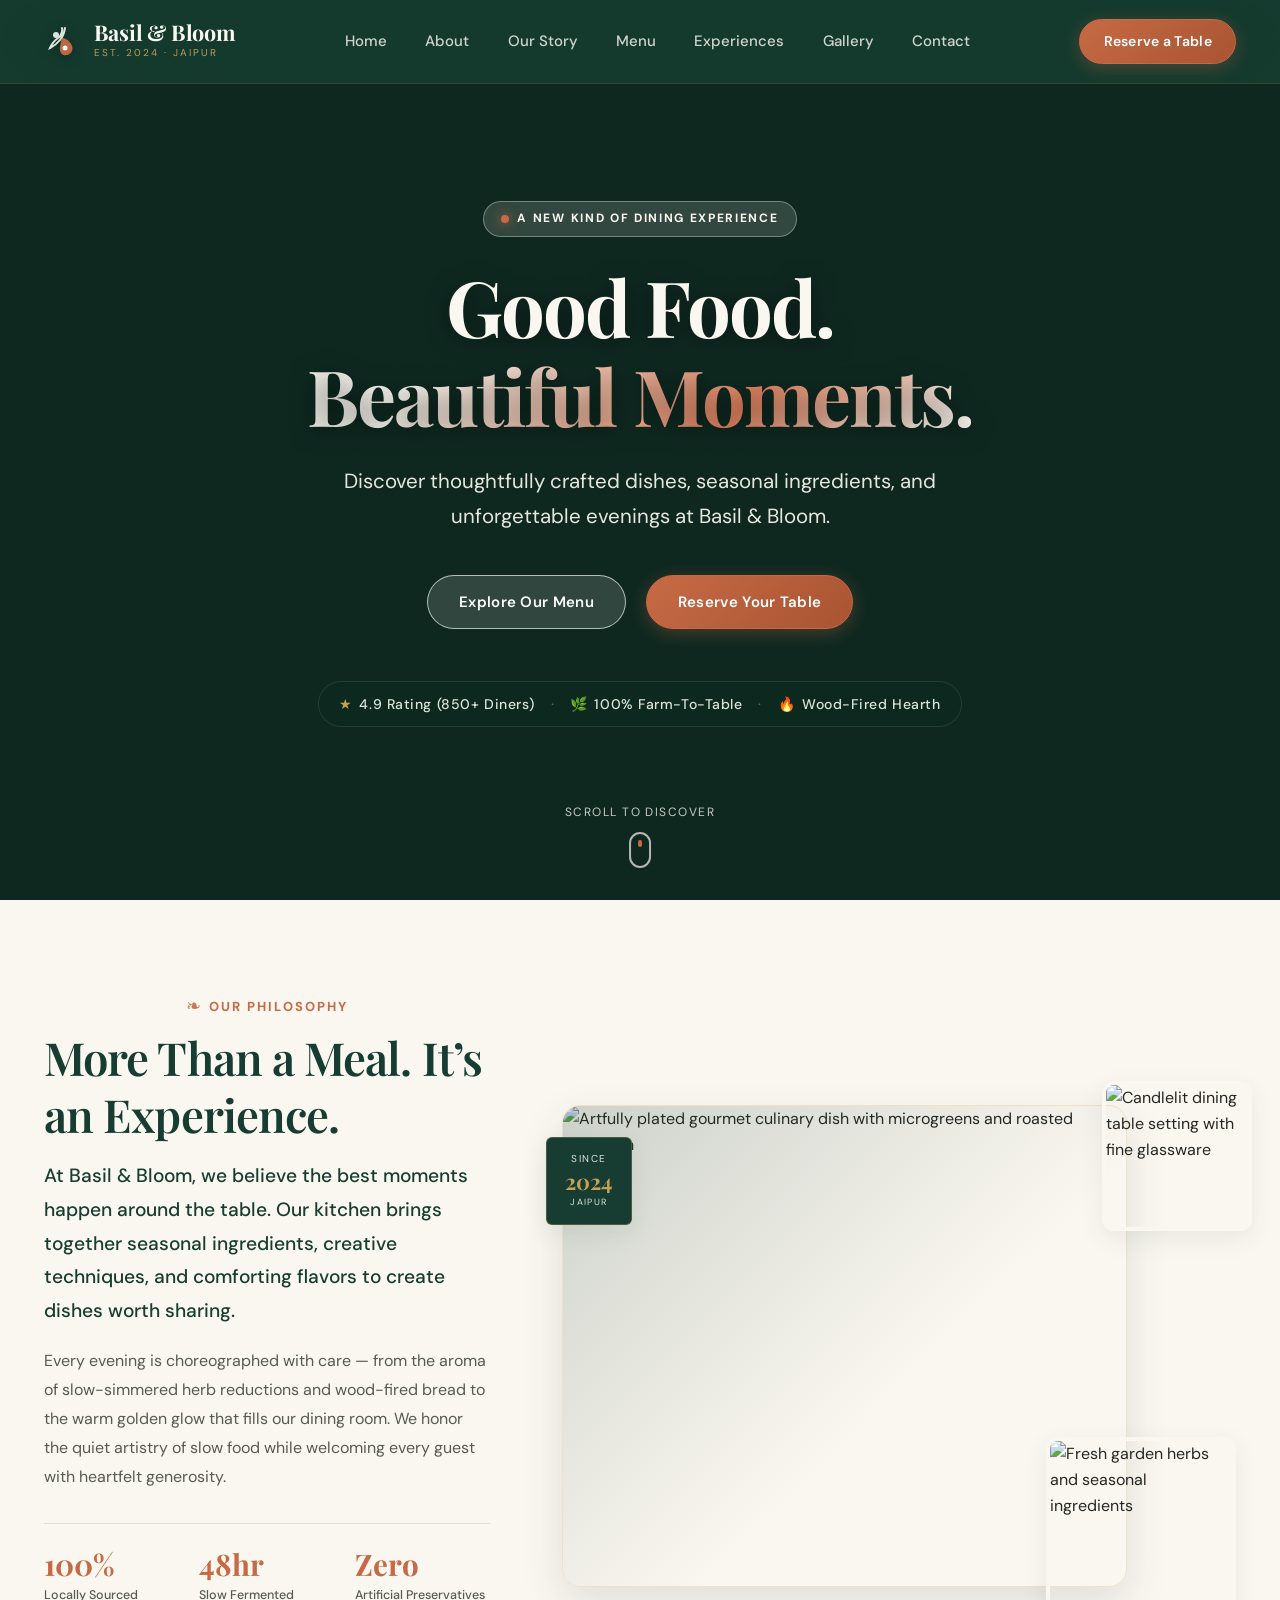
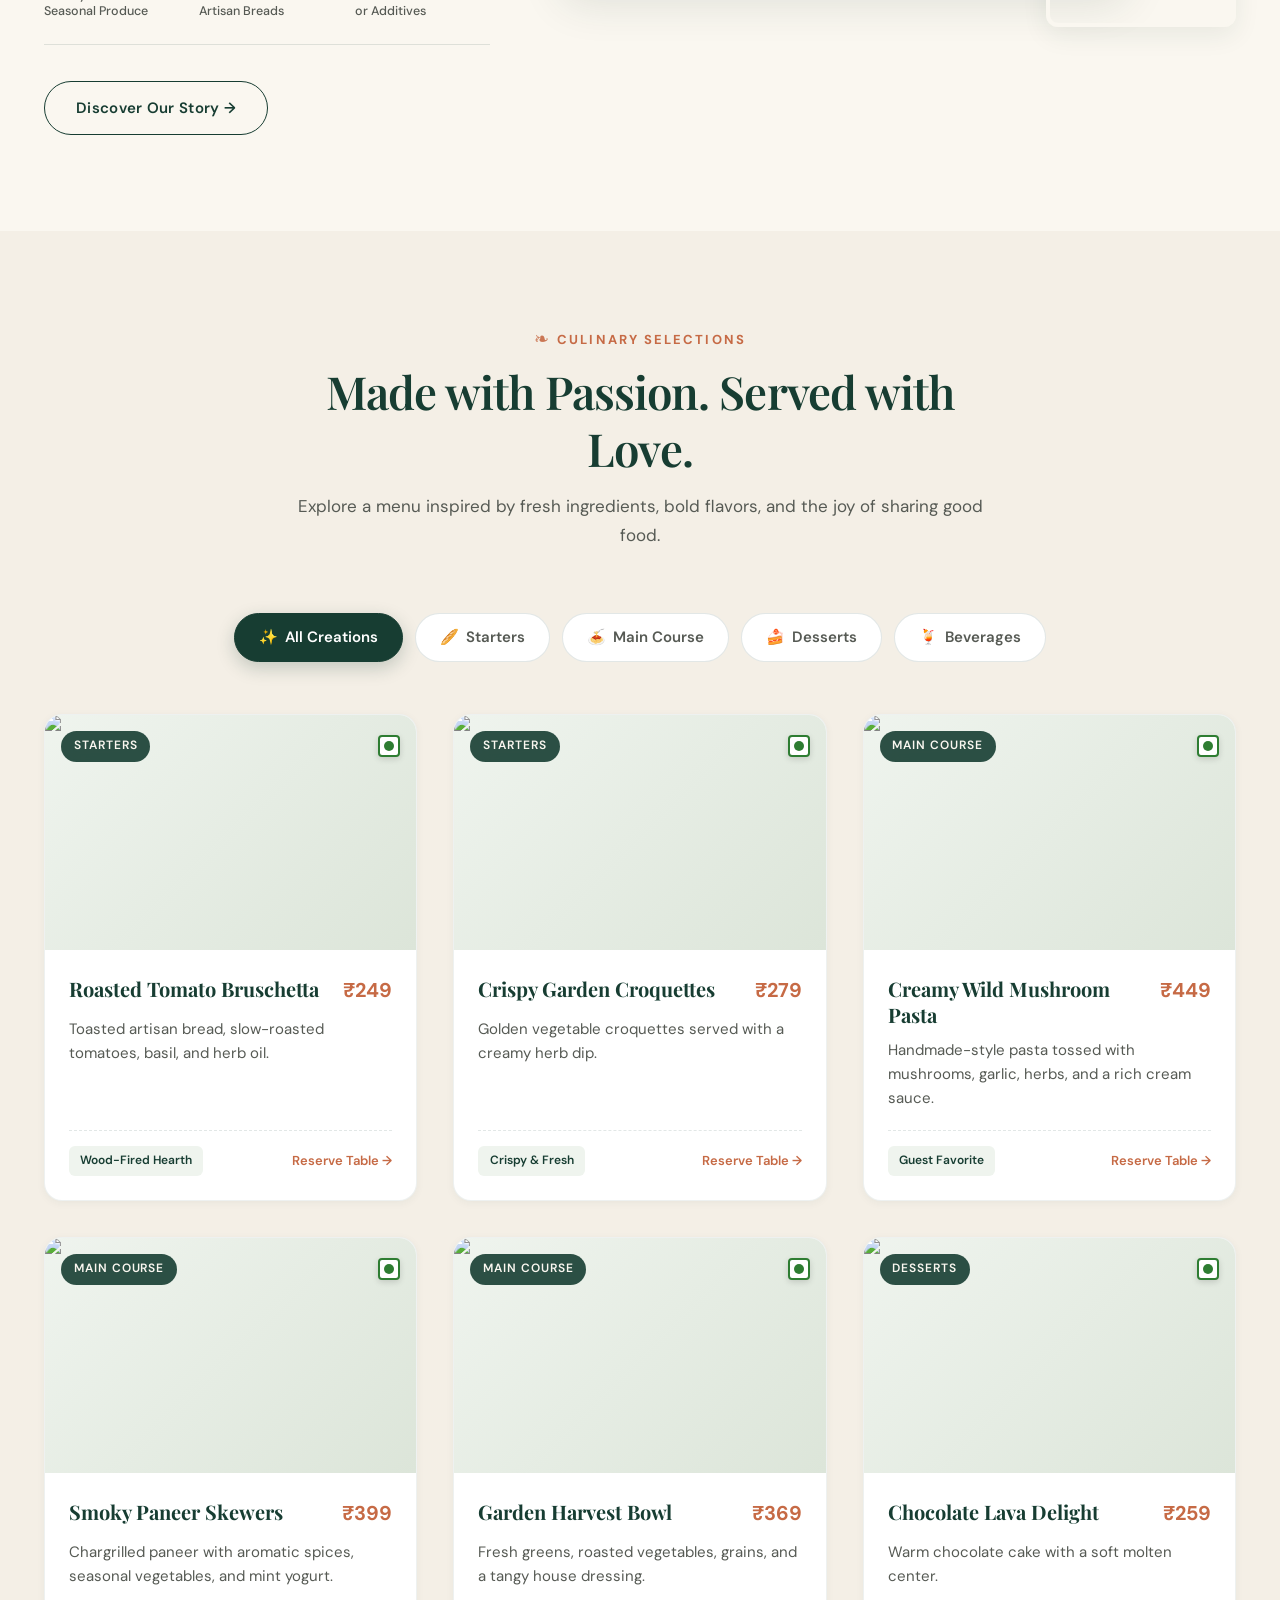
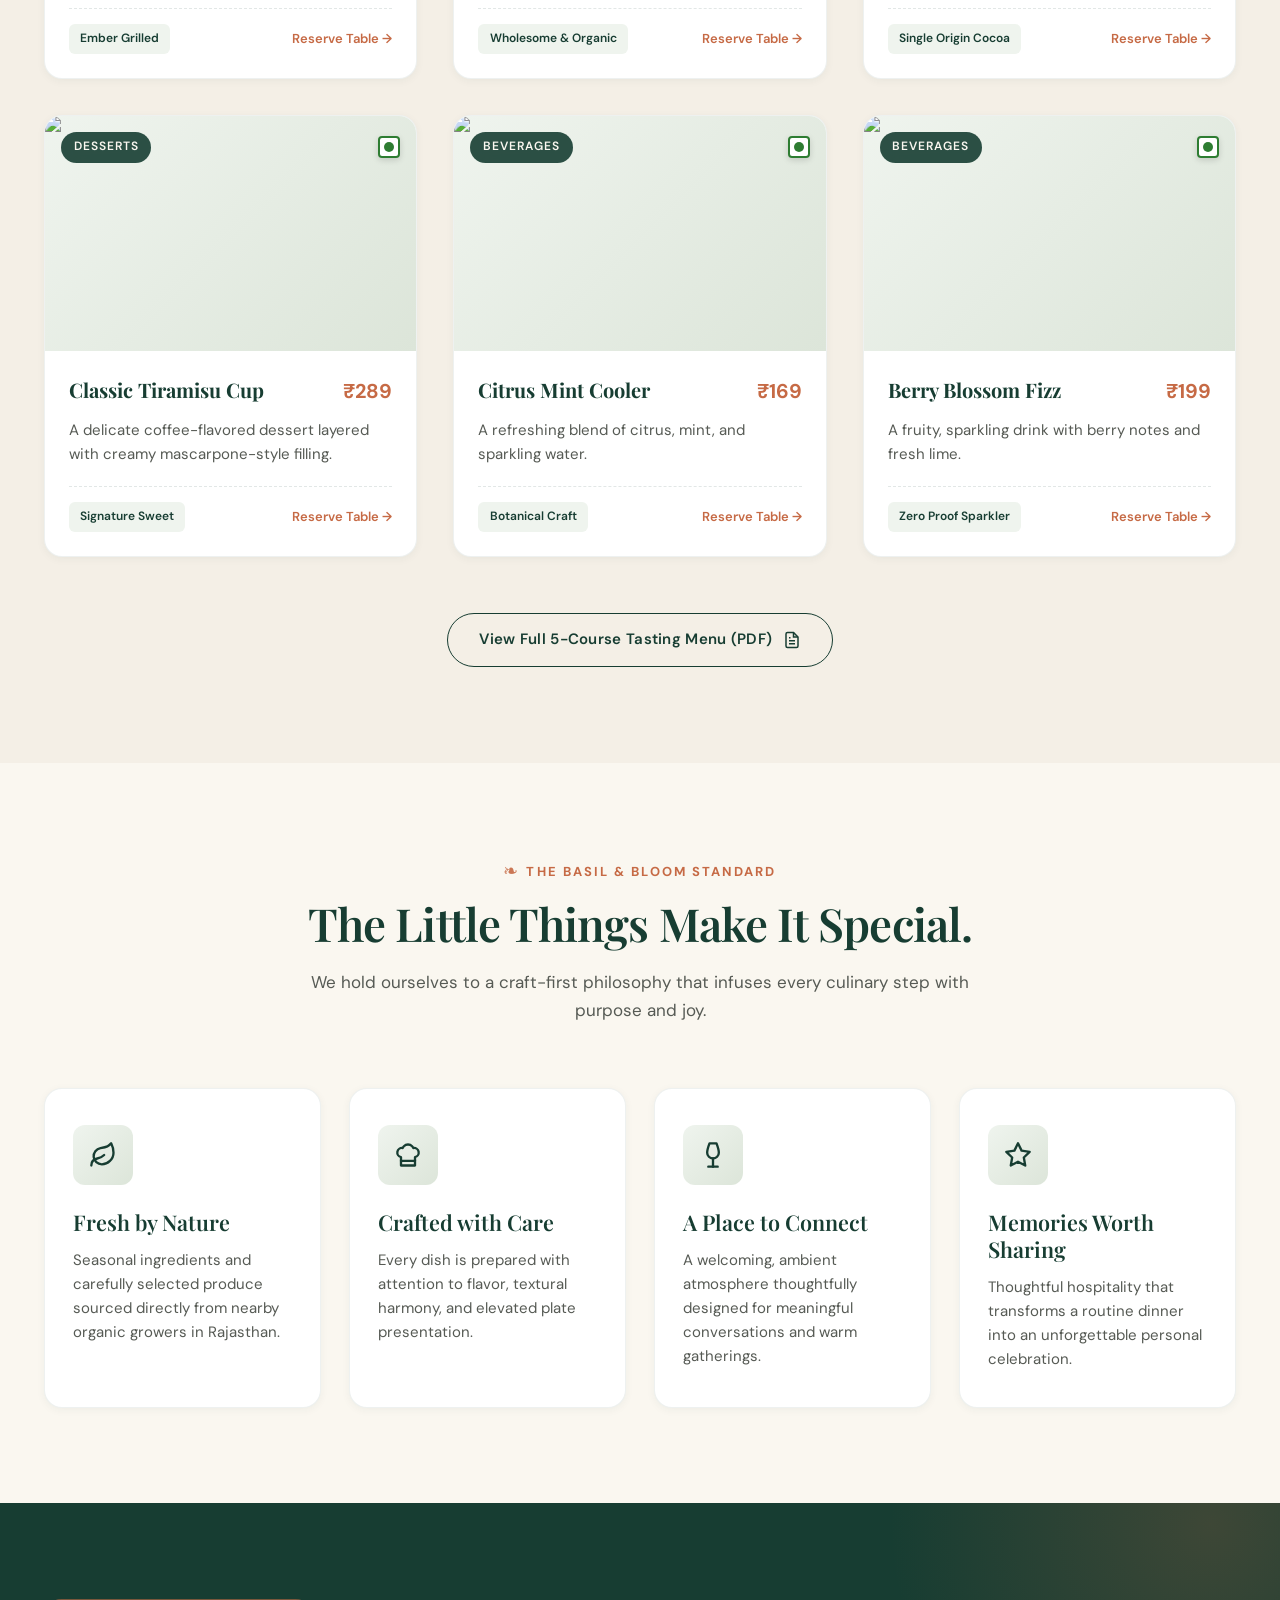
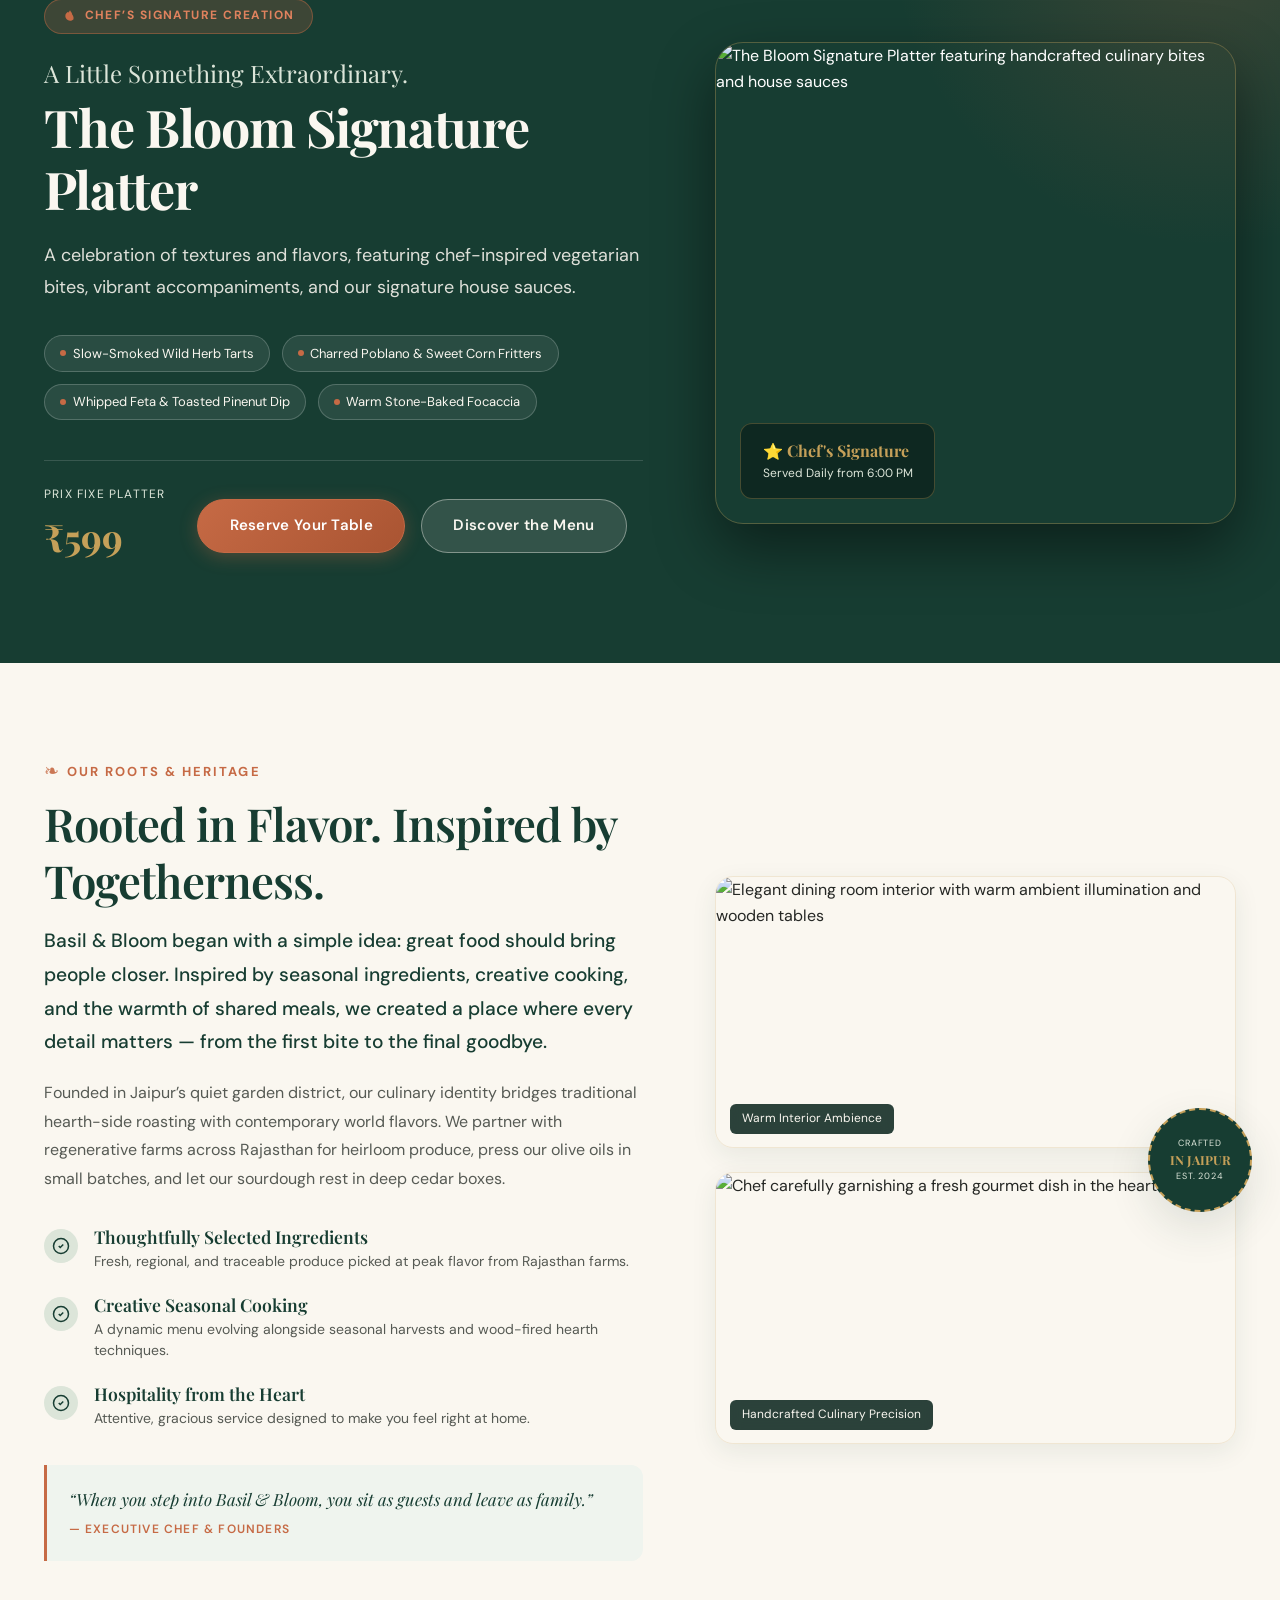
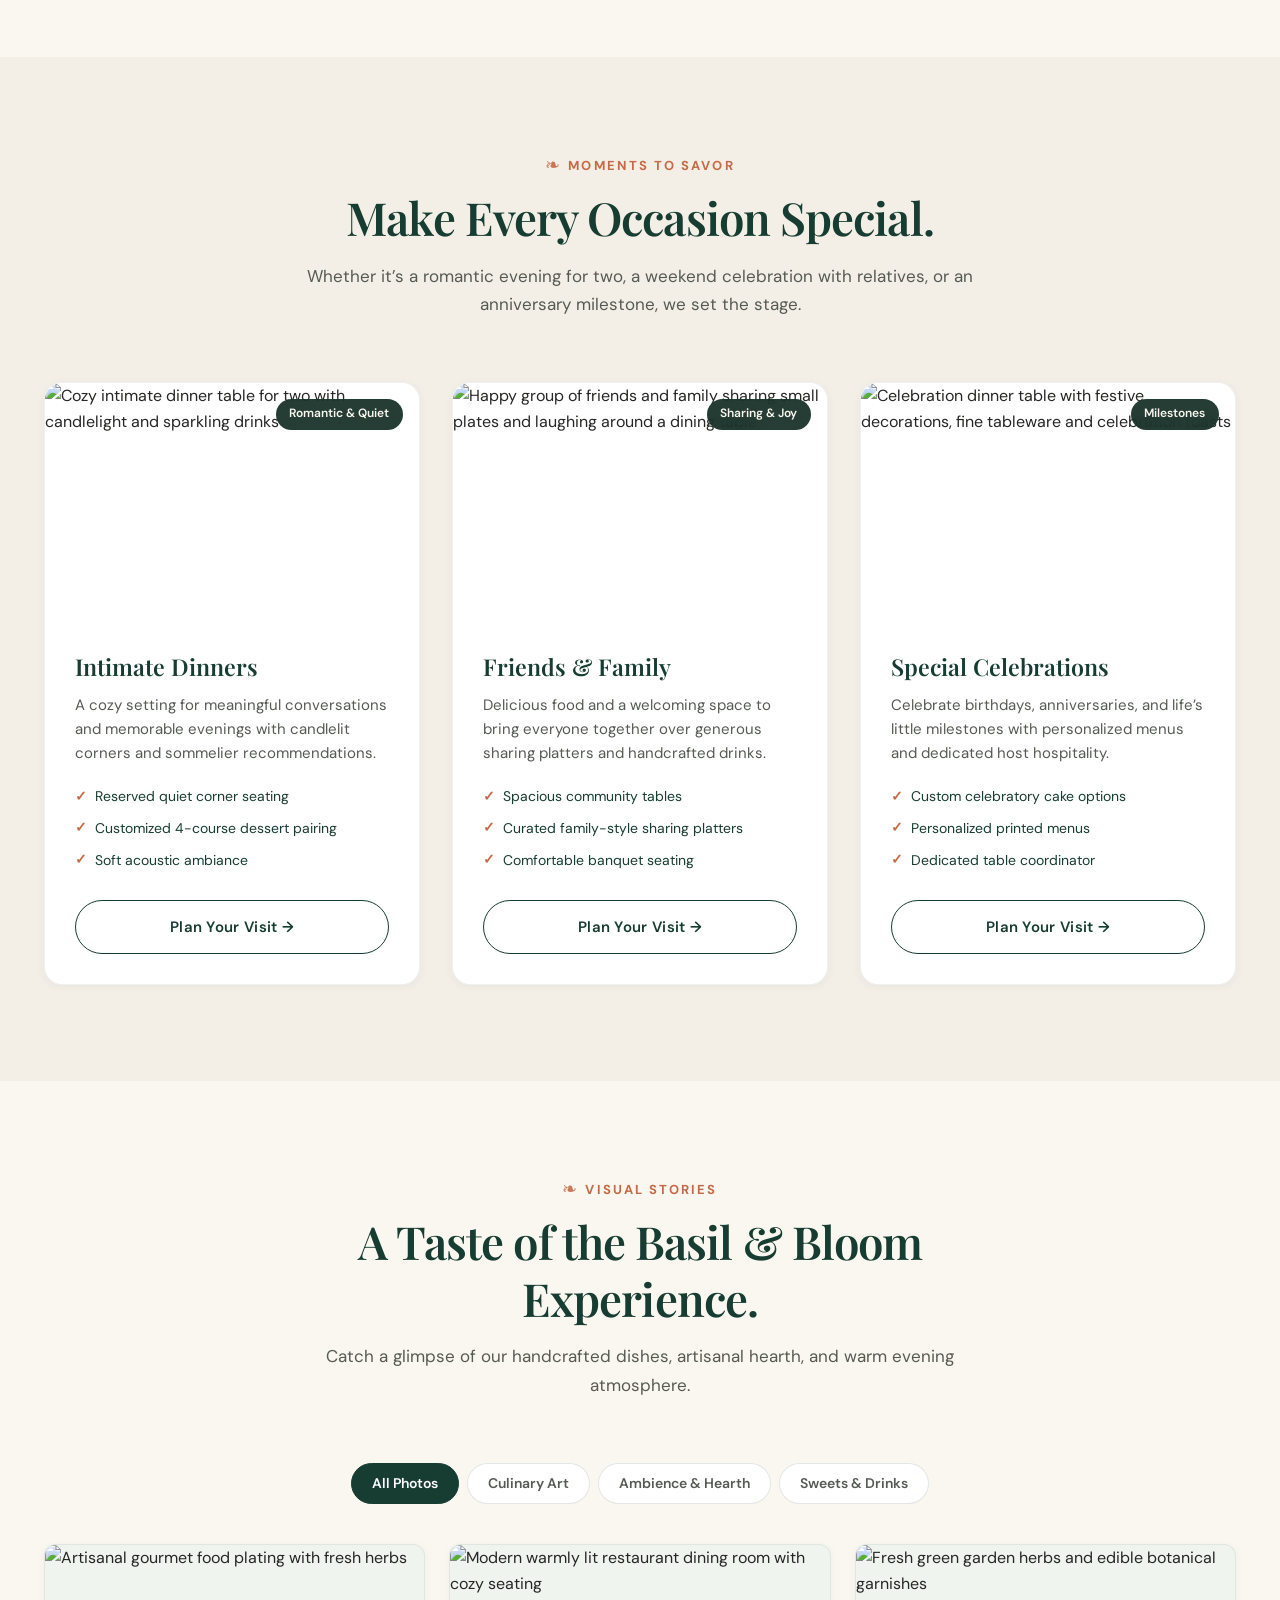
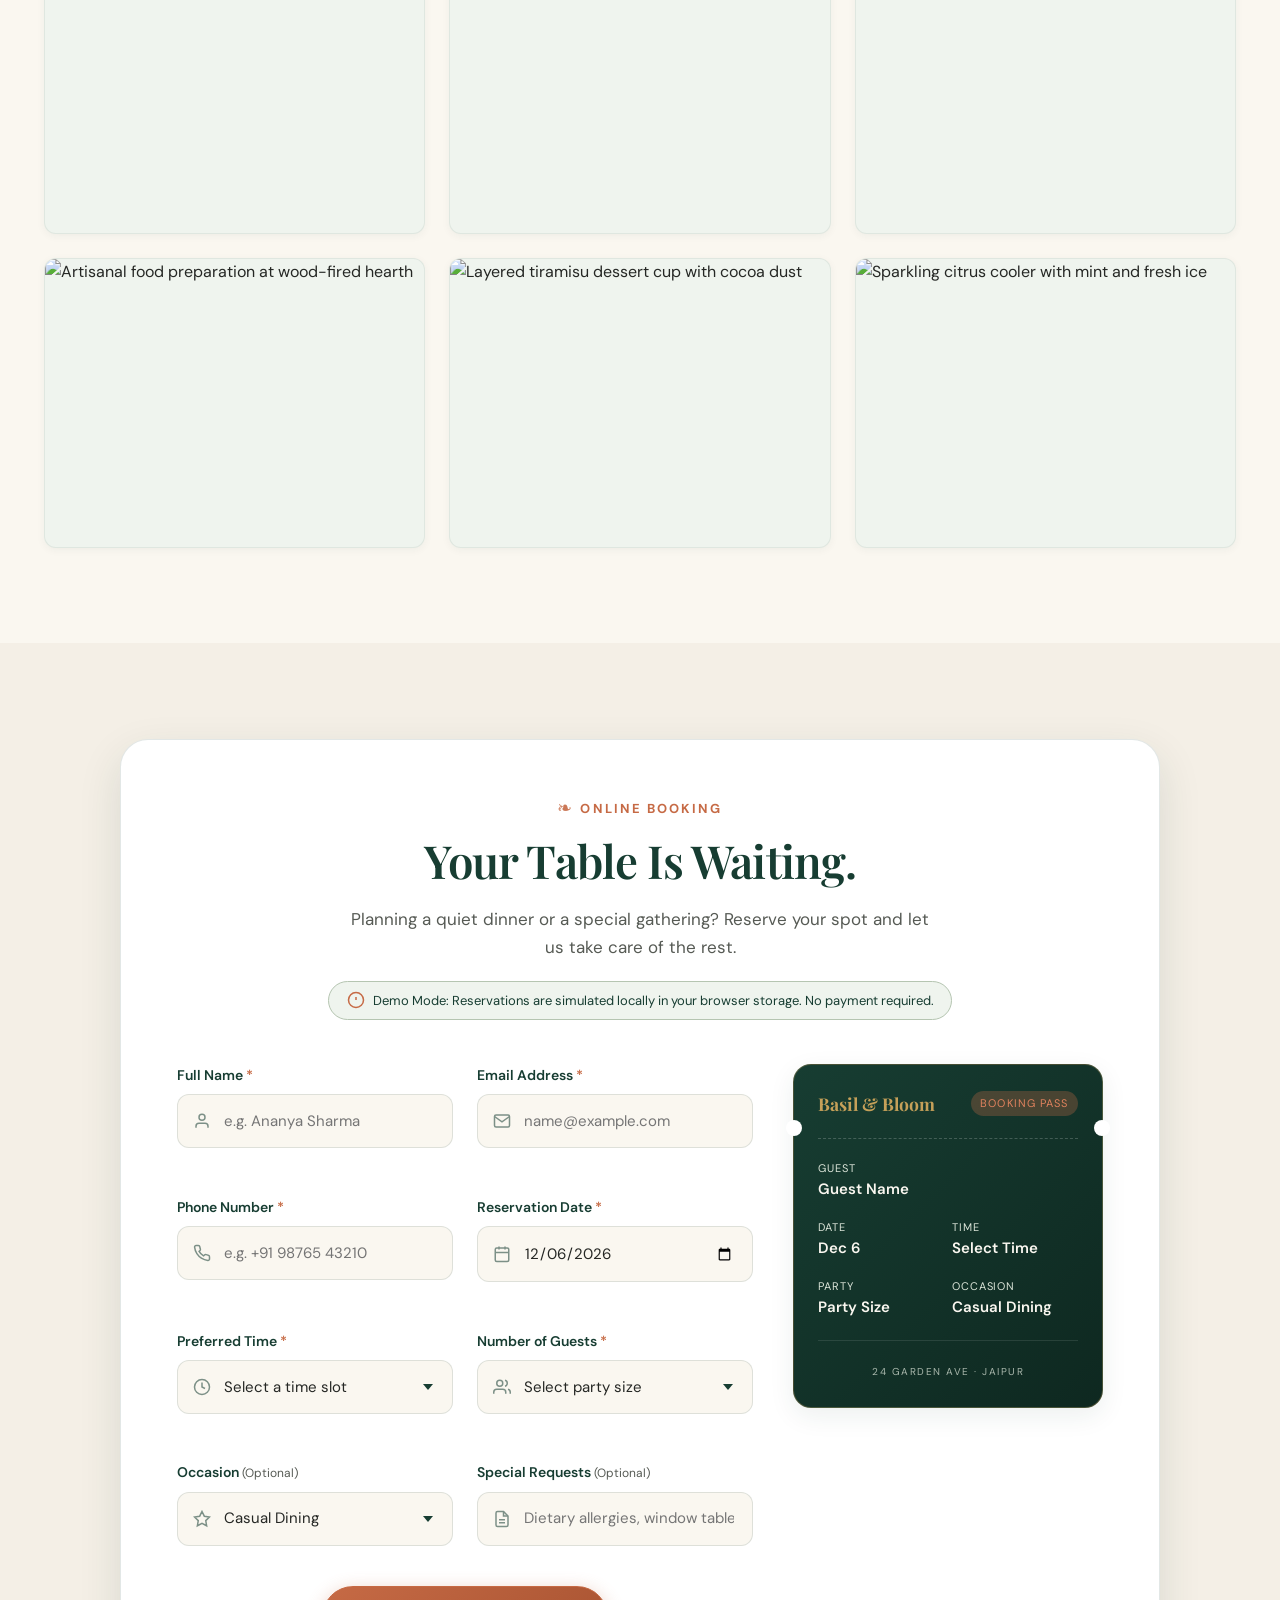
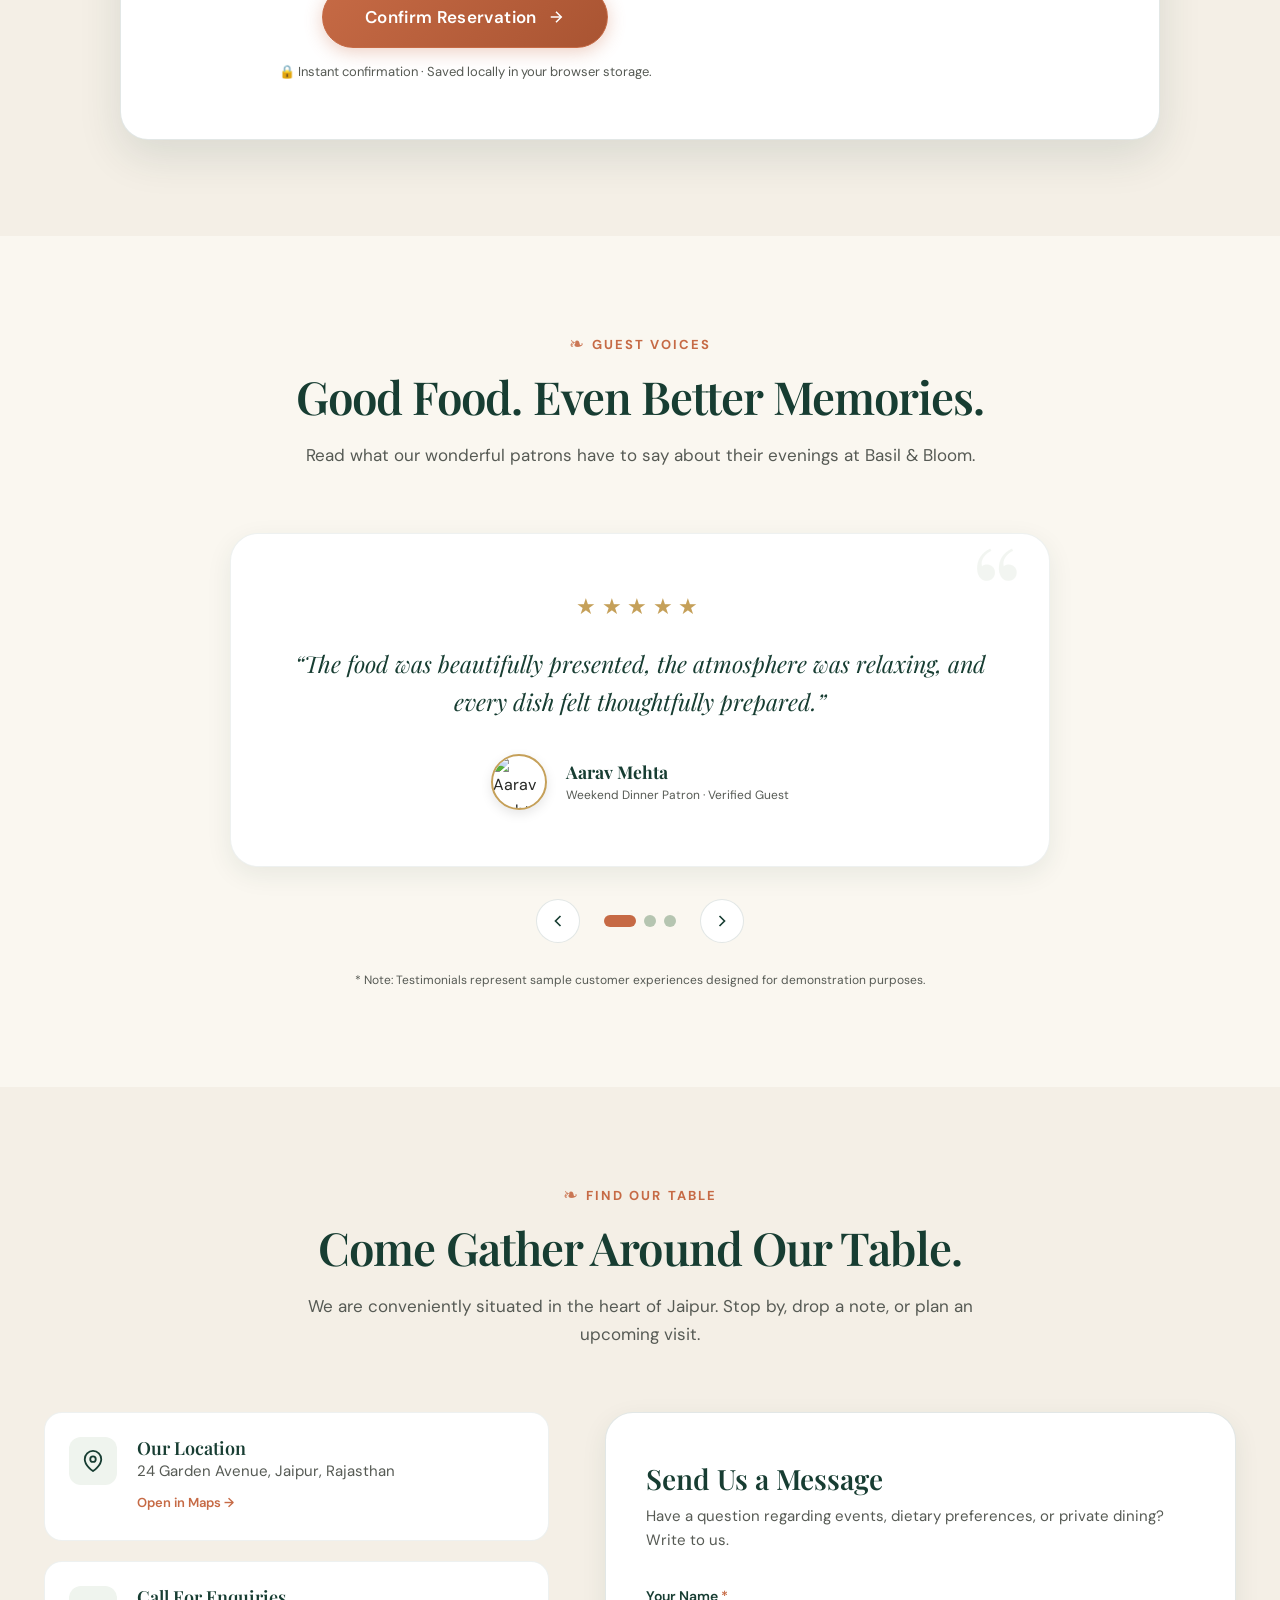
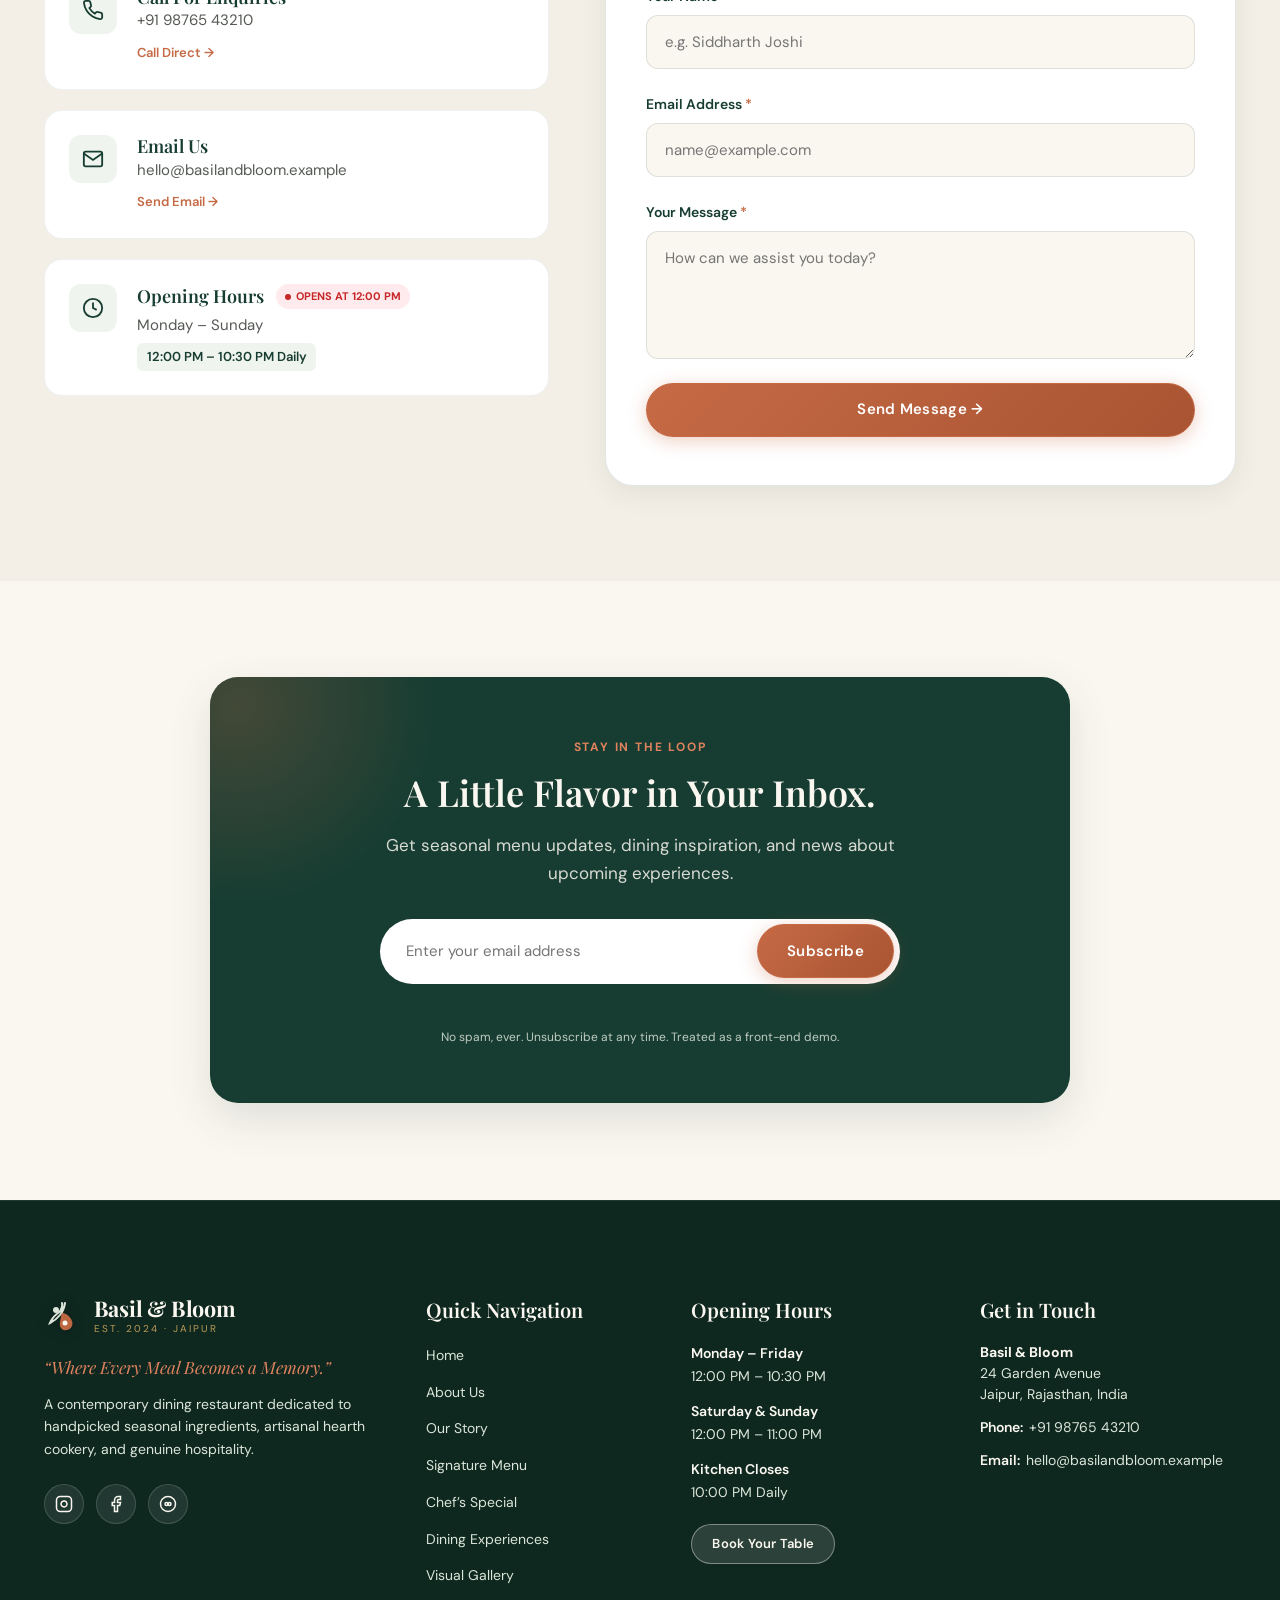
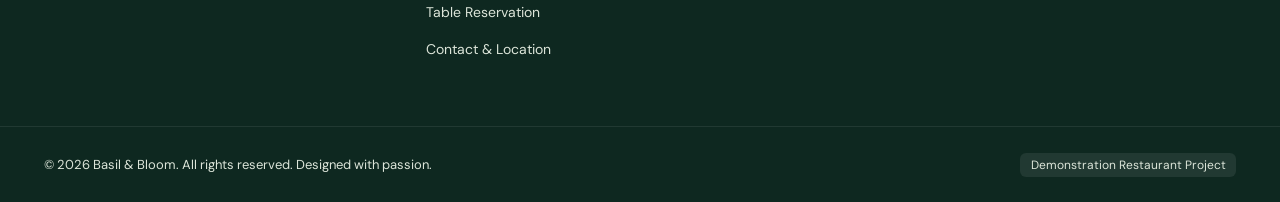
==== index.html @ c9038d5a "Launch Olive & Ember restaurant website" ====
<!DOCTYPE html>
<html lang="en">
<head>
  <meta charset="UTF-8">
  <meta name="viewport" content="width=device-width, initial-scale=1.0">
  <meta name="description" content="Basil & Bloom — Contemporary dining restaurant offering handcrafted seasonal dishes, artisanal wood-fired creations, warm hospitality, and unforgettable moments in Jaipur.">
  <meta name="keywords" content="Basil & Bloom, modern restaurant, contemporary dining, Jaipur restaurant, handcrafted dishes, table reservations">
  <meta name="theme-color" content="#173D32">

  <!-- Open Graph / Meta -->
  <meta property="og:title" content="Basil & Bloom — Modern Contemporary Dining">
  <meta property="og:description" content="Where Every Meal Becomes a Memory. Handcrafted seasonal dishes and unforgettable dining experiences.">
  <meta property="og:type" content="website">

  <title>Basil & Bloom — Modern Restaurant & Dining</title>

  <!-- Google Fonts: Playfair Display & DM Sans -->
  <link rel="preconnect" href="https://fonts.googleapis.com">
  <link rel="preconnect" href="https://fonts.gstatic.com" crossorigin>
  <link href="https://fonts.googleapis.com/css2?family=DM+Sans:ital,opsz,wght@0,9..40,300..800;1,9..40,300..800&family=Playfair+Display:ital,wght@0,400..900;1,400..900&display=swap" rel="stylesheet">

  <!-- Main Stylesheet -->
  <link rel="stylesheet" href="css/style.css">
</head>
<body>

  <!-- Accessible Skip Link -->
  <a href="#main-content" class="skip-link">Skip to main content</a>

  <!-- Top Scroll Reading Progress Bar -->
  <div class="scroll-progress-bar" id="scroll-progress-bar" aria-hidden="true"></div>

  <!-- ========================================================= -->
  <!-- A. NAVIGATION BAR -->
  <!-- ========================================================= -->
  <header class="site-header" id="header">
    <div class="header-container">
      <!-- Brand Logo / Wordmark -->
      <a href="#hero" class="brand-logo" aria-label="Basil and Bloom Home">
        <svg class="brand-icon" viewBox="0 0 36 36" fill="none" xmlns="http://www.w3.org/2000/svg" aria-hidden="true">
          <!-- Stylized Botanical Basil Sprig & Blooming Petal -->
          <path d="M18 4C18 4 19.5 10 14 14C8.5 18 6 24 6 24C6 24 12 21 16 16C20 11 21 4 21 4" stroke="currentColor" stroke-width="2" stroke-linecap="round"/>
          <path d="M18 14C21 14 26 16.5 28 22C29.5 26 27 30 23 31C18 32 15 28 16 23C16.8 19 18 14 18 14Z" fill="#C66A45" opacity="0.95"/>
          <circle cx="12" cy="11" r="3" fill="#DCE5D9"/>
          <circle cx="21" cy="24" r="2.5" fill="#FAF7F0"/>
        </svg>
        <span class="brand-text">
          <span class="brand-name">Basil &amp; Bloom</span>
          <span class="brand-sub">EST. 2024 · JAIPUR</span>
        </span>
      </a>

      <!-- Desktop Navigation Links -->
      <nav class="desktop-nav" aria-label="Primary Navigation">
        <ul class="nav-list">
          <li><a href="#hero" class="nav-link active">Home</a></li>
          <li><a href="#intro" class="nav-link">About</a></li>
          <li><a href="#story" class="nav-link">Our Story</a></li>
          <li><a href="#menu" class="nav-link">Menu</a></li>
          <li><a href="#experiences" class="nav-link">Experiences</a></li>
          <li><a href="#gallery" class="nav-link">Gallery</a></li>
          <li><a href="#contact" class="nav-link">Contact</a></li>
        </ul>
      </nav>

      <!-- Header Action -->
      <div class="header-actions">
        <a href="#reservation" class="btn btn-primary btn-nav">Reserve a Table</a>
        
        <!-- Mobile Menu Hamburger Button -->
        <button class="mobile-toggle" id="mobile-toggle" aria-label="Toggle navigation menu" aria-expanded="false" aria-controls="mobile-nav">
          <span class="hamburger-bar"></span>
          <span class="hamburger-bar"></span>
          <span class="hamburger-bar"></span>
        </button>
      </div>
    </div>

    <!-- Mobile Navigation Drawer -->
    <div class="mobile-drawer" id="mobile-nav" aria-hidden="true">
      <div class="mobile-drawer-content">
        <ul class="mobile-nav-list">
          <li><a href="#hero" class="mobile-nav-link">Home</a></li>
          <li><a href="#intro" class="mobile-nav-link">About Us</a></li>
          <li><a href="#story" class="mobile-nav-link">Our Story</a></li>
          <li><a href="#menu" class="mobile-nav-link">Menu</a></li>
          <li><a href="#experiences" class="mobile-nav-link">Experiences</a></li>
          <li><a href="#gallery" class="mobile-nav-link">Gallery</a></li>
          <li><a href="#contact" class="mobile-nav-link">Contact</a></li>
        </ul>
        <div class="mobile-drawer-footer">
          <a href="#reservation" class="btn btn-primary btn-block">Reserve a Table</a>
          <p class="drawer-contact-info">
            <svg class="icon-inline" viewBox="0 0 24 24" fill="none" stroke="currentColor" stroke-width="2"><path d="M22 16.92v3a2 2 0 0 1-2.18 2 19.79 19.79 0 0 1-8.63-3.07 19.5 19.5 0 0 1-6-6 19.79 19.79 0 0 1-3.07-8.67A2 2 0 0 1 4.11 2h3a2 2 0 0 1 2 1.72 12.84 12.84 0 0 0 .7 2.81 2 2 0 0 1-.45 2.11L8.09 9.91a16 16 0 0 0 6 6l1.27-1.27a2 2 0 0 1 2.11-.45 12.84 12.84 0 0 0 2.81.7A2 2 0 0 1 22 16.92z"></path></svg>
            +91 98765 43210
          </p>
        </div>
      </div>
    </div>
  </header>

  <!-- ========================================================= -->
  <!-- MAIN CONTENT CONTAINER -->
  <!-- ========================================================= -->
  <main id="main-content">

    <!-- ======================================================= -->
    <!-- B. HERO SECTION -->
    <!-- ======================================================= -->
    <section class="hero-section" id="hero">
      <div class="hero-overlay"></div>
      <div class="hero-background-image" role="img" aria-label="Warm ambient dining room at Basil and Bloom with candlelit tables"></div>
      
      <!-- Ambient Animated Hearth Embers -->
      <div class="hero-embers-container" aria-hidden="true">
        <span class="ember ember-1"></span>
        <span class="ember ember-2"></span>
        <span class="ember ember-3"></span>
        <span class="ember ember-4"></span>
        <span class="ember ember-5"></span>
        <span class="ember ember-6"></span>
        <span class="ember ember-7"></span>
        <span class="ember ember-8"></span>
      </div>

      <div class="container hero-container">
        <div class="hero-content">
          <div class="badge-pill hero-badge">
            <span class="badge-dot"></span>
            A NEW KIND OF DINING EXPERIENCE
          </div>

          <h1 class="hero-title">
            Good Food. <span class="hero-title-accent">Beautiful Moments.</span>
          </h1>

          <p class="hero-lead">
            Discover thoughtfully crafted dishes, seasonal ingredients, and unforgettable evenings at Basil &amp; Bloom.
          </p>

          <div class="hero-actions">
            <a href="#menu" class="btn btn-secondary">Explore Our Menu</a>
            <a href="#reservation" class="btn btn-primary btn-hero-primary">Reserve Your Table</a>
          </div>

          <!-- Trust & Accolades Bar -->
          <div class="hero-trust-bar">
            <div class="trust-item">
              <span class="trust-star">★</span>
              <span>4.9 Rating (850+ Diners)</span>
            </div>
            <span class="trust-separator">·</span>
            <div class="trust-item">
              <span class="trust-icon-leaf">🌿</span>
              <span>100% Farm-To-Table</span>
            </div>
            <span class="trust-separator">·</span>
            <div class="trust-item">
              <span class="trust-icon-fire">🔥</span>
              <span>Wood-Fired Hearth</span>
            </div>
          </div>
        </div>
      </div>

      <!-- Animated Scroll Down Indicator -->
      <a href="#intro" class="hero-scroll-indicator" aria-label="Scroll down to introduction section">
        <span class="scroll-text">Scroll to discover</span>
        <span class="scroll-mouse-wheel">
          <span class="wheel-dot"></span>
        </span>
      </a>
    </section>

    <!-- ======================================================= -->
    <!-- C. INTRODUCTION SECTION -->
    <!-- ======================================================= -->
    <section class="intro-section reveal-on-scroll" id="intro">
      <div class="container">
        <div class="intro-grid">
          
          <!-- Editorial Text Content -->
          <div class="intro-content">
            <div class="eyebrow-wrapper">
              <span class="botanical-leaf-icon">❧</span>
              <span class="section-eyebrow">Our Philosophy</span>
            </div>
            <h2 class="section-title">More Than a Meal. It’s an Experience.</h2>
            <p class="intro-lead">
              At Basil &amp; Bloom, we believe the best moments happen around the table. Our kitchen brings together seasonal ingredients, creative techniques, and comforting flavors to create dishes worth sharing.
            </p>
            <p class="intro-text">
              Every evening is choreographed with care — from the aroma of slow-simmered herb reductions and wood-fired bread to the warm golden glow that fills our dining room. We honor the quiet artistry of slow food while welcoming every guest with heartfelt generosity.
            </p>

            <div class="intro-features-row">
              <div class="intro-feature-item">
                <span class="intro-feature-number">100%</span>
                <span class="intro-feature-label">Locally Sourced Seasonal Produce</span>
              </div>
              <div class="intro-feature-item">
                <span class="intro-feature-number">48hr</span>
                <span class="intro-feature-label">Slow Fermented Artisan Breads</span>
              </div>
              <div class="intro-feature-item">
                <span class="intro-feature-number">Zero</span>
                <span class="intro-feature-label">Artificial Preservatives or Additives</span>
              </div>
            </div>

            <div class="intro-action">
              <a href="#story" class="btn btn-outline">Discover Our Story &rarr;</a>
            </div>
          </div>

          <!-- Editorial Image Collage -->
          <div class="intro-visual">
            <div class="intro-collage">
              <figure class="collage-main">
                <img 
                  src="https://images.unsplash.com/photo-1504674900247-0877df9cc836?auto=format&fit=crop&w=800&q=80" 
                  alt="Artfully plated gourmet culinary dish with microgreens and roasted reduction" 
                  loading="lazy" 
                  width="800" 
                  height="600"
                >
                <div class="collage-glow-overlay"></div>
                <figcaption class="visually-hidden">Signature culinary creation</figcaption>
              </figure>
              <figure class="collage-accent collage-accent-1">
                <img 
                  src="https://images.unsplash.com/photo-1559339352-11d035aa65de?auto=format&fit=crop&w=400&q=80" 
                  alt="Fresh garden herbs and seasonal ingredients" 
                  loading="lazy" 
                  width="400" 
                  height="400"
                >
                <figcaption class="visually-hidden">Farm-fresh herbs</figcaption>
              </figure>
              <figure class="collage-accent collage-accent-2">
                <img 
                  src="https://images.unsplash.com/photo-1510812431401-41d2bd2722f3?auto=format&fit=crop&w=400&q=80" 
                  alt="Candlelit dining table setting with fine glassware" 
                  loading="lazy" 
                  width="400" 
                  height="400"
                >
                <figcaption class="visually-hidden">Atmospheric dining room</figcaption>
              </figure>
              <div class="collage-badge">
                <span class="badge-year">SINCE</span>
                <span class="badge-val">2024</span>
                <span class="badge-city">JAIPUR</span>
              </div>
            </div>
          </div>

        </div>
      </div>
    </section>

    <!-- ======================================================= -->
    <!-- D. OUR SIGNATURE MENU -->
    <!-- ======================================================= -->
    <section class="menu-section reveal-on-scroll" id="menu">
      <div class="container">
        
        <!-- Section Header -->
        <div class="section-header text-center">
          <div class="eyebrow-wrapper">
            <span class="botanical-leaf-icon">❧</span>
            <span class="section-eyebrow">Culinary Selections</span>
          </div>
          <h2 class="section-title">Made with Passion. Served with Love.</h2>
          <p class="section-description">
            Explore a menu inspired by fresh ingredients, bold flavors, and the joy of sharing good food.
          </p>
        </div>

        <!-- Menu Category Filter Buttons with Icons -->
        <div class="menu-filter-container" role="tablist" aria-label="Menu categories">
          <button class="filter-btn active" data-filter="all" role="tab" aria-selected="true">
            <span class="filter-icon">✨</span> All Creations
          </button>
          <button class="filter-btn" data-filter="starters" role="tab" aria-selected="false">
            <span class="filter-icon">🥖</span> Starters
          </button>
          <button class="filter-btn" data-filter="main-course" role="tab" aria-selected="false">
            <span class="filter-icon">🍝</span> Main Course
          </button>
          <button class="filter-btn" data-filter="desserts" role="tab" aria-selected="false">
            <span class="filter-icon">🍰</span> Desserts
          </button>
          <button class="filter-btn" data-filter="beverages" role="tab" aria-selected="false">
            <span class="filter-icon">🍹</span> Beverages
          </button>
        </div>

        <!-- Menu Cards Grid -->
        <div class="menu-grid" id="menu-grid">

          <!-- 1. Roasted Tomato Bruschetta -->
          <article class="menu-card" data-category="starters" data-dish-name="Roasted Tomato Bruschetta">
            <div class="menu-card-image-wrap">
              <img 
                src="https://images.unsplash.com/photo-1572695157366-5e585ab2b69f?auto=format&fit=crop&w=600&q=80" 
                alt="Toasted artisan bruschetta with roasted tomatoes, fresh basil and herb oil" 
                loading="lazy"
                class="menu-card-img"
              >
              <div class="card-badge-row">
                <span class="menu-card-tag">Starters</span>
                <span class="veg-badge" title="Pure Handcrafted Vegetarian">
                  <span class="veg-dot"></span>
                </span>
              </div>
            </div>
            <div class="menu-card-body">
              <div class="menu-card-header">
                <h3 class="menu-card-title">Roasted Tomato Bruschetta</h3>
                <span class="menu-card-price">₹249</span>
              </div>
              <p class="menu-card-desc">Toasted artisan bread, slow-roasted tomatoes, basil, and herb oil.</p>
              <div class="menu-card-footer">
                <span class="menu-card-badge">Wood-Fired Hearth</span>
                <button type="button" class="btn-dish-reserve" data-dish="Roasted Tomato Bruschetta" title="Select this dish for your booking">
                  Reserve Table &rarr;
                </button>
              </div>
            </div>
          </article>

          <!-- 2. Crispy Garden Croquettes -->
          <article class="menu-card" data-category="starters" data-dish-name="Crispy Garden Croquettes">
            <div class="menu-card-image-wrap">
              <img 
                src="https://images.unsplash.com/photo-1541529086526-db283c563270?auto=format&fit=crop&w=600&q=80" 
                alt="Golden crispy garden vegetable croquettes with creamy herb dipping sauce" 
                loading="lazy"
                class="menu-card-img"
              >
              <div class="card-badge-row">
                <span class="menu-card-tag">Starters</span>
                <span class="veg-badge" title="Pure Handcrafted Vegetarian">
                  <span class="veg-dot"></span>
                </span>
              </div>
            </div>
            <div class="menu-card-body">
              <div class="menu-card-header">
                <h3 class="menu-card-title">Crispy Garden Croquettes</h3>
                <span class="menu-card-price">₹279</span>
              </div>
              <p class="menu-card-desc">Golden vegetable croquettes served with a creamy herb dip.</p>
              <div class="menu-card-footer">
                <span class="menu-card-badge">Crispy &amp; Fresh</span>
                <button type="button" class="btn-dish-reserve" data-dish="Crispy Garden Croquettes" title="Select this dish for your booking">
                  Reserve Table &rarr;
                </button>
              </div>
            </div>
          </article>

          <!-- 3. Creamy Wild Mushroom Pasta -->
          <article class="menu-card" data-category="main-course" data-dish-name="Creamy Wild Mushroom Pasta">
            <div class="menu-card-image-wrap">
              <img 
                src="https://images.unsplash.com/photo-1608897013039-887f21d8c804?auto=format&fit=crop&w=600&q=80" 
                alt="Handmade-style tagliatelle tossed with wild mushrooms, garlic, herbs and cream sauce" 
                loading="lazy"
                class="menu-card-img"
              >
              <div class="card-badge-row">
                <span class="menu-card-tag">Main Course</span>
                <span class="veg-badge" title="Pure Handcrafted Vegetarian">
                  <span class="veg-dot"></span>
                </span>
              </div>
            </div>
            <div class="menu-card-body">
              <div class="menu-card-header">
                <h3 class="menu-card-title">Creamy Wild Mushroom Pasta</h3>
                <span class="menu-card-price">₹449</span>
              </div>
              <p class="menu-card-desc">Handmade-style pasta tossed with mushrooms, garlic, herbs, and a rich cream sauce.</p>
              <div class="menu-card-footer">
                <span class="menu-card-badge">Guest Favorite</span>
                <button type="button" class="btn-dish-reserve" data-dish="Creamy Wild Mushroom Pasta" title="Select this dish for your booking">
                  Reserve Table &rarr;
                </button>
              </div>
            </div>
          </article>

          <!-- 4. Smoky Paneer Skewers -->
          <article class="menu-card" data-category="main-course" data-dish-name="Smoky Paneer Skewers">
            <div class="menu-card-image-wrap">
              <img 
                src="https://images.unsplash.com/photo-1567188040759-fb8a883dc6d8?auto=format&fit=crop&w=600&q=80" 
                alt="Chargrilled artisanal paneer skewers with aromatic spices and roasted bell peppers" 
                loading="lazy"
                class="menu-card-img"
              >
              <div class="card-badge-row">
                <span class="menu-card-tag">Main Course</span>
                <span class="veg-badge" title="Pure Handcrafted Vegetarian">
                  <span class="veg-dot"></span>
                </span>
              </div>
            </div>
            <div class="menu-card-body">
              <div class="menu-card-header">
                <h3 class="menu-card-title">Smoky Paneer Skewers</h3>
                <span class="menu-card-price">₹399</span>
              </div>
              <p class="menu-card-desc">Chargrilled paneer with aromatic spices, seasonal vegetables, and mint yogurt.</p>
              <div class="menu-card-footer">
                <span class="menu-card-badge">Ember Grilled</span>
                <button type="button" class="btn-dish-reserve" data-dish="Smoky Paneer Skewers" title="Select this dish for your booking">
                  Reserve Table &rarr;
                </button>
              </div>
            </div>
          </article>

          <!-- 5. Garden Harvest Bowl -->
          <article class="menu-card" data-category="main-course" data-dish-name="Garden Harvest Bowl">
            <div class="menu-card-image-wrap">
              <img 
                src="https://images.unsplash.com/photo-1540420773420-3366772f4999?auto=format&fit=crop&w=600&q=80" 
                alt="Colorful garden harvest bowl with fresh greens, ancient grains and roasted roots" 
                loading="lazy"
                class="menu-card-img"
              >
              <div class="card-badge-row">
                <span class="menu-card-tag">Main Course</span>
                <span class="veg-badge" title="Pure Handcrafted Vegetarian">
                  <span class="veg-dot"></span>
                </span>
              </div>
            </div>
            <div class="menu-card-body">
              <div class="menu-card-header">
                <h3 class="menu-card-title">Garden Harvest Bowl</h3>
                <span class="menu-card-price">₹369</span>
              </div>
              <p class="menu-card-desc">Fresh greens, roasted vegetables, grains, and a tangy house dressing.</p>
              <div class="menu-card-footer">
                <span class="menu-card-badge">Wholesome &amp; Organic</span>
                <button type="button" class="btn-dish-reserve" data-dish="Garden Harvest Bowl" title="Select this dish for your booking">
                  Reserve Table &rarr;
                </button>
              </div>
            </div>
          </article>

          <!-- 6. Chocolate Lava Delight -->
          <article class="menu-card" data-category="desserts" data-dish-name="Chocolate Lava Delight">
            <div class="menu-card-image-wrap">
              <img 
                src="https://images.unsplash.com/photo-1606313564200-e75d5e30476c?auto=format&fit=crop&w=600&q=80" 
                alt="Warm decadent chocolate lava cake with flowing molten center and cocoa dusting" 
                loading="lazy"
                class="menu-card-img"
              >
              <div class="card-badge-row">
                <span class="menu-card-tag">Desserts</span>
                <span class="veg-badge" title="Pure Handcrafted Vegetarian">
                  <span class="veg-dot"></span>
                </span>
              </div>
            </div>
            <div class="menu-card-body">
              <div class="menu-card-header">
                <h3 class="menu-card-title">Chocolate Lava Delight</h3>
                <span class="menu-card-price">₹259</span>
              </div>
              <p class="menu-card-desc">Warm chocolate cake with a soft molten center.</p>
              <div class="menu-card-footer">
                <span class="menu-card-badge">Single Origin Cocoa</span>
                <button type="button" class="btn-dish-reserve" data-dish="Chocolate Lava Delight" title="Select this dish for your booking">
                  Reserve Table &rarr;
                </button>
              </div>
            </div>
          </article>

          <!-- 7. Classic Tiramisu Cup -->
          <article class="menu-card" data-category="desserts" data-dish-name="Classic Tiramisu Cup">
            <div class="menu-card-image-wrap">
              <img 
                src="https://images.unsplash.com/photo-1571877227200-a0d98ea607e9?auto=format&fit=crop&w=600&q=80" 
                alt="Artisanal layered tiramisu cup with espresso-soaked sponge and mascarpone cream" 
                loading="lazy"
                class="menu-card-img"
              >
              <div class="card-badge-row">
                <span class="menu-card-tag">Desserts</span>
                <span class="veg-badge" title="Pure Handcrafted Vegetarian">
                  <span class="veg-dot"></span>
                </span>
              </div>
            </div>
            <div class="menu-card-body">
              <div class="menu-card-header">
                <h3 class="menu-card-title">Classic Tiramisu Cup</h3>
                <span class="menu-card-price">₹289</span>
              </div>
              <p class="menu-card-desc">A delicate coffee-flavored dessert layered with creamy mascarpone-style filling.</p>
              <div class="menu-card-footer">
                <span class="menu-card-badge">Signature Sweet</span>
                <button type="button" class="btn-dish-reserve" data-dish="Classic Tiramisu Cup" title="Select this dish for your booking">
                  Reserve Table &rarr;
                </button>
              </div>
            </div>
          </article>

          <!-- 8. Citrus Mint Cooler -->
          <article class="menu-card" data-category="beverages" data-dish-name="Citrus Mint Cooler">
            <div class="menu-card-image-wrap">
              <img 
                src="https://images.unsplash.com/photo-1513558161293-cdaf765ed2fd?auto=format&fit=crop&w=600&q=80" 
                alt="Iced citrus mint cooler with sliced limes and sparkling bubbles" 
                loading="lazy"
                class="menu-card-img"
              >
              <div class="card-badge-row">
                <span class="menu-card-tag">Beverages</span>
                <span class="veg-badge" title="Pure Handcrafted Vegetarian">
                  <span class="veg-dot"></span>
                </span>
              </div>
            </div>
            <div class="menu-card-body">
              <div class="menu-card-header">
                <h3 class="menu-card-title">Citrus Mint Cooler</h3>
                <span class="menu-card-price">₹169</span>
              </div>
              <p class="menu-card-desc">A refreshing blend of citrus, mint, and sparkling water.</p>
              <div class="menu-card-footer">
                <span class="menu-card-badge">Botanical Craft</span>
                <button type="button" class="btn-dish-reserve" data-dish="Citrus Mint Cooler" title="Select this dish for your booking">
                  Reserve Table &rarr;
                </button>
              </div>
            </div>
          </article>

          <!-- 9. Berry Blossom Fizz -->
          <article class="menu-card" data-category="beverages" data-dish-name="Berry Blossom Fizz">
            <div class="menu-card-image-wrap">
              <img 
                src="https://images.unsplash.com/photo-1556881286-fc6915169721?auto=format&fit=crop&w=600&q=80" 
                alt="Fruity berry blossom fizz with wild berries, crushed ice and fresh lime" 
                loading="lazy"
                class="menu-card-img"
              >
              <div class="card-badge-row">
                <span class="menu-card-tag">Beverages</span>
                <span class="veg-badge" title="Pure Handcrafted Vegetarian">
                  <span class="veg-dot"></span>
                </span>
              </div>
            </div>
            <div class="menu-card-body">
              <div class="menu-card-header">
                <h3 class="menu-card-title">Berry Blossom Fizz</h3>
                <span class="menu-card-price">₹199</span>
              </div>
              <p class="menu-card-desc">A fruity, sparkling drink with berry notes and fresh lime.</p>
              <div class="menu-card-footer">
                <span class="menu-card-badge">Zero Proof Sparkler</span>
                <button type="button" class="btn-dish-reserve" data-dish="Berry Blossom Fizz" title="Select this dish for your booking">
                  Reserve Table &rarr;
                </button>
              </div>
            </div>
          </article>

        </div>

        <!-- Menu Bottom Action -->
        <div class="menu-cta-wrap text-center">
          <button class="btn btn-outline" id="view-tasting-menu-btn">
            <span>View Full 5-Course Tasting Menu (PDF)</span>
            <svg viewBox="0 0 24 24" fill="none" stroke="currentColor" stroke-width="2" class="btn-arrow-icon"><path d="M14 2H6a2 2 0 0 0-2 2v16a2 2 0 0 0 2 2h12a2 2 0 0 0 2-2V8z"></path><polyline points="14 2 14 8 20 8"></polyline><line x1="16" y1="13" x2="8" y2="13"></line><line x1="16" y1="17" x2="8" y2="17"></line><polyline points="10 9 9 9 8 9"></polyline></svg>
          </button>
        </div>

      </div>
    </section>

    <!-- ======================================================= -->
    <!-- E. WHY CHOOSE US SECTION -->
    <!-- ======================================================= -->
    <section class="why-us-section reveal-on-scroll" id="why-us">
      <div class="container">
        
        <div class="section-header text-center">
          <div class="eyebrow-wrapper">
            <span class="botanical-leaf-icon">❧</span>
            <span class="section-eyebrow">The Basil &amp; Bloom Standard</span>
          </div>
          <h2 class="section-title">The Little Things Make It Special.</h2>
          <p class="section-description">
            We hold ourselves to a craft-first philosophy that infuses every culinary step with purpose and joy.
          </p>
        </div>

        <div class="features-grid">
          
          <!-- Card 1: Fresh by Nature -->
          <div class="feature-card">
            <div class="feature-icon-box">
              <svg viewBox="0 0 24 24" fill="none" stroke="currentColor" stroke-width="2" stroke-linecap="round" stroke-linejoin="round">
                <path d="M11 20A7 7 0 0 1 9.8 6.1C15.5 5 17 4.48 19 2c1 2 2 4.18 2 8 0 5.5-4.78 10-10 10Z"></path>
                <path d="M2 21c0-3 1.85-5.36 5.08-6C9.5 14.52 12 13 13 12"></path>
              </svg>
            </div>
            <h3 class="feature-title">Fresh by Nature</h3>
            <p class="feature-text">Seasonal ingredients and carefully selected produce sourced directly from nearby organic growers in Rajasthan.</p>
          </div>

          <!-- Card 2: Crafted with Care -->
          <div class="feature-card">
            <div class="feature-icon-box">
              <svg viewBox="0 0 24 24" fill="none" stroke="currentColor" stroke-width="2" stroke-linecap="round" stroke-linejoin="round">
                <path d="M6 13.87A4 4 0 0 1 7.41 6a5.11 5.11 0 0 1 1.05-1.54 5 5 0 0 1 7.08 0A5.11 5.11 0 0 1 16.59 6 4 4 0 0 1 18 13.87V21H6Z"></path>
                <line x1="6" y1="17" x2="18" y2="17"></line>
              </svg>
            </div>
            <h3 class="feature-title">Crafted with Care</h3>
            <p class="feature-text">Every dish is prepared with attention to flavor, textural harmony, and elevated plate presentation.</p>
          </div>

          <!-- Card 3: A Place to Connect -->
          <div class="feature-card">
            <div class="feature-icon-box">
              <svg viewBox="0 0 24 24" fill="none" stroke="currentColor" stroke-width="2" stroke-linecap="round" stroke-linejoin="round">
                <path d="M8 22h8"></path>
                <path d="M12 15v7"></path>
                <path d="M12 15a5 5 0 0 0 5-5c0-2-.5-4-2-8H9c-1.5 4-2 6-2 8a5 5 0 0 0 5 5Z"></path>
              </svg>
            </div>
            <h3 class="feature-title">A Place to Connect</h3>
            <p class="feature-text">A welcoming, ambient atmosphere thoughtfully designed for meaningful conversations and warm gatherings.</p>
          </div>

          <!-- Card 4: Memories Worth Sharing -->
          <div class="feature-card">
            <div class="feature-icon-box">
              <svg viewBox="0 0 24 24" fill="none" stroke="currentColor" stroke-width="2" stroke-linecap="round" stroke-linejoin="round">
                <polygon points="12 2 15.09 8.26 22 9.27 17 14.14 18.18 21.02 12 17.77 5.82 21.02 7 14.14 2 9.27 8.91 8.26 12 2"></polygon>
              </svg>
            </div>
            <h3 class="feature-title">Memories Worth Sharing</h3>
            <p class="feature-text">Thoughtful hospitality that transforms a routine dinner into an unforgettable personal celebration.</p>
          </div>

        </div>
      </div>
    </section>

    <!-- ======================================================= -->
    <!-- F. CHEF'S SPECIAL SECTION -->
    <!-- ======================================================= -->
    <section class="chef-special-section reveal-on-scroll" id="chef-special">
      <div class="container">
        <div class="chef-special-wrapper">
          
          <div class="chef-special-content">
            <div class="special-badge">
              <svg class="flame-icon" viewBox="0 0 24 24" fill="currentColor">
                <path d="M12 2c1.5 3 4 5 4 8a4 4 0 0 1-8 0c0-3 2.5-5 4-8zm0 18c-4.4 0-8-3.6-8-8 0-3.3 2-6.2 5-7.3-.2 1.3.1 2.6.9 3.6 1.1 1.4 1.1 3.3.1 4.7 1.5-.7 2.5-2.2 2.5-3.9 0-.6-.1-1.2-.4-1.8 4.3 1.3 6.9 5.7 5.9 10.1C17.2 18.8 14.8 20 12 20z"/>
              </svg>
              CHEF’S SIGNATURE CREATION
            </div>
            
            <h2 class="special-heading">A Little Something Extraordinary.</h2>
            <h3 class="special-dish-name">The Bloom Signature Platter</h3>
            
            <p class="special-description">
              A celebration of textures and flavors, featuring chef-inspired vegetarian bites, vibrant accompaniments, and our signature house sauces.
            </p>

            <div class="special-highlights">
              <div class="special-pill"><span class="pill-dot"></span> Slow-Smoked Wild Herb Tarts</div>
              <div class="special-pill"><span class="pill-dot"></span> Charred Poblano &amp; Sweet Corn Fritters</div>
              <div class="special-pill"><span class="pill-dot"></span> Whipped Feta &amp; Toasted Pinenut Dip</div>
              <div class="special-pill"><span class="pill-dot"></span> Warm Stone-Baked Focaccia</div>
            </div>

            <div class="special-pricing-row">
              <div class="special-price-wrap">
                <span class="special-price-label">Prix Fixe Platter</span>
                <span class="special-price">₹599</span>
              </div>
              <div class="special-cta-wrap">
                <a href="#reservation" class="btn btn-primary" id="special-platter-reserve-btn">Reserve Your Table</a>
                <a href="#menu" class="btn btn-secondary-light">Discover the Menu</a>
              </div>
            </div>
          </div>

          <div class="chef-special-visual">
            <div class="special-image-container">
              <img 
                src="https://images.unsplash.com/photo-1555396273-367ea4eb4db5?auto=format&fit=crop&w=1000&q=80" 
                alt="The Bloom Signature Platter featuring handcrafted culinary bites and house sauces" 
                loading="lazy"
                class="special-image"
              >
              <div class="special-floating-tag">
                <span class="tag-title">⭐ Chef's Signature</span>
                <span class="tag-sub">Served Daily from 6:00 PM</span>
              </div>
            </div>
          </div>

        </div>
      </div>
    </section>

    <!-- ======================================================= -->
    <!-- G. OUR STORY SECTION -->
    <!-- ======================================================= -->
    <section class="story-section reveal-on-scroll" id="story">
      <div class="container">
        <div class="story-grid">
          
          <!-- Story Content -->
          <div class="story-content">
            <div class="eyebrow-wrapper">
              <span class="botanical-leaf-icon">❧</span>
              <span class="section-eyebrow">Our Roots &amp; Heritage</span>
            </div>
            <h2 class="section-title">Rooted in Flavor. Inspired by Togetherness.</h2>
            
            <p class="story-lead">
              Basil & Bloom began with a simple idea: great food should bring people closer. Inspired by seasonal ingredients, creative cooking, and the warmth of shared meals, we created a place where every detail matters — from the first bite to the final goodbye.
            </p>
            
            <p class="story-body">
              Founded in Jaipur’s quiet garden district, our culinary identity bridges traditional hearth-side roasting with contemporary world flavors. We partner with regenerative farms across Rajasthan for heirloom produce, press our olive oils in small batches, and let our sourdough rest in deep cedar boxes.
            </p>

            <div class="story-pillars">
              <div class="pillar-item">
                <div class="pillar-icon">
                  <svg viewBox="0 0 24 24" fill="none" stroke="currentColor" stroke-width="2"><circle cx="12" cy="12" r="10"/><path d="m9 12 2 2 4-4"/></svg>
                </div>
                <div class="pillar-details">
                  <h4 class="pillar-title">Thoughtfully Selected Ingredients</h4>
                  <p class="pillar-text">Fresh, regional, and traceable produce picked at peak flavor from Rajasthan farms.</p>
                </div>
              </div>

              <div class="pillar-item">
                <div class="pillar-icon">
                  <svg viewBox="0 0 24 24" fill="none" stroke="currentColor" stroke-width="2"><circle cx="12" cy="12" r="10"/><path d="m9 12 2 2 4-4"/></svg>
                </div>
                <div class="pillar-details">
                  <h4 class="pillar-title">Creative Seasonal Cooking</h4>
                  <p class="pillar-text">A dynamic menu evolving alongside seasonal harvests and wood-fired hearth techniques.</p>
                </div>
              </div>

              <div class="pillar-item">
                <div class="pillar-icon">
                  <svg viewBox="0 0 24 24" fill="none" stroke="currentColor" stroke-width="2"><circle cx="12" cy="12" r="10"/><path d="m9 12 2 2 4-4"/></svg>
                </div>
                <div class="pillar-details">
                  <h4 class="pillar-title">Hospitality from the Heart</h4>
                  <p class="pillar-text">Attentive, gracious service designed to make you feel right at home.</p>
                </div>
              </div>
            </div>

            <div class="story-signature">
              <div class="chef-quote">“When you step into Basil &amp; Bloom, you sit as guests and leave as family.”</div>
              <div class="chef-name">— Executive Chef &amp; Founders</div>
            </div>
          </div>

          <!-- Story Visual Montage -->
          <div class="story-visuals">
            <div class="story-visual-wrap">
              <div class="story-img-card story-img-top">
                <img 
                  src="https://images.unsplash.com/photo-1550966871-3ed3cdb5ed0c?auto=format&fit=crop&w=700&q=80" 
                  alt="Elegant dining room interior with warm ambient illumination and wooden tables" 
                  loading="lazy"
                >
                <span class="story-img-caption">Warm Interior Ambience</span>
              </div>
              <div class="story-img-card story-img-bottom">
                <img 
                  src="https://images.unsplash.com/photo-1577219491135-ce391730fb2c?auto=format&fit=crop&w=700&q=80" 
                  alt="Chef carefully garnishing a fresh gourmet dish in the hearth kitchen" 
                  loading="lazy"
                >
                <span class="story-img-caption">Handcrafted Culinary Precision</span>
              </div>
              <div class="story-badge-seal">
                <span class="seal-top">CRAFTED</span>
                <span class="seal-center">IN JAIPUR</span>
                <span class="seal-bot">EST. 2024</span>
              </div>
            </div>
          </div>

        </div>
      </div>
    </section>

    <!-- ======================================================= -->
    <!-- H. DINING EXPERIENCES SECTION -->
    <!-- ======================================================= -->
    <section class="experiences-section reveal-on-scroll" id="experiences">
      <div class="container">
        
        <div class="section-header text-center">
          <div class="eyebrow-wrapper">
            <span class="botanical-leaf-icon">❧</span>
            <span class="section-eyebrow">Moments to Savor</span>
          </div>
          <h2 class="section-title">Make Every Occasion Special.</h2>
          <p class="section-description">
            Whether it’s a romantic evening for two, a weekend celebration with relatives, or an anniversary milestone, we set the stage.
          </p>
        </div>

        <div class="experiences-grid">
          
          <!-- Experience 1: Intimate Dinners -->
          <article class="experience-card">
            <div class="experience-img-wrap">
              <img 
                src="https://images.unsplash.com/photo-1528605248644-14dd04022da1?auto=format&fit=crop&w=700&q=80" 
                alt="Cozy intimate dinner table for two with candlelight and sparkling drinks" 
                loading="lazy"
              >
              <div class="experience-badge">Romantic &amp; Quiet</div>
            </div>
            <div class="experience-card-body">
              <h3 class="experience-title">Intimate Dinners</h3>
              <p class="experience-desc">
                A cozy setting for meaningful conversations and memorable evenings with candlelit corners and sommelier recommendations.
              </p>
              <ul class="experience-features">
                <li>Reserved quiet corner seating</li>
                <li>Customized 4-course dessert pairing</li>
                <li>Soft acoustic ambiance</li>
              </ul>
              <a href="#reservation" class="btn btn-outline experience-btn" data-occasion="Date Night">Plan Your Visit &rarr;</a>
            </div>
          </article>

          <!-- Experience 2: Friends & Family -->
          <article class="experience-card">
            <div class="experience-img-wrap">
              <img 
                src="https://images.unsplash.com/photo-1511795409834-ef04bbd61622?auto=format&fit=crop&w=700&q=80" 
                alt="Happy group of friends and family sharing small plates and laughing around a dining table" 
                loading="lazy"
              >
              <div class="experience-badge">Sharing &amp; Joy</div>
            </div>
            <div class="experience-card-body">
              <h3 class="experience-title">Friends &amp; Family</h3>
              <p class="experience-desc">
                Delicious food and a welcoming space to bring everyone together over generous sharing platters and handcrafted drinks.
              </p>
              <ul class="experience-features">
                <li>Spacious community tables</li>
                <li>Curated family-style sharing platters</li>
                <li>Comfortable banquet seating</li>
              </ul>
              <a href="#reservation" class="btn btn-outline experience-btn" data-occasion="Family Gathering">Plan Your Visit &rarr;</a>
            </div>
          </article>

          <!-- Experience 3: Special Celebrations -->
          <article class="experience-card">
            <div class="experience-img-wrap">
              <img 
                src="https://images.unsplash.com/photo-1464366400600-7168b8af9bc3?auto=format&fit=crop&w=700&q=80" 
                alt="Celebration dinner table with festive decorations, fine tableware and celebration toasts" 
                loading="lazy"
              >
              <div class="experience-badge">Milestones</div>
            </div>
            <div class="experience-card-body">
              <h3 class="experience-title">Special Celebrations</h3>
              <p class="experience-desc">
                Celebrate birthdays, anniversaries, and life’s little milestones with personalized menus and dedicated host hospitality.
              </p>
              <ul class="experience-features">
                <li>Custom celebratory cake options</li>
                <li>Personalized printed menus</li>
                <li>Dedicated table coordinator</li>
              </ul>
              <a href="#reservation" class="btn btn-outline experience-btn" data-occasion="Special Celebrations">Plan Your Visit &rarr;</a>
            </div>
          </article>

        </div>
      </div>
    </section>

    <!-- ======================================================= -->
    <!-- I. GALLERY SECTION -->
    <!-- ======================================================= -->
    <section class="gallery-section reveal-on-scroll" id="gallery">
      <div class="container">
        
        <div class="section-header text-center">
          <div class="eyebrow-wrapper">
            <span class="botanical-leaf-icon">❧</span>
            <span class="section-eyebrow">Visual Stories</span>
          </div>
          <h2 class="section-title">A Taste of the Basil &amp; Bloom Experience.</h2>
          <p class="section-description">
            Catch a glimpse of our handcrafted dishes, artisanal hearth, and warm evening atmosphere.
          </p>
        </div>

        <!-- Gallery Filter Tabs -->
        <div class="gallery-filter-tabs text-center" role="tablist" aria-label="Gallery filters">
          <button class="gallery-tab-btn active" data-gallery-filter="all">All Photos</button>
          <button class="gallery-tab-btn" data-gallery-filter="culinary">Culinary Art</button>
          <button class="gallery-tab-btn" data-gallery-filter="ambience">Ambience &amp; Hearth</button>
          <button class="gallery-tab-btn" data-gallery-filter="drinks">Sweets &amp; Drinks</button>
        </div>

        <div class="gallery-grid" id="gallery-grid">
          
          <!-- Image 1 -->
          <div class="gallery-item" data-category="culinary" tabindex="0" role="button" aria-label="Open image 1 in lightbox: Artisanal Gourmet Plating" data-index="0" data-caption="Artisanal Gourmet Plating — Micro-seasonal greens and delicate balsamic drops">
            <img 
              src="https://images.unsplash.com/photo-1504674900247-0877df9cc836?auto=format&fit=crop&w=800&q=80" 
              alt="Artisanal gourmet food plating with fresh herbs" 
              loading="lazy"
              class="gallery-thumb"
            >
            <div class="gallery-overlay">
              <span class="gallery-zoom-icon">
                <svg viewBox="0 0 24 24" fill="none" stroke="currentColor" stroke-width="2"><circle cx="11" cy="11" r="8"/><line x1="21" y1="21" x2="16.65" y2="16.65"/><line x1="11" y1="8" x2="11" y2="14"/><line x1="8" y1="11" x2="14" y2="11"/></svg>
              </span>
              <span class="gallery-item-title">Artisanal Gourmet Plating</span>
              <span class="gallery-item-sub">Culinary Art</span>
            </div>
          </div>

          <!-- Image 2 -->
          <div class="gallery-item" data-category="ambience" tabindex="0" role="button" aria-label="Open image 2 in lightbox: Warm Interior Dining Room" data-index="1" data-caption="Warm Interior Dining Room — Amber lighting, soft textures, and handcrafted cedar tables">
            <img 
              src="https://images.unsplash.com/photo-1517248135467-4c7edcad34c4?auto=format&fit=crop&w=800&q=80" 
              alt="Modern warmly lit restaurant dining room with cozy seating" 
              loading="lazy"
              class="gallery-thumb"
            >
            <div class="gallery-overlay">
              <span class="gallery-zoom-icon">
                <svg viewBox="0 0 24 24" fill="none" stroke="currentColor" stroke-width="2"><circle cx="11" cy="11" r="8"/><line x1="21" y1="21" x2="16.65" y2="16.65"/><line x1="11" y1="8" x2="11" y2="14"/><line x1="8" y1="11" x2="14" y2="11"/></svg>
              </span>
              <span class="gallery-item-title">Warm Dining Room</span>
              <span class="gallery-item-sub">Atmosphere</span>
            </div>
          </div>

          <!-- Image 3 -->
          <div class="gallery-item" data-category="culinary" tabindex="0" role="button" aria-label="Open image 3 in lightbox: Farm-Fresh Botanical Garnishes" data-index="2" data-caption="Farm-Fresh Botanical Garnishes — Locally harvested herbs cultivated for vibrant notes">
            <img 
              src="https://images.unsplash.com/photo-1559339352-11d035aa65de?auto=format&fit=crop&w=800&q=80" 
              alt="Fresh green garden herbs and edible botanical garnishes" 
              loading="lazy"
              class="gallery-thumb"
            >
            <div class="gallery-overlay">
              <span class="gallery-zoom-icon">
                <svg viewBox="0 0 24 24" fill="none" stroke="currentColor" stroke-width="2"><circle cx="11" cy="11" r="8"/><line x1="21" y1="21" x2="16.65" y2="16.65"/><line x1="11" y1="8" x2="11" y2="14"/><line x1="8" y1="11" x2="14" y2="11"/></svg>
              </span>
              <span class="gallery-item-title">Farm-Fresh Garnishes</span>
              <span class="gallery-item-sub">Ingredients</span>
            </div>
          </div>

          <!-- Image 4 -->
          <div class="gallery-item" data-category="ambience" tabindex="0" role="button" aria-label="Open image 4 in lightbox: The Hearth & Artisan Oven" data-index="3" data-caption="The Hearth & Artisan Oven — Slow charcoal flames baking fragrant flatbreads daily">
            <img 
              src="https://images.unsplash.com/photo-1555396273-367ea4eb4db5?auto=format&fit=crop&w=800&q=80" 
              alt="Artisanal food preparation at wood-fired hearth" 
              loading="lazy"
              class="gallery-thumb"
            >
            <div class="gallery-overlay">
              <span class="gallery-zoom-icon">
                <svg viewBox="0 0 24 24" fill="none" stroke="currentColor" stroke-width="2"><circle cx="11" cy="11" r="8"/><line x1="21" y1="21" x2="16.65" y2="16.65"/><line x1="11" y1="8" x2="11" y2="14"/><line x1="8" y1="11" x2="14" y2="11"/></svg>
              </span>
              <span class="gallery-item-title">The Hearth &amp; Oven</span>
              <span class="gallery-item-sub">Preparation</span>
            </div>
          </div>

          <!-- Image 5 -->
          <div class="gallery-item" data-category="drinks" tabindex="0" role="button" aria-label="Open image 5 in lightbox: Delicate Sweet Delights" data-index="4" data-caption="Delicate Sweet Delights — Layered mascarpone, dusted organic cocoa, and rich espresso">
            <img 
              src="https://images.unsplash.com/photo-1571877227200-a0d98ea607e9?auto=format&fit=crop&w=800&q=80" 
              alt="Layered tiramisu dessert cup with cocoa dust" 
              loading="lazy"
              class="gallery-thumb"
            >
            <div class="gallery-overlay">
              <span class="gallery-zoom-icon">
                <svg viewBox="0 0 24 24" fill="none" stroke="currentColor" stroke-width="2"><circle cx="11" cy="11" r="8"/><line x1="21" y1="21" x2="16.65" y2="16.65"/><line x1="11" y1="8" x2="11" y2="14"/><line x1="8" y1="11" x2="14" y2="11"/></svg>
              </span>
              <span class="gallery-item-title">Delicate Sweet Delights</span>
              <span class="gallery-item-sub">Dessert Craft</span>
            </div>
          </div>

          <!-- Image 6 -->
          <div class="gallery-item" data-category="drinks" tabindex="0" role="button" aria-label="Open image 6 in lightbox: Botanical Sparkling Coolers" data-index="5" data-caption="Botanical Sparkling Coolers — House-pressed citrus, garden mint, and mineral fizz">
            <img 
              src="https://images.unsplash.com/photo-1513558161293-cdaf765ed2fd?auto=format&fit=crop&w=800&q=80" 
              alt="Sparkling citrus cooler with mint and fresh ice" 
              loading="lazy"
              class="gallery-thumb"
            >
            <div class="gallery-overlay">
              <span class="gallery-zoom-icon">
                <svg viewBox="0 0 24 24" fill="none" stroke="currentColor" stroke-width="2"><circle cx="11" cy="11" r="8"/><line x1="21" y1="21" x2="16.65" y2="16.65"/><line x1="11" y1="8" x2="11" y2="14"/><line x1="8" y1="11" x2="14" y2="11"/></svg>
              </span>
              <span class="gallery-item-title">Botanical Coolers</span>
              <span class="gallery-item-sub">Beverages</span>
            </div>
          </div>

        </div>
      </div>
    </section>

    <!-- ======================================================= -->
    <!-- J. RESERVATION SECTION -->
    <!-- ======================================================= -->
    <section class="reservation-section reveal-on-scroll" id="reservation">
      <div class="container">
        
        <div class="reservation-card">
          <div class="reservation-header text-center">
            <div class="eyebrow-wrapper">
              <span class="botanical-leaf-icon">❧</span>
              <span class="section-eyebrow">Online Booking</span>
            </div>
            <h2 class="section-title">Your Table Is Waiting.</h2>
            <p class="reservation-lead">
              Planning a quiet dinner or a special gathering? Reserve your spot and let us take care of the rest.
            </p>
            <div class="demo-badge-notice">
              <svg viewBox="0 0 24 24" fill="none" stroke="currentColor" stroke-width="2" class="demo-icon"><circle cx="12" cy="12" r="10"></circle><line x1="12" y1="8" x2="12" y2="12"></line><line x1="12" y1="16" x2="12.01" y2="16"></line></svg>
              <span>Demo Mode: Reservations are simulated locally in your browser storage. No payment required.</span>
            </div>
          </div>

          <!-- Main Booking Layout: Form + Live Pass Summary Preview -->
          <div class="reservation-layout">
            
            <!-- Reservation Form -->
            <form class="reservation-form" id="reservation-form" novalidate>
              
              <div class="form-row">
                <!-- Full Name -->
                <div class="form-group">
                  <label for="res-name" class="form-label">
                    <span>Full Name <span class="required">*</span></span>
                  </label>
                  <div class="input-wrap has-icon">
                    <svg class="field-icon" viewBox="0 0 24 24" fill="none" stroke="currentColor" stroke-width="2"><path d="M20 21v-2a4 4 0 0 0-4-4H8a4 4 0 0 0-4 4v2"></path><circle cx="12" cy="7" r="4"></circle></svg>
                    <input type="text" id="res-name" name="name" class="form-input" placeholder="e.g. Ananya Sharma" required autocomplete="name">
                  </div>
                  <div class="error-msg" id="error-name" aria-live="polite"></div>
                </div>

                <!-- Email Address -->
                <div class="form-group">
                  <label for="res-email" class="form-label">
                    <span>Email Address <span class="required">*</span></span>
                  </label>
                  <div class="input-wrap has-icon">
                    <svg class="field-icon" viewBox="0 0 24 24" fill="none" stroke="currentColor" stroke-width="2"><path d="M4 4h16c1.1 0 2 .9 2 2v12c0 1.1-.9 2-2 2H4c-1.1 0-2-.9-2-2V6c0-1.1.9-2 2-2z"></path><polyline points="22,6 12,13 2,6"></polyline></svg>
                    <input type="email" id="res-email" name="email" class="form-input" placeholder="name@example.com" required autocomplete="email">
                  </div>
                  <div class="error-msg" id="error-email" aria-live="polite"></div>
                </div>
              </div>

              <div class="form-row">
                <!-- Phone Number -->
                <div class="form-group">
                  <label for="res-phone" class="form-label">
                    <span>Phone Number <span class="required">*</span></span>
                  </label>
                  <div class="input-wrap has-icon">
                    <svg class="field-icon" viewBox="0 0 24 24" fill="none" stroke="currentColor" stroke-width="2"><path d="M22 16.92v3a2 2 0 0 1-2.18 2 19.79 19.79 0 0 1-8.63-3.07 19.5 19.5 0 0 1-6-6 19.79 19.79 0 0 1-3.07-8.67A2 2 0 0 1 4.11 2h3a2 2 0 0 1 2 1.72 12.84 12.84 0 0 0 .7 2.81 2 2 0 0 1-.45 2.11L8.09 9.91a16 16 0 0 0 6 6l1.27-1.27a2 2 0 0 1 2.11-.45 12.84 12.84 0 0 0 2.81.7A2 2 0 0 1 22 16.92z"></path></svg>
                    <input type="tel" id="res-phone" name="phone" class="form-input" placeholder="e.g. +91 98765 43210" required autocomplete="tel">
                  </div>
                  <div class="error-msg" id="error-phone" aria-live="polite"></div>
                </div>

                <!-- Reservation Date -->
                <div class="form-group">
                  <label for="res-date" class="form-label">
                    <span>Reservation Date <span class="required">*</span></span>
                  </label>
                  <div class="input-wrap has-icon">
                    <svg class="field-icon" viewBox="0 0 24 24" fill="none" stroke="currentColor" stroke-width="2"><rect x="3" y="4" width="18" height="18" rx="2" ry="2"></rect><line x1="16" y1="2" x2="16" y2="6"></line><line x1="8" y1="2" x2="8" y2="6"></line><line x1="3" y1="10" x2="21" y2="10"></line></svg>
                    <input type="date" id="res-date" name="date" class="form-input" required>
                  </div>
                  <div class="error-msg" id="error-date" aria-live="polite"></div>
                </div>
              </div>

              <div class="form-row">
                <!-- Preferred Time -->
                <div class="form-group">
                  <label for="res-time" class="form-label">
                    <span>Preferred Time <span class="required">*</span></span>
                  </label>
                  <div class="input-wrap has-icon custom-select-wrap">
                    <svg class="field-icon" viewBox="0 0 24 24" fill="none" stroke="currentColor" stroke-width="2"><circle cx="12" cy="12" r="10"></circle><polyline points="12 6 12 12 16 14"></polyline></svg>
                    <select id="res-time" name="time" class="form-input form-select" required>
                      <option value="" disabled selected>Select a time slot</option>
                      <optgroup label="Lunch Service">
                        <option value="12:00 PM">12:00 PM</option>
                        <option value="12:30 PM">12:30 PM</option>
                        <option value="01:00 PM">01:00 PM</option>
                        <option value="01:30 PM">01:30 PM</option>
                        <option value="02:00 PM">02:00 PM</option>
                        <option value="02:30 PM">02:30 PM</option>
                      </optgroup>
                      <optgroup label="Dinner Service">
                        <option value="06:30 PM">06:30 PM</option>
                        <option value="07:00 PM">07:00 PM</option>
                        <option value="07:30 PM">07:30 PM</option>
                        <option value="08:00 PM">08:00 PM</option>
                        <option value="08:30 PM">08:30 PM</option>
                        <option value="09:00 PM">09:00 PM</option>
                        <option value="09:30 PM">09:30 PM</option>
                        <option value="10:00 PM">10:00 PM</option>
                      </optgroup>
                    </select>
                  </div>
                  <div class="error-msg" id="error-time" aria-live="polite"></div>
                </div>

                <!-- Number of Guests -->
                <div class="form-group">
                  <label for="res-guests" class="form-label">
                    <span>Number of Guests <span class="required">*</span></span>
                  </label>
                  <div class="input-wrap has-icon custom-select-wrap">
                    <svg class="field-icon" viewBox="0 0 24 24" fill="none" stroke="currentColor" stroke-width="2"><path d="M17 21v-2a4 4 0 0 0-4-4H5a4 4 0 0 0-4 4v2"></path><circle cx="9" cy="7" r="4"></circle><path d="M23 21v-2a4 4 0 0 0-3-3.87"></path><path d="M16 3.13a4 4 0 0 1 0 7.75"></path></svg>
                    <select id="res-guests" name="guests" class="form-input form-select" required>
                      <option value="" disabled selected>Select party size</option>
                      <option value="1 Guest">1 Guest (Solo Dining)</option>
                      <option value="2 Guests">2 Guests (Table for Two)</option>
                      <option value="3 Guests">3 Guests</option>
                      <option value="4 Guests">4 Guests</option>
                      <option value="5 Guests">5 Guests</option>
                      <option value="6 Guests">6 Guests</option>
                      <option value="7-8 Guests">7 to 8 Guests</option>
                      <option value="9+ Guests (Large Party)">9+ Guests (Large Party)</option>
                    </select>
                  </div>
                  <div class="error-msg" id="error-guests" aria-live="polite"></div>
                </div>
              </div>

              <div class="form-row">
                <!-- Occasion (Optional) -->
                <div class="form-group">
                  <label for="res-occasion" class="form-label">
                    <span>Occasion <span class="optional">(Optional)</span></span>
                  </label>
                  <div class="input-wrap has-icon custom-select-wrap">
                    <svg class="field-icon" viewBox="0 0 24 24" fill="none" stroke="currentColor" stroke-width="2"><polygon points="12 2 15.09 8.26 22 9.27 17 14.14 18.18 21.02 12 17.77 5.82 21.02 7 14.14 2 9.27 8.91 8.26 12 2"></polygon></svg>
                    <select id="res-occasion" name="occasion" class="form-input form-select">
                      <option value="Casual Dining">Casual Dining</option>
                      <option value="Date Night">Date Night / Romantic</option>
                      <option value="Birthday">Birthday Celebration</option>
                      <option value="Anniversary">Anniversary</option>
                      <option value="Family Gathering">Family Gathering</option>
                      <option value="Business Dinner">Business Dinner</option>
                      <option value="Special Celebrations">Special Celebrations</option>
                    </select>
                  </div>
                </div>

                <!-- Special Requests (Optional) -->
                <div class="form-group">
                  <label for="res-notes" class="form-label">
                    <span>Special Requests <span class="optional">(Optional)</span></span>
                  </label>
                  <div class="input-wrap has-icon">
                    <svg class="field-icon" viewBox="0 0 24 24" fill="none" stroke="currentColor" stroke-width="2"><path d="M14 2H6a2 2 0 0 0-2 2v16a2 2 0 0 0 2 2h12a2 2 0 0 0 2-2V8z"></path><polyline points="14 2 14 8 20 8"></polyline><line x1="16" y1="13" x2="8" y2="13"></line><line x1="16" y1="17" x2="8" y2="17"></line></svg>
                    <input type="text" id="res-notes" name="notes" class="form-input" placeholder="Dietary allergies, window table, celebration candle...">
                  </div>
                </div>
              </div>

              <!-- Submit Button & Guarantee Note -->
              <div class="form-submit-wrap text-center">
                <button type="submit" class="btn btn-primary btn-large btn-booking-confirm" id="confirm-booking-btn">
                  <span>Confirm Reservation</span>
                  <svg viewBox="0 0 24 24" fill="none" stroke="currentColor" stroke-width="2" class="btn-arrow-icon"><line x1="5" y1="12" x2="19" y2="12"></line><polyline points="12 5 19 12 12 19"></polyline></svg>
                </button>
                <p class="form-privacy-note">
                  🔒 Instant confirmation · Saved locally in your browser storage.
                </p>
              </div>

            </form>

            <!-- Live Ticket Preview Card -->
            <div class="reservation-preview-pane" aria-hidden="true">
              <div class="live-ticket-card">
                <div class="ticket-header">
                  <span class="ticket-brand">Basil &amp; Bloom</span>
                  <span class="ticket-status-pill">Booking Pass</span>
                </div>
                <div class="ticket-body">
                  <div class="ticket-item">
                    <span class="ticket-label">Guest</span>
                    <span class="ticket-val" id="preview-guest-name">Guest Name</span>
                  </div>
                  <div class="ticket-row-double">
                    <div class="ticket-item">
                      <span class="ticket-label">Date</span>
                      <span class="ticket-val" id="preview-guest-date">Today</span>
                    </div>
                    <div class="ticket-item">
                      <span class="ticket-label">Time</span>
                      <span class="ticket-val" id="preview-guest-time">Select Time</span>
                    </div>
                  </div>
                  <div class="ticket-row-double">
                    <div class="ticket-item">
                      <span class="ticket-label">Party</span>
                      <span class="ticket-val" id="preview-guest-count">Select Party</span>
                    </div>
                    <div class="ticket-item">
                      <span class="ticket-label">Occasion</span>
                      <span class="ticket-val" id="preview-guest-occasion">Casual Dining</span>
                    </div>
                  </div>
                </div>
                <div class="ticket-footer">
                  <span class="ticket-watermark">24 GARDEN AVE · JAIPUR</span>
                </div>
              </div>
            </div>

          </div>

          <!-- Stored Demo Reservations Quick View Bar -->
          <div class="existing-bookings-bar" id="existing-bookings-bar" style="display: none;">
            <div class="existing-bookings-info">
              <svg viewBox="0 0 24 24" fill="none" stroke="currentColor" stroke-width="2" class="info-icon"><path d="M14 2H6a2 2 0 0 0-2 2v16a2 2 0 0 0 2 2h12a2 2 0 0 0 2-2V8z"></path><polyline points="14 2 14 8 20 8"></polyline><line x1="16" y1="13" x2="8" y2="13"></line><line x1="16" y1="17" x2="8" y2="17"></line><polyline points="10 9 9 9 8 9"></polyline></svg>
              <span id="existing-bookings-text">You have 0 saved demo bookings.</span>
            </div>
            <button type="button" class="btn btn-text" id="clear-bookings-btn">Clear demo history</button>
          </div>

        </div>

      </div>
    </section>

    <!-- ======================================================= -->
    <!-- K. TESTIMONIALS SECTION -->
    <!-- ======================================================= -->
    <section class="testimonials-section reveal-on-scroll" id="testimonials">
      <div class="container">
        
        <div class="section-header text-center">
          <div class="eyebrow-wrapper">
            <span class="botanical-leaf-icon">❧</span>
            <span class="section-eyebrow">Guest Voices</span>
          </div>
          <h2 class="section-title">Good Food. Even Better Memories.</h2>
          <p class="section-description">
            Read what our wonderful patrons have to say about their evenings at Basil &amp; Bloom.
          </p>
        </div>

        <!-- Interactive Testimonials Carousel -->
        <div class="testimonials-carousel" id="testimonials-carousel">
          <div class="testimonials-track" id="testimonials-track">
            
            <!-- Slide 1: Aarav Mehta -->
            <div class="testimonial-card active" data-index="0">
              <div class="quote-watermark" aria-hidden="true">“</div>
              <div class="testimonial-stars" aria-label="5 out of 5 stars">
                <span>★</span><span>★</span><span>★</span><span>★</span><span>★</span>
              </div>
              <blockquote class="testimonial-quote">
                “The food was beautifully presented, the atmosphere was relaxing, and every dish felt thoughtfully prepared.”
              </blockquote>
              <div class="testimonial-author">
                <img 
                  src="https://images.unsplash.com/photo-1534528741775-53994a69daeb?auto=format&fit=crop&w=150&q=80" 
                  alt="Aarav Mehta portrait" 
                  class="author-avatar"
                  loading="lazy"
                >
                <div class="author-info">
                  <cite class="author-name">Aarav Mehta</cite>
                  <span class="author-tag">Weekend Dinner Patron · Verified Guest</span>
                </div>
              </div>
            </div>

            <!-- Slide 2: Meera Sharma -->
            <div class="testimonial-card" data-index="1">
              <div class="quote-watermark" aria-hidden="true">“</div>
              <div class="testimonial-stars" aria-label="5 out of 5 stars">
                <span>★</span><span>★</span><span>★</span><span>★</span><span>★</span>
              </div>
              <blockquote class="testimonial-quote">
                “Such a lovely place for an evening out. The menu was interesting, and the service made the experience even better.”
              </blockquote>
              <div class="testimonial-author">
                <img 
                  src="https://images.unsplash.com/photo-1580489944761-15a19d654956?auto=format&fit=crop&w=150&q=80" 
                  alt="Meera Sharma portrait" 
                  class="author-avatar"
                  loading="lazy"
                >
                <div class="author-info">
                  <cite class="author-name">Meera Sharma</cite>
                  <span class="author-tag">Anniversary Celebration · Verified Guest</span>
                </div>
              </div>
            </div>

            <!-- Slide 3: Rohan Kapoor -->
            <div class="testimonial-card" data-index="2">
              <div class="quote-watermark" aria-hidden="true">“</div>
              <div class="testimonial-stars" aria-label="5 out of 5 stars">
                <span>★</span><span>★</span><span>★</span><span>★</span><span>★</span>
              </div>
              <blockquote class="testimonial-quote">
                “From the starters to dessert, everything was delightful. Definitely a place I would visit again.”
              </blockquote>
              <div class="testimonial-author">
                <img 
                  src="https://images.unsplash.com/photo-1507003211169-0a1dd7228f2d?auto=format&fit=crop&w=150&q=80" 
                  alt="Rohan Kapoor portrait" 
                  class="author-avatar"
                  loading="lazy"
                >
                <div class="author-info">
                  <cite class="author-name">Rohan Kapoor</cite>
                  <span class="author-tag">Food &amp; Dining Enthusiast · Verified Guest</span>
                </div>
              </div>
            </div>

          </div>

          <!-- Carousel Controls with Animated Progress Bar -->
          <div class="carousel-controls">
            <button class="carousel-btn prev" id="carousel-prev-btn" aria-label="Previous testimonial">
              <svg viewBox="0 0 24 24" fill="none" stroke="currentColor" stroke-width="2"><polyline points="15 18 9 12 15 6"></polyline></svg>
            </button>
            <div class="carousel-dots" id="carousel-dots" role="tablist" aria-label="Testimonial slides">
              <button class="dot-btn active" data-slide="0" role="tab" aria-selected="true" aria-label="Slide 1"></button>
              <button class="dot-btn" data-slide="1" role="tab" aria-selected="false" aria-label="Slide 2"></button>
              <button class="dot-btn" data-slide="2" role="tab" aria-selected="false" aria-label="Slide 3"></button>
            </div>
            <button class="carousel-btn next" id="carousel-next-btn" aria-label="Next testimonial">
              <svg viewBox="0 0 24 24" fill="none" stroke="currentColor" stroke-width="2"><polyline points="9 18 15 12 9 6"></polyline></svg>
            </button>
          </div>

          <p class="testimonial-disclaimer text-center">
            * Note: Testimonials represent sample customer experiences designed for demonstration purposes.
          </p>
        </div>

      </div>
    </section>

    <!-- ======================================================= -->
    <!-- L. CONTACT AND VISIT US SECTION -->
    <!-- ======================================================= -->
    <section class="contact-section reveal-on-scroll" id="contact">
      <div class="container">
        
        <div class="section-header text-center">
          <div class="eyebrow-wrapper">
            <span class="botanical-leaf-icon">❧</span>
            <span class="section-eyebrow">Find Our Table</span>
          </div>
          <h2 class="section-title">Come Gather Around Our Table.</h2>
          <p class="section-description">
            We are conveniently situated in the heart of Jaipur. Stop by, drop a note, or plan an upcoming visit.
          </p>
        </div>

        <div class="contact-grid">
          
          <!-- Contact Cards Info -->
          <div class="contact-info-column">
            
            <!-- Address Card -->
            <div class="info-card">
              <div class="info-card-icon">
                <svg viewBox="0 0 24 24" fill="none" stroke="currentColor" stroke-width="2"><path d="M21 10c0 7-9 13-9 13s-9-6-9-13a9 9 0 0 1 18 0z"></path><circle cx="12" cy="10" r="3"></circle></svg>
              </div>
              <div class="info-card-text">
                <h3 class="info-card-title">Our Location</h3>
                <p>24 Garden Avenue, Jaipur, Rajasthan</p>
                <a href="https://maps.google.com/?q=24+Garden+Avenue+Jaipur+Rajasthan" target="_blank" rel="noopener noreferrer" class="info-link">
                  Open in Maps &rarr;
                </a>
              </div>
            </div>

            <!-- Phone Card -->
            <div class="info-card">
              <div class="info-card-icon">
                <svg viewBox="0 0 24 24" fill="none" stroke="currentColor" stroke-width="2"><path d="M22 16.92v3a2 2 0 0 1-2.18 2 19.79 19.79 0 0 1-8.63-3.07 19.5 19.5 0 0 1-6-6 19.79 19.79 0 0 1-3.07-8.67A2 2 0 0 1 4.11 2h3a2 2 0 0 1 2 1.72 12.84 12.84 0 0 0 .7 2.81 2 2 0 0 1-.45 2.11L8.09 9.91a16 16 0 0 0 6 6l1.27-1.27a2 2 0 0 1 2.11-.45 12.84 12.84 0 0 0 2.81.7A2 2 0 0 1 22 16.92z"></path></svg>
              </div>
              <div class="info-card-text">
                <h3 class="info-card-title">Call For Enquiries</h3>
                <p>+91 98765 43210</p>
                <a href="tel:+919876543210" class="info-link">Call Direct &rarr;</a>
              </div>
            </div>

            <!-- Email Card -->
            <div class="info-card">
              <div class="info-card-icon">
                <svg viewBox="0 0 24 24" fill="none" stroke="currentColor" stroke-width="2"><path d="M4 4h16c1.1 0 2 .9 2 2v12c0 1.1-.9 2-2 2H4c-1.1 0-2-.9-2-2V6c0-1.1.9-2 2-2z"></path><polyline points="22,6 12,13 2,6"></polyline></svg>
              </div>
              <div class="info-card-text">
                <h3 class="info-card-title">Email Us</h3>
                <p>hello@basilandbloom.example</p>
                <a href="mailto:hello@basilandbloom.example" class="info-link">Send Email &rarr;</a>
              </div>
            </div>

            <!-- Hours Card with Live Status Badge -->
            <div class="info-card">
              <div class="info-card-icon">
                <svg viewBox="0 0 24 24" fill="none" stroke="currentColor" stroke-width="2"><circle cx="12" cy="12" r="10"></circle><polyline points="12 6 12 12 16 14"></polyline></svg>
              </div>
              <div class="info-card-text">
                <div class="hours-header-row">
                  <h3 class="info-card-title">Opening Hours</h3>
                  <span class="live-status-pill open" id="live-open-status">
                    <span class="status-dot"></span> Open Today
                  </span>
                </div>
                <p>Monday – Sunday</p>
                <span class="hours-tag">12:00 PM – 10:30 PM Daily</span>
              </div>
            </div>

          </div>

          <!-- Contact Form Column -->
          <div class="contact-form-column">
            <div class="contact-form-card">
              <h3 class="contact-form-title">Send Us a Message</h3>
              <p class="contact-form-subtitle">Have a question regarding events, dietary preferences, or private dining? Write to us.</p>

              <form id="contact-form" novalidate>
                <div class="form-group">
                  <label for="contact-name" class="form-label">Your Name <span class="required">*</span></label>
                  <input type="text" id="contact-name" class="form-input" placeholder="e.g. Siddharth Joshi" required>
                  <div class="error-msg" id="contact-error-name" aria-live="polite"></div>
                </div>

                <div class="form-group">
                  <label for="contact-email" class="form-label">Email Address <span class="required">*</span></label>
                  <input type="email" id="contact-email" class="form-input" placeholder="name@example.com" required>
                  <div class="error-msg" id="contact-error-email" aria-live="polite"></div>
                </div>

                <div class="form-group">
                  <label for="contact-message" class="form-label">Your Message <span class="required">*</span></label>
                  <textarea id="contact-message" class="form-input form-textarea" rows="4" placeholder="How can we assist you today?" required></textarea>
                  <div class="error-msg" id="contact-error-message" aria-live="polite"></div>
                </div>

                <button type="submit" class="btn btn-primary btn-block" id="contact-submit-btn">Send Message &rarr;</button>
              </form>

              <!-- Success Feedback Box -->
              <div class="form-alert-success" id="contact-success-alert" style="display: none;" role="alert">
                <svg viewBox="0 0 24 24" fill="none" stroke="currentColor" stroke-width="2" class="alert-icon"><path d="M22 11.08V12a10 10 0 1 1-5.93-9.14"></path><polyline points="22 4 12 14.01 9 11.01"></polyline></svg>
                <div class="alert-content">
                  <h4 class="alert-title">Message Received!</h4>
                  <p class="alert-desc">Thank you for reaching out. In this demo, your message is validated client-side.</p>
                </div>
              </div>

            </div>
          </div>

        </div>

      </div>
    </section>

    <!-- ======================================================= -->
    <!-- M. NEWSLETTER SECTION -->
    <!-- ======================================================= -->
    <section class="newsletter-section reveal-on-scroll" id="newsletter">
      <div class="container">
        <div class="newsletter-card">
          <div class="newsletter-content text-center">
            <span class="newsletter-pill">Stay in the Loop</span>
            <h2 class="newsletter-title">A Little Flavor in Your Inbox.</h2>
            <p class="newsletter-desc">
              Get seasonal menu updates, dining inspiration, and news about upcoming experiences.
            </p>

            <form class="newsletter-form" id="newsletter-form" novalidate>
              <div class="newsletter-input-wrap">
                <input 
                  type="email" 
                  id="newsletter-email" 
                  class="newsletter-input" 
                  placeholder="Enter your email address" 
                  required
                  aria-label="Newsletter email address"
                >
                <button type="submit" class="btn btn-primary newsletter-btn" id="newsletter-btn">Subscribe</button>
              </div>
              <div class="error-msg text-center" id="newsletter-error" aria-live="polite"></div>
            </form>

            <div class="form-alert-success newsletter-success-alert" id="newsletter-success-alert" style="display: none;" role="alert">
              <svg viewBox="0 0 24 24" fill="none" stroke="currentColor" stroke-width="2" class="alert-icon"><path d="M22 11.08V12a10 10 0 1 1-5.93-9.14"></path><polyline points="22 4 12 14.01 9 11.01"></polyline></svg>
              <span>Thank you for subscribing! (Demo subscription simulated).</span>
            </div>

            <p class="newsletter-note">
              No spam, ever. Unsubscribe at any time. Treated as a front-end demo.
            </p>
          </div>
        </div>
      </div>
    </section>

  </main>

  <!-- ========================================================= -->
  <!-- N. FOOTER -->
  <!-- ========================================================= -->
  <footer class="site-footer">
    <div class="container footer-container">
      
      <!-- Brand Summary Column -->
      <div class="footer-col footer-col-brand">
        <a href="#hero" class="brand-logo footer-logo" aria-label="Basil and Bloom Home">
          <svg class="brand-icon" viewBox="0 0 36 36" fill="none" xmlns="http://www.w3.org/2000/svg" aria-hidden="true">
            <path d="M18 4C18 4 19.5 10 14 14C8.5 18 6 24 6 24C6 24 12 21 16 16C20 11 21 4 21 4" stroke="currentColor" stroke-width="2" stroke-linecap="round"/>
            <path d="M18 14C21 14 26 16.5 28 22C29.5 26 27 30 23 31C18 32 15 28 16 23C16.8 19 18 14 18 14Z" fill="#C66A45" opacity="0.95"/>
            <circle cx="12" cy="11" r="3" fill="#DCE5D9"/>
            <circle cx="21" cy="24" r="2.5" fill="#FAF7F0"/>
          </svg>
          <span class="brand-text">
            <span class="brand-name">Basil &amp; Bloom</span>
            <span class="brand-sub">EST. 2024 · JAIPUR</span>
          </span>
        </a>
        <p class="footer-tagline">“Where Every Meal Becomes a Memory.”</p>
        <p class="footer-desc">
          A contemporary dining restaurant dedicated to handpicked seasonal ingredients, artisanal hearth cookery, and genuine hospitality.
        </p>

        <!-- Social Media Links -->
        <div class="footer-social-links" aria-label="Social media connections">
          <a href="https://instagram.com" target="_blank" rel="noopener noreferrer" class="social-icon-btn" aria-label="Follow Basil and Bloom on Instagram">
            <svg viewBox="0 0 24 24" fill="none" stroke="currentColor" stroke-width="2"><rect x="2" y="2" width="20" height="20" rx="5" ry="5"></rect><path d="M16 11.37A4 4 0 1 1 12.63 8 4 4 0 0 1 16 11.37z"></path><line x1="17.5" y1="6.5" x2="17.51" y2="6.5"></line></svg>
          </a>
          <a href="https://facebook.com" target="_blank" rel="noopener noreferrer" class="social-icon-btn" aria-label="Visit Basil and Bloom on Facebook">
            <svg viewBox="0 0 24 24" fill="none" stroke="currentColor" stroke-width="2"><path d="M18 2h-3a5 5 0 0 0-5 5v3H7v4h3v8h4v-8h3l1-4h-4V7a1 1 0 0 1 1-1h3z"></path></svg>
          </a>
          <a href="https://tripadvisor.com" target="_blank" rel="noopener noreferrer" class="social-icon-btn" aria-label="Read Basil and Bloom on TripAdvisor">
            <svg viewBox="0 0 24 24" fill="none" stroke="currentColor" stroke-width="2"><circle cx="12" cy="12" r="10"></circle><path d="M8 12a2 2 0 1 0 4 0 2 2 0 1 0-4 0Z"></path><path d="M12 12a2 2 0 1 0 4 0 2 2 0 1 0-4 0Z"></path></svg>
          </a>
        </div>
      </div>

      <!-- Quick Nav Links -->
      <div class="footer-col">
        <h4 class="footer-heading">Quick Navigation</h4>
        <ul class="footer-links">
          <li><a href="#hero">Home</a></li>
          <li><a href="#intro">About Us</a></li>
          <li><a href="#story">Our Story</a></li>
          <li><a href="#menu">Signature Menu</a></li>
          <li><a href="#chef-special">Chef’s Special</a></li>
          <li><a href="#experiences">Dining Experiences</a></li>
          <li><a href="#gallery">Visual Gallery</a></li>
          <li><a href="#reservation">Table Reservation</a></li>
          <li><a href="#contact">Contact &amp; Location</a></li>
        </ul>
      </div>

      <!-- Opening Hours Column -->
      <div class="footer-col">
        <h4 class="footer-heading">Opening Hours</h4>
        <ul class="footer-hours-list">
          <li>
            <span class="days">Monday – Friday</span>
            <span class="hours">12:00 PM – 10:30 PM</span>
          </li>
          <li>
            <span class="days">Saturday &amp; Sunday</span>
            <span class="hours">12:00 PM – 11:00 PM</span>
          </li>
          <li>
            <span class="days">Kitchen Closes</span>
            <span class="hours">10:00 PM Daily</span>
          </li>
        </ul>
        <div class="footer-cta-box">
          <a href="#reservation" class="btn btn-secondary-light btn-sm">Book Your Table</a>
        </div>
      </div>

      <!-- Contact Info Column -->
      <div class="footer-col">
        <h4 class="footer-heading">Get in Touch</h4>
        <address class="footer-address">
          <p>
            <strong class="address-title">Basil &amp; Bloom</strong><br>
            24 Garden Avenue<br>
            Jaipur, Rajasthan, India
          </p>
          <p class="footer-contact-item">
            <span class="label">Phone:</span>
            <a href="tel:+919876543210">+91 98765 43210</a>
          </p>
          <p class="footer-contact-item">
            <span class="label">Email:</span>
            <a href="mailto:hello@basilandbloom.example">hello@basilandbloom.example</a>
          </p>
        </address>
      </div>

    </div>

    <!-- Footer Bottom Row -->
    <div class="footer-bottom">
      <div class="container footer-bottom-container">
        <p class="copyright-text">
          &copy; <span id="current-year">2026</span> Basil &amp; Bloom. All rights reserved. Designed with passion.
        </p>
        <div class="footer-bottom-links">
          <span class="demo-tag">Demonstration Restaurant Project</span>
        </div>
      </div>
    </div>
  </footer>

  <!-- Floating Back to Top Button -->
  <button id="back-to-top" class="back-to-top" aria-label="Back to top of the page">
    <svg viewBox="0 0 24 24" fill="none" stroke="currentColor" stroke-width="2.5"><polyline points="18 15 12 9 6 15"></polyline></svg>
  </button>

  <!-- ========================================================= -->
  <!-- MODALS & POPUPS -->
  <!-- ========================================================= -->

  <!-- 1. Gallery Lightbox Modal -->
  <div class="lightbox-modal" id="gallery-lightbox" role="dialog" aria-modal="true" aria-label="Image gallery preview" style="display: none;">
    <div class="lightbox-backdrop" id="lightbox-backdrop"></div>
    <div class="lightbox-dialog">
      <button class="lightbox-close-btn" id="lightbox-close-btn" aria-label="Close image viewer">
        <svg viewBox="0 0 24 24" fill="none" stroke="currentColor" stroke-width="2"><line x1="18" y1="6" x2="6" y2="18"></line><line x1="6" y1="6" x2="18" y2="18"></line></svg>
      </button>

      <button class="lightbox-nav-btn prev" id="lightbox-prev-btn" aria-label="View previous image">
        <svg viewBox="0 0 24 24" fill="none" stroke="currentColor" stroke-width="2"><polyline points="15 18 9 12 15 6"></polyline></svg>
      </button>

      <div class="lightbox-media-wrap">
        <img src="" alt="" id="lightbox-image" class="lightbox-img">
        <div class="lightbox-meta">
          <p class="lightbox-caption" id="lightbox-caption"></p>
          <span class="lightbox-counter" id="lightbox-counter">1 of 6</span>
        </div>
      </div>

      <button class="lightbox-nav-btn next" id="lightbox-next-btn" aria-label="View next image">
        <svg viewBox="0 0 24 24" fill="none" stroke="currentColor" stroke-width="2"><polyline points="9 18 15 12 9 6"></polyline></svg>
      </button>
    </div>
  </div>

  <!-- 2. Reservation Confirmation Modal -->
  <div class="reservation-modal" id="confirmation-modal" role="dialog" aria-modal="true" aria-label="Reservation confirmation" style="display: none;">
    <div class="modal-backdrop" id="confirmation-backdrop"></div>
    <div class="confirmation-dialog">
      <button class="modal-close-btn" id="modal-close-btn" aria-label="Close confirmation dialog">
        <svg viewBox="0 0 24 24" fill="none" stroke="currentColor" stroke-width="2"><line x1="18" y1="6" x2="6" y2="18"></line><line x1="6" y1="6" x2="18" y2="18"></line></svg>
      </button>

      <div class="confirmation-body text-center">
        <!-- Animated Green Checkmark -->
        <div class="confirmation-icon-wrap">
          <svg class="checkmark-icon" viewBox="0 0 52 52">
            <circle class="checkmark-circle" cx="26" cy="26" r="25" fill="none"/>
            <path class="checkmark-check" fill="none" d="M14.1 27.2l7.1 7.2 16.7-16.8"/>
          </svg>
        </div>

        <span class="confirmation-pretitle">RESERVATION CONFIRMED</span>
        <h3 class="confirmation-title">We Can’t Wait to Welcome You!</h3>
        <p class="confirmation-subtitle">
          Your table has been reserved in our system. A confirmation summary is displayed below:
        </p>

        <!-- Summary Receipt Card -->
        <div class="confirmation-summary-card">
          <div class="summary-header">
            <span class="summary-ref-label">Booking Reference</span>
            <span class="summary-ref-id" id="modal-ref-id">BB-89241</span>
          </div>

          <div class="summary-details-list">
            <div class="summary-row">
              <span class="sum-label">Guest Name:</span>
              <span class="sum-val" id="modal-guest-name">—</span>
            </div>
            <div class="summary-row">
              <span class="sum-label">Date:</span>
              <span class="sum-val" id="modal-guest-date">—</span>
            </div>
            <div class="summary-row">
              <span class="sum-label">Time:</span>
              <span class="sum-val" id="modal-guest-time">—</span>
            </div>
            <div class="summary-row">
              <span class="sum-label">Party Size:</span>
              <span class="sum-val" id="modal-guest-count">—</span>
            </div>
            <div class="summary-row">
              <span class="sum-label">Occasion:</span>
              <span class="sum-val" id="modal-guest-occasion">—</span>
            </div>
            <div class="summary-row" id="modal-notes-row" style="display: none;">
              <span class="sum-label">Special Notes:</span>
              <span class="sum-val" id="modal-guest-notes">—</span>
            </div>
          </div>
        </div>

        <div class="confirmation-actions">
          <button type="button" class="btn btn-primary" id="book-another-btn">Book Another Table</button>
          <button type="button" class="btn btn-outline" id="close-modal-action-btn">Done</button>
        </div>

        <p class="confirmation-disclaimer">
          * Demo Notice: This reservation is saved locally on your device for demo purposes.
        </p>
      </div>
    </div>
  </div>

  <!-- 3. Tasting Menu Modal -->
  <div class="tasting-modal" id="tasting-modal" role="dialog" aria-modal="true" aria-label="Full tasting menu details" style="display: none;">
    <div class="modal-backdrop" id="tasting-backdrop"></div>
    <div class="tasting-dialog">
      <button class="modal-close-btn" id="tasting-close-btn" aria-label="Close tasting menu">
        <svg viewBox="0 0 24 24" fill="none" stroke="currentColor" stroke-width="2"><line x1="18" y1="6" x2="6" y2="18"></line><line x1="6" y1="6" x2="18" y2="18"></line></svg>
      </button>

      <div class="tasting-header text-center">
        <span class="section-eyebrow">Chef's Five-Course Experience</span>
        <h3 class="tasting-title">Basil &amp; Bloom Tasting Journey</h3>
        <p class="tasting-subtitle">A curated seasonal journey pairing hearth cookery with wild botanicals.</p>
        <span class="tasting-price-tag">₹1,499 per guest · Optional Pairing Available</span>
      </div>

      <div class="tasting-courses">
        <div class="course-item">
          <span class="course-num">Course 1 · Amuse-Bouche</span>
          <h4 class="course-dish">Crispy Herb Croquette &amp; Black Garlic Truffle Emulsion</h4>
          <p class="course-sub">Light golden vegetable croquette, micro garden chives, smoked salt.</p>
        </div>
        <div class="course-item">
          <span class="course-num">Course 2 · Hearth Starter</span>
          <h4 class="course-dish">Charred Heirloom Tomato Bruschetta</h4>
          <p class="course-sub">Slow-roasted cherry vine tomatoes, cold-pressed olive oil, sourdough crisp.</p>
        </div>
        <div class="course-item">
          <span class="course-num">Course 3 · Signature Entrée</span>
          <h4 class="course-dish">Handmade Wild Forest Mushroom Tagliatelle</h4>
          <p class="course-sub">Cultivated morels, roasted garlic foam, thyme reduction, shaved aged cheese.</p>
        </div>
        <div class="course-item">
          <span class="course-num">Course 4 · Hearth & Bloom Specialty</span>
          <h4 class="course-dish">Chargrilled Artisanal Paneer with Smoked Paprika Glaze</h4>
          <p class="course-sub">Whipped minted yogurt, sweet pepper relish, warm stone-baked bread.</p>
        </div>
        <div class="course-item">
          <span class="course-num">Course 5 · Sweet Finale</span>
          <h4 class="course-dish">Single-Origin Molten Lava Delight with Espresso Cream</h4>
          <p class="course-sub">Decadent chocolate cake, delicate mascarpone cream, caramelized nibs.</p>
        </div>
      </div>

      <div class="tasting-actions text-center">
        <a href="#reservation" class="btn btn-primary" id="tasting-reserve-cta">Reserve This Experience</a>
      </div>
    </div>
  </div>

  <!-- JavaScript File -->
  <script src="js/script.js"></script>
</body>
</html>
---- css/style.css ----
/* ==========================================================================
   Basil & Bloom — Modern Contemporary Restaurant Website
   Brand Color Palette:
     - Deep Forest Green: #173D32
     - Warm Ivory: #FAF7F0
     - Terracotta: #C66A45
     - Soft Sage: #DCE5D9
     - Charcoal: #252724
     - White: #FFFFFF
     - Gold Accent: #C5A059
   ========================================================================== */

/* --------------------------------------------------------------------------
   1. CSS Custom Properties / Design Tokens
   -------------------------------------------------------------------------- */
:root {
  /* Brand Colors */
  --color-primary: #173D32;
  --color-primary-dark: #0E2820;
  --color-primary-light: #255849;
  --color-bg-ivory: #FAF7F0;
  --color-bg-ivory-alt: #F4EFE6;
  --color-terracotta: #C66A45;
  --color-terracotta-dark: #A95432;
  --color-terracotta-light: #E0825E;
  --color-sage: #DCE5D9;
  --color-sage-dark: #B5C5B1;
  --color-sage-light: #EFF4EE;
  --color-charcoal: #252724;
  --color-charcoal-muted: #565A54;
  --color-white: #FFFFFF;
  --color-gold: #C5A059;
  --color-gold-light: #F7F1E5;
  --color-border: rgba(23, 61, 50, 0.12);
  --color-border-subtle: rgba(23, 61, 50, 0.07);

  /* Feedback Colors */
  --color-error: #B83A3A;
  --color-error-bg: #FDEDED;
  --color-success: #1E6B47;
  --color-success-bg: #E8F5EE;

  /* Typography */
  --font-serif: 'Playfair Display', Georgia, 'Times New Roman', serif;
  --font-sans: 'DM Sans', -apple-system, BlinkMacSystemFont, 'Segoe UI', Roboto, Helvetica, Arial, sans-serif;

  /* Spacing */
  --spacing-xs: 0.25rem;  /* 4px */
  --spacing-sm: 0.5rem;   /* 8px */
  --spacing-md: 1rem;     /* 16px */
  --spacing-lg: 1.5rem;   /* 24px */
  --spacing-xl: 2.5rem;   /* 40px */
  --spacing-2xl: 4rem;    /* 64px */
  --spacing-3xl: 6rem;    /* 96px */

  /* Borders & Radii */
  --radius-sm: 6px;
  --radius-md: 12px;
  --radius-lg: 18px;
  --radius-xl: 28px;
  --radius-full: 9999px;

  /* Shadows */
  --shadow-sm: 0 2px 8px rgba(23, 61, 50, 0.05);
  --shadow-md: 0 8px 26px rgba(23, 61, 50, 0.08);
  --shadow-lg: 0 16px 44px rgba(23, 61, 50, 0.12);
  --shadow-hover: 0 20px 48px rgba(23, 61, 50, 0.16);

  /* Layout */
  --container-max: 1240px;
  --header-height: 84px;

  /* Transitions */
  --transition-fast: 0.2s cubic-bezier(0.4, 0, 0.2, 1);
  --transition-normal: 0.35s cubic-bezier(0.4, 0, 0.2, 1);
  --transition-smooth: 0.55s cubic-bezier(0.25, 1, 0.5, 1);
}

/* --------------------------------------------------------------------------
   2. Reset & Base Elements
   -------------------------------------------------------------------------- */
*, *::before, *::after {
  box-sizing: border-box;
  margin: 0;
  padding: 0;
}

html {
  font-size: 16px;
  scroll-behavior: smooth;
  -webkit-text-size-adjust: 100%;
}

body {
  font-family: var(--font-sans);
  background-color: var(--color-bg-ivory);
  color: var(--color-charcoal);
  line-height: 1.65;
  font-weight: 400;
  overflow-x: hidden;
  text-rendering: optimizeLegibility;
  -webkit-font-smoothing: antialiased;
}

img, picture, svg, video {
  display: block;
  max-width: 100%;
  height: auto;
}

input, button, textarea, select {
  font: inherit;
  color: inherit;
}

button {
  background: none;
  border: none;
  cursor: pointer;
}

a {
  color: inherit;
  text-decoration: none;
  transition: color var(--transition-fast);
}

ul, ol {
  list-style: none;
}

/* Focus Visible Accessibility */
:focus-visible {
  outline: 3px solid var(--color-terracotta);
  outline-offset: 3px;
}

/* Skip Link */
.skip-link {
  position: absolute;
  top: -100px;
  left: 1rem;
  background-color: var(--color-primary);
  color: var(--color-white);
  padding: 0.75rem 1.5rem;
  border-radius: var(--radius-sm);
  z-index: 9999;
  font-weight: 600;
  transition: top var(--transition-fast);
}
.skip-link:focus {
  top: 1rem;
}

.visually-hidden {
  position: absolute;
  width: 1px;
  height: 1px;
  padding: 0;
  margin: -1px;
  overflow: hidden;
  clip: rect(0, 0, 0, 0);
  white-space: nowrap;
  border: 0;
}

/* Scroll Reading Progress Bar */
.scroll-progress-bar {
  position: fixed;
  top: 0;
  left: 0;
  width: 0%;
  height: 3px;
  background: linear-gradient(90deg, var(--color-terracotta), var(--color-gold), var(--color-terracotta));
  z-index: 9999;
  transition: width 0.1s ease-out;
  box-shadow: 0 0 10px rgba(198, 106, 69, 0.6);
}

/* Scroll Reveal Animations */
.reveal-on-scroll {
  opacity: 0;
  transform: translateY(26px);
  transition: opacity 0.85s cubic-bezier(0.16, 1, 0.3, 1), transform 0.85s cubic-bezier(0.16, 1, 0.3, 1);
  will-change: opacity, transform;
}

.reveal-on-scroll.is-revealed {
  opacity: 1;
  transform: translateY(0);
}

/* Target Section Highlight (when clicking navbar link) */
.section-target-highlight {
  animation: targetSectionGlow 1.4s cubic-bezier(0.2, 0.8, 0.2, 1) forwards;
}

@keyframes targetSectionGlow {
  0% {
    background-color: rgba(198, 106, 69, 0.16);
    border-radius: var(--radius-lg);
  }
  100% {
    background-color: transparent;
  }
}

/* --------------------------------------------------------------------------
   3. Typography & Global Helpers
   -------------------------------------------------------------------------- */
h1, h2, h3, h4, h5, h6 {
  font-family: var(--font-serif);
  color: var(--color-primary);
  line-height: 1.25;
  font-weight: 600;
}

.container {
  width: 100%;
  max-width: var(--container-max);
  margin-left: auto;
  margin-right: auto;
  padding-left: 1.5rem;
  padding-right: 1.5rem;
}

.text-center {
  text-align: center;
}

/* Section Header Styles */
.section-header {
  margin-bottom: var(--spacing-2xl);
  max-width: 720px;
  margin-left: auto;
  margin-right: auto;
  transition: transform var(--transition-normal);
}

.eyebrow-wrapper {
  display: inline-flex;
  align-items: center;
  justify-content: center;
  gap: 0.5rem;
  margin-bottom: 0.75rem;
}

.botanical-leaf-icon {
  color: var(--color-terracotta);
  font-size: 1.1rem;
  line-height: 1;
  opacity: 0.9;
}

.section-eyebrow {
  display: inline-block;
  font-family: var(--font-sans);
  font-size: 0.8125rem;
  font-weight: 700;
  text-transform: uppercase;
  letter-spacing: 0.16em;
  color: var(--color-terracotta);
}

.section-title {
  font-size: 2.25rem;
  letter-spacing: -0.02em;
  margin-bottom: 1rem;
}

@media (min-width: 768px) {
  .section-title {
    font-size: 2.85rem;
  }
}

.section-description {
  font-size: 1.0625rem;
  color: var(--color-charcoal-muted);
  line-height: 1.65;
}

/* Pill Badges */
.badge-pill {
  display: inline-flex;
  align-items: center;
  gap: 0.5rem;
  background-color: rgba(250, 247, 240, 0.15);
  border: 1px solid rgba(250, 247, 240, 0.35);
  color: var(--color-bg-ivory);
  padding: 0.45rem 1.1rem;
  border-radius: var(--radius-full);
  font-size: 0.75rem;
  font-weight: 700;
  letter-spacing: 0.14em;
  text-transform: uppercase;
  backdrop-filter: blur(10px);
}

.badge-dot {
  width: 8px;
  height: 8px;
  border-radius: 50%;
  background-color: var(--color-terracotta);
  box-shadow: 0 0 12px var(--color-terracotta);
  animation: pulseDot 2s infinite ease-in-out;
}

@keyframes pulseDot {
  0%, 100% {
    transform: scale(1);
    opacity: 1;
  }
  50% {
    transform: scale(1.3);
    opacity: 0.7;
  }
}

/* --------------------------------------------------------------------------
   4. Buttons & Interactive Elements
   -------------------------------------------------------------------------- */
.btn {
  display: inline-flex;
  align-items: center;
  justify-content: center;
  gap: 0.65rem;
  font-family: var(--font-sans);
  font-weight: 600;
  font-size: 0.9375rem;
  letter-spacing: 0.02em;
  padding: 0.85rem 1.95rem;
  border-radius: var(--radius-full);
  transition: all var(--transition-normal);
  cursor: pointer;
  text-align: center;
  white-space: nowrap;
  position: relative;
  overflow: hidden;
}

.btn-primary {
  background: linear-gradient(135deg, var(--color-terracotta) 0%, var(--color-terracotta-dark) 100%);
  color: var(--color-white);
  border: 1.5px solid var(--color-terracotta);
  box-shadow: 0 4px 18px rgba(198, 106, 69, 0.32);
}

/* Shimmer shine effect on primary buttons */
.btn-primary::after {
  content: '';
  position: absolute;
  top: -50%;
  left: -60%;
  width: 40%;
  height: 200%;
  background: linear-gradient(
    90deg,
    transparent 0%,
    rgba(255, 255, 255, 0.35) 50%,
    transparent 100%
  );
  transform: rotate(25deg);
  transition: all 0.6s ease;
  pointer-events: none;
}

.btn-primary:hover::after {
  left: 130%;
}

.btn-primary:hover {
  transform: translateY(-2px);
  box-shadow: 0 8px 28px rgba(198, 106, 69, 0.44);
  color: var(--color-white);
}

.btn-secondary {
  background-color: rgba(255, 255, 255, 0.14);
  color: var(--color-white);
  border: 1.5px solid rgba(255, 255, 255, 0.65);
  backdrop-filter: blur(12px);
}
.btn-secondary:hover {
  background-color: var(--color-white);
  color: var(--color-primary);
  border-color: var(--color-white);
  transform: translateY(-2px);
  box-shadow: 0 8px 24px rgba(0, 0, 0, 0.25);
}

.btn-secondary-light {
  background-color: rgba(250, 247, 240, 0.12);
  color: var(--color-bg-ivory);
  border: 1.5px solid rgba(250, 247, 240, 0.4);
}
.btn-secondary-light:hover {
  background-color: var(--color-bg-ivory);
  color: var(--color-primary);
  border-color: var(--color-bg-ivory);
  transform: translateY(-2px);
}

.btn-outline {
  background-color: transparent;
  color: var(--color-primary);
  border: 1.5px solid var(--color-primary);
}
.btn-outline:hover {
  background-color: var(--color-primary);
  color: var(--color-white);
  transform: translateY(-2px);
  box-shadow: var(--shadow-md);
}

.btn-nav {
  padding: 0.65rem 1.45rem;
  font-size: 0.875rem;
}

.btn-large {
  padding: 1rem 2.65rem;
  font-size: 1.0625rem;
}

.btn-block {
  width: 100%;
}

.btn-sm {
  padding: 0.5rem 1.25rem;
  font-size: 0.8125rem;
}

.btn-text {
  font-size: 0.875rem;
  color: var(--color-terracotta);
  text-decoration: underline;
  padding: 0.25rem 0.5rem;
}
.btn-text:hover {
  color: var(--color-terracotta-dark);
}

.btn-arrow-icon {
  width: 18px;
  height: 18px;
  transition: transform var(--transition-fast);
}
.btn:hover .btn-arrow-icon {
  transform: translateX(4px);
}

/* --------------------------------------------------------------------------
   5. Navigation Bar
   -------------------------------------------------------------------------- */
.site-header {
  position: fixed;
  top: 0;
  left: 0;
  width: 100%;
  height: var(--header-height);
  z-index: 1000;
  transition: background-color var(--transition-normal), box-shadow var(--transition-normal), height var(--transition-normal), border-color var(--transition-normal);
  background-color: rgba(23, 61, 50, 0.88);
  backdrop-filter: blur(18px) saturate(160%);
  -webkit-backdrop-filter: blur(18px) saturate(160%);
  border-bottom: 1px solid rgba(197, 160, 89, 0.16);
}

.site-header.scrolled {
  background-color: rgba(14, 40, 32, 0.96);
  box-shadow: 0 10px 32px rgba(0, 0, 0, 0.28);
  height: 74px;
  border-bottom-color: rgba(197, 160, 89, 0.25);
}

.header-container {
  display: flex;
  align-items: center;
  justify-content: space-between;
  height: 100%;
  max-width: var(--container-max);
  margin: 0 auto;
  padding: 0 1.5rem;
}

/* Brand Logo */
.brand-logo {
  display: flex;
  align-items: center;
  gap: 0.85rem;
  color: var(--color-bg-ivory);
  text-decoration: none;
  transition: transform var(--transition-fast);
}

.brand-logo:hover {
  transform: scale(1.02);
}

.brand-icon {
  width: 36px;
  height: 36px;
  color: var(--color-sage);
  flex-shrink: 0;
  filter: drop-shadow(0 2px 6px rgba(0, 0, 0, 0.3));
}

.brand-text {
  display: flex;
  flex-direction: column;
}

.brand-name {
  font-family: var(--font-serif);
  font-size: 1.35rem;
  font-weight: 700;
  letter-spacing: -0.01em;
  color: var(--color-bg-ivory);
  line-height: 1.1;
}

.brand-sub {
  font-size: 0.625rem;
  letter-spacing: 0.2em;
  text-transform: uppercase;
  color: var(--color-gold);
  opacity: 0.95;
}

/* Desktop Navigation */
.desktop-nav {
  display: none;
}

@media (min-width: 992px) {
  .desktop-nav {
    display: block;
  }
}

.nav-list {
  display: flex;
  align-items: center;
  gap: 2rem;
}

.nav-link {
  font-size: 0.9375rem;
  font-weight: 500;
  color: rgba(250, 247, 240, 0.82);
  position: relative;
  padding: 0.5rem 0.2rem;
  transition: color var(--transition-fast);
  cursor: pointer;
}

.nav-link::after {
  content: '';
  position: absolute;
  bottom: 0;
  left: 0;
  width: 0;
  height: 2px;
  background: linear-gradient(90deg, var(--color-terracotta), var(--color-gold));
  transition: width 0.35s cubic-bezier(0.25, 1, 0.5, 1);
  border-radius: var(--radius-full);
}

.nav-link:hover {
  color: var(--color-white);
}

.nav-link:hover::after,
.nav-link.active::after {
  width: 100%;
}

.nav-link.active {
  color: var(--color-white);
  font-weight: 600;
}

/* Header Actions */
.header-actions {
  display: flex;
  align-items: center;
  gap: 1rem;
}

.btn-nav {
  display: none;
}

@media (min-width: 680px) {
  .btn-nav {
    display: inline-flex;
  }
}

/* Hamburger Toggle Button */
.mobile-toggle {
  display: flex;
  flex-direction: column;
  justify-content: space-between;
  width: 28px;
  height: 20px;
  padding: 0;
  border: none;
  background: transparent;
  cursor: pointer;
  z-index: 1002;
}

@media (min-width: 992px) {
  .mobile-toggle {
    display: none;
  }
}

.hamburger-bar {
  display: block;
  width: 100%;
  height: 2px;
  background-color: var(--color-bg-ivory);
  border-radius: 2px;
  transition: transform var(--transition-normal), opacity var(--transition-normal);
}

/* Hamburger Active State Animation */
.mobile-toggle.active .hamburger-bar:nth-child(1) {
  transform: translateY(9px) rotate(45deg);
}
.mobile-toggle.active .hamburger-bar:nth-child(2) {
  opacity: 0;
}
.mobile-toggle.active .hamburger-bar:nth-child(3) {
  transform: translateY(-9px) rotate(-45deg);
}

/* Mobile Drawer Overlay */
.mobile-drawer {
  position: fixed;
  top: 0;
  left: 0;
  width: 100%;
  height: 100vh;
  background-color: rgba(14, 40, 32, 0.98);
  backdrop-filter: blur(18px);
  -webkit-backdrop-filter: blur(18px);
  z-index: 1001;
  opacity: 0;
  visibility: hidden;
  pointer-events: none;
  transition: opacity var(--transition-normal), visibility var(--transition-normal);
  display: flex;
  flex-direction: column;
  justify-content: center;
  padding: 2rem;
}

.mobile-drawer.open {
  opacity: 1;
  visibility: visible;
  pointer-events: auto;
}

.mobile-drawer-content {
  max-width: 400px;
  margin: 0 auto;
  width: 100%;
  text-align: center;
}

.mobile-nav-list {
  display: flex;
  flex-direction: column;
  gap: 1.5rem;
  margin-bottom: 2.5rem;
}

.mobile-nav-link {
  font-family: var(--font-serif);
  font-size: 1.75rem;
  color: var(--color-bg-ivory);
  transition: color var(--transition-fast), transform var(--transition-fast);
  display: inline-block;
}

.mobile-nav-link:hover,
.mobile-nav-link.active {
  color: var(--color-terracotta);
  transform: translateX(4px);
}

.mobile-drawer-footer {
  display: flex;
  flex-direction: column;
  gap: 1.25rem;
  align-items: center;
}

.drawer-contact-info {
  display: inline-flex;
  align-items: center;
  gap: 0.5rem;
  color: var(--color-sage);
  font-size: 0.9375rem;
}

.icon-inline {
  width: 18px;
  height: 18px;
}

/* --------------------------------------------------------------------------
   6. Hero Section & Hearth Embers
   -------------------------------------------------------------------------- */
.hero-section {
  position: relative;
  min-height: 100vh;
  display: flex;
  align-items: center;
  justify-content: center;
  padding-top: calc(var(--header-height) + 2rem);
  padding-bottom: 5.5rem;
  overflow: hidden;
  background-color: var(--color-primary-dark);
}

.hero-background-image {
  position: absolute;
  top: 0;
  left: 0;
  width: 100%;
  height: 100%;
  background-image: url('https://images.unsplash.com/photo-1517248135467-4c7edcad34c4?auto=format&fit=crop&w=1920&q=80');
  background-size: cover;
  background-position: center center;
  transform: scale(1.05);
  filter: brightness(0.68) contrast(1.1);
  z-index: 1;
  transition: transform 14s ease-out;
}

.hero-overlay {
  position: absolute;
  top: 0;
  left: 0;
  width: 100%;
  height: 100%;
  background: radial-gradient(circle at center, rgba(14, 40, 32, 0.42) 0%, rgba(14, 40, 32, 0.9) 100%),
              linear-gradient(to bottom, rgba(14, 40, 32, 0.72) 0%, rgba(14, 40, 32, 0.25) 50%, rgba(14, 40, 32, 0.96) 100%);
  z-index: 2;
}

/* Floating Animated Hearth Embers */
.hero-embers-container {
  position: absolute;
  top: 0;
  left: 0;
  width: 100%;
  height: 100%;
  pointer-events: none;
  z-index: 3;
  overflow: hidden;
}

.ember {
  position: absolute;
  bottom: -20px;
  border-radius: 50%;
  background-color: var(--color-terracotta);
  box-shadow: 0 0 14px 3px var(--color-terracotta-light);
  animation: floatEmber 8s infinite linear;
  opacity: 0;
}

.ember-1 { left: 15%; width: 5px; height: 5px; animation-duration: 9s; animation-delay: 0.5s; }
.ember-2 { left: 28%; width: 3px; height: 3px; animation-duration: 7s; animation-delay: 2s; }
.ember-3 { left: 45%; width: 6px; height: 6px; animation-duration: 11s; animation-delay: 1.2s; }
.ember-4 { left: 62%; width: 4px; height: 4px; animation-duration: 8.5s; animation-delay: 3s; }
.ember-5 { left: 75%; width: 5px; height: 5px; animation-duration: 10s; animation-delay: 0.2s; }
.ember-6 { left: 88%; width: 3px; height: 3px; animation-duration: 6.5s; animation-delay: 4.5s; }
.ember-7 { left: 35%; width: 4px; height: 4px; animation-duration: 9.5s; animation-delay: 5s; }
.ember-8 { left: 52%; width: 5px; height: 5px; animation-duration: 8s; animation-delay: 2.8s; }

@keyframes floatEmber {
  0% {
    transform: translateY(0) translateX(0) scale(0.6);
    opacity: 0;
  }
  20% {
    opacity: 0.8;
  }
  80% {
    opacity: 0.6;
    transform: translateY(-80vh) translateX(30px) scale(1);
  }
  100% {
    transform: translateY(-110vh) translateX(-20px) scale(0.2);
    opacity: 0;
  }
}

.hero-container {
  position: relative;
  z-index: 4;
}

.hero-content {
  max-width: 860px;
  margin: 0 auto;
  text-align: center;
  color: var(--color-white);
  animation: fadeInHero 1s cubic-bezier(0.2, 0.8, 0.2, 1) forwards;
}

.hero-badge {
  margin-bottom: 1.5rem;
}

.hero-title {
  font-size: 2.85rem;
  font-weight: 700;
  color: var(--color-bg-ivory);
  letter-spacing: -0.025em;
  line-height: 1.15;
  margin-bottom: 1.5rem;
  text-shadow: 0 4px 24px rgba(0, 0, 0, 0.45);
}

.hero-title-accent {
  background: linear-gradient(135deg, #FAF7F0 20%, #E88661 65%, #FAF7F0 95%);
  -webkit-background-clip: text;
  -webkit-text-fill-color: transparent;
  display: inline-block;
}

@media (min-width: 768px) {
  .hero-title {
    font-size: 4.25rem;
  }
}

@media (min-width: 1024px) {
  .hero-title {
    font-size: 4.85rem;
  }
}

.hero-lead {
  font-size: 1.15rem;
  line-height: 1.75;
  color: rgba(250, 247, 240, 0.92);
  max-width: 660px;
  margin: 0 auto 2.5rem;
}

@media (min-width: 768px) {
  .hero-lead {
    font-size: 1.28rem;
  }
}

.hero-actions {
  display: flex;
  flex-direction: column;
  gap: 1rem;
  justify-content: center;
  align-items: center;
  margin-bottom: 3.25rem;
}

@media (min-width: 520px) {
  .hero-actions {
    flex-direction: row;
    gap: 1.25rem;
  }
}

/* Trust Bar */
.hero-trust-bar {
  display: flex;
  flex-wrap: wrap;
  align-items: center;
  justify-content: center;
  gap: 1rem;
  font-size: 0.875rem;
  letter-spacing: 0.04em;
  color: var(--color-sage);
  font-weight: 500;
  padding: 0.65rem 1.25rem;
  background-color: rgba(14, 40, 32, 0.6);
  border: 1px solid rgba(255, 255, 255, 0.1);
  border-radius: var(--radius-full);
  display: inline-flex;
  backdrop-filter: blur(8px);
}

.trust-item {
  display: inline-flex;
  align-items: center;
  gap: 0.4rem;
}

.trust-star {
  color: var(--color-gold);
}

.trust-separator {
  color: rgba(255, 255, 255, 0.3);
}

/* Scroll Down Mouse Wheel Indicator */
.hero-scroll-indicator {
  position: absolute;
  bottom: 2rem;
  left: 50%;
  transform: translateX(-50%);
  z-index: 4;
  display: flex;
  flex-direction: column;
  align-items: center;
  gap: 0.6rem;
  color: rgba(250, 247, 240, 0.78);
  font-size: 0.75rem;
  letter-spacing: 0.12em;
  text-transform: uppercase;
  transition: color var(--transition-fast), transform var(--transition-fast);
}

.hero-scroll-indicator:hover {
  color: var(--color-white);
  transform: translateX(-50%) translateY(4px);
}

.scroll-mouse-wheel {
  width: 22px;
  height: 36px;
  border: 2px solid rgba(250, 247, 240, 0.7);
  border-radius: 12px;
  display: flex;
  justify-content: center;
  padding-top: 6px;
}

.wheel-dot {
  width: 4px;
  height: 7px;
  border-radius: 2px;
  background-color: var(--color-terracotta);
  animation: mouseWheelMove 1.8s infinite cubic-bezier(0.4, 0, 0.2, 1);
}

@keyframes mouseWheelMove {
  0% { transform: translateY(0); opacity: 1; }
  60% { transform: translateY(12px); opacity: 0; }
  100% { transform: translateY(0); opacity: 0; }
}

@keyframes fadeInHero {
  from {
    opacity: 0;
    transform: translateY(28px);
  }
  to {
    opacity: 1;
    transform: translateY(0);
  }
}

/* --------------------------------------------------------------------------
   7. Introduction Section
   -------------------------------------------------------------------------- */
.intro-section {
  padding: var(--spacing-3xl) 0;
  background-color: var(--color-bg-ivory);
}

.intro-grid {
  display: grid;
  grid-template-columns: 1fr;
  gap: 3.5rem;
  align-items: center;
}

@media (min-width: 992px) {
  .intro-grid {
    grid-template-columns: 1.15fr 1fr;
    gap: 4.5rem;
  }
}

.intro-content {
  display: flex;
  flex-direction: column;
}

.intro-lead {
  font-size: 1.2rem;
  line-height: 1.75;
  color: var(--color-primary);
  font-weight: 500;
  margin-bottom: 1.25rem;
}

.intro-text {
  font-size: 1rem;
  color: var(--color-charcoal-muted);
  line-height: 1.8;
  margin-bottom: 2rem;
}

.intro-features-row {
  display: grid;
  grid-template-columns: repeat(3, 1fr);
  gap: 1.25rem;
  padding: 1.5rem 0;
  margin-bottom: 2.25rem;
  border-top: 1px solid var(--color-border);
  border-bottom: 1px solid var(--color-border);
}

.intro-feature-item {
  display: flex;
  flex-direction: column;
}

.intro-feature-number {
  font-family: var(--font-serif);
  font-size: 1.85rem;
  font-weight: 700;
  color: var(--color-terracotta);
  line-height: 1.1;
  margin-bottom: 0.35rem;
}

.intro-feature-label {
  font-size: 0.78125rem;
  color: var(--color-charcoal-muted);
  line-height: 1.35;
  font-weight: 500;
}

/* Intro Collage Visuals */
.intro-visual {
  position: relative;
}

.intro-collage {
  position: relative;
  padding-bottom: 2.5rem;
  padding-right: 2rem;
}

.collage-main {
  position: relative;
  border-radius: var(--radius-lg);
  overflow: hidden;
  box-shadow: var(--shadow-lg);
  max-width: 88%;
  border: 1.5px solid rgba(197, 160, 89, 0.25);
}

.collage-main img {
  width: 100%;
  height: 480px;
  object-fit: cover;
  transition: transform var(--transition-smooth);
}

.collage-main:hover img {
  transform: scale(1.04);
}

.collage-glow-overlay {
  position: absolute;
  top: 0;
  left: 0;
  width: 100%;
  height: 100%;
  background: linear-gradient(135deg, rgba(23, 61, 50, 0.2) 0%, transparent 60%);
  pointer-events: none;
}

.collage-accent {
  position: absolute;
  border-radius: var(--radius-md);
  overflow: hidden;
  border: 4px solid var(--color-bg-ivory);
  box-shadow: var(--shadow-md);
  z-index: 2;
  transition: transform var(--transition-normal);
}

.collage-accent:hover {
  transform: translateY(-4px) scale(1.04);
}

.collage-accent-1 {
  bottom: 0;
  right: 0;
  width: 190px;
  height: 190px;
}

.collage-accent-1 img {
  width: 100%;
  height: 100%;
  object-fit: cover;
}

.collage-accent-2 {
  top: -1.5rem;
  right: -1rem;
  width: 150px;
  height: 150px;
  display: none;
}

@media (min-width: 576px) {
  .collage-accent-2 {
    display: block;
  }
}

.collage-accent-2 img {
  width: 100%;
  height: 100%;
  object-fit: cover;
}

.collage-badge {
  position: absolute;
  top: 2rem;
  left: -1rem;
  background-color: var(--color-primary);
  color: var(--color-bg-ivory);
  padding: 0.85rem 1.15rem;
  border-radius: var(--radius-sm);
  display: flex;
  flex-direction: column;
  align-items: center;
  box-shadow: var(--shadow-md);
  border: 1px solid rgba(197, 160, 89, 0.3);
  z-index: 3;
}

.badge-year {
  font-size: 0.625rem;
  text-transform: uppercase;
  letter-spacing: 0.15em;
  color: var(--color-sage);
}

.badge-val {
  font-family: var(--font-serif);
  font-size: 1.35rem;
  font-weight: 700;
  color: var(--color-gold);
  line-height: 1.1;
  margin: 2px 0;
}

.badge-city {
  font-size: 0.5625rem;
  letter-spacing: 0.15em;
  color: var(--color-sage);
}

/* --------------------------------------------------------------------------
   8. Signature Menu Section
   -------------------------------------------------------------------------- */
.menu-section {
  padding: var(--spacing-3xl) 0;
  background-color: var(--color-bg-ivory-alt);
}

.menu-filter-container {
  display: flex;
  flex-wrap: wrap;
  justify-content: center;
  gap: 0.75rem;
  margin-bottom: 3.25rem;
}

.filter-btn {
  font-family: var(--font-sans);
  font-size: 0.9375rem;
  font-weight: 600;
  padding: 0.7rem 1.5rem;
  border-radius: var(--radius-full);
  background-color: var(--color-white);
  color: var(--color-charcoal-muted);
  border: 1.5px solid var(--color-border);
  transition: all var(--transition-fast);
  cursor: pointer;
  display: inline-flex;
  align-items: center;
  gap: 0.45rem;
}

.filter-btn:hover {
  color: var(--color-primary);
  border-color: var(--color-primary);
  transform: translateY(-2px);
  box-shadow: var(--shadow-sm);
}

.filter-btn.active {
  background-color: var(--color-primary);
  color: var(--color-white);
  border-color: var(--color-primary);
  box-shadow: 0 6px 18px rgba(23, 61, 50, 0.22);
}

/* Menu Grid */
.menu-grid {
  display: grid;
  grid-template-columns: 1fr;
  gap: 2rem;
  margin-bottom: 3.5rem;
}

@media (min-width: 640px) {
  .menu-grid {
    grid-template-columns: repeat(2, 1fr);
  }
}

@media (min-width: 1024px) {
  .menu-grid {
    grid-template-columns: repeat(3, 1fr);
    gap: 2.25rem;
  }
}

/* Menu Card */
.menu-card {
  background-color: var(--color-white);
  border-radius: var(--radius-lg);
  overflow: hidden;
  box-shadow: var(--shadow-sm);
  border: 1px solid var(--color-border-subtle);
  display: flex;
  flex-direction: column;
  transition: transform var(--transition-normal), box-shadow var(--transition-normal), opacity var(--transition-normal), border-color var(--transition-normal);
  opacity: 1;
}

.menu-card:hover {
  transform: translateY(-8px);
  box-shadow: var(--shadow-hover);
  border-color: rgba(198, 106, 69, 0.25);
}

.menu-card.hidden {
  display: none;
  opacity: 0;
  transform: scale(0.96);
}

.menu-card-image-wrap {
  position: relative;
  height: 235px;
  overflow: hidden;
  background: linear-gradient(135deg, var(--color-sage-light) 0%, var(--color-sage) 100%);
}

.menu-card-img {
  width: 100%;
  height: 100%;
  object-fit: cover;
  display: block;
  color: transparent;
  transition: transform var(--transition-smooth);
}

.menu-card:hover .menu-card-img {
  transform: scale(1.08);
}

.card-badge-row {
  position: absolute;
  top: 1rem;
  left: 1rem;
  right: 1rem;
  display: flex;
  justify-content: space-between;
  align-items: center;
  pointer-events: none;
}

.menu-card-tag {
  background-color: rgba(23, 61, 50, 0.9);
  color: var(--color-bg-ivory);
  font-size: 0.75rem;
  font-weight: 600;
  text-transform: uppercase;
  letter-spacing: 0.08em;
  padding: 0.35rem 0.8rem;
  border-radius: var(--radius-full);
  backdrop-filter: blur(8px);
}

/* Indian Standard Vegetarian Emblem */
.veg-badge {
  width: 22px;
  height: 22px;
  border: 2px solid #2e7d32;
  border-radius: 4px;
  background-color: var(--color-white);
  display: flex;
  align-items: center;
  justify-content: center;
  box-shadow: 0 2px 6px rgba(0, 0, 0, 0.15);
}

.veg-dot {
  width: 10px;
  height: 10px;
  border-radius: 50%;
  background-color: #2e7d32;
}

.menu-card-body {
  padding: 1.5rem;
  display: flex;
  flex-direction: column;
  flex-grow: 1;
}

.menu-card-header {
  display: flex;
  justify-content: space-between;
  align-items: baseline;
  gap: 0.75rem;
  margin-bottom: 0.65rem;
}

.menu-card-title {
  font-family: var(--font-serif);
  font-size: 1.25rem;
  font-weight: 700;
  color: var(--color-primary);
  line-height: 1.3;
}

.menu-card-price {
  font-family: var(--font-sans);
  font-size: 1.25rem;
  font-weight: 700;
  color: var(--color-terracotta);
  white-space: nowrap;
}

.menu-card-desc {
  font-size: 0.9375rem;
  color: var(--color-charcoal-muted);
  line-height: 1.6;
  margin-bottom: 1.25rem;
  flex-grow: 1;
}

.menu-card-footer {
  display: flex;
  justify-content: space-between;
  align-items: center;
  padding-top: 0.95rem;
  border-top: 1px dashed var(--color-border);
}

.menu-card-badge {
  font-size: 0.75rem;
  font-weight: 600;
  color: var(--color-primary);
  background-color: var(--color-sage-light);
  padding: 0.3rem 0.7rem;
  border-radius: var(--radius-sm);
}

.btn-dish-reserve {
  font-size: 0.8125rem;
  font-weight: 600;
  color: var(--color-terracotta);
  background: none;
  border: none;
  cursor: pointer;
  transition: transform var(--transition-fast), color var(--transition-fast);
  padding: 0.25rem 0;
}

.btn-dish-reserve:hover {
  color: var(--color-terracotta-dark);
  transform: translateX(4px);
}

/* --------------------------------------------------------------------------
   9. Why Choose Us Section
   -------------------------------------------------------------------------- */
.why-us-section {
  padding: var(--spacing-3xl) 0;
  background-color: var(--color-bg-ivory);
}

.features-grid {
  display: grid;
  grid-template-columns: 1fr;
  gap: 1.75rem;
}

@media (min-width: 640px) {
  .features-grid {
    grid-template-columns: repeat(2, 1fr);
  }
}

@media (min-width: 1024px) {
  .features-grid {
    grid-template-columns: repeat(4, 1fr);
  }
}

.feature-card {
  background-color: var(--color-white);
  padding: 2.25rem 1.75rem;
  border-radius: var(--radius-lg);
  border: 1px solid var(--color-border-subtle);
  box-shadow: var(--shadow-sm);
  transition: transform var(--transition-normal), box-shadow var(--transition-normal), border-color var(--transition-normal);
  display: flex;
  flex-direction: column;
  position: relative;
}

.feature-card::before {
  content: '';
  position: absolute;
  top: 0;
  left: 1.75rem;
  right: 1.75rem;
  height: 3px;
  background: linear-gradient(90deg, var(--color-terracotta), var(--color-gold));
  border-radius: var(--radius-full);
  opacity: 0;
  transition: opacity var(--transition-normal);
}

.feature-card:hover {
  transform: translateY(-8px);
  box-shadow: var(--shadow-md);
  border-color: rgba(198, 106, 69, 0.3);
}

.feature-card:hover::before {
  opacity: 1;
}

.feature-icon-box {
  width: 60px;
  height: 60px;
  border-radius: var(--radius-md);
  background: linear-gradient(135deg, var(--color-sage-light) 0%, var(--color-sage) 100%);
  color: var(--color-primary);
  display: flex;
  align-items: center;
  justify-content: center;
  margin-bottom: 1.5rem;
  transition: all var(--transition-fast);
}

.feature-card:hover .feature-icon-box {
  background: var(--color-primary);
  color: var(--color-bg-ivory);
  transform: scale(1.08) rotate(3deg);
}

.feature-icon-box svg {
  width: 28px;
  height: 28px;
}

.feature-title {
  font-family: var(--font-serif);
  font-size: 1.35rem;
  font-weight: 600;
  color: var(--color-primary);
  margin-bottom: 0.75rem;
}

.feature-text {
  font-size: 0.9375rem;
  color: var(--color-charcoal-muted);
  line-height: 1.6;
}

/* --------------------------------------------------------------------------
   10. Chef's Special Section
   -------------------------------------------------------------------------- */
.chef-special-section {
  padding: var(--spacing-3xl) 0;
  background-color: var(--color-primary);
  color: var(--color-white);
  position: relative;
  overflow: hidden;
}

.chef-special-section::before {
  content: '';
  position: absolute;
  top: -40%;
  right: -20%;
  width: 650px;
  height: 650px;
  background: radial-gradient(circle, rgba(198, 106, 69, 0.22) 0%, transparent 70%);
  pointer-events: none;
}

.chef-special-wrapper {
  display: grid;
  grid-template-columns: 1fr;
  gap: 3.5rem;
  align-items: center;
}

@media (min-width: 992px) {
  .chef-special-wrapper {
    grid-template-columns: 1.15fr 1fr;
    gap: 4.5rem;
  }
}

.special-badge {
  display: inline-flex;
  align-items: center;
  gap: 0.5rem;
  background-color: rgba(198, 106, 69, 0.22);
  border: 1px solid rgba(198, 106, 69, 0.45);
  color: var(--color-terracotta-light);
  padding: 0.4rem 1.1rem;
  border-radius: var(--radius-full);
  font-size: 0.75rem;
  font-weight: 700;
  letter-spacing: 0.12em;
  text-transform: uppercase;
  margin-bottom: 1.5rem;
}

.flame-icon {
  width: 14px;
  height: 14px;
  color: var(--color-terracotta);
}

.special-heading {
  font-size: 1.5rem;
  color: var(--color-sage);
  font-weight: 400;
  margin-bottom: 0.5rem;
}

.special-dish-name {
  font-size: 2.5rem;
  font-weight: 700;
  color: var(--color-bg-ivory);
  letter-spacing: -0.02em;
  line-height: 1.2;
  margin-bottom: 1.25rem;
}

@media (min-width: 768px) {
  .special-dish-name {
    font-size: 3.25rem;
  }
}

.special-description {
  font-size: 1.125rem;
  color: rgba(250, 247, 240, 0.88);
  line-height: 1.75;
  margin-bottom: 2rem;
}

.special-highlights {
  display: flex;
  flex-wrap: wrap;
  gap: 0.75rem;
  margin-bottom: 2.5rem;
}

.special-pill {
  background-color: rgba(255, 255, 255, 0.08);
  border: 1px solid rgba(255, 255, 255, 0.2);
  color: var(--color-bg-ivory);
  font-size: 0.8125rem;
  padding: 0.4rem 0.95rem;
  border-radius: var(--radius-full);
  display: inline-flex;
  align-items: center;
  gap: 0.4rem;
}

.pill-dot {
  width: 6px;
  height: 6px;
  border-radius: 50%;
  background-color: var(--color-terracotta);
}

.special-pricing-row {
  display: flex;
  flex-wrap: wrap;
  align-items: center;
  gap: 2rem;
  padding-top: 1.5rem;
  border-top: 1px solid rgba(255, 255, 255, 0.14);
}

.special-price-wrap {
  display: flex;
  flex-direction: column;
}

.special-price-label {
  font-size: 0.75rem;
  text-transform: uppercase;
  letter-spacing: 0.1em;
  color: var(--color-sage);
}

.special-price {
  font-family: var(--font-serif);
  font-size: 2.35rem;
  font-weight: 700;
  color: var(--color-gold);
}

.special-cta-wrap {
  display: flex;
  flex-wrap: wrap;
  gap: 1rem;
}

.special-image-container {
  position: relative;
  border-radius: var(--radius-xl);
  overflow: hidden;
  box-shadow: 0 25px 60px rgba(0, 0, 0, 0.45);
  border: 1.5px solid rgba(197, 160, 89, 0.35);
}

.special-image {
  width: 100%;
  height: 480px;
  object-fit: cover;
  transition: transform var(--transition-smooth);
}

.special-image-container:hover .special-image {
  transform: scale(1.05);
}

.special-floating-tag {
  position: absolute;
  bottom: 1.5rem;
  left: 1.5rem;
  background-color: rgba(14, 40, 32, 0.94);
  backdrop-filter: blur(12px);
  padding: 0.85rem 1.35rem;
  border-radius: var(--radius-md);
  border: 1px solid rgba(197, 160, 89, 0.3);
  display: flex;
  flex-direction: column;
}

.tag-title {
  font-family: var(--font-serif);
  font-weight: 700;
  color: var(--color-gold);
  font-size: 1rem;
}

.tag-sub {
  font-size: 0.75rem;
  color: var(--color-sage);
}

/* --------------------------------------------------------------------------
   11. Our Story Section
   -------------------------------------------------------------------------- */
.story-section {
  padding: var(--spacing-3xl) 0;
  background-color: var(--color-bg-ivory);
}

.story-grid {
  display: grid;
  grid-template-columns: 1fr;
  gap: 3.5rem;
  align-items: center;
}

@media (min-width: 992px) {
  .story-grid {
    grid-template-columns: 1.15fr 1fr;
    gap: 4.5rem;
  }
}

.story-lead {
  font-size: 1.2rem;
  font-weight: 500;
  color: var(--color-primary);
  line-height: 1.75;
  margin-bottom: 1.25rem;
}

.story-body {
  font-size: 1rem;
  color: var(--color-charcoal-muted);
  line-height: 1.8;
  margin-bottom: 2rem;
}

.story-pillars {
  display: flex;
  flex-direction: column;
  gap: 1.35rem;
  margin-bottom: 2.25rem;
}

.pillar-item {
  display: flex;
  align-items: flex-start;
  gap: 1rem;
}

.pillar-icon {
  width: 34px;
  height: 34px;
  border-radius: 50%;
  background-color: var(--color-sage);
  color: var(--color-primary);
  display: flex;
  align-items: center;
  justify-content: center;
  flex-shrink: 0;
  margin-top: 0.2rem;
}

.pillar-icon svg {
  width: 18px;
  height: 18px;
}

.pillar-title {
  font-family: var(--font-serif);
  font-size: 1.1rem;
  font-weight: 600;
  color: var(--color-primary);
  margin-bottom: 0.2rem;
}

.pillar-text {
  font-size: 0.875rem;
  color: var(--color-charcoal-muted);
  line-height: 1.5;
}

.story-signature {
  padding: 1.35rem;
  background-color: var(--color-sage-light);
  border-left: 3.5px solid var(--color-terracotta);
  border-radius: 0 var(--radius-md) var(--radius-md) 0;
}

.chef-quote {
  font-family: var(--font-serif);
  font-style: italic;
  font-size: 1.05rem;
  color: var(--color-primary);
  margin-bottom: 0.35rem;
}

.chef-name {
  font-size: 0.75rem;
  font-weight: 600;
  letter-spacing: 0.1em;
  text-transform: uppercase;
  color: var(--color-terracotta);
}

/* Story Visual Montage */
.story-visual-wrap {
  position: relative;
  display: flex;
  flex-direction: column;
  gap: 1.5rem;
}

.story-img-card {
  position: relative;
  border-radius: var(--radius-lg);
  overflow: hidden;
  box-shadow: var(--shadow-md);
  border: 1px solid rgba(197, 160, 89, 0.2);
}

.story-img-card img {
  width: 100%;
  height: 270px;
  object-fit: cover;
  transition: transform var(--transition-smooth);
}

.story-img-card:hover img {
  transform: scale(1.04);
}

.story-img-caption {
  position: absolute;
  bottom: 0.85rem;
  left: 0.85rem;
  background-color: rgba(14, 40, 32, 0.88);
  color: var(--color-bg-ivory);
  font-size: 0.75rem;
  padding: 0.3rem 0.75rem;
  border-radius: var(--radius-sm);
  backdrop-filter: blur(6px);
}

.story-badge-seal {
  position: absolute;
  top: 50%;
  right: -1rem;
  transform: translateY(-50%);
  width: 104px;
  height: 104px;
  border-radius: 50%;
  background-color: var(--color-primary);
  border: 2px dashed var(--color-gold);
  color: var(--color-bg-ivory);
  display: flex;
  flex-direction: column;
  align-items: center;
  justify-content: center;
  box-shadow: var(--shadow-lg);
  text-align: center;
  z-index: 3;
}

.seal-top {
  font-size: 0.5625rem;
  letter-spacing: 0.1em;
  color: var(--color-sage);
}

.seal-center {
  font-family: var(--font-serif);
  font-weight: 700;
  font-size: 0.78125rem;
  color: var(--color-gold);
  line-height: 1.1;
  margin: 2px 0;
}

.seal-bot {
  font-size: 0.5625rem;
  color: var(--color-sage);
  letter-spacing: 0.1em;
}

/* --------------------------------------------------------------------------
   12. Dining Experiences Section
   -------------------------------------------------------------------------- */
.experiences-section {
  padding: var(--spacing-3xl) 0;
  background-color: var(--color-bg-ivory-alt);
}

.experiences-grid {
  display: grid;
  grid-template-columns: 1fr;
  gap: 2rem;
}

@media (min-width: 768px) {
  .experiences-grid {
    grid-template-columns: repeat(3, 1fr);
  }
}

.experience-card {
  background-color: var(--color-white);
  border-radius: var(--radius-lg);
  overflow: hidden;
  box-shadow: var(--shadow-sm);
  border: 1px solid var(--color-border-subtle);
  display: flex;
  flex-direction: column;
  transition: transform var(--transition-normal), box-shadow var(--transition-normal);
}

.experience-card:hover {
  transform: translateY(-8px);
  box-shadow: var(--shadow-hover);
}

.experience-img-wrap {
  position: relative;
  height: 240px;
  overflow: hidden;
}

.experience-img-wrap img {
  width: 100%;
  height: 100%;
  object-fit: cover;
  transition: transform var(--transition-smooth);
}

.experience-card:hover .experience-img-wrap img {
  transform: scale(1.08);
}

.experience-badge {
  position: absolute;
  top: 1rem;
  right: 1rem;
  background-color: rgba(14, 40, 32, 0.9);
  color: var(--color-bg-ivory);
  font-size: 0.75rem;
  font-weight: 600;
  padding: 0.35rem 0.85rem;
  border-radius: var(--radius-full);
  backdrop-filter: blur(8px);
}

.experience-card-body {
  padding: 1.85rem;
  display: flex;
  flex-direction: column;
  flex-grow: 1;
}

.experience-title {
  font-family: var(--font-serif);
  font-size: 1.45rem;
  color: var(--color-primary);
  margin-bottom: 0.75rem;
}

.experience-desc {
  font-size: 0.9375rem;
  color: var(--color-charcoal-muted);
  line-height: 1.6;
  margin-bottom: 1.25rem;
}

.experience-features {
  display: flex;
  flex-direction: column;
  gap: 0.55rem;
  margin-bottom: 1.75rem;
  flex-grow: 1;
}

.experience-features li {
  font-size: 0.875rem;
  color: var(--color-primary);
  display: flex;
  align-items: center;
  gap: 0.5rem;
}

.experience-features li::before {
  content: '✓';
  color: var(--color-terracotta);
  font-weight: 700;
  font-size: 0.85rem;
}

.experience-btn {
  width: 100%;
}

/* --------------------------------------------------------------------------
   13. Gallery Section
   -------------------------------------------------------------------------- */
.gallery-section {
  padding: var(--spacing-3xl) 0;
  background-color: var(--color-bg-ivory);
}

.gallery-filter-tabs {
  display: flex;
  flex-wrap: wrap;
  justify-content: center;
  gap: 0.5rem;
  margin-bottom: 2.5rem;
}

.gallery-tab-btn {
  font-size: 0.875rem;
  font-weight: 600;
  padding: 0.5rem 1.25rem;
  border-radius: var(--radius-full);
  background-color: var(--color-white);
  border: 1px solid var(--color-border);
  color: var(--color-charcoal-muted);
  cursor: pointer;
  transition: all var(--transition-fast);
}

.gallery-tab-btn:hover {
  color: var(--color-primary);
  border-color: var(--color-primary);
}

.gallery-tab-btn.active {
  background-color: var(--color-primary);
  color: var(--color-white);
  border-color: var(--color-primary);
}

.gallery-grid {
  display: grid;
  grid-template-columns: 1fr;
  gap: 1.25rem;
}

@media (min-width: 600px) {
  .gallery-grid {
    grid-template-columns: repeat(2, 1fr);
  }
}

@media (min-width: 992px) {
  .gallery-grid {
    grid-template-columns: repeat(3, 1fr);
    gap: 1.5rem;
  }
}

.gallery-item {
  position: relative;
  height: 290px;
  border-radius: var(--radius-md);
  overflow: hidden;
  cursor: pointer;
  box-shadow: var(--shadow-sm);
  background-color: var(--color-sage-light);
  border: 1px solid var(--color-border-subtle);
  transition: transform var(--transition-normal), opacity var(--transition-normal);
}

.gallery-thumb {
  width: 100%;
  height: 100%;
  object-fit: cover;
  transition: transform var(--transition-smooth);
}

.gallery-overlay {
  position: absolute;
  top: 0;
  left: 0;
  width: 100%;
  height: 100%;
  background: linear-gradient(to top, rgba(14, 40, 32, 0.94) 0%, rgba(14, 40, 32, 0.3) 60%, transparent 100%);
  display: flex;
  flex-direction: column;
  justify-content: flex-end;
  padding: 1.5rem;
  opacity: 0;
  transition: opacity var(--transition-normal);
}

.gallery-item:hover .gallery-overlay,
.gallery-item:focus .gallery-overlay {
  opacity: 1;
}

.gallery-item:hover .gallery-thumb,
.gallery-item:focus .gallery-thumb {
  transform: scale(1.09);
}

.gallery-zoom-icon {
  position: absolute;
  top: 1.25rem;
  right: 1.25rem;
  width: 42px;
  height: 42px;
  border-radius: 50%;
  background-color: rgba(255, 255, 255, 0.22);
  backdrop-filter: blur(8px);
  color: var(--color-white);
  display: flex;
  align-items: center;
  justify-content: center;
  transition: transform var(--transition-fast), background-color var(--transition-fast);
}

.gallery-item:hover .gallery-zoom-icon {
  transform: scale(1.1);
  background-color: var(--color-terracotta);
}

.gallery-zoom-icon svg {
  width: 20px;
  height: 20px;
}

.gallery-item-title {
  font-family: var(--font-serif);
  font-size: 1.2rem;
  font-weight: 600;
  color: var(--color-white);
  margin-bottom: 0.25rem;
}

.gallery-item-sub {
  font-size: 0.75rem;
  text-transform: uppercase;
  letter-spacing: 0.1em;
  color: var(--color-gold);
}

/* --------------------------------------------------------------------------
   14. Reservation Section & Live Ticket Pass
   -------------------------------------------------------------------------- */
.reservation-section {
  padding: var(--spacing-3xl) 0;
  background-color: var(--color-bg-ivory-alt);
  position: relative;
}

.reservation-card {
  background-color: var(--color-white);
  border-radius: var(--radius-xl);
  padding: 2.5rem 1.5rem;
  box-shadow: var(--shadow-lg);
  border: 1px solid var(--color-border);
  max-width: 1040px;
  margin: 0 auto;
  position: relative;
}

@media (min-width: 768px) {
  .reservation-card {
    padding: 3.5rem 3.5rem;
  }
}

.reservation-lead {
  font-size: 1.0625rem;
  color: var(--color-charcoal-muted);
  max-width: 600px;
  margin: 0 auto 1.25rem;
}

.demo-badge-notice {
  display: inline-flex;
  align-items: center;
  gap: 0.5rem;
  background-color: var(--color-sage-light);
  border: 1px solid var(--color-sage-dark);
  color: var(--color-primary);
  font-size: 0.8125rem;
  padding: 0.5rem 1.1rem;
  border-radius: var(--radius-full);
  margin-bottom: 2.75rem;
  text-align: left;
}

.demo-icon {
  width: 18px;
  height: 18px;
  flex-shrink: 0;
  color: var(--color-terracotta);
}

.reservation-layout {
  display: grid;
  grid-template-columns: 1fr;
  gap: 2.5rem;
}

@media (min-width: 1024px) {
  .reservation-layout {
    grid-template-columns: 1fr 310px;
    align-items: start;
  }
}

/* Reservation Form */
.reservation-form {
  display: flex;
  flex-direction: column;
  gap: 1.5rem;
}

.form-row {
  display: grid;
  grid-template-columns: 1fr;
  gap: 1.25rem;
}

@media (min-width: 768px) {
  .form-row {
    grid-template-columns: 1fr 1fr;
    gap: 1.5rem;
  }
}

.form-group {
  display: flex;
  flex-direction: column;
  text-align: left;
}

.form-label {
  font-size: 0.875rem;
  font-weight: 600;
  color: var(--color-primary);
  margin-bottom: 0.45rem;
}

.form-label .required {
  color: var(--color-terracotta);
}

.form-label .optional {
  font-weight: 400;
  color: var(--color-charcoal-muted);
  font-size: 0.75rem;
}

.input-wrap {
  position: relative;
}

.input-wrap.has-icon .form-input {
  padding-left: 2.85rem;
}

.field-icon {
  position: absolute;
  top: 50%;
  left: 1rem;
  transform: translateY(-50%);
  width: 18px;
  height: 18px;
  color: var(--color-primary);
  opacity: 0.55;
  pointer-events: none;
  transition: color var(--transition-fast), opacity var(--transition-fast);
}

.input-wrap:focus-within .field-icon {
  color: var(--color-terracotta);
  opacity: 1;
}

.form-input {
  width: 100%;
  padding: 0.85rem 1.15rem;
  border: 1.5px solid var(--color-border);
  border-radius: var(--radius-md);
  background-color: var(--color-bg-ivory);
  color: var(--color-charcoal);
  font-size: 0.9375rem;
  transition: border-color var(--transition-fast), box-shadow var(--transition-fast), background-color var(--transition-fast);
}

.form-input:focus {
  outline: none;
  border-color: var(--color-primary);
  background-color: var(--color-white);
  box-shadow: 0 0 0 4px rgba(23, 61, 50, 0.12);
}

.form-input.is-invalid {
  border-color: var(--color-error);
  background-color: var(--color-error-bg);
}

.custom-select-wrap {
  position: relative;
}

.custom-select-wrap::after {
  content: '';
  position: absolute;
  top: 50%;
  right: 1.25rem;
  transform: translateY(-50%);
  width: 0;
  height: 0;
  border-left: 5px solid transparent;
  border-right: 5px solid transparent;
  border-top: 6px solid var(--color-primary);
  pointer-events: none;
}

.form-select {
  appearance: none;
  -webkit-appearance: none;
  cursor: pointer;
  padding-right: 2.5rem;
}

.form-textarea {
  resize: vertical;
  min-height: 110px;
}

/* Error Messages */
.error-msg {
  font-size: 0.75rem;
  color: var(--color-error);
  font-weight: 500;
  margin-top: 0.35rem;
  min-height: 18px;
}

.form-submit-wrap {
  margin-top: 1rem;
}

.form-privacy-note {
  font-size: 0.8125rem;
  color: var(--color-charcoal-muted);
  margin-top: 0.85rem;
}

/* Live Ticket Pass Preview */
.reservation-preview-pane {
  display: none;
}

@media (min-width: 1024px) {
  .reservation-preview-pane {
    display: block;
  }
}

.live-ticket-card {
  background: linear-gradient(135deg, var(--color-primary) 0%, var(--color-primary-dark) 100%);
  border-radius: var(--radius-lg);
  padding: 1.5rem;
  color: var(--color-white);
  border: 1px solid rgba(197, 160, 89, 0.3);
  box-shadow: var(--shadow-md);
  position: relative;
}

.live-ticket-card::before,
.live-ticket-card::after {
  content: '';
  position: absolute;
  top: 55px;
  width: 16px;
  height: 16px;
  border-radius: 50%;
  background-color: var(--color-white);
}

.live-ticket-card::before {
  left: -8px;
}

.live-ticket-card::after {
  right: -8px;
}

.ticket-header {
  display: flex;
  justify-content: space-between;
  align-items: center;
  padding-bottom: 1.25rem;
  border-bottom: 1px dashed rgba(255, 255, 255, 0.2);
  margin-bottom: 1.25rem;
}

.ticket-brand {
  font-family: var(--font-serif);
  font-size: 1.1rem;
  color: var(--color-gold);
  font-weight: 700;
}

.ticket-status-pill {
  font-size: 0.6875rem;
  text-transform: uppercase;
  letter-spacing: 0.1em;
  background-color: rgba(198, 106, 69, 0.3);
  color: var(--color-terracotta-light);
  padding: 0.2rem 0.6rem;
  border-radius: var(--radius-full);
}

.ticket-body {
  display: flex;
  flex-direction: column;
  gap: 1rem;
  margin-bottom: 1.25rem;
}

.ticket-row-double {
  display: grid;
  grid-template-columns: 1fr 1fr;
  gap: 0.5rem;
}

.ticket-item {
  display: flex;
  flex-direction: column;
}

.ticket-label {
  font-size: 0.6875rem;
  text-transform: uppercase;
  letter-spacing: 0.08em;
  color: var(--color-sage);
}

.ticket-val {
  font-size: 0.9375rem;
  font-weight: 600;
  color: var(--color-bg-ivory);
}

.ticket-footer {
  padding-top: 1rem;
  border-top: 1px solid rgba(255, 255, 255, 0.1);
  text-align: center;
}

.ticket-watermark {
  font-size: 0.625rem;
  letter-spacing: 0.15em;
  color: var(--color-sage);
  opacity: 0.75;
}

/* Existing Bookings Bar */
.existing-bookings-bar {
  display: flex;
  align-items: center;
  justify-content: space-between;
  margin-top: 2.25rem;
  padding: 0.85rem 1.25rem;
  background-color: var(--color-sage-light);
  border-radius: var(--radius-md);
  font-size: 0.875rem;
  color: var(--color-primary);
}

.existing-bookings-info {
  display: flex;
  align-items: center;
  gap: 0.6rem;
}

.info-icon {
  width: 18px;
  height: 18px;
  color: var(--color-terracotta);
}

/* --------------------------------------------------------------------------
   15. Testimonials Section
   -------------------------------------------------------------------------- */
.testimonials-section {
  padding: var(--spacing-3xl) 0;
  background-color: var(--color-bg-ivory);
}

.testimonials-carousel {
  max-width: 820px;
  margin: 0 auto;
  position: relative;
}

.testimonials-track {
  position: relative;
  min-height: 290px;
}

.testimonial-card {
  position: absolute;
  top: 0;
  left: 0;
  width: 100%;
  background-color: var(--color-white);
  padding: 2.75rem 2rem;
  border-radius: var(--radius-xl);
  box-shadow: var(--shadow-md);
  border: 1px solid var(--color-border-subtle);
  opacity: 0;
  visibility: hidden;
  transform: translateY(16px);
  transition: opacity var(--transition-normal), transform var(--transition-normal), visibility var(--transition-normal);
  text-align: center;
  overflow: hidden;
}

@media (min-width: 768px) {
  .testimonial-card {
    padding: 3.5rem 3.5rem;
  }
}

.testimonial-card.active {
  position: relative;
  opacity: 1;
  visibility: visible;
  transform: translateY(0);
}

.quote-watermark {
  position: absolute;
  top: -10px;
  right: 25px;
  font-family: var(--font-serif);
  font-size: 8rem;
  color: var(--color-sage);
  opacity: 0.35;
  line-height: 1;
  pointer-events: none;
}

.testimonial-stars {
  color: var(--color-gold);
  font-size: 1.35rem;
  letter-spacing: 0.25em;
  margin-bottom: 1.25rem;
}

.testimonial-quote {
  font-family: var(--font-serif);
  font-size: 1.25rem;
  line-height: 1.65;
  color: var(--color-primary);
  font-style: italic;
  margin-bottom: 2rem;
}

@media (min-width: 768px) {
  .testimonial-quote {
    font-size: 1.45rem;
  }
}

.testimonial-author {
  display: inline-flex;
  align-items: center;
  gap: 1.15rem;
  text-align: left;
}

.author-avatar {
  width: 56px;
  height: 56px;
  border-radius: 50%;
  object-fit: cover;
  border: 2.5px solid var(--color-gold);
  box-shadow: 0 4px 12px rgba(0, 0, 0, 0.1);
}

.author-info {
  display: flex;
  flex-direction: column;
}

.author-name {
  font-family: var(--font-serif);
  font-size: 1.1rem;
  font-weight: 700;
  color: var(--color-primary);
  font-style: normal;
}

.author-tag {
  font-size: 0.75rem;
  color: var(--color-charcoal-muted);
}

/* Carousel Controls */
.carousel-controls {
  display: flex;
  align-items: center;
  justify-content: center;
  gap: 1.5rem;
  margin-top: 2rem;
}

.carousel-btn {
  width: 44px;
  height: 44px;
  border-radius: 50%;
  background-color: var(--color-white);
  border: 1px solid var(--color-border);
  color: var(--color-primary);
  display: flex;
  align-items: center;
  justify-content: center;
  transition: all var(--transition-fast);
}

.carousel-btn:hover {
  background-color: var(--color-primary);
  color: var(--color-white);
  border-color: var(--color-primary);
}

.carousel-btn svg {
  width: 20px;
  height: 20px;
}

.carousel-dots {
  display: flex;
  gap: 0.5rem;
}

.dot-btn {
  width: 12px;
  height: 12px;
  border-radius: 50%;
  background-color: var(--color-sage-dark);
  transition: all var(--transition-fast);
}

.dot-btn.active {
  width: 32px;
  border-radius: var(--radius-full);
  background-color: var(--color-terracotta);
}

.testimonial-disclaimer {
  font-size: 0.75rem;
  color: var(--color-charcoal-muted);
  margin-top: 1.75rem;
}

/* --------------------------------------------------------------------------
   16. Contact & Visit Us Section
   -------------------------------------------------------------------------- */
.contact-section {
  padding: var(--spacing-3xl) 0;
  background-color: var(--color-bg-ivory-alt);
}

.contact-grid {
  display: grid;
  grid-template-columns: 1fr;
  gap: 2.5rem;
}

@media (min-width: 992px) {
  .contact-grid {
    grid-template-columns: 1fr 1.25fr;
    gap: 3.5rem;
  }
}

.contact-info-column {
  display: flex;
  flex-direction: column;
  gap: 1.25rem;
}

.info-card {
  background-color: var(--color-white);
  padding: 1.5rem;
  border-radius: var(--radius-lg);
  border: 1px solid var(--color-border-subtle);
  display: flex;
  align-items: flex-start;
  gap: 1.25rem;
  transition: transform var(--transition-fast);
}

.info-card:hover {
  transform: translateX(5px);
}

.info-card-icon {
  width: 48px;
  height: 48px;
  border-radius: var(--radius-md);
  background-color: var(--color-sage-light);
  color: var(--color-primary);
  display: flex;
  align-items: center;
  justify-content: center;
  flex-shrink: 0;
}

.info-card-icon svg {
  width: 22px;
  height: 22px;
}

.hours-header-row {
  display: flex;
  align-items: center;
  gap: 0.75rem;
  margin-bottom: 0.25rem;
}

.live-status-pill {
  font-size: 0.6875rem;
  font-weight: 700;
  text-transform: uppercase;
  padding: 0.2rem 0.55rem;
  border-radius: var(--radius-full);
  display: inline-flex;
  align-items: center;
  gap: 0.35rem;
}

.live-status-pill.open {
  background-color: #E8F5E9;
  color: #2E7D32;
}

.live-status-pill.closed {
  background-color: #FFEBEE;
  color: #C62828;
}

.status-dot {
  width: 6px;
  height: 6px;
  border-radius: 50%;
  background-color: currentColor;
}

.info-card-title {
  font-family: var(--font-serif);
  font-size: 1.125rem;
  color: var(--color-primary);
}

.info-card-text p {
  font-size: 0.9375rem;
  color: var(--color-charcoal-muted);
  margin-bottom: 0.35rem;
}

.info-link {
  font-size: 0.8125rem;
  font-weight: 600;
  color: var(--color-terracotta);
}
.info-link:hover {
  text-decoration: underline;
}

.hours-tag {
  display: inline-block;
  font-size: 0.8125rem;
  font-weight: 600;
  color: var(--color-primary);
  background-color: var(--color-sage-light);
  padding: 0.2rem 0.6rem;
  border-radius: var(--radius-sm);
}

/* Contact Form Card */
.contact-form-card {
  background-color: var(--color-white);
  padding: 2.25rem 2rem;
  border-radius: var(--radius-xl);
  box-shadow: var(--shadow-md);
  border: 1px solid var(--color-border);
}

@media (min-width: 768px) {
  .contact-form-card {
    padding: 3rem 2.5rem;
  }
}

.contact-form-title {
  font-size: 1.75rem;
  color: var(--color-primary);
  margin-bottom: 0.5rem;
}

.contact-form-subtitle {
  font-size: 0.9375rem;
  color: var(--color-charcoal-muted);
  margin-bottom: 2rem;
}

/* Alerts */
.form-alert-success {
  display: flex;
  align-items: flex-start;
  gap: 1rem;
  background-color: var(--color-success-bg);
  border: 1px solid rgba(30, 107, 71, 0.2);
  color: var(--color-success);
  padding: 1.25rem;
  border-radius: var(--radius-md);
  margin-top: 1.5rem;
}

.alert-icon {
  width: 24px;
  height: 24px;
  flex-shrink: 0;
}

.alert-title {
  font-family: var(--font-sans);
  font-size: 1rem;
  font-weight: 700;
  margin-bottom: 0.2rem;
}

.alert-desc {
  font-size: 0.875rem;
  line-height: 1.45;
}

/* --------------------------------------------------------------------------
   17. Newsletter Section
   -------------------------------------------------------------------------- */
.newsletter-section {
  padding: var(--spacing-3xl) 0;
  background-color: var(--color-bg-ivory);
}

.newsletter-card {
  background-color: var(--color-primary);
  color: var(--color-white);
  border-radius: var(--radius-xl);
  padding: 3.5rem 2rem;
  box-shadow: var(--shadow-lg);
  max-width: 860px;
  margin: 0 auto;
  position: relative;
  overflow: hidden;
}

.newsletter-card::before {
  content: '';
  position: absolute;
  top: -40%;
  left: -20%;
  width: 400px;
  height: 400px;
  background: radial-gradient(circle, rgba(198, 106, 69, 0.25) 0%, transparent 70%);
  pointer-events: none;
}

.newsletter-pill {
  display: inline-block;
  font-size: 0.75rem;
  text-transform: uppercase;
  letter-spacing: 0.15em;
  font-weight: 700;
  color: var(--color-terracotta-light);
  margin-bottom: 0.75rem;
}

.newsletter-title {
  font-size: 2.25rem;
  color: var(--color-bg-ivory);
  margin-bottom: 1rem;
}

.newsletter-desc {
  font-size: 1.0625rem;
  color: rgba(250, 247, 240, 0.85);
  max-width: 560px;
  margin: 0 auto 2rem;
}

.newsletter-form {
  max-width: 520px;
  margin: 0 auto;
}

.newsletter-input-wrap {
  display: flex;
  flex-direction: column;
  gap: 0.75rem;
}

@media (min-width: 520px) {
  .newsletter-input-wrap {
    flex-direction: row;
    background-color: var(--color-white);
    padding: 0.35rem;
    border-radius: var(--radius-full);
  }
}

.newsletter-input {
  flex-grow: 1;
  padding: 0.85rem 1.25rem;
  border-radius: var(--radius-full);
  border: none;
  background-color: var(--color-white);
  color: var(--color-charcoal);
  font-size: 0.9375rem;
}

.newsletter-input:focus {
  outline: none;
}

.newsletter-btn {
  padding: 0.85rem 1.85rem;
}

.newsletter-success-alert {
  max-width: 520px;
  margin: 1.25rem auto 0;
  background-color: rgba(239, 246, 242, 0.95);
  color: var(--color-primary-dark);
}

.newsletter-note {
  font-size: 0.75rem;
  color: var(--color-sage);
  margin-top: 1.25rem;
  opacity: 0.85;
}

/* --------------------------------------------------------------------------
   18. Footer
   -------------------------------------------------------------------------- */
.site-footer {
  background-color: var(--color-primary-dark);
  color: var(--color-bg-ivory);
  padding-top: var(--spacing-3xl);
  border-top: 1px solid rgba(255, 255, 255, 0.08);
}

.footer-container {
  display: grid;
  grid-template-columns: 1fr;
  gap: 3rem;
  padding-bottom: var(--spacing-2xl);
}

@media (min-width: 600px) {
  .footer-container {
    grid-template-columns: repeat(2, 1fr);
  }
}

@media (min-width: 1024px) {
  .footer-container {
    grid-template-columns: 1.4fr 0.9fr 1fr 1.1fr;
    gap: 3.5rem;
  }
}

.footer-col-brand {
  display: flex;
  flex-direction: column;
}

.footer-logo {
  margin-bottom: 1rem;
}

.footer-tagline {
  font-family: var(--font-serif);
  font-style: italic;
  font-size: 1.0625rem;
  color: var(--color-terracotta-light);
  margin-bottom: 0.75rem;
}

.footer-desc {
  font-size: 0.875rem;
  color: var(--color-sage);
  line-height: 1.6;
  margin-bottom: 1.5rem;
}

.footer-social-links {
  display: flex;
  gap: 0.75rem;
}

.social-icon-btn {
  width: 40px;
  height: 40px;
  border-radius: 50%;
  background-color: rgba(255, 255, 255, 0.08);
  border: 1px solid rgba(255, 255, 255, 0.15);
  color: var(--color-bg-ivory);
  display: flex;
  align-items: center;
  justify-content: center;
  transition: all var(--transition-fast);
}

.social-icon-btn:hover {
  background-color: var(--color-terracotta);
  border-color: var(--color-terracotta);
  color: var(--color-white);
  transform: translateY(-2px);
}

.social-icon-btn svg {
  width: 18px;
  height: 18px;
}

.footer-heading {
  font-family: var(--font-serif);
  font-size: 1.25rem;
  color: var(--color-bg-ivory);
  margin-bottom: 1.25rem;
}

.footer-links {
  display: flex;
  flex-direction: column;
  gap: 0.65rem;
}

.footer-links a {
  font-size: 0.875rem;
  color: var(--color-sage);
  transition: color var(--transition-fast), transform var(--transition-fast);
  display: inline-block;
}

.footer-links a:hover {
  color: var(--color-terracotta-light);
  transform: translateX(4px);
}

.footer-hours-list {
  display: flex;
  flex-direction: column;
  gap: 0.75rem;
  margin-bottom: 1.25rem;
}

.footer-hours-list li {
  display: flex;
  flex-direction: column;
  font-size: 0.875rem;
}

.footer-hours-list .days {
  color: var(--color-bg-ivory);
  font-weight: 600;
}

.footer-hours-list .hours {
  color: var(--color-sage);
}

.footer-address {
  font-style: normal;
  display: flex;
  flex-direction: column;
  gap: 0.75rem;
  font-size: 0.875rem;
  color: var(--color-sage);
  line-height: 1.5;
}

.address-title {
  color: var(--color-bg-ivory);
}

.footer-contact-item {
  display: flex;
  gap: 0.35rem;
}

.footer-contact-item .label {
  color: var(--color-bg-ivory);
  font-weight: 600;
}

.footer-contact-item a:hover {
  color: var(--color-terracotta-light);
  text-decoration: underline;
}

/* Footer Bottom */
.footer-bottom {
  border-top: 1px solid rgba(255, 255, 255, 0.08);
  padding: 1.5rem 0;
}

.footer-bottom-container {
  display: flex;
  flex-direction: column;
  gap: 0.75rem;
  align-items: center;
  justify-content: space-between;
  text-align: center;
}

@media (min-width: 768px) {
  .footer-bottom-container {
    flex-direction: row;
    text-align: left;
  }
}

.copyright-text {
  font-size: 0.8125rem;
  color: var(--color-sage);
}

.demo-tag {
  font-size: 0.75rem;
  background-color: rgba(255, 255, 255, 0.08);
  padding: 0.25rem 0.65rem;
  border-radius: var(--radius-sm);
  color: var(--color-sage);
}

/* --------------------------------------------------------------------------
   19. Back to Top Button
   -------------------------------------------------------------------------- */
.back-to-top {
  position: fixed;
  bottom: 2rem;
  right: 2rem;
  width: 50px;
  height: 50px;
  border-radius: 50%;
  background-color: var(--color-primary);
  color: var(--color-white);
  border: 1.5px solid var(--color-gold);
  display: flex;
  align-items: center;
  justify-content: center;
  box-shadow: 0 8px 24px rgba(0, 0, 0, 0.3);
  z-index: 999;
  cursor: pointer;
  opacity: 0;
  visibility: hidden;
  transform: translateY(14px);
  transition: all var(--transition-normal);
}

.back-to-top.visible {
  opacity: 1;
  visibility: visible;
  transform: translateY(0);
}

.back-to-top:hover {
  background-color: var(--color-terracotta);
  border-color: var(--color-terracotta);
  transform: translateY(-4px);
  box-shadow: var(--shadow-hover);
}

.back-to-top svg {
  width: 22px;
  height: 22px;
}

/* --------------------------------------------------------------------------
   20. Lightbox Modal
   -------------------------------------------------------------------------- */
.lightbox-modal {
  position: fixed;
  top: 0;
  left: 0;
  width: 100%;
  height: 100%;
  z-index: 2000;
  display: flex;
  align-items: center;
  justify-content: center;
}

.lightbox-backdrop {
  position: absolute;
  top: 0;
  left: 0;
  width: 100%;
  height: 100%;
  background-color: rgba(14, 40, 32, 0.95);
  backdrop-filter: blur(14px);
  -webkit-backdrop-filter: blur(14px);
}

.lightbox-dialog {
  position: relative;
  z-index: 2001;
  max-width: 90vw;
  max-height: 90vh;
  display: flex;
  flex-direction: column;
  align-items: center;
}

.lightbox-media-wrap {
  display: flex;
  flex-direction: column;
  align-items: center;
  max-width: 860px;
}

.lightbox-img {
  max-width: 100%;
  max-height: 72vh;
  object-fit: contain;
  border-radius: var(--radius-md);
  box-shadow: 0 20px 50px rgba(0, 0, 0, 0.5);
  border: 1px solid rgba(255, 255, 255, 0.15);
}

.lightbox-meta {
  width: 100%;
  display: flex;
  justify-content: space-between;
  align-items: center;
  color: var(--color-bg-ivory);
  margin-top: 1rem;
  padding: 0 0.5rem;
}

.lightbox-caption {
  font-family: var(--font-serif);
  font-size: 1.0625rem;
  color: var(--color-white);
}

.lightbox-counter {
  font-size: 0.8125rem;
  color: var(--color-sage);
  background-color: rgba(255, 255, 255, 0.1);
  padding: 0.2rem 0.6rem;
  border-radius: var(--radius-full);
}

.lightbox-close-btn {
  position: absolute;
  top: -3.5rem;
  right: 0;
  width: 44px;
  height: 44px;
  border-radius: 50%;
  background-color: rgba(255, 255, 255, 0.15);
  color: var(--color-white);
  display: flex;
  align-items: center;
  justify-content: center;
  transition: all var(--transition-fast);
}

.lightbox-close-btn:hover {
  background-color: var(--color-terracotta);
  transform: rotate(90deg);
}

.lightbox-close-btn svg {
  width: 24px;
  height: 24px;
}

.lightbox-nav-btn {
  position: absolute;
  top: 50%;
  transform: translateY(-50%);
  width: 50px;
  height: 50px;
  border-radius: 50%;
  background-color: rgba(255, 255, 255, 0.15);
  color: var(--color-white);
  display: flex;
  align-items: center;
  justify-content: center;
  transition: all var(--transition-fast);
  z-index: 2002;
}

.lightbox-nav-btn:hover {
  background-color: var(--color-terracotta);
  transform: translateY(-50%) scale(1.1);
}

.lightbox-nav-btn.prev {
  left: -4rem;
}

.lightbox-nav-btn.next {
  right: -4rem;
}

@media (max-width: 768px) {
  .lightbox-nav-btn.prev {
    left: 0.5rem;
  }
  .lightbox-nav-btn.next {
    right: 0.5rem;
  }
  .lightbox-close-btn {
    top: -2.8rem;
    right: 0.5rem;
  }
}

.lightbox-nav-btn svg {
  width: 24px;
  height: 24px;
}

/* --------------------------------------------------------------------------
   21. Reservation Confirmation Modal
   -------------------------------------------------------------------------- */
.reservation-modal,
.tasting-modal {
  position: fixed;
  top: 0;
  left: 0;
  width: 100%;
  height: 100%;
  z-index: 2100;
  display: flex;
  align-items: center;
  justify-content: center;
  padding: 1.5rem;
}

.modal-backdrop {
  position: absolute;
  top: 0;
  left: 0;
  width: 100%;
  height: 100%;
  background-color: rgba(14, 40, 32, 0.88);
  backdrop-filter: blur(12px);
  -webkit-backdrop-filter: blur(12px);
}

.confirmation-dialog,
.tasting-dialog {
  position: relative;
  z-index: 2101;
  background-color: var(--color-white);
  border-radius: var(--radius-xl);
  max-width: 560px;
  width: 100%;
  max-height: 90vh;
  overflow-y: auto;
  padding: 2.75rem 2.25rem;
  box-shadow: var(--shadow-lg);
  border: 1px solid var(--color-border);
  animation: modalEnter 0.35s cubic-bezier(0.2, 0.8, 0.2, 1) forwards;
}

@keyframes modalEnter {
  from {
    opacity: 0;
    transform: scale(0.92) translateY(20px);
  }
  to {
    opacity: 1;
    transform: scale(1) translateY(0);
  }
}

.modal-close-btn {
  position: absolute;
  top: 1.25rem;
  right: 1.25rem;
  width: 38px;
  height: 38px;
  border-radius: 50%;
  background-color: var(--color-sage-light);
  color: var(--color-charcoal);
  display: flex;
  align-items: center;
  justify-content: center;
  transition: all var(--transition-fast);
}

.modal-close-btn:hover {
  background-color: var(--color-primary);
  color: var(--color-white);
}

.modal-close-btn svg {
  width: 20px;
  height: 20px;
}

/* Animated Checkmark */
.confirmation-icon-wrap {
  width: 72px;
  height: 72px;
  margin: 0 auto 1.25rem;
}

.checkmark-icon {
  width: 72px;
  height: 72px;
  border-radius: 50%;
  display: block;
  stroke-width: 3;
  stroke: var(--color-success);
  stroke-miterlimit: 10;
  box-shadow: inset 0 0 0 var(--color-success);
  animation: fillCircle .4s ease-in-out .4s forwards, scaleCheck .3s ease-in-out .9s both;
}

.checkmark-circle {
  stroke-dasharray: 166;
  stroke-dashoffset: 166;
  stroke-width: 3;
  stroke-miterlimit: 10;
  stroke: var(--color-success);
  fill: none;
  animation: strokeCircle 0.6s cubic-bezier(0.65, 0, 0.45, 1) forwards;
}

.checkmark-check {
  transform-origin: 50% 50%;
  stroke-dasharray: 48;
  stroke-dashoffset: 48;
  stroke-width: 4;
  stroke-linecap: round;
  stroke: var(--color-success);
  animation: strokeCheck 0.3s cubic-bezier(0.65, 0, 0.45, 1) 0.6s forwards;
}

@keyframes strokeCircle {
  100% { stroke-dashoffset: 0; }
}
@keyframes strokeCheck {
  100% { stroke-dashoffset: 0; }
}
@keyframes scaleCheck {
  0%, 100% { transform: none; }
  50% { transform: scale3d(1.1, 1.1, 1); }
}

.confirmation-pretitle {
  font-size: 0.75rem;
  letter-spacing: 0.15em;
  text-transform: uppercase;
  color: var(--color-terracotta);
  font-weight: 700;
  display: block;
  margin-bottom: 0.35rem;
}

.confirmation-title {
  font-size: 1.85rem;
  color: var(--color-primary);
  margin-bottom: 0.5rem;
}

.confirmation-subtitle {
  font-size: 0.9375rem;
  color: var(--color-charcoal-muted);
  margin-bottom: 1.75rem;
}

/* Receipt Card */
.confirmation-summary-card {
  background-color: var(--color-bg-ivory);
  border: 1px dashed var(--color-border);
  border-radius: var(--radius-md);
  padding: 1.35rem;
  margin-bottom: 1.75rem;
  text-align: left;
}

.summary-header {
  display: flex;
  justify-content: space-between;
  align-items: center;
  padding-bottom: 0.75rem;
  border-bottom: 1px solid var(--color-border);
  margin-bottom: 0.75rem;
}

.summary-ref-label {
  font-size: 0.75rem;
  text-transform: uppercase;
  color: var(--color-charcoal-muted);
  font-weight: 600;
}

.summary-ref-id {
  font-family: monospace;
  font-size: 0.9375rem;
  font-weight: 700;
  color: var(--color-terracotta);
}

.summary-details-list {
  display: flex;
  flex-direction: column;
  gap: 0.5rem;
}

.summary-row {
  display: flex;
  justify-content: space-between;
  font-size: 0.875rem;
}

.sum-label {
  color: var(--color-charcoal-muted);
}

.sum-val {
  font-weight: 600;
  color: var(--color-primary);
}

.confirmation-actions {
  display: flex;
  flex-wrap: wrap;
  justify-content: center;
  gap: 0.85rem;
  margin-bottom: 1.25rem;
}

.confirmation-disclaimer {
  font-size: 0.75rem;
  color: var(--color-charcoal-muted);
}

/* --------------------------------------------------------------------------
   22. Tasting Menu Modal
   -------------------------------------------------------------------------- */
.tasting-dialog {
  max-width: 680px;
  padding: 3rem 2.5rem;
}

.tasting-header {
  margin-bottom: 2rem;
}

.tasting-title {
  font-size: 2rem;
  color: var(--color-primary);
  margin-bottom: 0.35rem;
}

.tasting-subtitle {
  font-size: 0.9375rem;
  color: var(--color-charcoal-muted);
  margin-bottom: 0.75rem;
}

.tasting-price-tag {
  display: inline-block;
  font-size: 0.875rem;
  font-weight: 700;
  color: var(--color-terracotta);
  background-color: var(--color-sage-light);
  padding: 0.35rem 0.85rem;
  border-radius: var(--radius-full);
}

.tasting-courses {
  display: flex;
  flex-direction: column;
  gap: 1.25rem;
  margin-bottom: 2.25rem;
}

.course-item {
  padding-bottom: 1rem;
  border-bottom: 1px solid var(--color-border);
}

.course-item:last-child {
  border-bottom: none;
}

.course-num {
  font-size: 0.75rem;
  text-transform: uppercase;
  letter-spacing: 0.1em;
  color: var(--color-terracotta);
  font-weight: 700;
  display: block;
  margin-bottom: 0.2rem;
}

.course-dish {
  font-family: var(--font-serif);
  font-size: 1.1875rem;
  color: var(--color-primary);
  margin-bottom: 0.2rem;
}

.course-sub {
  font-size: 0.875rem;
  color: var(--color-charcoal-muted);
}

/* --------------------------------------------------------------------------
   23. Prefers Reduced Motion Media Query
   -------------------------------------------------------------------------- */
@media (prefers-reduced-motion: reduce) {
  *, *::before, *::after {
    animation-duration: 0.01ms !important;
    animation-iteration-count: 1 !important;
    transition-duration: 0.01ms !important;
    scroll-behavior: auto !important;
  }
}
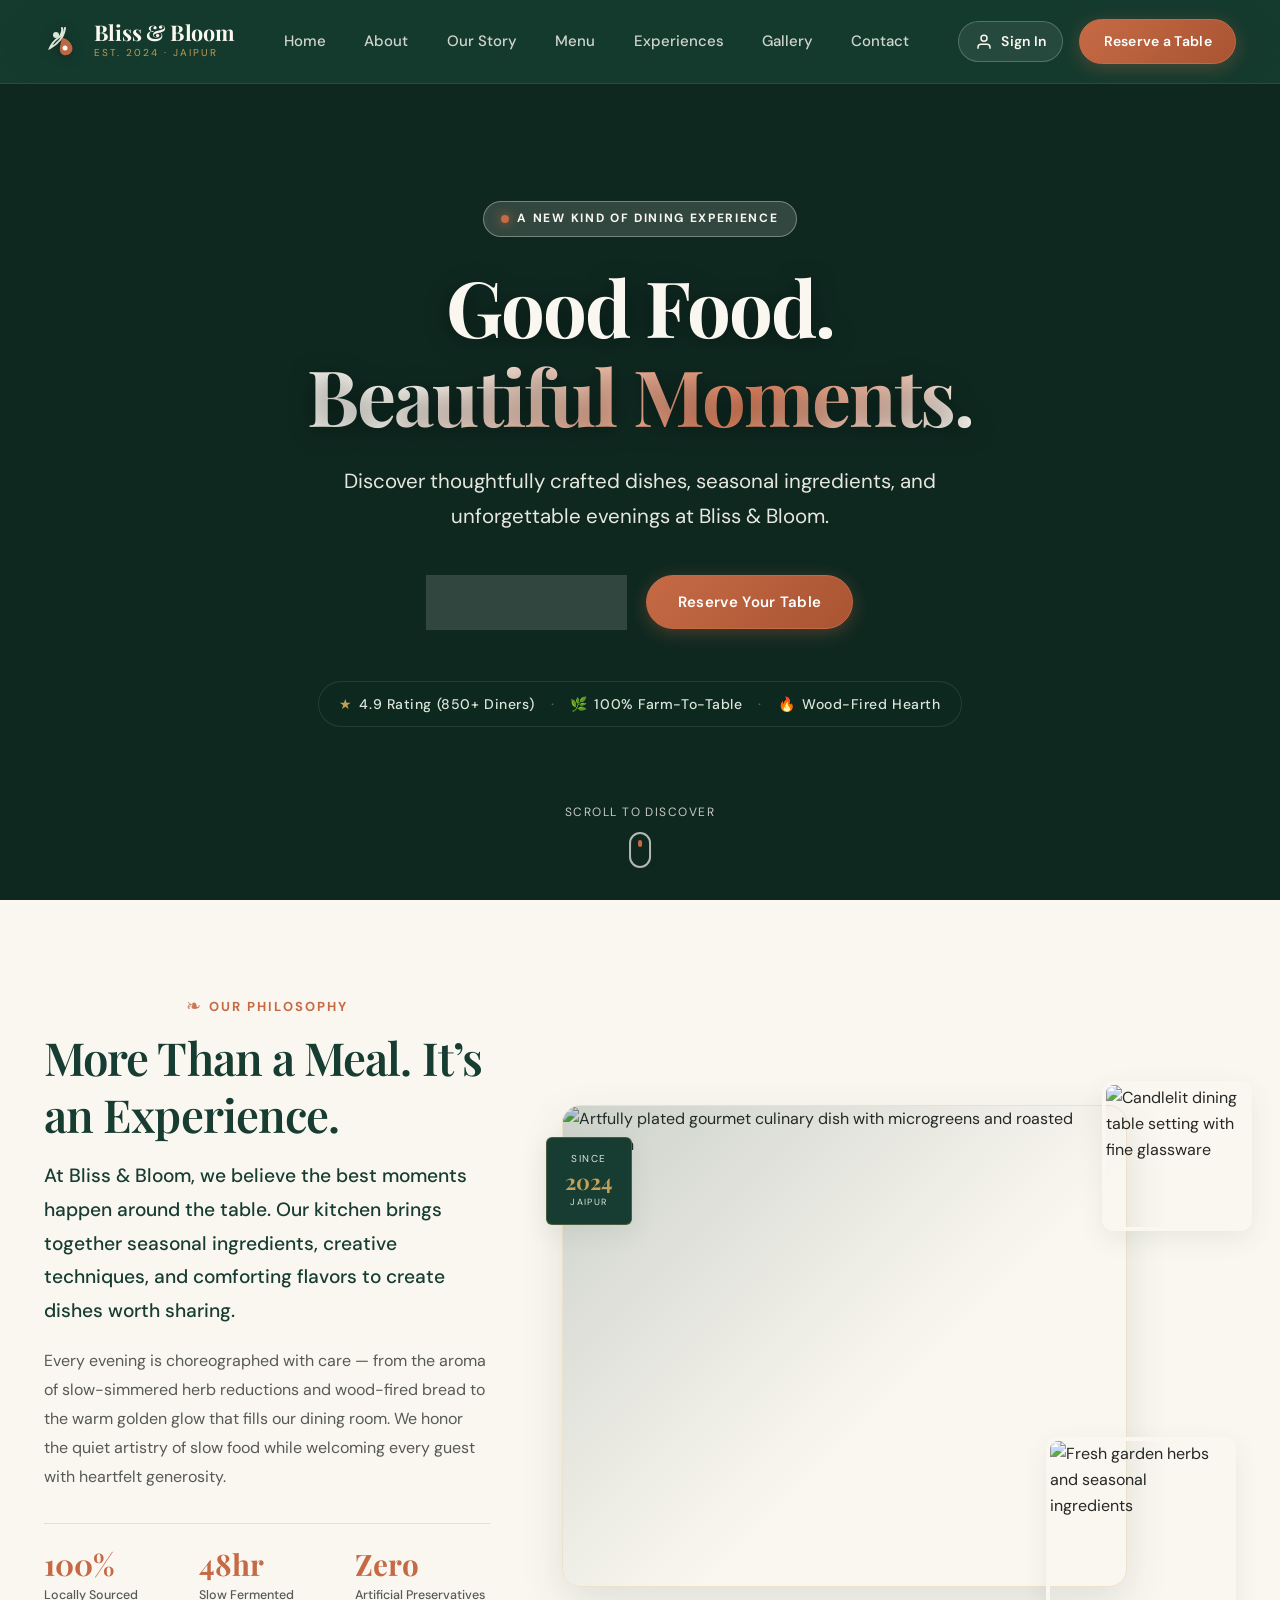
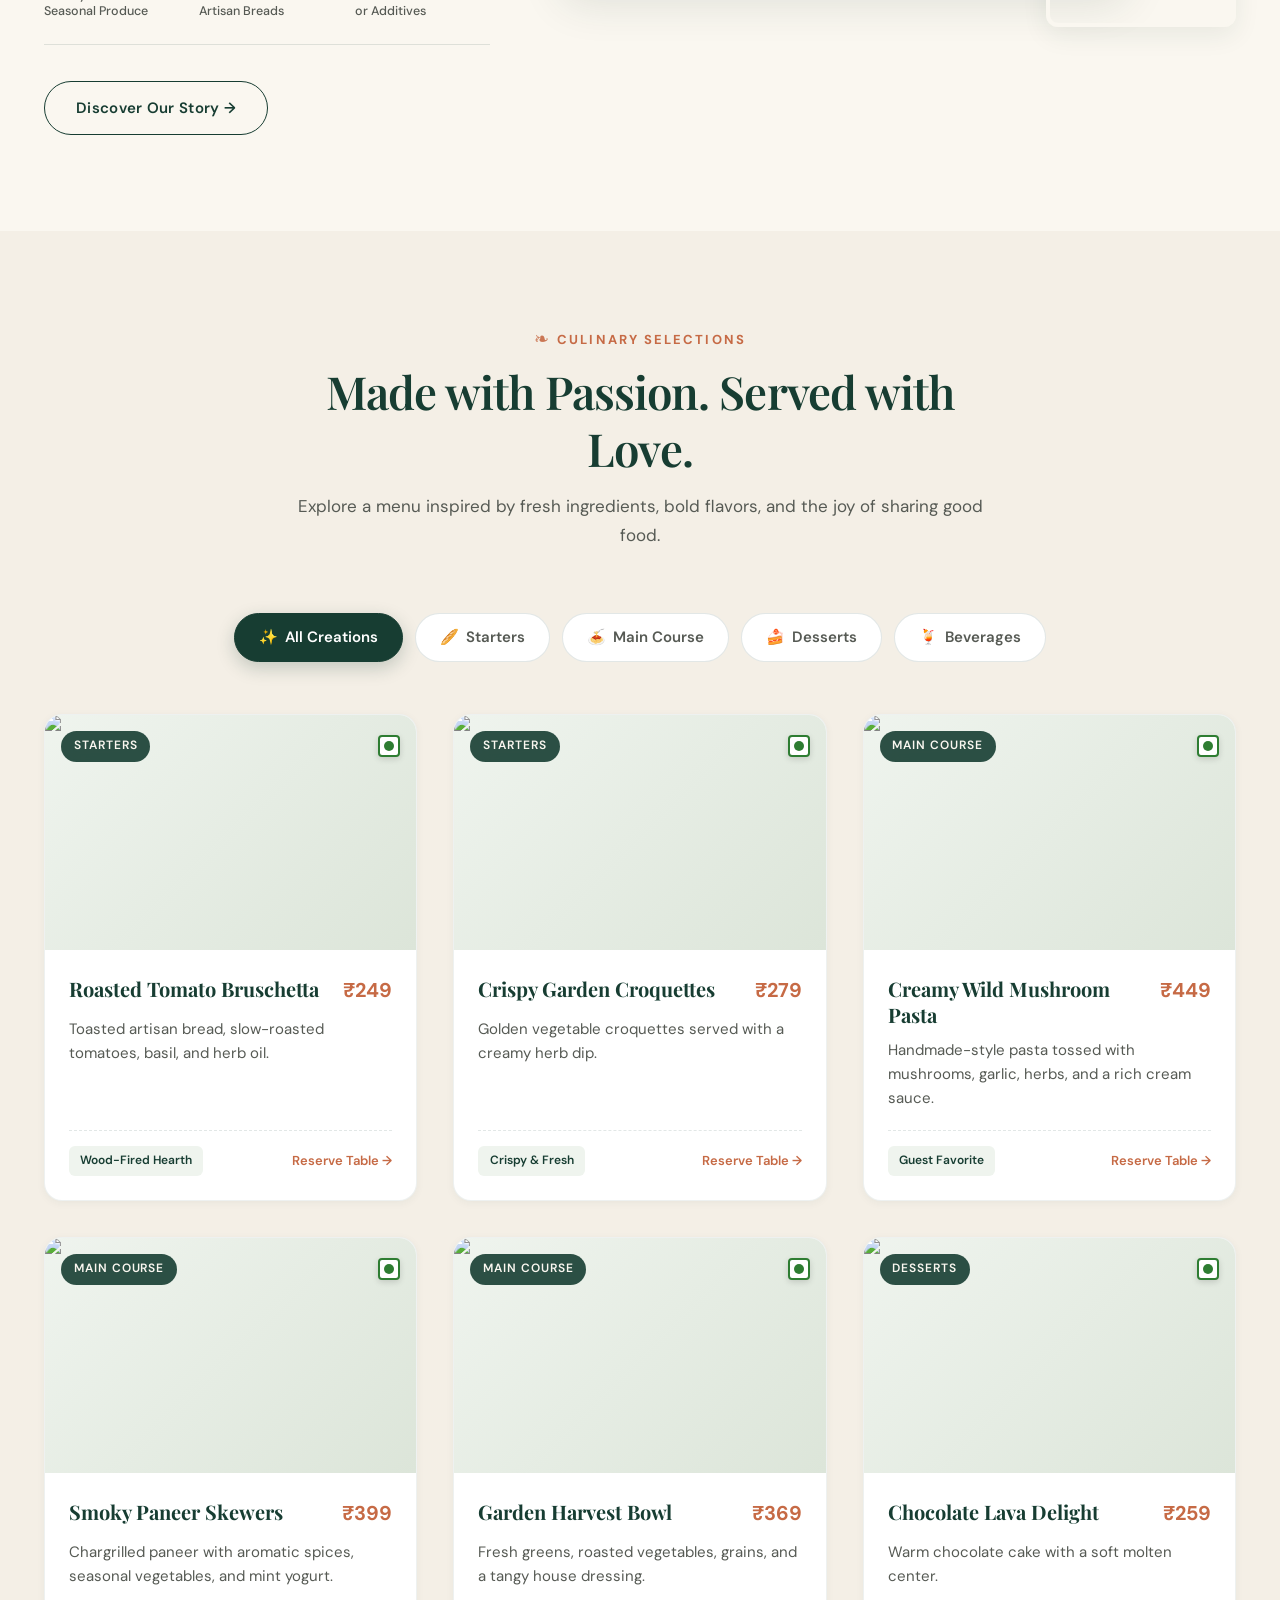
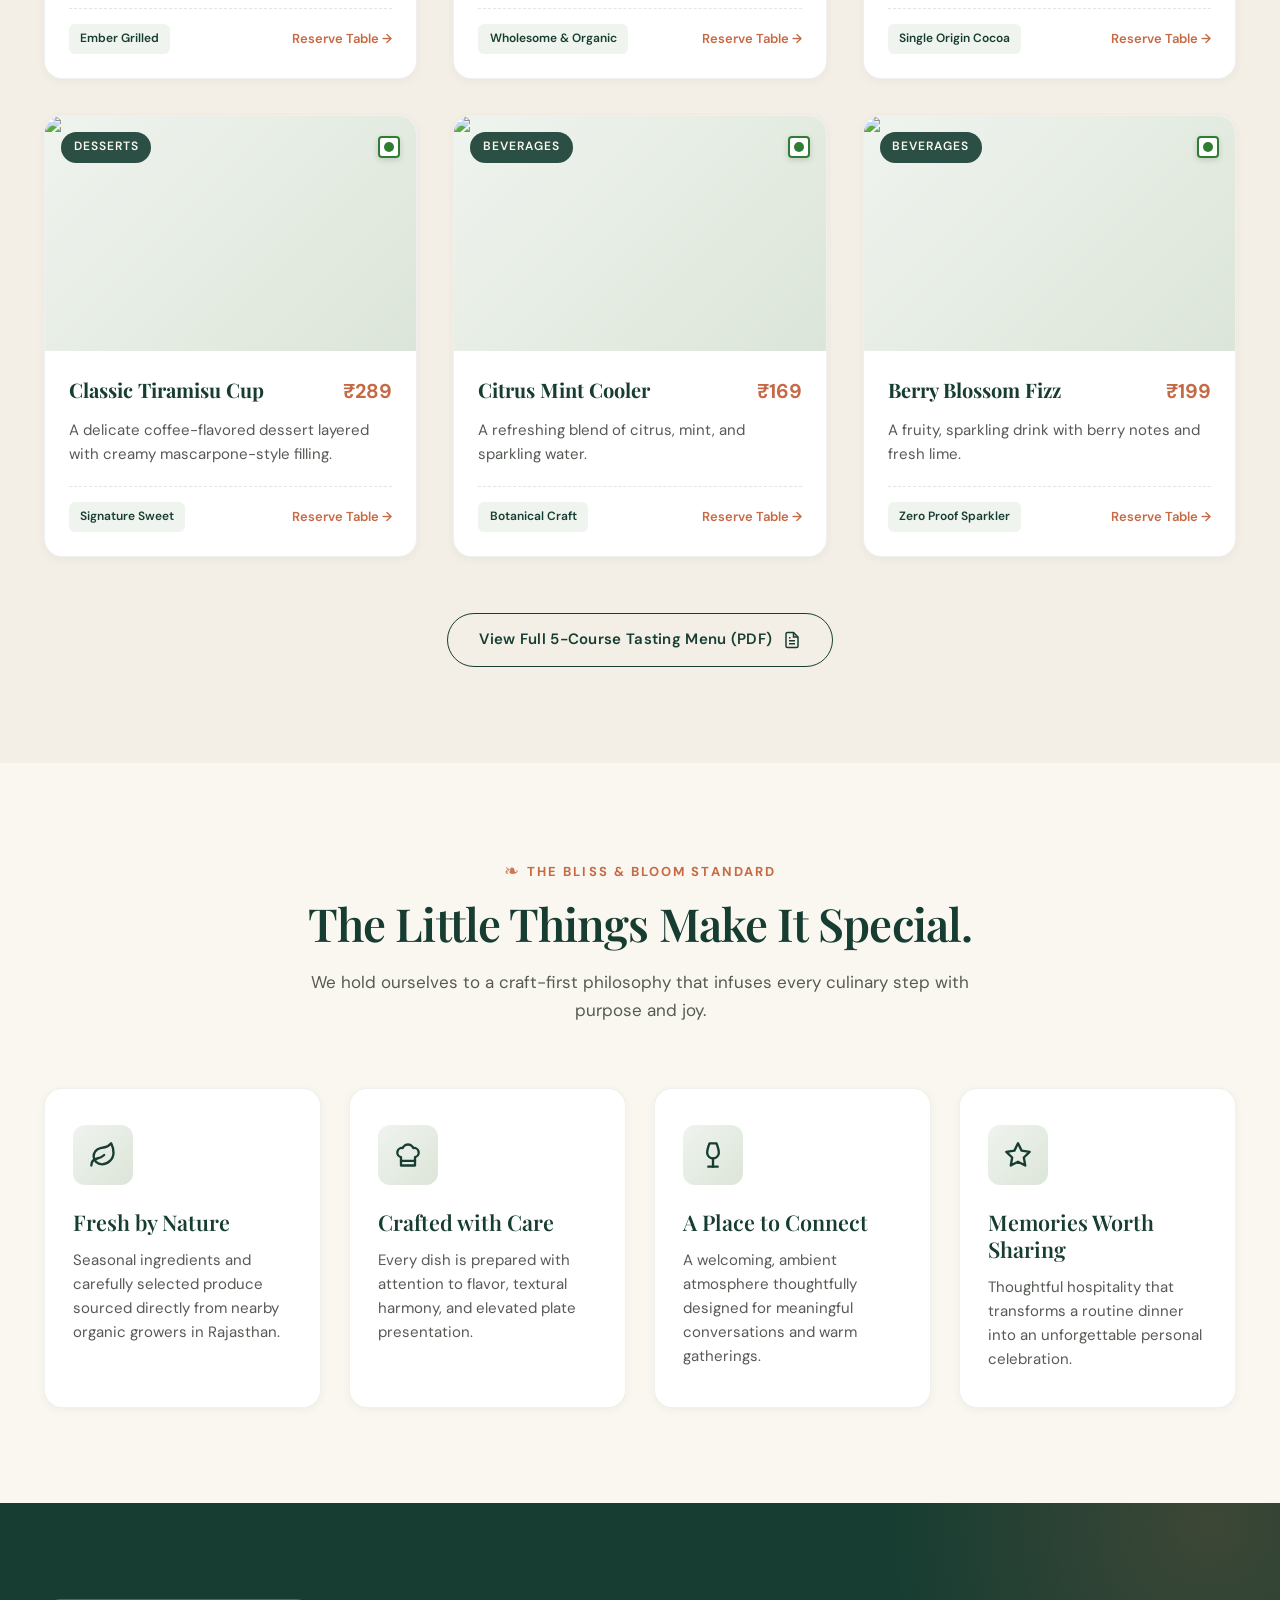
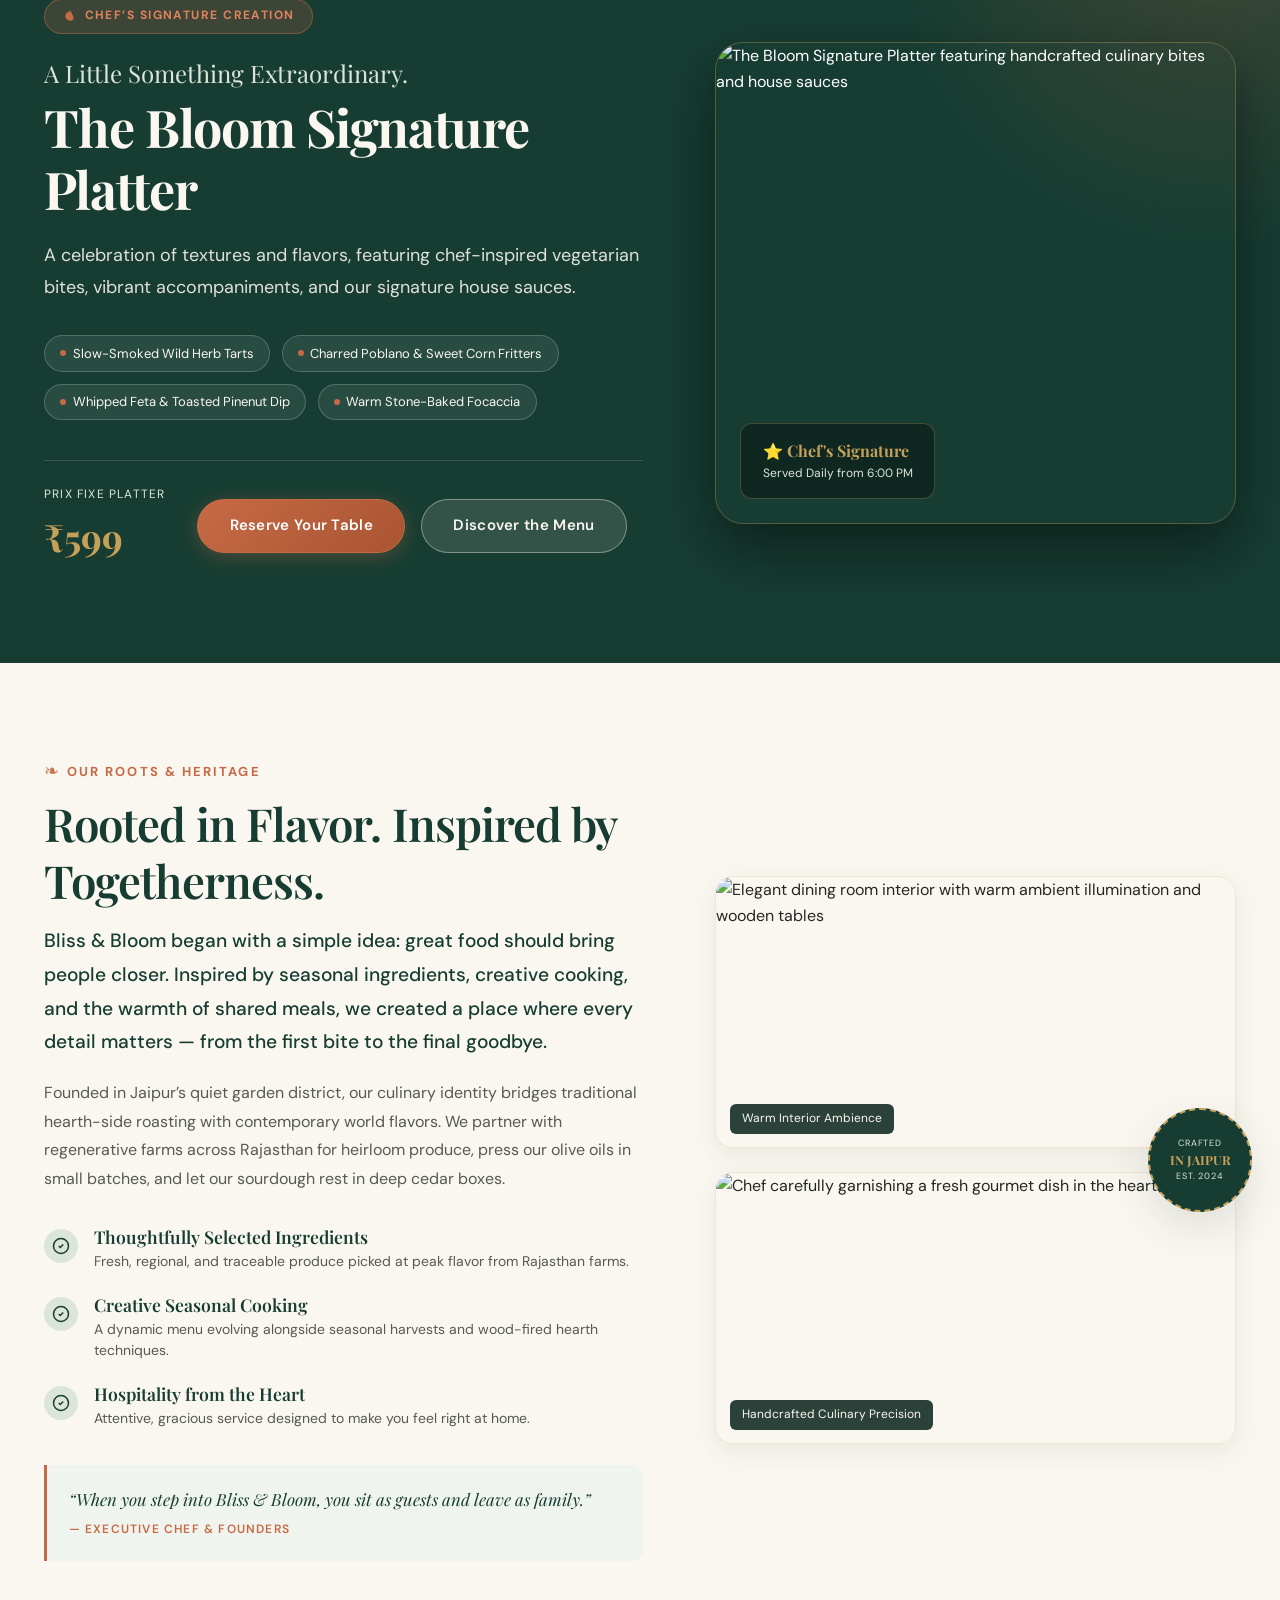
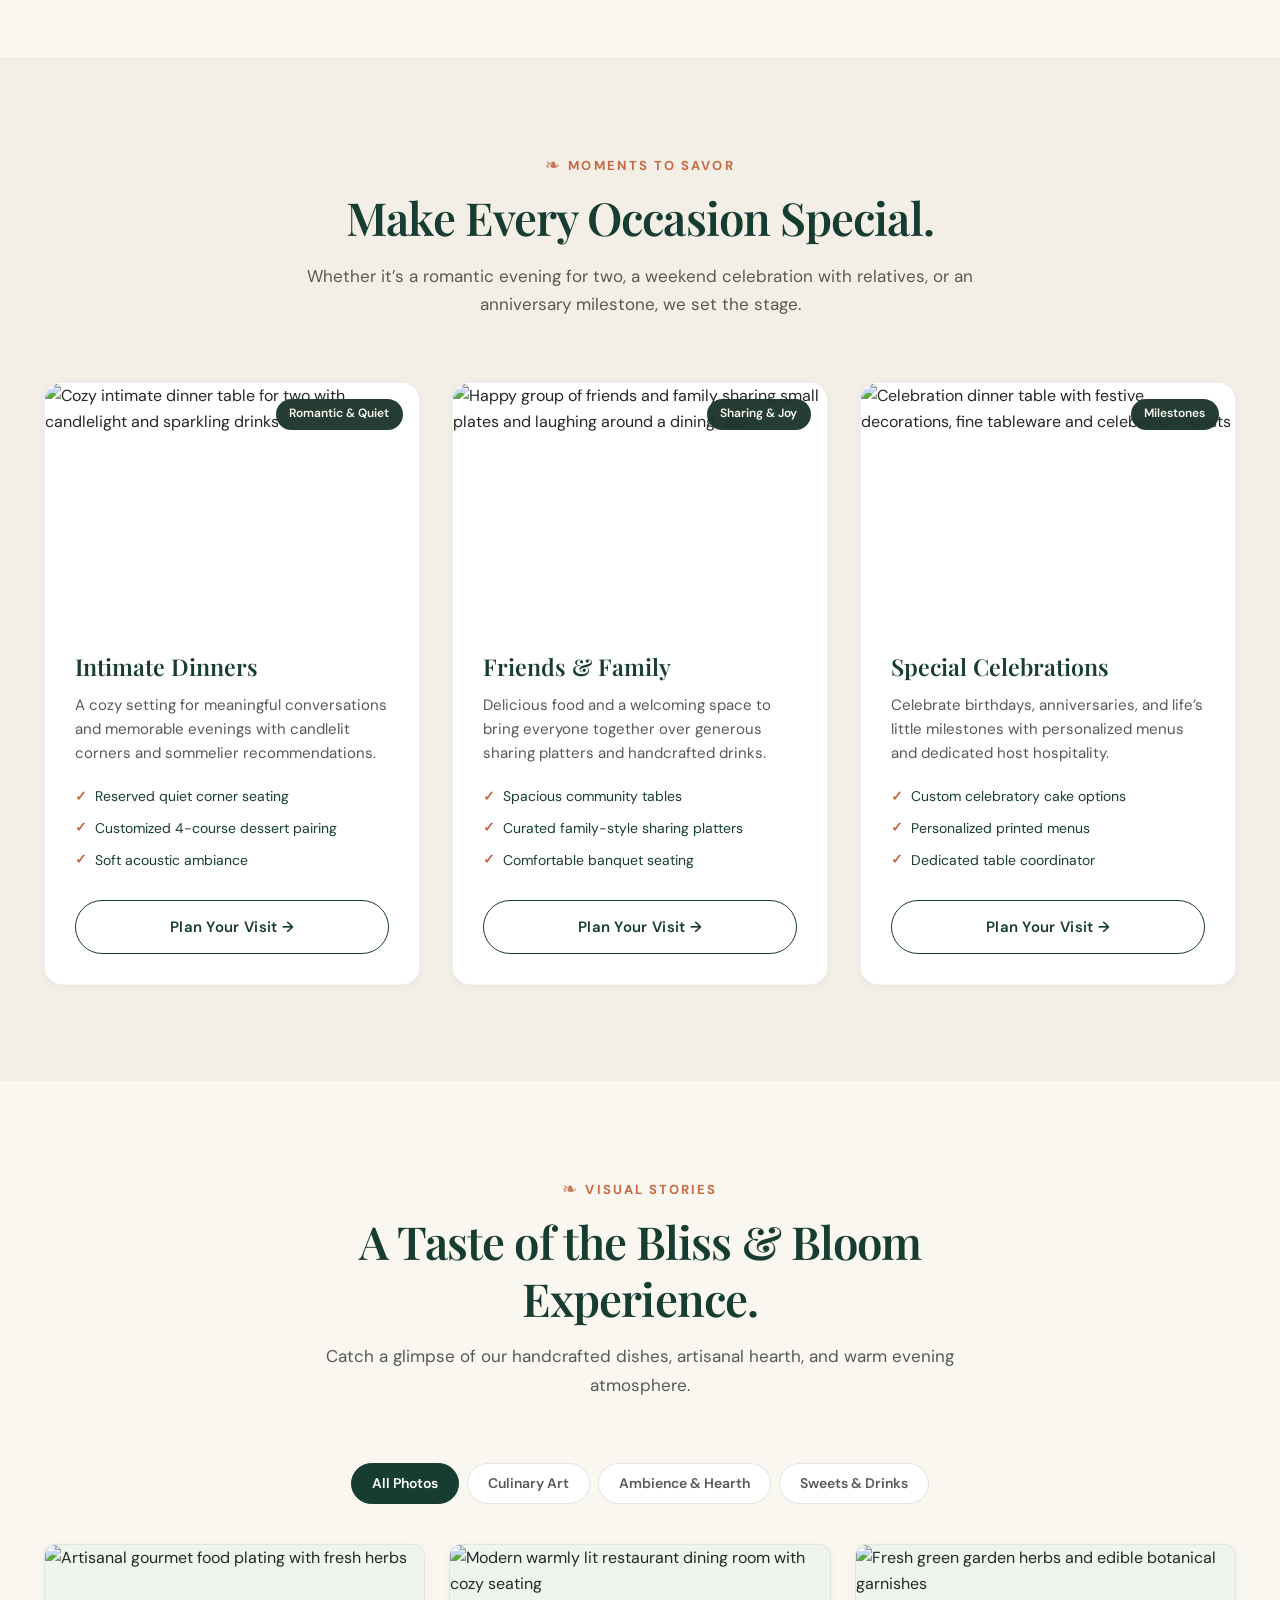
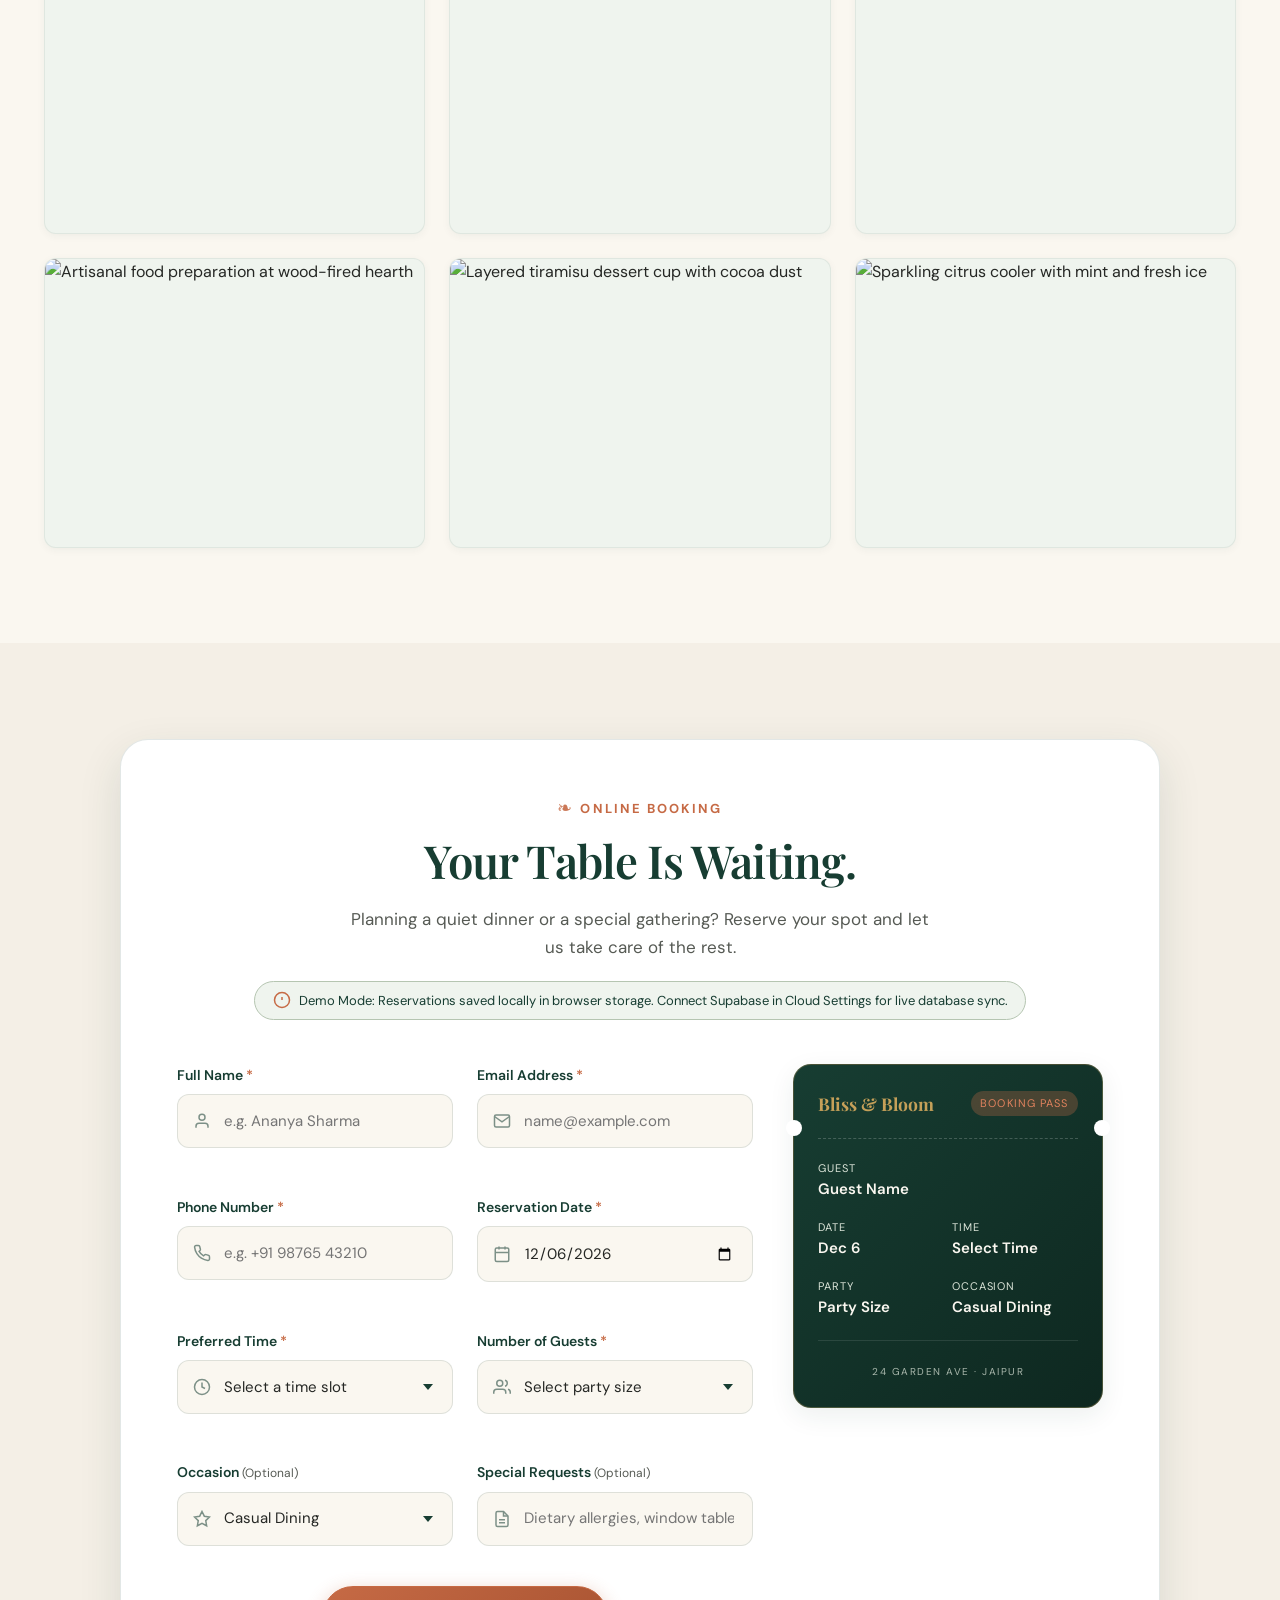
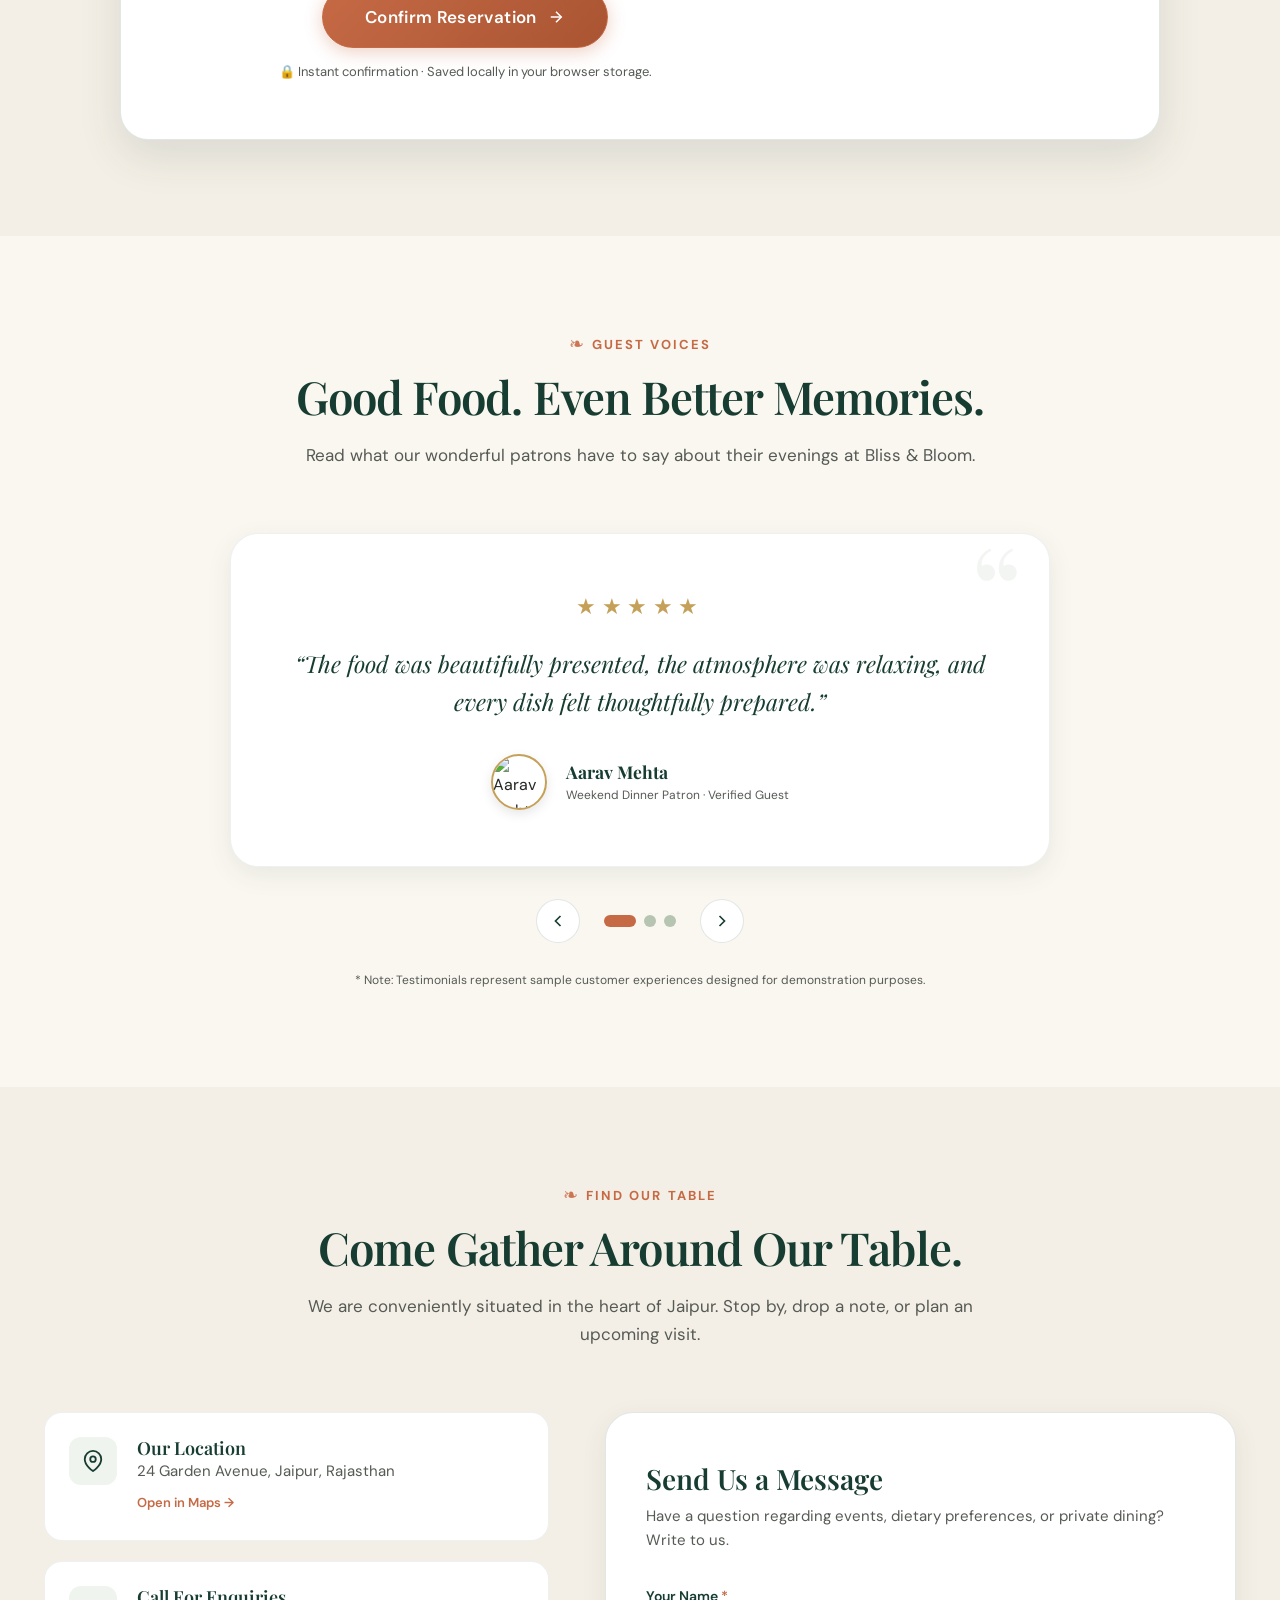
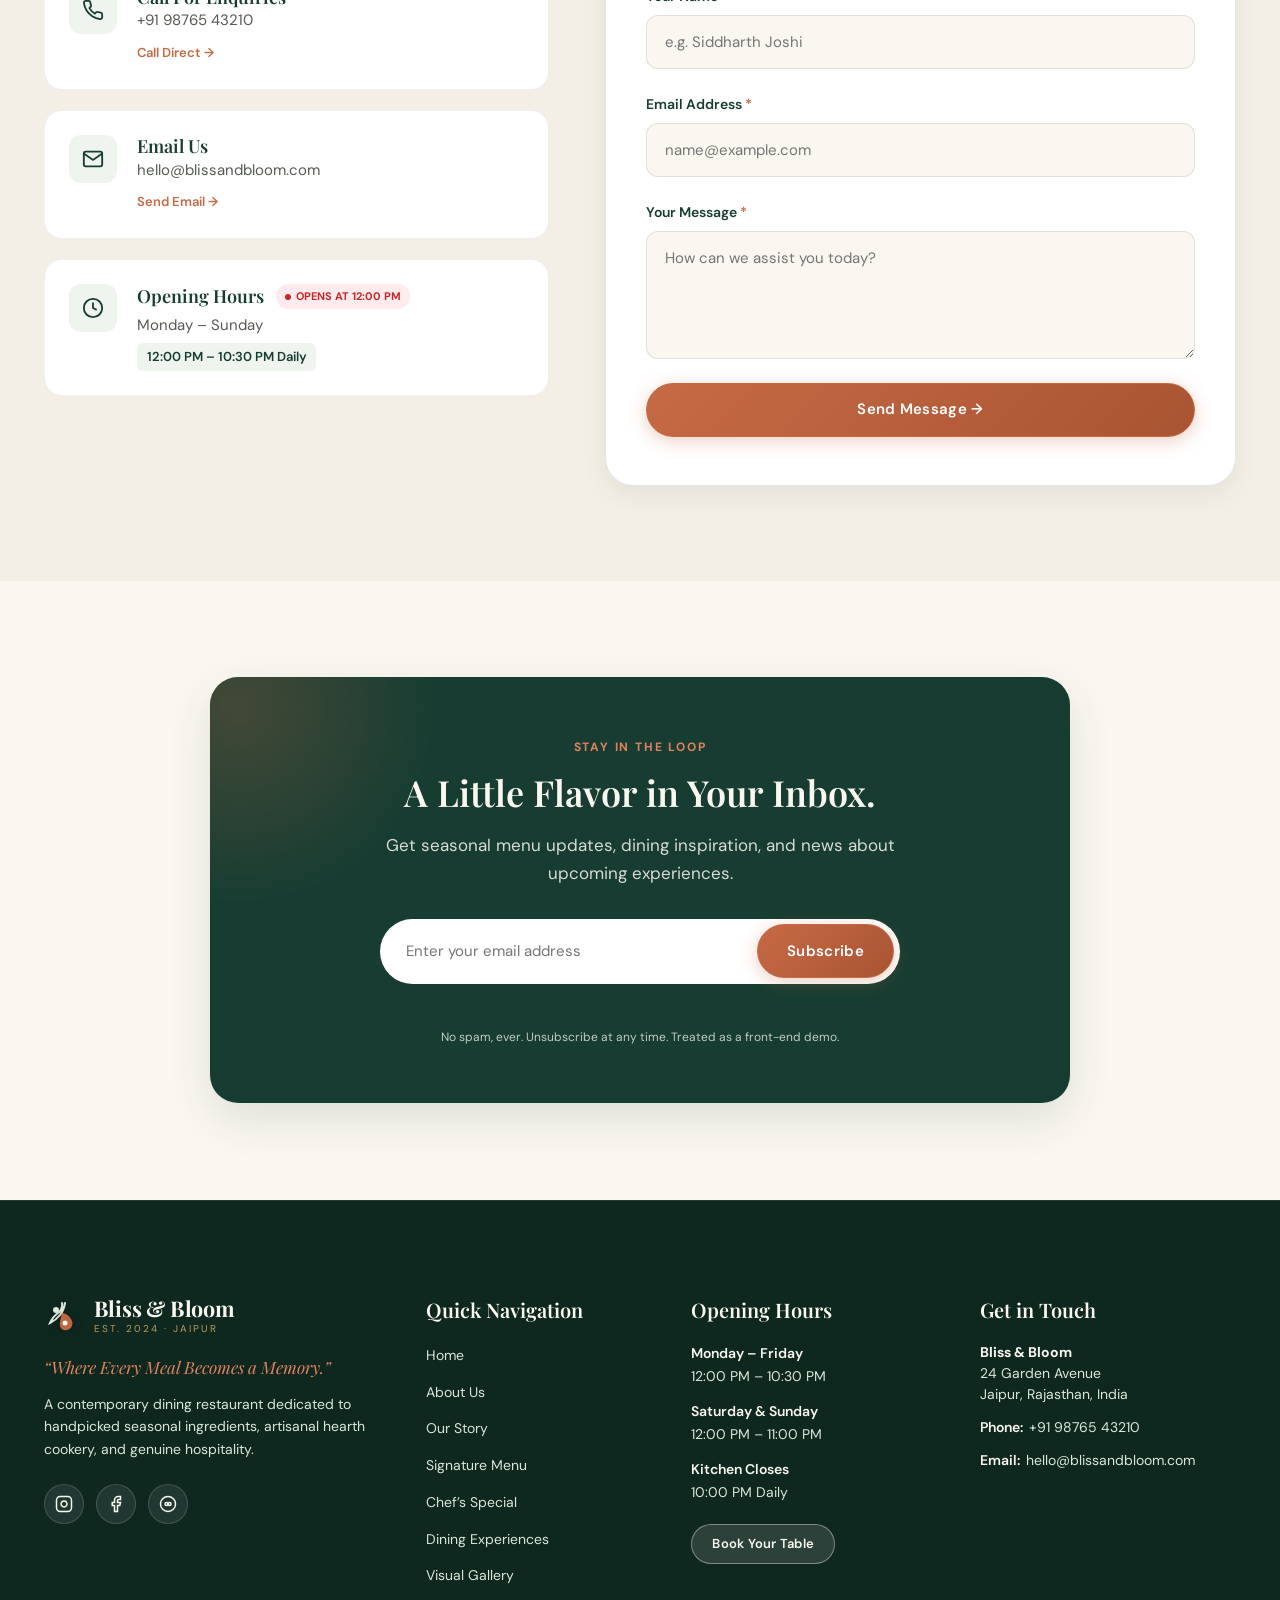
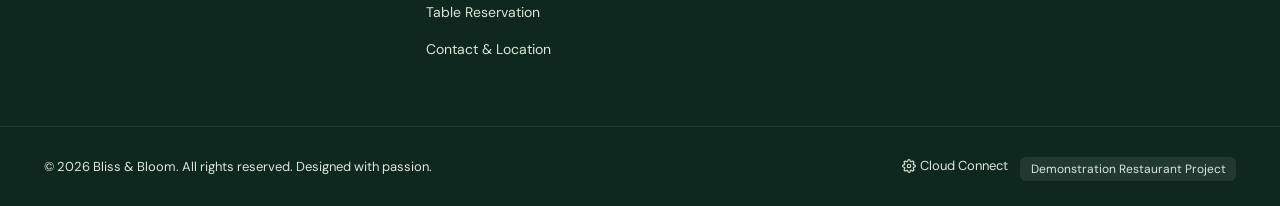
==== commit 21aa10bb: "Add Bliss & Bloom branding, Vercel config, Supabase auth/db integration, and Google Sheets webhook" ====
--- a/index.html
+++ b/index.html
@@ -3,21 +3,24 @@
 <head>
   <meta charset="UTF-8">
   <meta name="viewport" content="width=device-width, initial-scale=1.0">
-  <meta name="description" content="Basil & Bloom — Contemporary dining restaurant offering handcrafted seasonal dishes, artisanal wood-fired creations, warm hospitality, and unforgettable moments in Jaipur.">
-  <meta name="keywords" content="Basil & Bloom, modern restaurant, contemporary dining, Jaipur restaurant, handcrafted dishes, table reservations">
+  <meta name="description" content="Bliss & Bloom — Contemporary dining restaurant offering handcrafted seasonal dishes, artisanal wood-fired creations, warm hospitality, and unforgettable moments in Jaipur.">
+  <meta name="keywords" content="Bliss & Bloom, modern restaurant, contemporary dining, Jaipur restaurant, handcrafted dishes, table reservations">
   <meta name="theme-color" content="#173D32">
 
   <!-- Open Graph / Meta -->
-  <meta property="og:title" content="Basil & Bloom — Modern Contemporary Dining">
+  <meta property="og:title" content="Bliss & Bloom — Modern Contemporary Dining">
   <meta property="og:description" content="Where Every Meal Becomes a Memory. Handcrafted seasonal dishes and unforgettable dining experiences.">
   <meta property="og:type" content="website">
 
-  <title>Basil & Bloom — Modern Restaurant & Dining</title>
+  <title>Bliss & Bloom — Modern Restaurant & Dining</title>
 
   <!-- Google Fonts: Playfair Display & DM Sans -->
   <link rel="preconnect" href="https://fonts.googleapis.com">
   <link rel="preconnect" href="https://fonts.gstatic.com" crossorigin>
   <link href="https://fonts.googleapis.com/css2?family=DM+Sans:ital,opsz,wght@0,9..40,300..800;1,9..40,300..800&family=Playfair+Display:ital,wght@0,400..900;1,400..900&display=swap" rel="stylesheet">
+
+  <!-- Supabase CDN Client Library -->
+  <script src="https://cdn.jsdelivr.net/npm/@supabase/supabase-js@2"></script>
 
   <!-- Main Stylesheet -->
   <link rel="stylesheet" href="css/style.css">
@@ -36,16 +39,16 @@
   <header class="site-header" id="header">
     <div class="header-container">
       <!-- Brand Logo / Wordmark -->
-      <a href="#hero" class="brand-logo" aria-label="Basil and Bloom Home">
+      <a href="#hero" class="brand-logo" aria-label="Bliss and Bloom Home">
         <svg class="brand-icon" viewBox="0 0 36 36" fill="none" xmlns="http://www.w3.org/2000/svg" aria-hidden="true">
-          <!-- Stylized Botanical Basil Sprig & Blooming Petal -->
+          <!-- Stylized Botanical Petal & Bloom Emblem -->
           <path d="M18 4C18 4 19.5 10 14 14C8.5 18 6 24 6 24C6 24 12 21 16 16C20 11 21 4 21 4" stroke="currentColor" stroke-width="2" stroke-linecap="round"/>
           <path d="M18 14C21 14 26 16.5 28 22C29.5 26 27 30 23 31C18 32 15 28 16 23C16.8 19 18 14 18 14Z" fill="#C66A45" opacity="0.95"/>
           <circle cx="12" cy="11" r="3" fill="#DCE5D9"/>
           <circle cx="21" cy="24" r="2.5" fill="#FAF7F0"/>
         </svg>
         <span class="brand-text">
-          <span class="brand-name">Basil &amp; Bloom</span>
+          <span class="brand-name">Bliss &amp; Bloom</span>
           <span class="brand-sub">EST. 2024 · JAIPUR</span>
         </span>
       </a>
@@ -65,6 +68,40 @@
 
       <!-- Header Action -->
       <div class="header-actions">
+        <!-- Dynamic Auth / User Control -->
+        <div class="auth-header-wrap" id="auth-header-wrap">
+          <button type="button" class="btn btn-auth" id="header-auth-btn" aria-label="Sign in or create account" aria-haspopup="true">
+            <svg class="auth-icon" viewBox="0 0 24 24" fill="none" stroke="currentColor" stroke-width="2">
+              <path d="M20 21v-2a4 4 0 0 0-4-4H8a4 4 0 0 0-4 4v2"></path>
+              <circle cx="12" cy="7" r="4"></circle>
+            </svg>
+            <span id="auth-btn-label">Sign In</span>
+          </button>
+
+          <!-- User Menu Dropdown (Active when logged in) -->
+          <div class="user-menu-dropdown" id="user-menu-dropdown" style="display: none;" role="menu">
+            <div class="user-menu-header">
+              <span class="user-menu-name" id="user-display-name">Guest</span>
+              <span class="user-menu-email" id="user-display-email">user@example.com</span>
+            </div>
+            <div class="user-menu-divider"></div>
+            <button type="button" class="user-menu-item" id="open-my-reservations-btn" role="menuitem">
+              <svg viewBox="0 0 24 24" fill="none" stroke="currentColor" stroke-width="2"><rect x="3" y="4" width="18" height="18" rx="2" ry="2"></rect><line x1="16" y1="2" x2="16" y2="6"></line><line x1="8" y1="2" x2="8" y2="6"></line><line x1="3" y1="10" x2="21" y2="10"></line></svg>
+              <span>My Reservations</span>
+              <span class="badge-count" id="user-bookings-count">0</span>
+            </button>
+            <button type="button" class="user-menu-item" id="open-cloud-settings-btn" role="menuitem">
+              <svg viewBox="0 0 24 24" fill="none" stroke="currentColor" stroke-width="2"><circle cx="12" cy="12" r="3"></circle><path d="M19.4 15a1.65 1.65 0 0 0 .33 1.82l.06.06a2 2 0 0 1 0 2.83 2 2 0 0 1-2.83 0l-.06-.06a1.65 1.65 0 0 0-1.82-.33 1.65 1.65 0 0 0-1 1.51V21a2 2 0 0 1-2 2 2 2 0 0 1-2-2v-.09A1.65 1.65 0 0 0 9 19.4a1.65 1.65 0 0 0-1.82.33l-.06.06a2 2 0 0 1-2.83 0 2 2 0 0 1 0-2.83l.06-.06a1.65 1.65 0 0 0 .33-1.82 1.65 1.65 0 0 0-1.51-1H3a2 2 0 0 1-2-2 2 2 0 0 1 2-2h.09A1.65 1.65 0 0 0 4.6 9a1.65 1.65 0 0 0-.33-1.82l-.06-.06a2 2 0 0 1 0-2.83 2 2 0 0 1 2.83 0l.06.06a1.65 1.65 0 0 0 1.82.33H9a1.65 1.65 0 0 0 1-1.51V3a2 2 0 0 1 2-2 2 2 0 0 1 2 2v.09a1.65 1.65 0 0 0 1 1.51 1.65 1.65 0 0 0 1.82-.33l.06-.06a2 2 0 0 1 2.83 0 2 2 0 0 1 0 2.83l-.06.06a1.65 1.65 0 0 0-.33 1.82V9a1.65 1.65 0 0 0 1.51 1H21a2 2 0 0 1 2 2 2 2 0 0 1-2 2h-.09a1.65 1.65 0 0 0-1.51 1z"></path></svg>
+              <span>Cloud &amp; API Settings</span>
+            </button>
+            <div class="user-menu-divider"></div>
+            <button type="button" class="user-menu-item user-menu-logout" id="user-signout-btn" role="menuitem">
+              <svg viewBox="0 0 24 24" fill="none" stroke="currentColor" stroke-width="2"><path d="M9 21H5a2 2 0 0 1-2-2V5a2 2 0 0 1 2-2h4"></path><polyline points="16 17 21 12 16 7"></polyline><line x1="21" y1="12" x2="9" y2="12"></line></svg>
+              <span>Sign Out</span>
+            </button>
+          </div>
+        </div>
+
         <a href="#reservation" class="btn btn-primary btn-nav">Reserve a Table</a>
         
         <!-- Mobile Menu Hamburger Button -->
@@ -79,6 +116,18 @@
     <!-- Mobile Navigation Drawer -->
     <div class="mobile-drawer" id="mobile-nav" aria-hidden="true">
       <div class="mobile-drawer-content">
+        <!-- Mobile Auth Box -->
+        <div class="mobile-drawer-auth" style="padding: 1.25rem 1.5rem; border-bottom: 1px solid rgba(255,255,255,0.12);">
+          <button type="button" class="btn btn-auth btn-block" id="mobile-auth-btn">
+            <svg class="auth-icon" viewBox="0 0 24 24" fill="none" stroke="currentColor" stroke-width="2"><path d="M20 21v-2a4 4 0 0 0-4-4H8a4 4 0 0 0-4 4v2"></path><circle cx="12" cy="7" r="4"></circle></svg>
+            <span id="mobile-auth-btn-label">Sign In / Account</span>
+          </button>
+          <button type="button" class="btn btn-outline btn-block" id="mobile-my-reservations-btn" style="margin-top: 0.65rem; display: none;">
+            <span>My Bookings</span>
+            <span class="badge-count" id="mobile-bookings-count">0</span>
+          </button>
+        </div>
+
         <ul class="mobile-nav-list">
           <li><a href="#hero" class="mobile-nav-link">Home</a></li>
           <li><a href="#intro" class="mobile-nav-link">About Us</a></li>
@@ -90,6 +139,9 @@
         </ul>
         <div class="mobile-drawer-footer">
           <a href="#reservation" class="btn btn-primary btn-block">Reserve a Table</a>
+          <button type="button" class="btn btn-text btn-block" id="mobile-cloud-settings-btn" style="color: var(--color-gold); font-size: 0.85rem; margin-top: 0.5rem;">
+            ⚙ Cloud &amp; API Settings
+          </button>
           <p class="drawer-contact-info">
             <svg class="icon-inline" viewBox="0 0 24 24" fill="none" stroke="currentColor" stroke-width="2"><path d="M22 16.92v3a2 2 0 0 1-2.18 2 19.79 19.79 0 0 1-8.63-3.07 19.5 19.5 0 0 1-6-6 19.79 19.79 0 0 1-3.07-8.67A2 2 0 0 1 4.11 2h3a2 2 0 0 1 2 1.72 12.84 12.84 0 0 0 .7 2.81 2 2 0 0 1-.45 2.11L8.09 9.91a16 16 0 0 0 6 6l1.27-1.27a2 2 0 0 1 2.11-.45 12.84 12.84 0 0 0 2.81.7A2 2 0 0 1 22 16.92z"></path></svg>
             +91 98765 43210
@@ -109,7 +161,7 @@
     <!-- ======================================================= -->
     <section class="hero-section" id="hero">
       <div class="hero-overlay"></div>
-      <div class="hero-background-image" role="img" aria-label="Warm ambient dining room at Basil and Bloom with candlelit tables"></div>
+      <div class="hero-background-image" role="img" aria-label="Warm ambient dining room at Bliss and Bloom with candlelit tables"></div>
       
       <!-- Ambient Animated Hearth Embers -->
       <div class="hero-embers-container" aria-hidden="true">
@@ -135,7 +187,7 @@
           </h1>
 
           <p class="hero-lead">
-            Discover thoughtfully crafted dishes, seasonal ingredients, and unforgettable evenings at Basil &amp; Bloom.
+            Discover thoughtfully crafted dishes, seasonal ingredients, and unforgettable evenings at Bliss &amp; Bloom.
           </p>
 
           <div class="hero-actions">
@@ -187,7 +239,7 @@
             </div>
             <h2 class="section-title">More Than a Meal. It’s an Experience.</h2>
             <p class="intro-lead">
-              At Basil &amp; Bloom, we believe the best moments happen around the table. Our kitchen brings together seasonal ingredients, creative techniques, and comforting flavors to create dishes worth sharing.
+              At Bliss &amp; Bloom, we believe the best moments happen around the table. Our kitchen brings together seasonal ingredients, creative techniques, and comforting flavors to create dishes worth sharing.
             </p>
             <p class="intro-text">
               Every evening is choreographed with care — from the aroma of slow-simmered herb reductions and wood-fired bread to the warm golden glow that fills our dining room. We honor the quiet artistry of slow food while welcoming every guest with heartfelt generosity.
@@ -600,7 +652,7 @@
         <div class="section-header text-center">
           <div class="eyebrow-wrapper">
             <span class="botanical-leaf-icon">❧</span>
-            <span class="section-eyebrow">The Basil &amp; Bloom Standard</span>
+            <span class="section-eyebrow">The Bliss &amp; Bloom Standard</span>
           </div>
           <h2 class="section-title">The Little Things Make It Special.</h2>
           <p class="section-description">
@@ -738,7 +790,7 @@
             <h2 class="section-title">Rooted in Flavor. Inspired by Togetherness.</h2>
             
             <p class="story-lead">
-              Basil & Bloom began with a simple idea: great food should bring people closer. Inspired by seasonal ingredients, creative cooking, and the warmth of shared meals, we created a place where every detail matters — from the first bite to the final goodbye.
+              Bliss &amp; Bloom began with a simple idea: great food should bring people closer. Inspired by seasonal ingredients, creative cooking, and the warmth of shared meals, we created a place where every detail matters — from the first bite to the final goodbye.
             </p>
             
             <p class="story-body">
@@ -778,7 +830,7 @@
             </div>
 
             <div class="story-signature">
-              <div class="chef-quote">“When you step into Basil &amp; Bloom, you sit as guests and leave as family.”</div>
+              <div class="chef-quote">“When you step into Bliss &amp; Bloom, you sit as guests and leave as family.”</div>
               <div class="chef-name">— Executive Chef &amp; Founders</div>
             </div>
           </div>
@@ -920,7 +972,7 @@
             <span class="botanical-leaf-icon">❧</span>
             <span class="section-eyebrow">Visual Stories</span>
           </div>
-          <h2 class="section-title">A Taste of the Basil &amp; Bloom Experience.</h2>
+          <h2 class="section-title">A Taste of the Bliss &amp; Bloom Experience.</h2>
           <p class="section-description">
             Catch a glimpse of our handcrafted dishes, artisanal hearth, and warm evening atmosphere.
           </p>
@@ -1058,9 +1110,9 @@
             <p class="reservation-lead">
               Planning a quiet dinner or a special gathering? Reserve your spot and let us take care of the rest.
             </p>
-            <div class="demo-badge-notice">
+            <div class="demo-badge-notice" id="cloud-status-badge">
               <svg viewBox="0 0 24 24" fill="none" stroke="currentColor" stroke-width="2" class="demo-icon"><circle cx="12" cy="12" r="10"></circle><line x1="12" y1="8" x2="12" y2="12"></line><line x1="12" y1="16" x2="12.01" y2="16"></line></svg>
-              <span>Demo Mode: Reservations are simulated locally in your browser storage. No payment required.</span>
+              <span id="cloud-status-text">Demo Mode: Reservations saved locally in browser storage. Connect Supabase in Cloud Settings for live database sync.</span>
             </div>
           </div>
 
@@ -1227,7 +1279,7 @@
             <div class="reservation-preview-pane" aria-hidden="true">
               <div class="live-ticket-card">
                 <div class="ticket-header">
-                  <span class="ticket-brand">Basil &amp; Bloom</span>
+                  <span class="ticket-brand">Bliss &amp; Bloom</span>
                   <span class="ticket-status-pill">Booking Pass</span>
                 </div>
                 <div class="ticket-body">
@@ -1291,7 +1343,7 @@
           </div>
           <h2 class="section-title">Good Food. Even Better Memories.</h2>
           <p class="section-description">
-            Read what our wonderful patrons have to say about their evenings at Basil &amp; Bloom.
+            Read what our wonderful patrons have to say about their evenings at Bliss &amp; Bloom.
           </p>
         </div>
 
@@ -1448,8 +1500,8 @@
               </div>
               <div class="info-card-text">
                 <h3 class="info-card-title">Email Us</h3>
-                <p>hello@basilandbloom.example</p>
-                <a href="mailto:hello@basilandbloom.example" class="info-link">Send Email &rarr;</a>
+                <p>hello@blissandbloom.com</p>
+                <a href="mailto:hello@blissandbloom.com" class="info-link">Send Email &rarr;</a>
               </div>
             </div>
 
@@ -1505,7 +1557,7 @@
                 <svg viewBox="0 0 24 24" fill="none" stroke="currentColor" stroke-width="2" class="alert-icon"><path d="M22 11.08V12a10 10 0 1 1-5.93-9.14"></path><polyline points="22 4 12 14.01 9 11.01"></polyline></svg>
                 <div class="alert-content">
                   <h4 class="alert-title">Message Received!</h4>
-                  <p class="alert-desc">Thank you for reaching out. In this demo, your message is validated client-side.</p>
+                  <p class="alert-desc" id="contact-success-desc">Thank you for reaching out. Your message has been recorded and forwarded to our concierge team.</p>
                 </div>
               </div>
 
@@ -1568,7 +1620,7 @@
       
       <!-- Brand Summary Column -->
       <div class="footer-col footer-col-brand">
-        <a href="#hero" class="brand-logo footer-logo" aria-label="Basil and Bloom Home">
+        <a href="#hero" class="brand-logo footer-logo" aria-label="Bliss and Bloom Home">
           <svg class="brand-icon" viewBox="0 0 36 36" fill="none" xmlns="http://www.w3.org/2000/svg" aria-hidden="true">
             <path d="M18 4C18 4 19.5 10 14 14C8.5 18 6 24 6 24C6 24 12 21 16 16C20 11 21 4 21 4" stroke="currentColor" stroke-width="2" stroke-linecap="round"/>
             <path d="M18 14C21 14 26 16.5 28 22C29.5 26 27 30 23 31C18 32 15 28 16 23C16.8 19 18 14 18 14Z" fill="#C66A45" opacity="0.95"/>
@@ -1576,7 +1628,7 @@
             <circle cx="21" cy="24" r="2.5" fill="#FAF7F0"/>
           </svg>
           <span class="brand-text">
-            <span class="brand-name">Basil &amp; Bloom</span>
+            <span class="brand-name">Bliss &amp; Bloom</span>
             <span class="brand-sub">EST. 2024 · JAIPUR</span>
           </span>
         </a>
@@ -1587,13 +1639,13 @@
 
         <!-- Social Media Links -->
         <div class="footer-social-links" aria-label="Social media connections">
-          <a href="https://instagram.com" target="_blank" rel="noopener noreferrer" class="social-icon-btn" aria-label="Follow Basil and Bloom on Instagram">
+          <a href="https://instagram.com" target="_blank" rel="noopener noreferrer" class="social-icon-btn" aria-label="Follow Bliss and Bloom on Instagram">
             <svg viewBox="0 0 24 24" fill="none" stroke="currentColor" stroke-width="2"><rect x="2" y="2" width="20" height="20" rx="5" ry="5"></rect><path d="M16 11.37A4 4 0 1 1 12.63 8 4 4 0 0 1 16 11.37z"></path><line x1="17.5" y1="6.5" x2="17.51" y2="6.5"></line></svg>
           </a>
-          <a href="https://facebook.com" target="_blank" rel="noopener noreferrer" class="social-icon-btn" aria-label="Visit Basil and Bloom on Facebook">
+          <a href="https://facebook.com" target="_blank" rel="noopener noreferrer" class="social-icon-btn" aria-label="Visit Bliss and Bloom on Facebook">
             <svg viewBox="0 0 24 24" fill="none" stroke="currentColor" stroke-width="2"><path d="M18 2h-3a5 5 0 0 0-5 5v3H7v4h3v8h4v-8h3l1-4h-4V7a1 1 0 0 1 1-1h3z"></path></svg>
           </a>
-          <a href="https://tripadvisor.com" target="_blank" rel="noopener noreferrer" class="social-icon-btn" aria-label="Read Basil and Bloom on TripAdvisor">
+          <a href="https://tripadvisor.com" target="_blank" rel="noopener noreferrer" class="social-icon-btn" aria-label="Read Bliss and Bloom on TripAdvisor">
             <svg viewBox="0 0 24 24" fill="none" stroke="currentColor" stroke-width="2"><circle cx="12" cy="12" r="10"></circle><path d="M8 12a2 2 0 1 0 4 0 2 2 0 1 0-4 0Z"></path><path d="M12 12a2 2 0 1 0 4 0 2 2 0 1 0-4 0Z"></path></svg>
           </a>
         </div>
@@ -1642,7 +1694,7 @@
         <h4 class="footer-heading">Get in Touch</h4>
         <address class="footer-address">
           <p>
-            <strong class="address-title">Basil &amp; Bloom</strong><br>
+            <strong class="address-title">Bliss &amp; Bloom</strong><br>
             24 Garden Avenue<br>
             Jaipur, Rajasthan, India
           </p>
@@ -1652,7 +1704,7 @@
           </p>
           <p class="footer-contact-item">
             <span class="label">Email:</span>
-            <a href="mailto:hello@basilandbloom.example">hello@basilandbloom.example</a>
+            <a href="mailto:hello@blissandbloom.com">hello@blissandbloom.com</a>
           </p>
         </address>
       </div>
@@ -1663,9 +1715,13 @@
     <div class="footer-bottom">
       <div class="container footer-bottom-container">
         <p class="copyright-text">
-          &copy; <span id="current-year">2026</span> Basil &amp; Bloom. All rights reserved. Designed with passion.
+          &copy; <span id="current-year">2026</span> Bliss &amp; Bloom. All rights reserved. Designed with passion.
         </p>
         <div class="footer-bottom-links">
+          <button type="button" class="btn-footer-link" id="footer-cloud-settings-btn" title="Configure Supabase & Google Sheets">
+            <svg viewBox="0 0 24 24" fill="none" stroke="currentColor" stroke-width="2" style="width: 14px; height: 14px; display: inline-block; vertical-align: middle; margin-right: 4px;"><circle cx="12" cy="12" r="3"></circle><path d="M19.4 15a1.65 1.65 0 0 0 .33 1.82l.06.06a2 2 0 0 1 0 2.83 2 2 0 0 1-2.83 0l-.06-.06a1.65 1.65 0 0 0-1.82-.33 1.65 1.65 0 0 0-1 1.51V21a2 2 0 0 1-2 2 2 2 0 0 1-2-2v-.09A1.65 1.65 0 0 0 9 19.4a1.65 1.65 0 0 0-1.82.33l-.06.06a2 2 0 0 1-2.83 0 2 2 0 0 1 0-2.83l.06-.06a1.65 1.65 0 0 0 .33-1.82 1.65 1.65 0 0 0-1.51-1H3a2 2 0 0 1-2-2 2 2 0 0 1 2-2h.09A1.65 1.65 0 0 0 4.6 9a1.65 1.65 0 0 0-.33-1.82l-.06-.06a2 2 0 0 1 0-2.83 2 2 0 0 1 2.83 0l.06.06a1.65 1.65 0 0 0 1.82.33H9a1.65 1.65 0 0 0 1-1.51V3a2 2 0 0 1 2-2 2 2 0 0 1 2 2v.09a1.65 1.65 0 0 0 1 1.51 1.65 1.65 0 0 0 1.82-.33l.06-.06a2 2 0 0 1 2.83 0 2 2 0 0 1 0 2.83l-.06.06a1.65 1.65 0 0 0-.33 1.82V9a1.65 1.65 0 0 0 1.51 1H21a2 2 0 0 1 2 2 2 2 0 0 1-2 2h-.09a1.65 1.65 0 0 0-1.51 1z"></path></svg>
+            Cloud Connect
+          </button>
           <span class="demo-tag">Demonstration Restaurant Project</span>
         </div>
       </div>
@@ -1787,7 +1843,7 @@
 
       <div class="tasting-header text-center">
         <span class="section-eyebrow">Chef's Five-Course Experience</span>
-        <h3 class="tasting-title">Basil &amp; Bloom Tasting Journey</h3>
+        <h3 class="tasting-title">Bliss &amp; Bloom Tasting Journey</h3>
         <p class="tasting-subtitle">A curated seasonal journey pairing hearth cookery with wild botanicals.</p>
         <span class="tasting-price-tag">₹1,499 per guest · Optional Pairing Available</span>
       </div>
@@ -1809,7 +1865,7 @@
           <p class="course-sub">Cultivated morels, roasted garlic foam, thyme reduction, shaved aged cheese.</p>
         </div>
         <div class="course-item">
-          <span class="course-num">Course 4 · Hearth & Bloom Specialty</span>
+          <span class="course-num">Course 4 · Hearth &amp; Bloom Specialty</span>
           <h4 class="course-dish">Chargrilled Artisanal Paneer with Smoked Paprika Glaze</h4>
           <p class="course-sub">Whipped minted yogurt, sweet pepper relish, warm stone-baked bread.</p>
         </div>
@@ -1826,7 +1882,227 @@
     </div>
   </div>
 
-  <!-- JavaScript File -->
+  <!-- 4. Authentication Modal (Sign In / Sign Up / Forgot Password) -->
+  <div class="reservation-modal" id="auth-modal" role="dialog" aria-modal="true" aria-label="Sign in or register" style="display: none;">
+    <div class="modal-backdrop" id="auth-backdrop"></div>
+    <div class="cloud-modal-dialog">
+      <button class="modal-close-btn" id="auth-close-btn" aria-label="Close sign in dialog">
+        <svg viewBox="0 0 24 24" fill="none" stroke="currentColor" stroke-width="2"><line x1="18" y1="6" x2="6" y2="18"></line><line x1="6" y1="6" x2="18" y2="18"></line></svg>
+      </button>
+
+      <!-- Cloud status callout -->
+      <div class="cloud-mode-banner" id="auth-cloud-mode-banner">
+        <span class="cloud-status-dot"></span>
+        <span id="auth-cloud-mode-text">Checking Supabase connection...</span>
+      </div>
+
+      <!-- Tabs -->
+      <div class="auth-tabs" id="auth-tabs" role="tablist">
+        <button type="button" class="auth-tab-btn active" id="tab-signin-btn" role="tab" aria-selected="true">Sign In</button>
+        <button type="button" class="auth-tab-btn" id="tab-signup-btn" role="tab" aria-selected="false">Create Account</button>
+      </div>
+
+      <!-- Alert notification -->
+      <div class="form-notification" id="auth-alert" role="alert" style="display: none;">
+        <span id="auth-alert-message"></span>
+      </div>
+
+      <!-- Sign In Form -->
+      <form id="form-signin" novalidate>
+        <div class="form-group" style="margin-bottom: 1rem;">
+          <label for="signin-email" class="form-label">Email Address <span class="required">*</span></label>
+          <div class="input-wrap has-icon">
+            <svg class="field-icon" viewBox="0 0 24 24" fill="none" stroke="currentColor" stroke-width="2"><path d="M4 4h16c1.1 0 2 .9 2 2v12c0 1.1-.9 2-2 2H4c-1.1 0-2-.9-2-2V6c0-1.1.9-2 2-2z"></path><polyline points="22,6 12,13 2,6"></polyline></svg>
+            <input type="email" id="signin-email" class="form-input" placeholder="name@example.com" required autocomplete="username">
+          </div>
+        </div>
+
+        <div class="form-group" style="margin-bottom: 1.25rem;">
+          <div style="display: flex; justify-content: space-between; align-items: center; margin-bottom: 0.35rem;">
+            <label for="signin-password" class="form-label" style="margin-bottom: 0;">Password <span class="required">*</span></label>
+            <button type="button" class="btn-text" id="btn-forgot-password-toggle" style="font-size: 0.8rem; padding: 0;">Forgot password?</button>
+          </div>
+          <div class="input-wrap has-icon">
+            <svg class="field-icon" viewBox="0 0 24 24" fill="none" stroke="currentColor" stroke-width="2"><rect x="3" y="11" width="18" height="11" rx="2" ry="2"></rect><path d="M7 11V7a5 5 0 0 1 10 0v4"></path></svg>
+            <input type="password" id="signin-password" class="form-input" placeholder="Enter your password" required autocomplete="current-password">
+          </div>
+        </div>
+
+        <button type="submit" class="btn btn-primary btn-block" id="signin-submit-btn">
+          <span>Sign In</span>
+        </button>
+
+        <p style="font-size: 0.8rem; color: var(--color-charcoal-muted); text-align: center; margin-top: 1rem;">
+          Don't have an account yet? <button type="button" class="btn-text" id="switch-to-signup-btn" style="padding: 0; font-weight: 600;">Sign up here</button>
+        </p>
+      </form>
+
+      <!-- Sign Up Form -->
+      <form id="form-signup" style="display: none;" novalidate>
+        <div class="form-group" style="margin-bottom: 1rem;">
+          <label for="signup-name" class="form-label">Full Name <span class="required">*</span></label>
+          <div class="input-wrap has-icon">
+            <svg class="field-icon" viewBox="0 0 24 24" fill="none" stroke="currentColor" stroke-width="2"><path d="M20 21v-2a4 4 0 0 0-4-4H8a4 4 0 0 0-4 4v2"></path><circle cx="12" cy="7" r="4"></circle></svg>
+            <input type="text" id="signup-name" class="form-input" placeholder="e.g. Priya Sen" required autocomplete="name">
+          </div>
+        </div>
+
+        <div class="form-group" style="margin-bottom: 1rem;">
+          <label for="signup-email" class="form-label">Email Address <span class="required">*</span></label>
+          <div class="input-wrap has-icon">
+            <svg class="field-icon" viewBox="0 0 24 24" fill="none" stroke="currentColor" stroke-width="2"><path d="M4 4h16c1.1 0 2 .9 2 2v12c0 1.1-.9 2-2 2H4c-1.1 0-2-.9-2-2V6c0-1.1.9-2 2-2z"></path><polyline points="22,6 12,13 2,6"></polyline></svg>
+            <input type="email" id="signup-email" class="form-input" placeholder="name@example.com" required autocomplete="username">
+          </div>
+        </div>
+
+        <div class="form-group" style="margin-bottom: 1rem;">
+          <label for="signup-password" class="form-label">Password <span class="required">*</span></label>
+          <div class="input-wrap has-icon">
+            <svg class="field-icon" viewBox="0 0 24 24" fill="none" stroke="currentColor" stroke-width="2"><rect x="3" y="11" width="18" height="11" rx="2" ry="2"></rect><path d="M7 11V7a5 5 0 0 1 10 0v4"></path></svg>
+            <input type="password" id="signup-password" class="form-input" placeholder="At least 6 characters" required autocomplete="new-password">
+          </div>
+        </div>
+
+        <div class="form-group" style="margin-bottom: 1.25rem;">
+          <label for="signup-password-confirm" class="form-label">Confirm Password <span class="required">*</span></label>
+          <div class="input-wrap has-icon">
+            <svg class="field-icon" viewBox="0 0 24 24" fill="none" stroke="currentColor" stroke-width="2"><rect x="3" y="11" width="18" height="11" rx="2" ry="2"></rect><path d="M7 11V7a5 5 0 0 1 10 0v4"></path></svg>
+            <input type="password" id="signup-password-confirm" class="form-input" placeholder="Repeat your password" required autocomplete="new-password">
+          </div>
+        </div>
+
+        <button type="submit" class="btn btn-primary btn-block" id="signup-submit-btn">
+          <span>Create Account</span>
+        </button>
+
+        <p style="font-size: 0.8rem; color: var(--color-charcoal-muted); text-align: center; margin-top: 1rem;">
+          Already have an account? <button type="button" class="btn-text" id="switch-to-signin-btn" style="padding: 0; font-weight: 600;">Sign in here</button>
+        </p>
+      </form>
+
+      <!-- Forgot Password Form -->
+      <form id="form-forgot-password" style="display: none;" novalidate>
+        <div style="margin-bottom: 1rem;">
+          <h4 style="font-family: var(--font-serif); color: var(--color-primary); margin-bottom: 0.35rem;">Reset Your Password</h4>
+          <p style="font-size: 0.85rem; color: var(--color-charcoal-muted);">Enter your email address and we will send you a password reset recovery link via Supabase Auth.</p>
+        </div>
+
+        <div class="form-group" style="margin-bottom: 1.25rem;">
+          <label for="forgot-email" class="form-label">Account Email <span class="required">*</span></label>
+          <div class="input-wrap has-icon">
+            <svg class="field-icon" viewBox="0 0 24 24" fill="none" stroke="currentColor" stroke-width="2"><path d="M4 4h16c1.1 0 2 .9 2 2v12c0 1.1-.9 2-2 2H4c-1.1 0-2-.9-2-2V6c0-1.1.9-2 2-2z"></path><polyline points="22,6 12,13 2,6"></polyline></svg>
+            <input type="email" id="forgot-email" class="form-input" placeholder="name@example.com" required>
+          </div>
+        </div>
+
+        <button type="submit" class="btn btn-primary btn-block" id="forgot-submit-btn">
+          <span>Send Recovery Email</span>
+        </button>
+
+        <div style="text-align: center; margin-top: 1rem;">
+          <button type="button" class="btn-text" id="back-to-signin-btn" style="font-size: 0.85rem;">&larr; Back to Sign In</button>
+        </div>
+      </form>
+    </div>
+  </div>
+
+  <!-- 5. My Reservations Modal -->
+  <div class="reservation-modal" id="user-reservations-modal" role="dialog" aria-modal="true" aria-label="My table reservations" style="display: none;">
+    <div class="modal-backdrop" id="user-reservations-backdrop"></div>
+    <div class="cloud-modal-dialog" style="max-width: 580px;">
+      <button class="modal-close-btn" id="user-reservations-close-btn" aria-label="Close my reservations">
+        <svg viewBox="0 0 24 24" fill="none" stroke="currentColor" stroke-width="2"><line x1="18" y1="6" x2="6" y2="18"></line><line x1="6" y1="6" x2="18" y2="18"></line></svg>
+      </button>
+
+      <div class="tasting-header text-center" style="margin-bottom: 1.5rem;">
+        <span class="section-eyebrow">Your Dining History</span>
+        <h3 class="tasting-title">My Table Reservations</h3>
+        <p class="tasting-subtitle" id="my-reservations-subtitle">View and manage all your bookings with Bliss &amp; Bloom.</p>
+      </div>
+
+      <!-- Reservations list -->
+      <div id="user-reservations-list" class="reservations-list-container">
+        <!-- Rendered dynamically via JavaScript -->
+      </div>
+
+      <div style="display: flex; justify-content: space-between; align-items: center; margin-top: 1.75rem; padding-top: 1rem; border-top: 1px solid var(--color-border-subtle);">
+        <a href="#reservation" class="btn btn-primary btn-sm" id="reserve-another-from-modal-btn">New Reservation</a>
+        <button type="button" class="btn btn-outline btn-sm" id="close-my-reservations-action-btn">Close</button>
+      </div>
+    </div>
+  </div>
+
+  <!-- 6. Cloud Services & API Settings Modal -->
+  <div class="reservation-modal" id="cloud-settings-modal" role="dialog" aria-modal="true" aria-label="Cloud and API Settings" style="display: none;">
+    <div class="modal-backdrop" id="cloud-settings-backdrop"></div>
+    <div class="cloud-modal-dialog" style="max-width: 620px;">
+      <button class="modal-close-btn" id="cloud-settings-close-btn" aria-label="Close settings">
+        <svg viewBox="0 0 24 24" fill="none" stroke="currentColor" stroke-width="2"><line x1="18" y1="6" x2="6" y2="18"></line><line x1="6" y1="6" x2="18" y2="18"></line></svg>
+      </button>
+
+      <div style="margin-bottom: 1.5rem;">
+        <div class="eyebrow-wrapper">
+          <span class="botanical-leaf-icon">⚡</span>
+          <span class="section-eyebrow">Cloud Services Setup</span>
+        </div>
+        <h3 style="font-family: var(--font-serif); font-size: 1.6rem; color: var(--color-primary); margin-bottom: 0.35rem;">Live Integrations</h3>
+        <p style="font-size: 0.85rem; color: var(--color-charcoal-muted);">
+          Configure your Supabase database &amp; auth, and your Google Sheets webhook for live form storage.
+        </p>
+      </div>
+
+      <!-- Settings notification -->
+      <div class="form-notification" id="settings-alert" role="alert" style="display: none;">
+        <span id="settings-alert-message"></span>
+      </div>
+
+      <!-- Supabase Section -->
+      <div class="cloud-service-card">
+        <div class="cloud-service-header">
+          <div class="cloud-service-title">
+            <svg viewBox="0 0 24 24" fill="none" stroke="currentColor" stroke-width="2" style="width: 20px; height: 20px; color: #3ECF8E;"><circle cx="12" cy="12" r="10"></circle><path d="M12 2a14.5 14.5 0 0 0 0 20 14.5 14.5 0 0 0 0-20"></path><path d="M2 12h20"></path></svg>
+            <span>Supabase (Auth &amp; Database)</span>
+          </div>
+          <span class="cloud-badge demo" id="badge-supabase-status">Demo Mode</span>
+        </div>
+        <div class="form-group" style="margin-bottom: 0.75rem;">
+          <label for="cfg-supabase-url" class="form-label" style="font-size: 0.75rem;">Project URL</label>
+          <input type="url" id="cfg-supabase-url" class="form-input" placeholder="https://your-project.supabase.co" style="padding: 0.5rem 0.75rem; font-size: 0.85rem;">
+        </div>
+        <div class="form-group">
+          <label for="cfg-supabase-key" class="form-label" style="font-size: 0.75rem;">Anon Public Key</label>
+          <input type="password" id="cfg-supabase-key" class="form-input" placeholder="eyJhbGciOiJIUzI1NiIsInR5cCI6IkpXVCJ9..." style="padding: 0.5rem 0.75rem; font-size: 0.85rem;">
+        </div>
+      </div>
+
+      <!-- Google Sheets Section -->
+      <div class="cloud-service-card">
+        <div class="cloud-service-header">
+          <div class="cloud-service-title">
+            <svg viewBox="0 0 24 24" fill="none" stroke="currentColor" stroke-width="2" style="width: 20px; height: 20px; color: #0F9D58;"><rect x="3" y="3" width="18" height="18" rx="2" ry="2"></rect><line x1="3" y1="9" x2="21" y2="9"></line><line x1="3" y1="15" x2="21" y2="15"></line><line x1="9" y1="3" x2="9" y2="21"></line><line x1="15" y1="3" x2="15" y2="21"></line></svg>
+            <span>Google Sheets (Form Webhook)</span>
+          </div>
+          <span class="cloud-badge demo" id="badge-sheets-status">Demo Mode</span>
+        </div>
+        <div class="form-group">
+          <label for="cfg-sheets-url" class="form-label" style="font-size: 0.75rem;">Google Apps Script Web App URL</label>
+          <input type="url" id="cfg-sheets-url" class="form-input" placeholder="https://script.google.com/macros/s/.../exec" style="padding: 0.5rem 0.75rem; font-size: 0.85rem;">
+        </div>
+      </div>
+
+      <div style="display: flex; gap: 0.75rem; justify-content: flex-end; margin-top: 1.25rem;">
+        <button type="button" class="btn btn-outline btn-sm" id="reset-cloud-config-btn">Reset Defaults</button>
+        <button type="button" class="btn btn-primary btn-sm" id="save-cloud-config-btn">Save &amp; Apply</button>
+      </div>
+
+      <p style="font-size: 0.75rem; color: var(--color-charcoal-muted); margin-top: 1rem; border-top: 1px solid var(--color-border-subtle); padding-top: 0.75rem;">
+        📖 Need setup help? Refer to <a href="DEPLOYMENT.md" target="_blank" style="color: var(--color-terracotta); text-decoration: underline;">DEPLOYMENT.md</a>, <a href="supabase-schema.sql" target="_blank" style="color: var(--color-terracotta); text-decoration: underline;">supabase-schema.sql</a>, and <a href="google-apps-script.js" target="_blank" style="color: var(--color-terracotta); text-decoration: underline;">google-apps-script.js</a> in the repository.
+      </p>
+    </div>
+  </div>
+
+  <!-- JavaScript Files -->
+  <script src="js/config.js"></script>
   <script src="js/script.js"></script>
 </body>
 </html>
--- a/css/style.css
+++ b/css/style.css
@@ -1,5 +1,5 @@
 /* ==========================================================================
-   Basil & Bloom — Modern Contemporary Restaurant Website
+   Bliss & Bloom — Modern Contemporary Restaurant Website
    Brand Color Palette:
      - Deep Forest Green: #173D32
      - Warm Ivory: #FAF7F0
@@ -3615,6 +3615,481 @@
 }
 
 /* --------------------------------------------------------------------------
+   24. Cloud Services, Auth & Supabase / Google Sheets UI
+   -------------------------------------------------------------------------- */
+/* Header Auth Button & User Profile */
+.auth-header-wrap {
+  position: relative;
+  display: inline-flex;
+  align-items: center;
+}
+
+.btn-auth {
+  display: inline-flex;
+  align-items: center;
+  gap: 0.5rem;
+  padding: 0.5rem 1rem;
+  font-size: 0.875rem;
+  font-weight: 600;
+  color: var(--color-bg-ivory);
+  background: rgba(255, 255, 255, 0.08);
+  border: 1px solid rgba(255, 255, 255, 0.22);
+  border-radius: var(--radius-full);
+  cursor: pointer;
+  transition: all var(--transition-fast);
+}
+
+.btn-auth:hover {
+  background: rgba(255, 255, 255, 0.18);
+  border-color: var(--color-gold);
+  color: var(--color-gold-light);
+}
+
+.auth-icon {
+  width: 18px;
+  height: 18px;
+}
+
+/* User Profile Pill when logged in */
+.user-profile-pill {
+  display: inline-flex;
+  align-items: center;
+  gap: 0.55rem;
+  padding: 0.35rem 0.85rem 0.35rem 0.45rem;
+  background: rgba(255, 255, 255, 0.12);
+  border: 1px solid rgba(197, 160, 89, 0.35);
+  border-radius: var(--radius-full);
+  color: var(--color-bg-ivory);
+  cursor: pointer;
+  font-size: 0.875rem;
+  font-weight: 500;
+  transition: all var(--transition-fast);
+}
+
+.user-profile-pill:hover,
+.user-profile-pill.active {
+  background: rgba(255, 255, 255, 0.22);
+  border-color: var(--color-gold);
+}
+
+.user-avatar-circle {
+  width: 28px;
+  height: 28px;
+  border-radius: 50%;
+  background: linear-gradient(135deg, var(--color-terracotta), var(--color-gold));
+  color: var(--color-white);
+  display: flex;
+  align-items: center;
+  justify-content: center;
+  font-weight: 700;
+  font-size: 0.8rem;
+  text-transform: uppercase;
+}
+
+.user-name-short {
+  max-width: 110px;
+  white-space: nowrap;
+  overflow: hidden;
+  text-overflow: ellipsis;
+}
+
+.user-chevron {
+  width: 14px;
+  height: 14px;
+  opacity: 0.75;
+  transition: transform var(--transition-fast);
+}
+
+.user-profile-pill.active .user-chevron {
+  transform: rotate(180deg);
+}
+
+/* Dropdown Menu */
+.user-menu-dropdown {
+  position: absolute;
+  top: calc(100% + 10px);
+  right: 0;
+  width: 260px;
+  background: var(--color-white);
+  border-radius: var(--radius-md);
+  box-shadow: 0 16px 40px rgba(0, 0, 0, 0.22);
+  border: 1px solid var(--color-border);
+  padding: 0.75rem 0;
+  z-index: 1100;
+  animation: dropdownFadeIn 0.2s cubic-bezier(0.16, 1, 0.3, 1);
+}
+
+@keyframes dropdownFadeIn {
+  from { opacity: 0; transform: translateY(-8px); }
+  to { opacity: 1; transform: translateY(0); }
+}
+
+.user-menu-header {
+  padding: 0.5rem 1.25rem 0.75rem;
+}
+
+.user-menu-name {
+  display: block;
+  font-weight: 700;
+  font-size: 0.95rem;
+  color: var(--color-primary);
+  white-space: nowrap;
+  overflow: hidden;
+  text-overflow: ellipsis;
+}
+
+.user-menu-email {
+  display: block;
+  font-size: 0.8rem;
+  color: var(--color-charcoal-muted);
+  white-space: nowrap;
+  overflow: hidden;
+  text-overflow: ellipsis;
+}
+
+.user-menu-divider {
+  height: 1px;
+  background: var(--color-border-subtle);
+  margin: 0.4rem 0;
+}
+
+.user-menu-item {
+  width: 100%;
+  padding: 0.65rem 1.25rem;
+  display: flex;
+  align-items: center;
+  gap: 0.75rem;
+  border: none;
+  background: none;
+  font-size: 0.875rem;
+  color: var(--color-charcoal);
+  cursor: pointer;
+  text-align: left;
+  transition: background var(--transition-fast), color var(--transition-fast);
+}
+
+.user-menu-item svg {
+  width: 18px;
+  height: 18px;
+  color: var(--color-charcoal-muted);
+  flex-shrink: 0;
+}
+
+.user-menu-item:hover {
+  background: var(--color-sage-light);
+  color: var(--color-primary);
+}
+
+.user-menu-item:hover svg {
+  color: var(--color-primary);
+}
+
+.user-menu-item.user-menu-logout {
+  color: var(--color-error);
+}
+
+.user-menu-item.user-menu-logout svg {
+  color: var(--color-error);
+}
+
+.user-menu-item.user-menu-logout:hover {
+  background: var(--color-error-bg);
+}
+
+.badge-count {
+  margin-left: auto;
+  background: var(--color-terracotta);
+  color: var(--color-white);
+  font-size: 0.7rem;
+  font-weight: 700;
+  padding: 0.15rem 0.5rem;
+  border-radius: var(--radius-full);
+}
+
+/* Modals Shared Architecture */
+.cloud-modal-dialog {
+  max-width: 480px;
+  width: 92%;
+  background: var(--color-white);
+  border-radius: var(--radius-lg);
+  padding: 2.25rem;
+  position: relative;
+  z-index: 1001;
+  max-height: 90vh;
+  overflow-y: auto;
+  box-shadow: 0 24px 60px rgba(14, 40, 32, 0.28);
+}
+
+/* Auth Modal Tabs */
+.auth-tabs {
+  display: flex;
+  border-bottom: 2px solid var(--color-border-subtle);
+  margin-bottom: 1.5rem;
+  gap: 1rem;
+}
+
+.auth-tab-btn {
+  background: none;
+  border: none;
+  padding: 0.75rem 0.5rem;
+  font-family: var(--font-sans);
+  font-size: 1rem;
+  font-weight: 600;
+  color: var(--color-charcoal-muted);
+  cursor: pointer;
+  position: relative;
+  transition: color var(--transition-fast);
+}
+
+.auth-tab-btn:hover {
+  color: var(--color-primary);
+}
+
+.auth-tab-btn.active {
+  color: var(--color-primary);
+}
+
+.auth-tab-btn.active::after {
+  content: '';
+  position: absolute;
+  bottom: -2px;
+  left: 0;
+  width: 100%;
+  height: 2px;
+  background: var(--color-terracotta);
+}
+
+/* Cloud Status Callout in Modal */
+.cloud-mode-banner {
+  display: flex;
+  align-items: center;
+  gap: 0.65rem;
+  padding: 0.65rem 0.95rem;
+  border-radius: var(--radius-sm);
+  font-size: 0.8125rem;
+  margin-bottom: 1.25rem;
+  background: var(--color-sage-light);
+  border: 1px solid var(--color-sage);
+  color: var(--color-primary);
+}
+
+.cloud-mode-banner.is-live {
+  background: var(--color-success-bg);
+  border-color: rgba(30, 107, 71, 0.3);
+  color: var(--color-success);
+}
+
+.cloud-status-dot {
+  width: 8px;
+  height: 8px;
+  border-radius: 50%;
+  background: var(--color-gold);
+  flex-shrink: 0;
+}
+
+.cloud-mode-banner.is-live .cloud-status-dot {
+  background: var(--color-success);
+  box-shadow: 0 0 0 3px rgba(30, 107, 71, 0.2);
+}
+
+/* Status Notifications inside forms */
+.form-notification {
+  padding: 0.75rem 1rem;
+  border-radius: var(--radius-sm);
+  font-size: 0.85rem;
+  margin-bottom: 1rem;
+  display: none;
+  align-items: center;
+  gap: 0.5rem;
+}
+
+.form-notification.error {
+  display: flex;
+  background: var(--color-error-bg);
+  color: var(--color-error);
+  border: 1px solid rgba(184, 58, 58, 0.2);
+}
+
+.form-notification.success {
+  display: flex;
+  background: var(--color-success-bg);
+  color: var(--color-success);
+  border: 1px solid rgba(30, 107, 71, 0.2);
+}
+
+/* User Bookings Cards in My Reservations Modal */
+.reservations-list-container {
+  display: flex;
+  flex-direction: column;
+  gap: 1rem;
+  margin-top: 1.25rem;
+}
+
+.reservation-record-card {
+  background: var(--color-bg-ivory);
+  border: 1px solid var(--color-border);
+  border-radius: var(--radius-md);
+  padding: 1.25rem;
+  transition: transform var(--transition-fast), box-shadow var(--transition-fast);
+}
+
+.reservation-record-card:hover {
+  transform: translateY(-2px);
+  box-shadow: var(--shadow-sm);
+}
+
+.record-card-top {
+  display: flex;
+  align-items: center;
+  justify-content: space-between;
+  margin-bottom: 0.75rem;
+}
+
+.record-ref {
+  font-weight: 700;
+  font-size: 0.95rem;
+  color: var(--color-primary);
+}
+
+.record-status-tag {
+  font-size: 0.75rem;
+  font-weight: 700;
+  text-transform: uppercase;
+  letter-spacing: 0.05em;
+  padding: 0.25rem 0.65rem;
+  border-radius: var(--radius-full);
+  background: var(--color-success-bg);
+  color: var(--color-success);
+}
+
+.record-status-tag.cancelled {
+  background: var(--color-error-bg);
+  color: var(--color-error);
+}
+
+.record-meta-grid {
+  display: grid;
+  grid-template-columns: repeat(2, 1fr);
+  gap: 0.5rem;
+  font-size: 0.85rem;
+  margin-bottom: 0.85rem;
+}
+
+.record-meta-item {
+  color: var(--color-charcoal-muted);
+}
+
+.record-meta-item strong {
+  color: var(--color-charcoal);
+}
+
+.record-actions {
+  display: flex;
+  justify-content: flex-end;
+  gap: 0.5rem;
+  margin-top: 0.5rem;
+  padding-top: 0.75rem;
+  border-top: 1px solid var(--color-border-subtle);
+}
+
+.btn-record-cancel {
+  background: none;
+  border: 1px solid var(--color-border);
+  color: var(--color-error);
+  padding: 0.35rem 0.75rem;
+  border-radius: var(--radius-sm);
+  font-size: 0.8rem;
+  font-weight: 600;
+  cursor: pointer;
+  transition: all var(--transition-fast);
+}
+
+.btn-record-cancel:hover {
+  background: var(--color-error-bg);
+  border-color: var(--color-error);
+}
+
+/* Empty State */
+.empty-reservations {
+  text-align: center;
+  padding: 2.5rem 1rem;
+}
+
+.empty-icon {
+  width: 48px;
+  height: 48px;
+  color: var(--color-sage-dark);
+  margin-bottom: 1rem;
+}
+
+/* Cloud Settings Modal UI */
+.cloud-service-card {
+  background: var(--color-bg-ivory);
+  border: 1px solid var(--color-border);
+  border-radius: var(--radius-md);
+  padding: 1.25rem;
+  margin-bottom: 1rem;
+}
+
+.cloud-service-header {
+  display: flex;
+  align-items: center;
+  justify-content: space-between;
+  margin-bottom: 0.85rem;
+}
+
+.cloud-service-title {
+  font-weight: 700;
+  color: var(--color-primary);
+  display: flex;
+  align-items: center;
+  gap: 0.5rem;
+  font-size: 1rem;
+}
+
+.cloud-badge {
+  font-size: 0.75rem;
+  font-weight: 700;
+  padding: 0.2rem 0.65rem;
+  border-radius: var(--radius-full);
+}
+
+.cloud-badge.active {
+  background: var(--color-success-bg);
+  color: var(--color-success);
+}
+
+.cloud-badge.demo {
+  background: var(--color-sage);
+  color: var(--color-primary);
+}
+
+.btn-footer-link {
+  background: none;
+  border: none;
+  color: var(--color-sage);
+  font-size: 0.8125rem;
+  cursor: pointer;
+  padding: 0.25rem 0.5rem;
+  border-radius: var(--radius-sm);
+  transition: all var(--transition-fast);
+  display: inline-flex;
+  align-items: center;
+}
+
+.btn-footer-link:hover {
+  color: var(--color-gold);
+  background: rgba(255, 255, 255, 0.05);
+}
+
+/* Responsive adjustments */
+@media (max-width: 991px) {
+  .user-menu-dropdown {
+    right: -20px;
+  }
+}
+
+/* --------------------------------------------------------------------------
    23. Prefers Reduced Motion Media Query
    -------------------------------------------------------------------------- */
 @media (prefers-reduced-motion: reduce) {
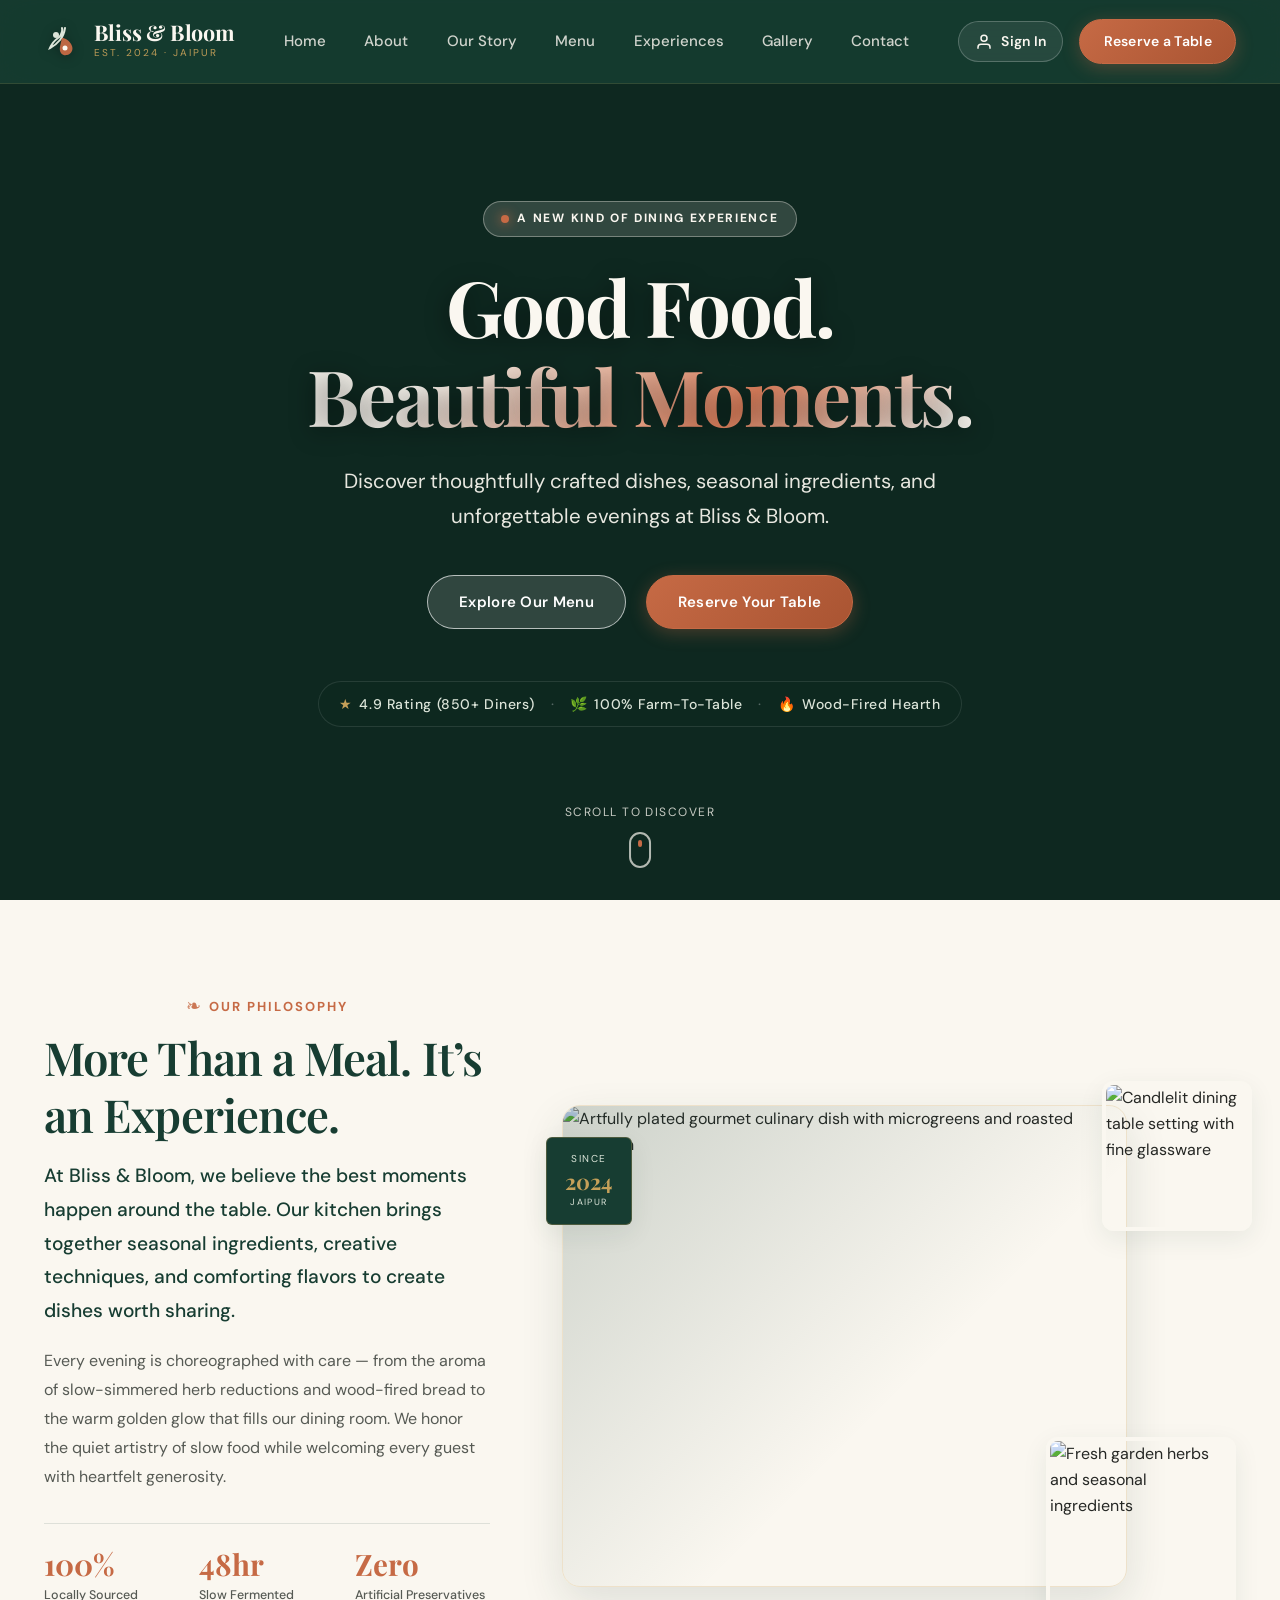
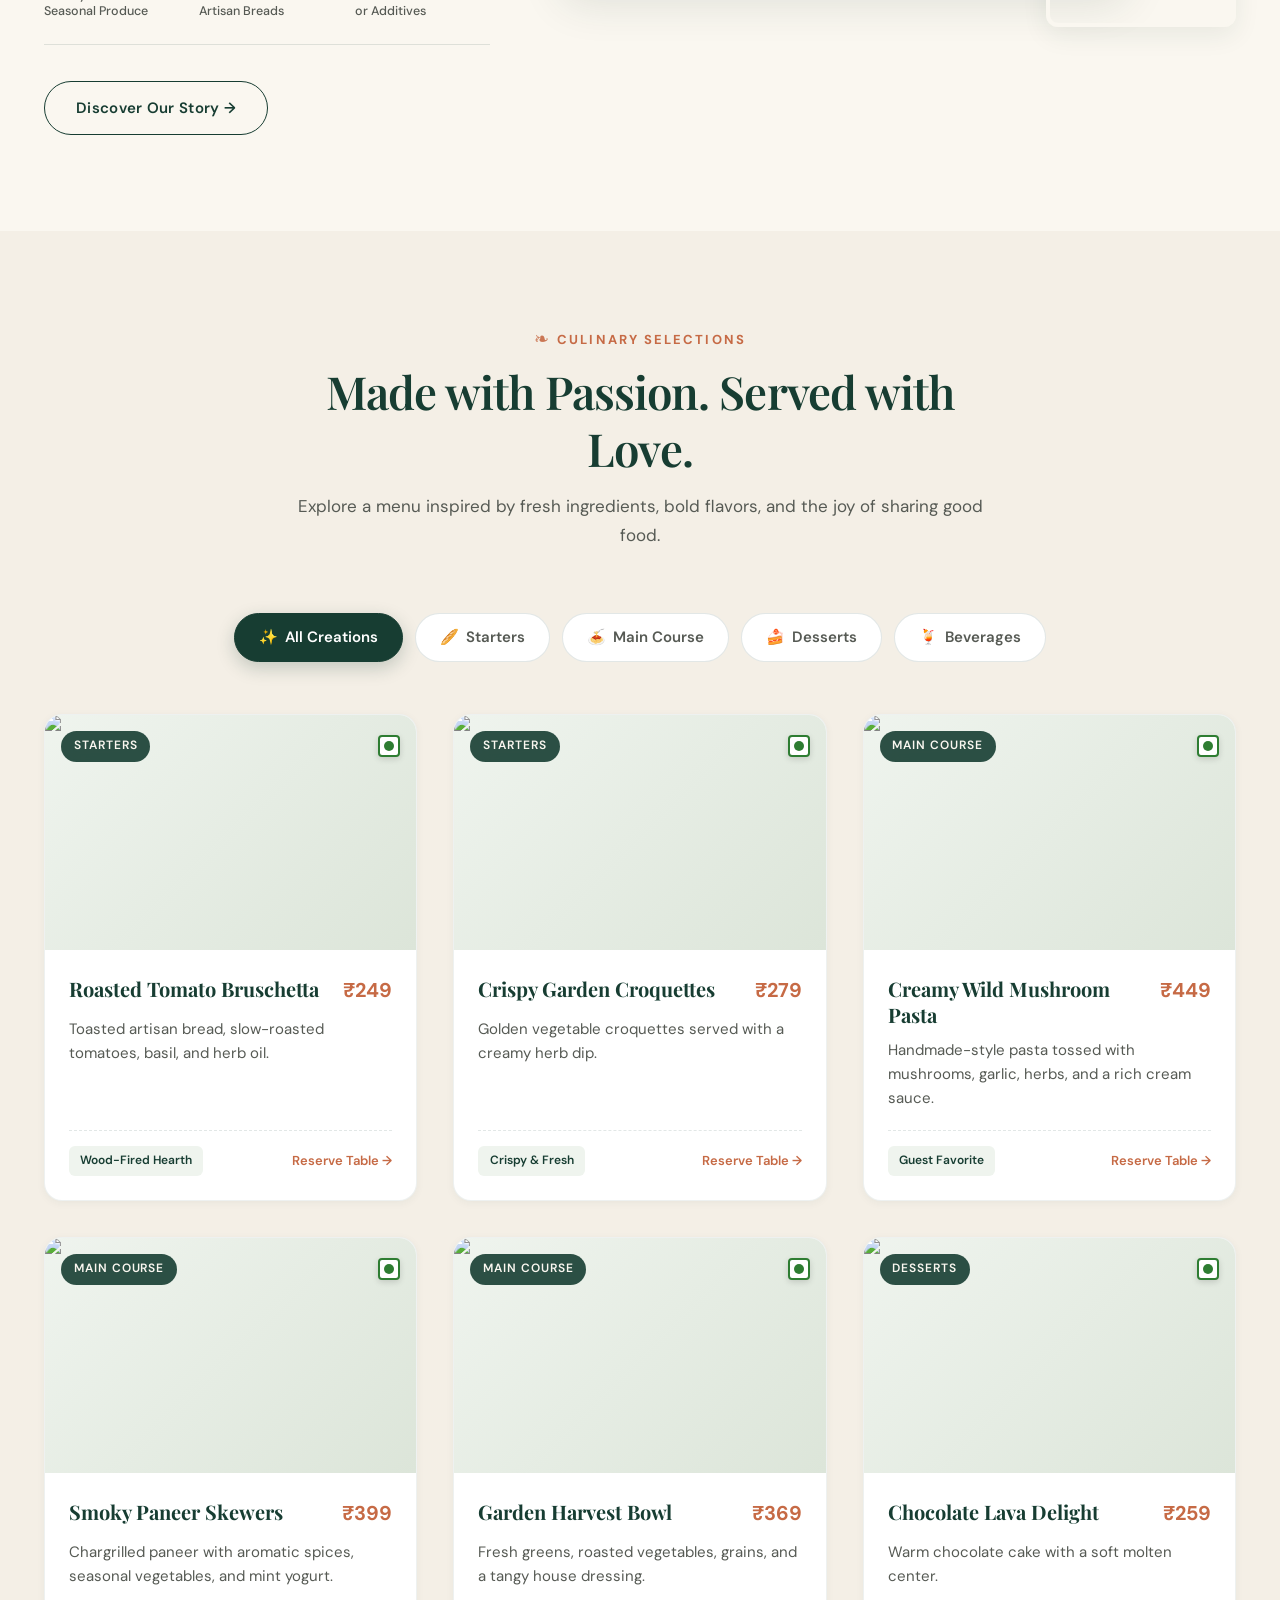
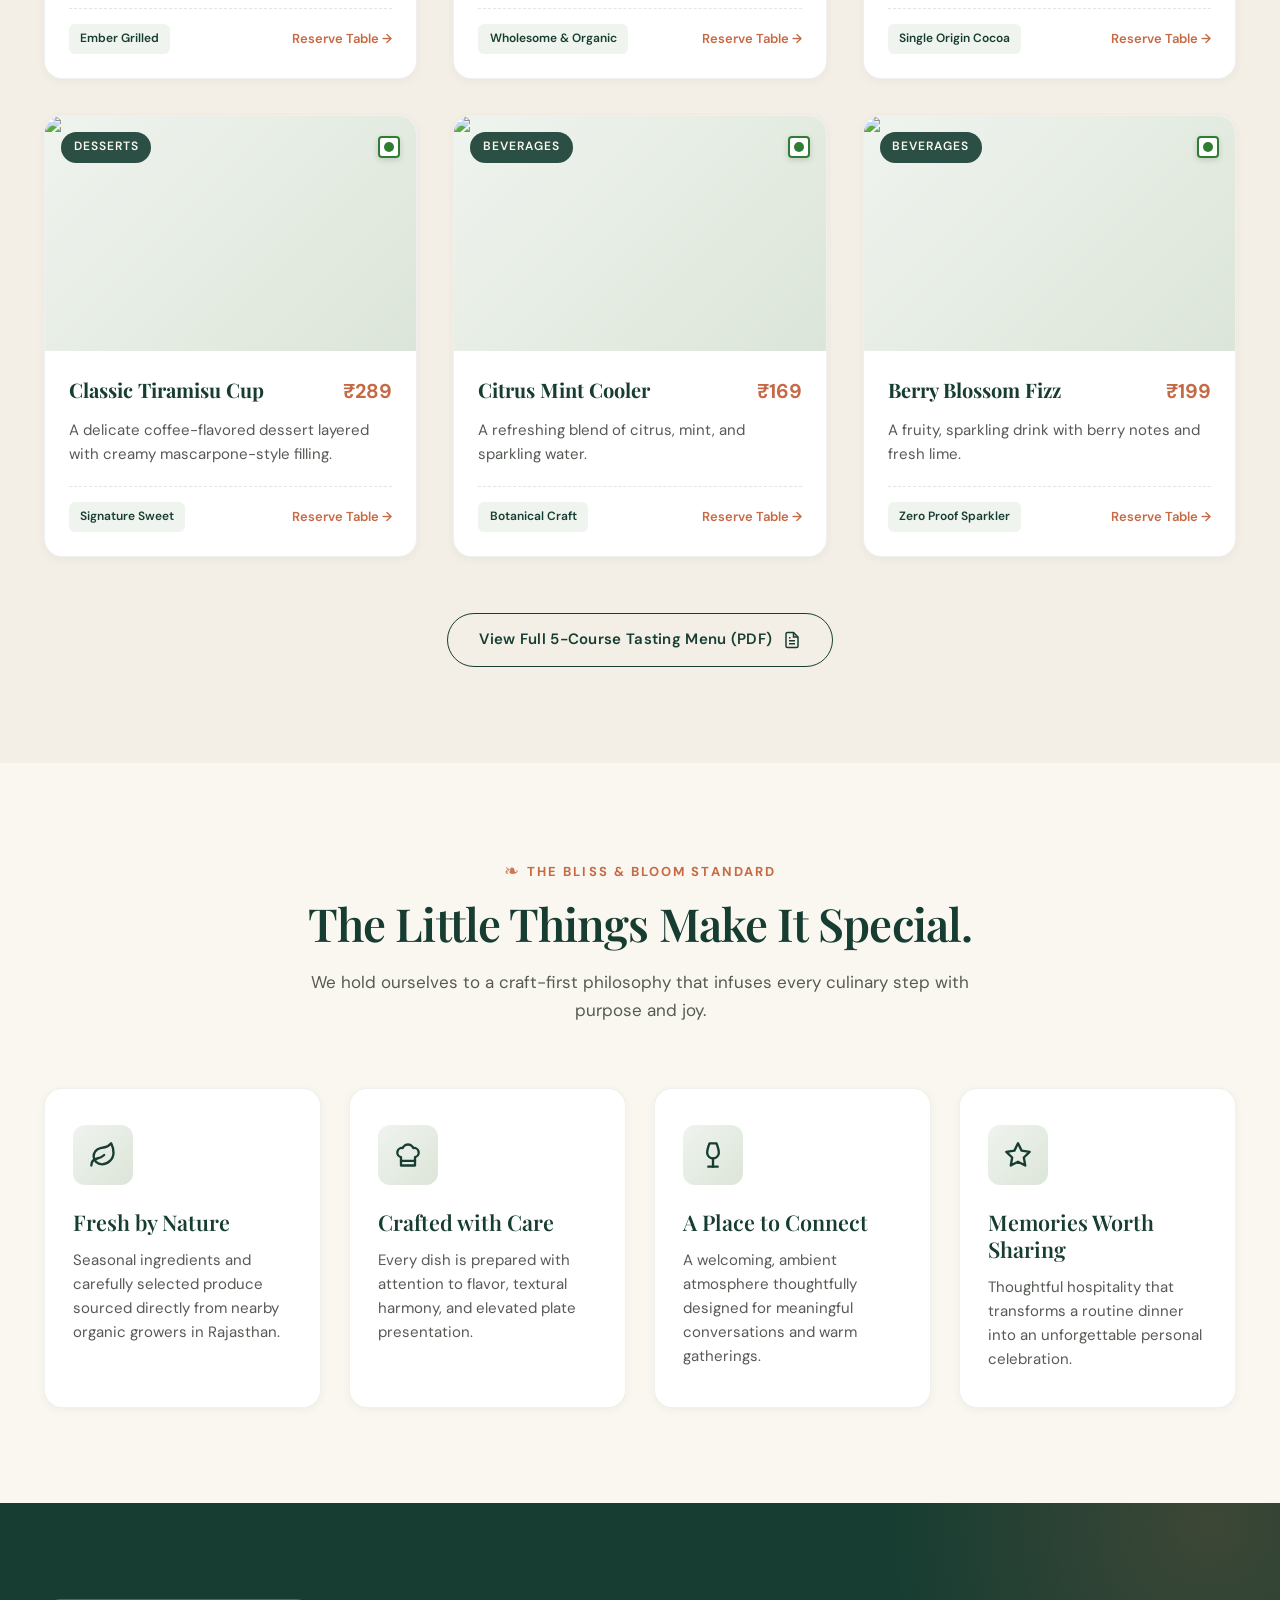
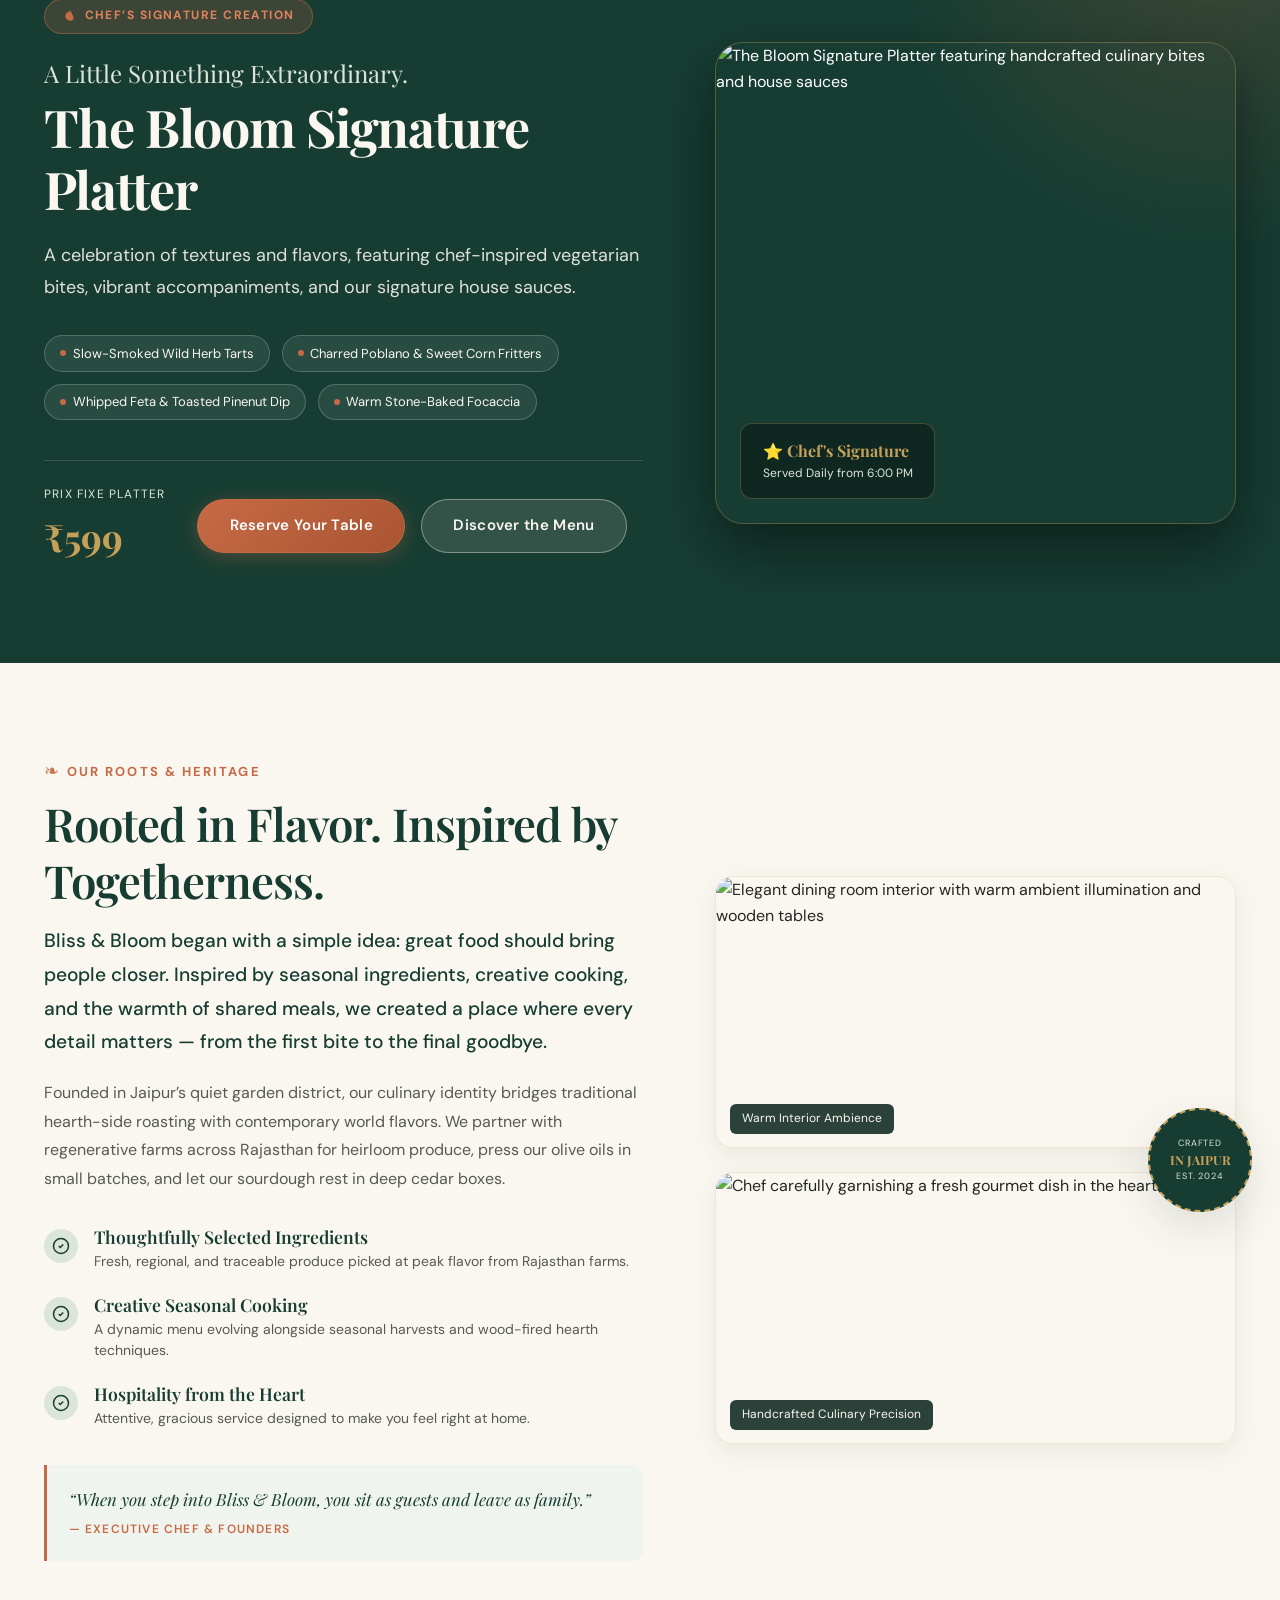
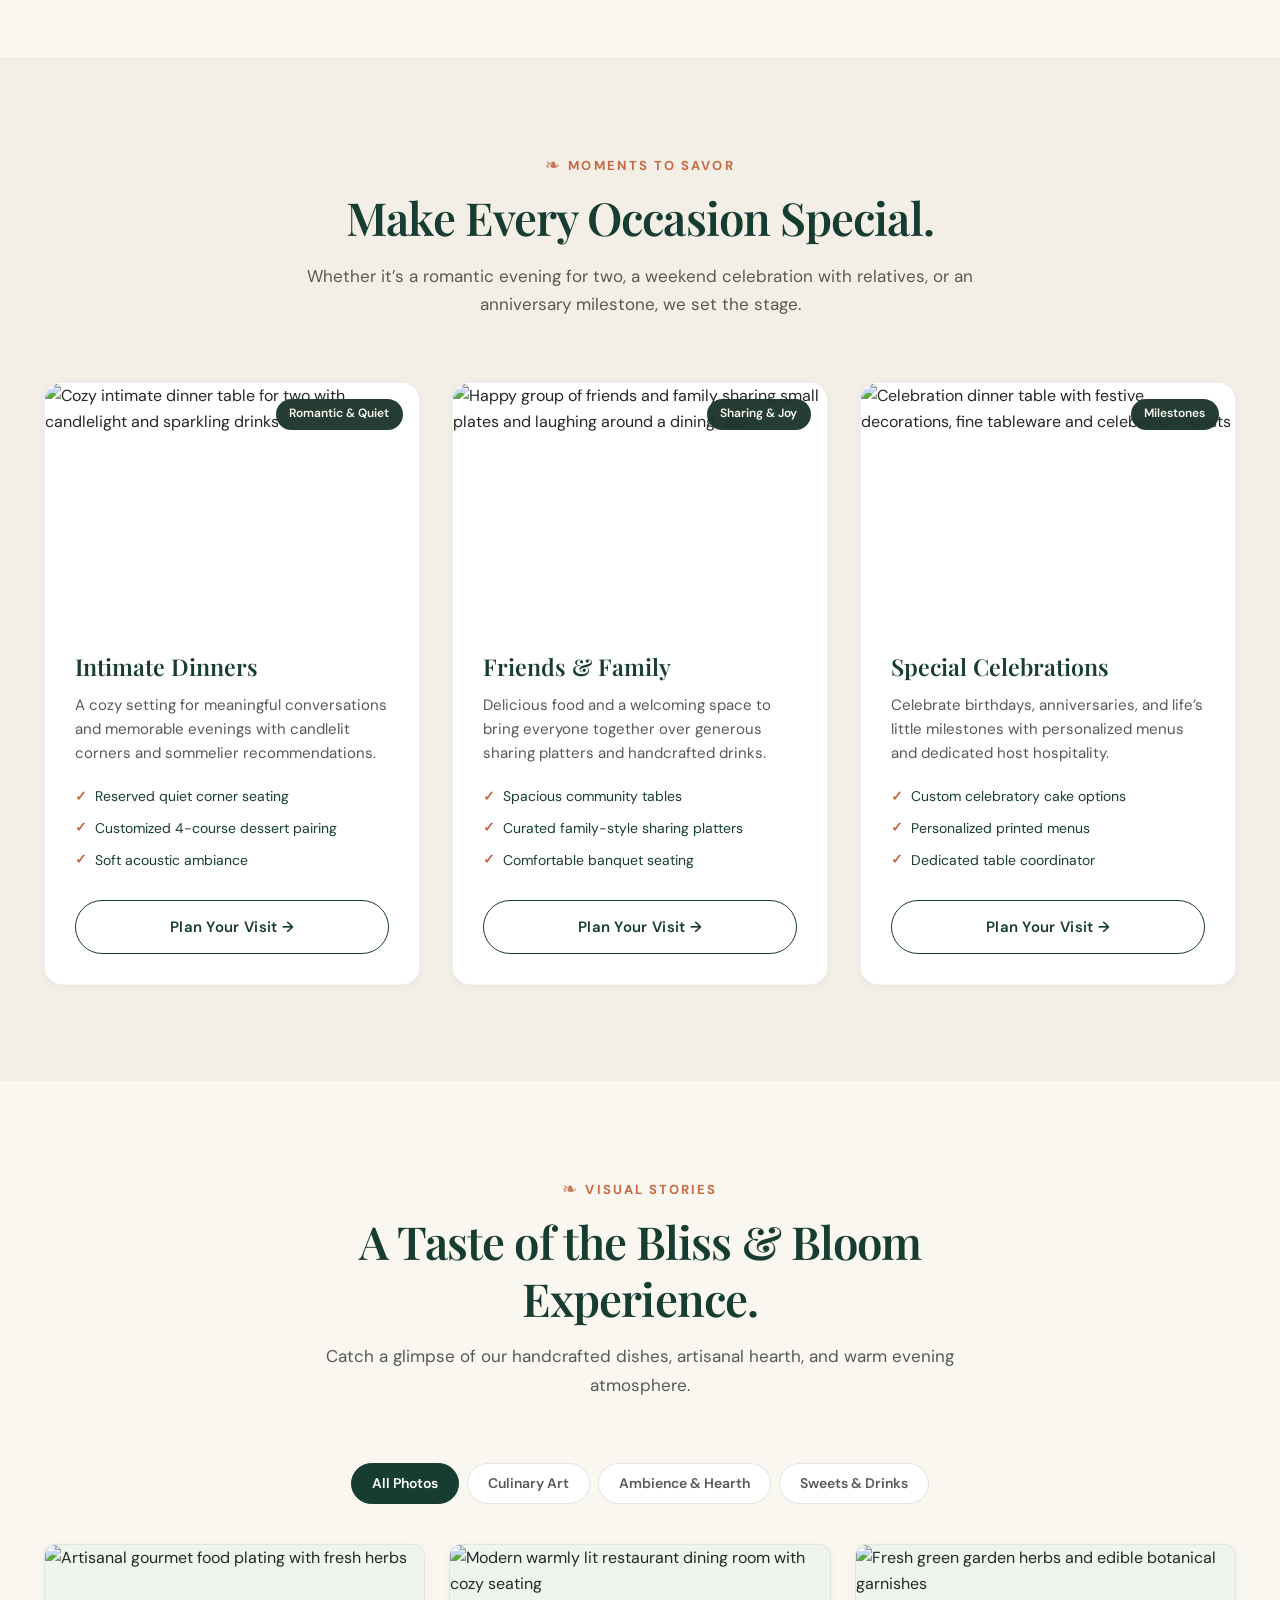
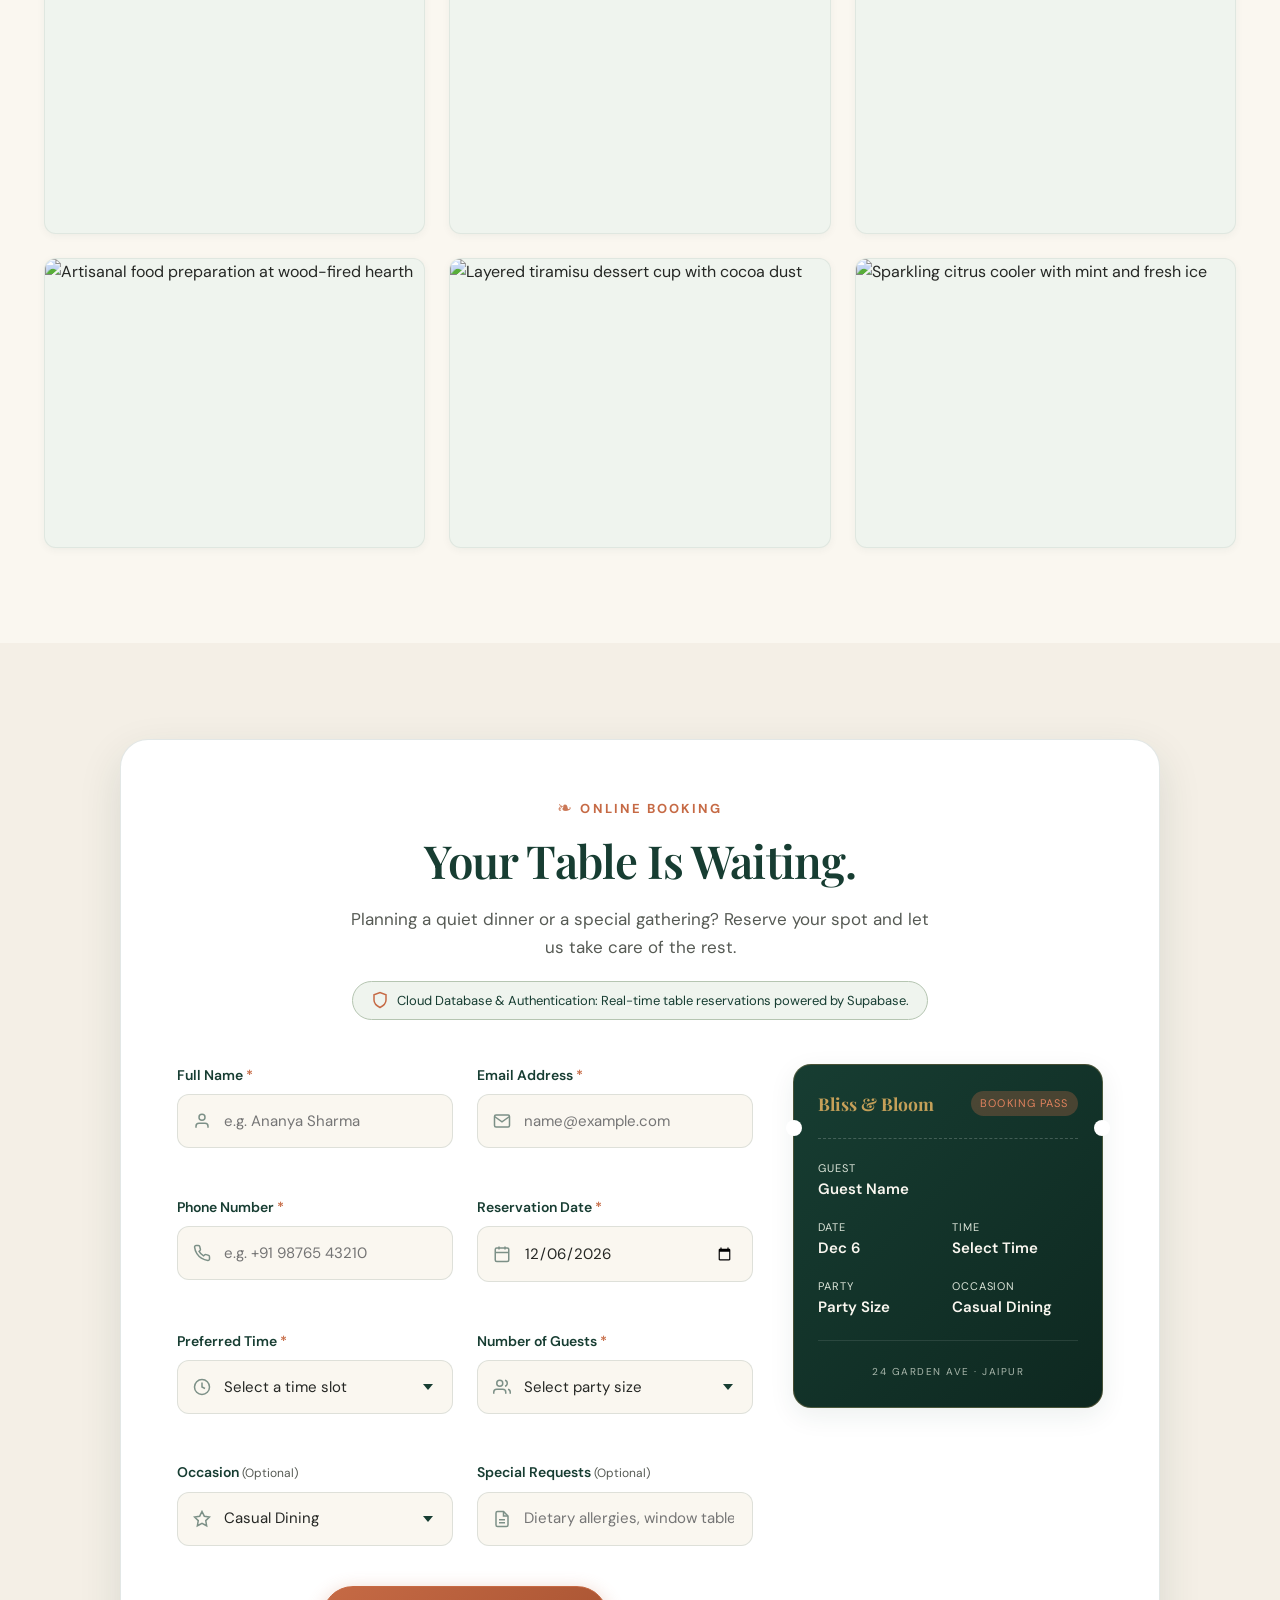
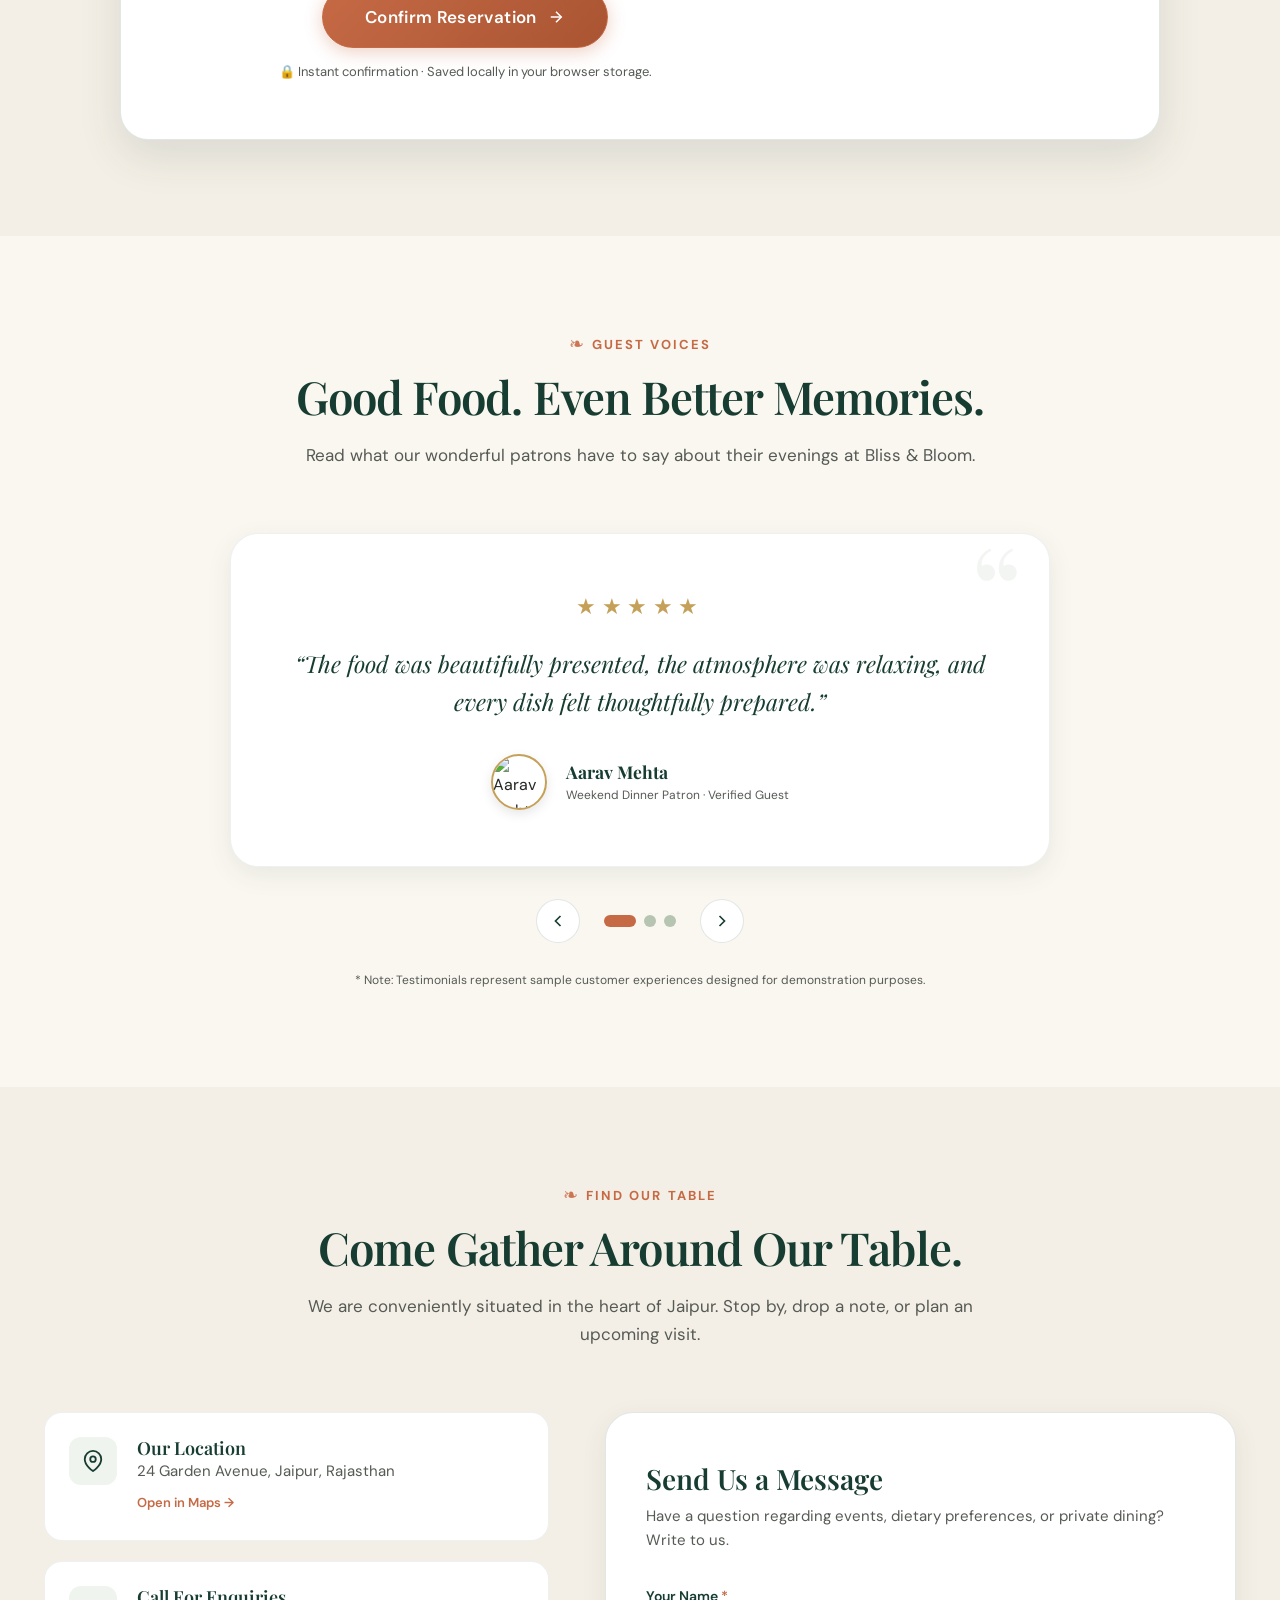
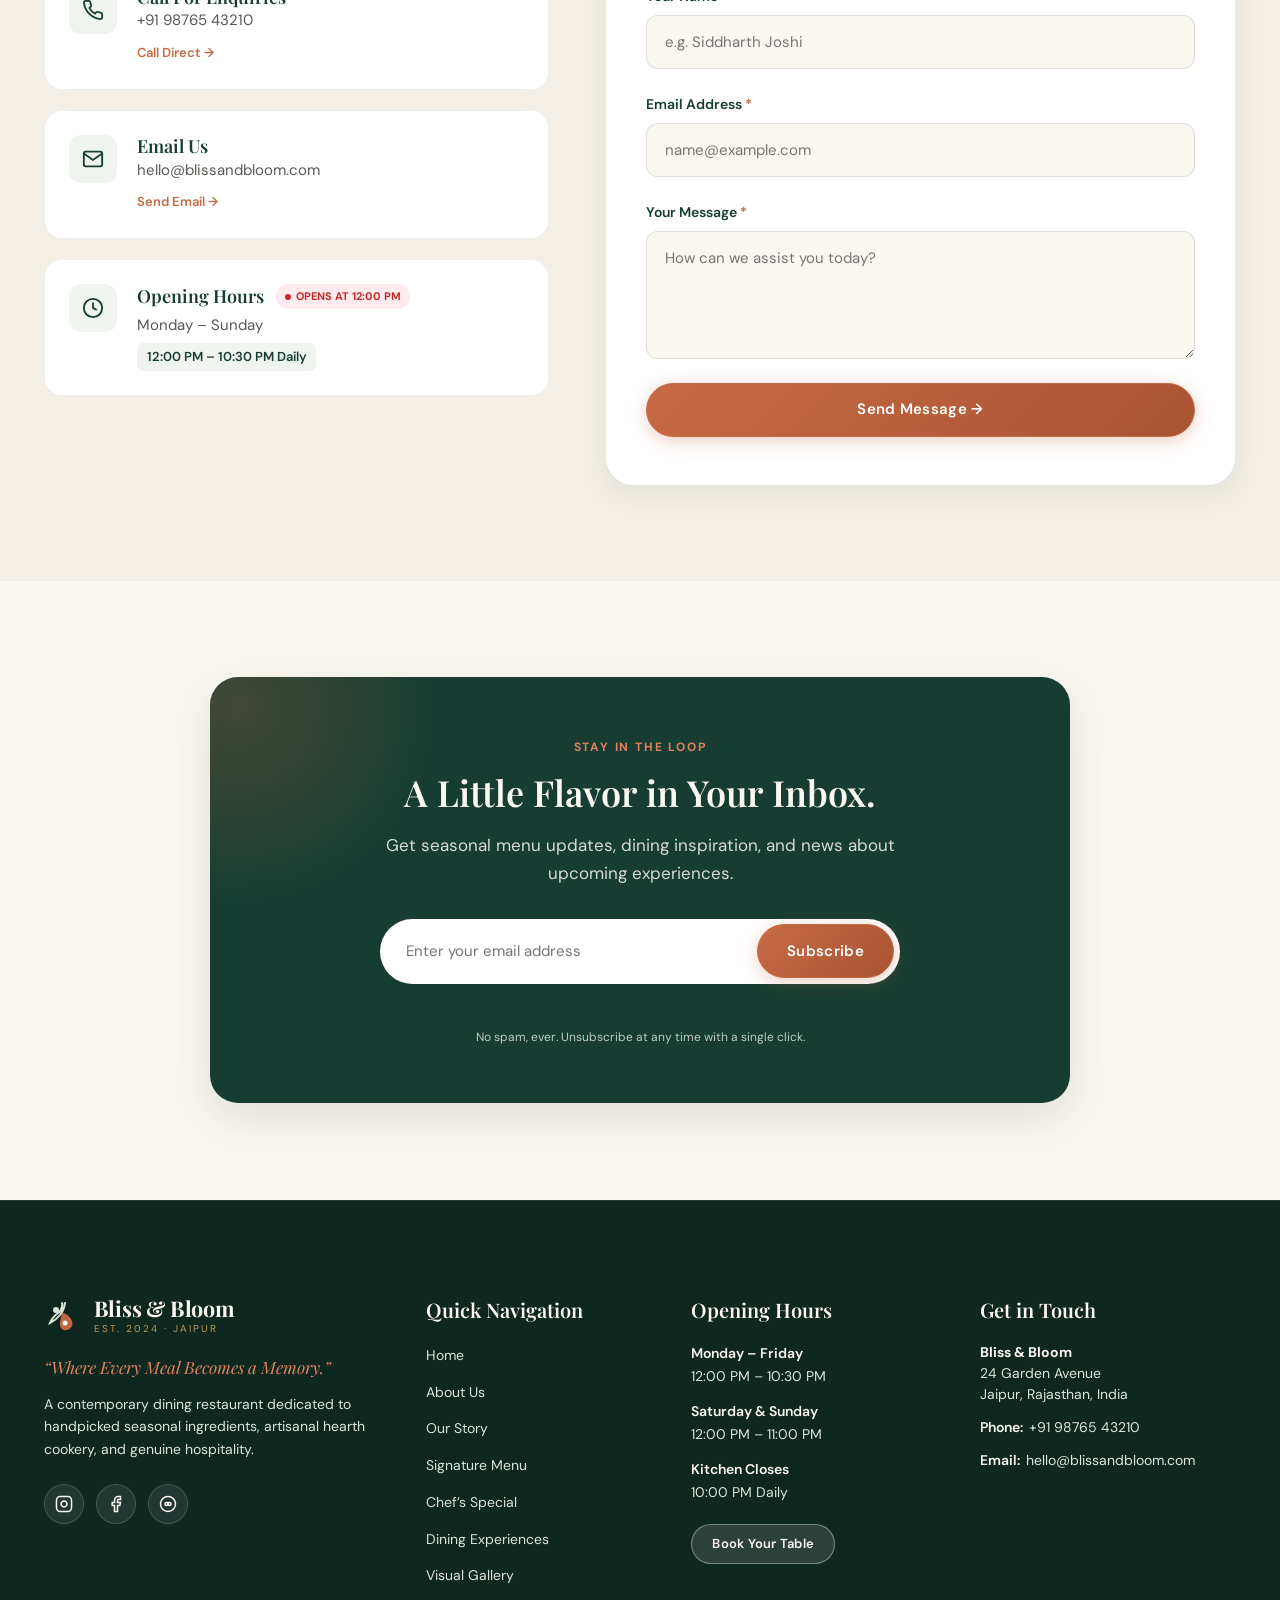
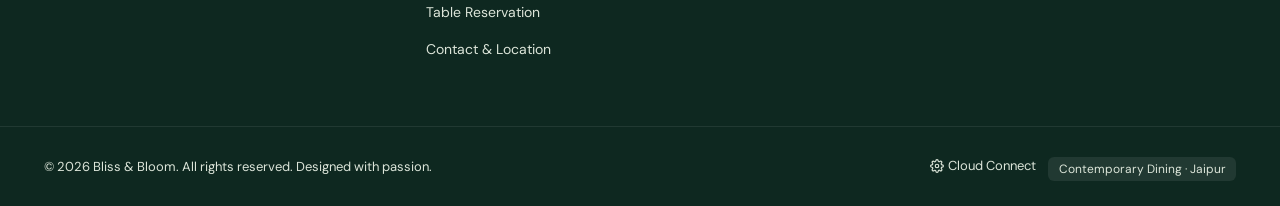
==== commit 54818293: "Implement strict user-specific authentication and authorization with Supabase RLS and remove demo mo" ====
--- a/index.html
+++ b/index.html
@@ -1111,8 +1111,8 @@
               Planning a quiet dinner or a special gathering? Reserve your spot and let us take care of the rest.
             </p>
             <div class="demo-badge-notice" id="cloud-status-badge">
-              <svg viewBox="0 0 24 24" fill="none" stroke="currentColor" stroke-width="2" class="demo-icon"><circle cx="12" cy="12" r="10"></circle><line x1="12" y1="8" x2="12" y2="12"></line><line x1="12" y1="16" x2="12.01" y2="16"></line></svg>
-              <span id="cloud-status-text">Demo Mode: Reservations saved locally in browser storage. Connect Supabase in Cloud Settings for live database sync.</span>
+              <svg viewBox="0 0 24 24" fill="none" stroke="currentColor" stroke-width="2" class="demo-icon"><path d="M12 22s8-4 8-10V5l-8-3-8 3v7c0 6 8 10 8 10z"></path></svg>
+              <span id="cloud-status-text">Cloud Database &amp; Authentication: Real-time table reservations powered by Supabase.</span>
             </div>
           </div>
 
@@ -1316,13 +1316,13 @@
 
           </div>
 
-          <!-- Stored Demo Reservations Quick View Bar -->
+          <!-- User Bookings Bar -->
           <div class="existing-bookings-bar" id="existing-bookings-bar" style="display: none;">
             <div class="existing-bookings-info">
               <svg viewBox="0 0 24 24" fill="none" stroke="currentColor" stroke-width="2" class="info-icon"><path d="M14 2H6a2 2 0 0 0-2 2v16a2 2 0 0 0 2 2h12a2 2 0 0 0 2-2V8z"></path><polyline points="14 2 14 8 20 8"></polyline><line x1="16" y1="13" x2="8" y2="13"></line><line x1="16" y1="17" x2="8" y2="17"></line><polyline points="10 9 9 9 8 9"></polyline></svg>
-              <span id="existing-bookings-text">You have 0 saved demo bookings.</span>
-            </div>
-            <button type="button" class="btn btn-text" id="clear-bookings-btn">Clear demo history</button>
+              <span id="existing-bookings-text">Signed in. You have active table reservations.</span>
+            </div>
+            <button type="button" class="btn btn-text" id="view-user-bookings-btn">View My Bookings &rarr;</button>
           </div>
 
         </div>
@@ -1599,11 +1599,11 @@
 
             <div class="form-alert-success newsletter-success-alert" id="newsletter-success-alert" style="display: none;" role="alert">
               <svg viewBox="0 0 24 24" fill="none" stroke="currentColor" stroke-width="2" class="alert-icon"><path d="M22 11.08V12a10 10 0 1 1-5.93-9.14"></path><polyline points="22 4 12 14.01 9 11.01"></polyline></svg>
-              <span>Thank you for subscribing! (Demo subscription simulated).</span>
+              <span>Thank you for subscribing! Your email has been added to our guest newsletter list.</span>
             </div>
 
             <p class="newsletter-note">
-              No spam, ever. Unsubscribe at any time. Treated as a front-end demo.
+              No spam, ever. Unsubscribe at any time with a single click.
             </p>
           </div>
         </div>
@@ -1722,7 +1722,7 @@
             <svg viewBox="0 0 24 24" fill="none" stroke="currentColor" stroke-width="2" style="width: 14px; height: 14px; display: inline-block; vertical-align: middle; margin-right: 4px;"><circle cx="12" cy="12" r="3"></circle><path d="M19.4 15a1.65 1.65 0 0 0 .33 1.82l.06.06a2 2 0 0 1 0 2.83 2 2 0 0 1-2.83 0l-.06-.06a1.65 1.65 0 0 0-1.82-.33 1.65 1.65 0 0 0-1 1.51V21a2 2 0 0 1-2 2 2 2 0 0 1-2-2v-.09A1.65 1.65 0 0 0 9 19.4a1.65 1.65 0 0 0-1.82.33l-.06.06a2 2 0 0 1-2.83 0 2 2 0 0 1 0-2.83l.06-.06a1.65 1.65 0 0 0 .33-1.82 1.65 1.65 0 0 0-1.51-1H3a2 2 0 0 1-2-2 2 2 0 0 1 2-2h.09A1.65 1.65 0 0 0 4.6 9a1.65 1.65 0 0 0-.33-1.82l-.06-.06a2 2 0 0 1 0-2.83 2 2 0 0 1 2.83 0l.06.06a1.65 1.65 0 0 0 1.82.33H9a1.65 1.65 0 0 0 1-1.51V3a2 2 0 0 1 2-2 2 2 0 0 1 2 2v.09a1.65 1.65 0 0 0 1 1.51 1.65 1.65 0 0 0 1.82-.33l.06-.06a2 2 0 0 1 2.83 0 2 2 0 0 1 0 2.83l-.06.06a1.65 1.65 0 0 0-.33 1.82V9a1.65 1.65 0 0 0 1.51 1H21a2 2 0 0 1 2 2 2 2 0 0 1-2 2h-.09a1.65 1.65 0 0 0-1.51 1z"></path></svg>
             Cloud Connect
           </button>
-          <span class="demo-tag">Demonstration Restaurant Project</span>
+          <span class="demo-tag">Contemporary Dining · Jaipur</span>
         </div>
       </div>
     </div>
@@ -1826,8 +1826,8 @@
           <button type="button" class="btn btn-outline" id="close-modal-action-btn">Done</button>
         </div>
 
-        <p class="confirmation-disclaimer">
-          * Demo Notice: This reservation is saved locally on your device for demo purposes.
+        <p class="confirmation-disclaimer" id="confirmation-disclaimer-text">
+          A confirmation summary has been registered to your reservation record.
         </p>
       </div>
     </div>
@@ -1893,7 +1893,7 @@
       <!-- Cloud status callout -->
       <div class="cloud-mode-banner" id="auth-cloud-mode-banner">
         <span class="cloud-status-dot"></span>
-        <span id="auth-cloud-mode-text">Checking Supabase connection...</span>
+        <span id="auth-cloud-mode-text">Supabase Secure Authentication</span>
       </div>
 
       <!-- Tabs -->
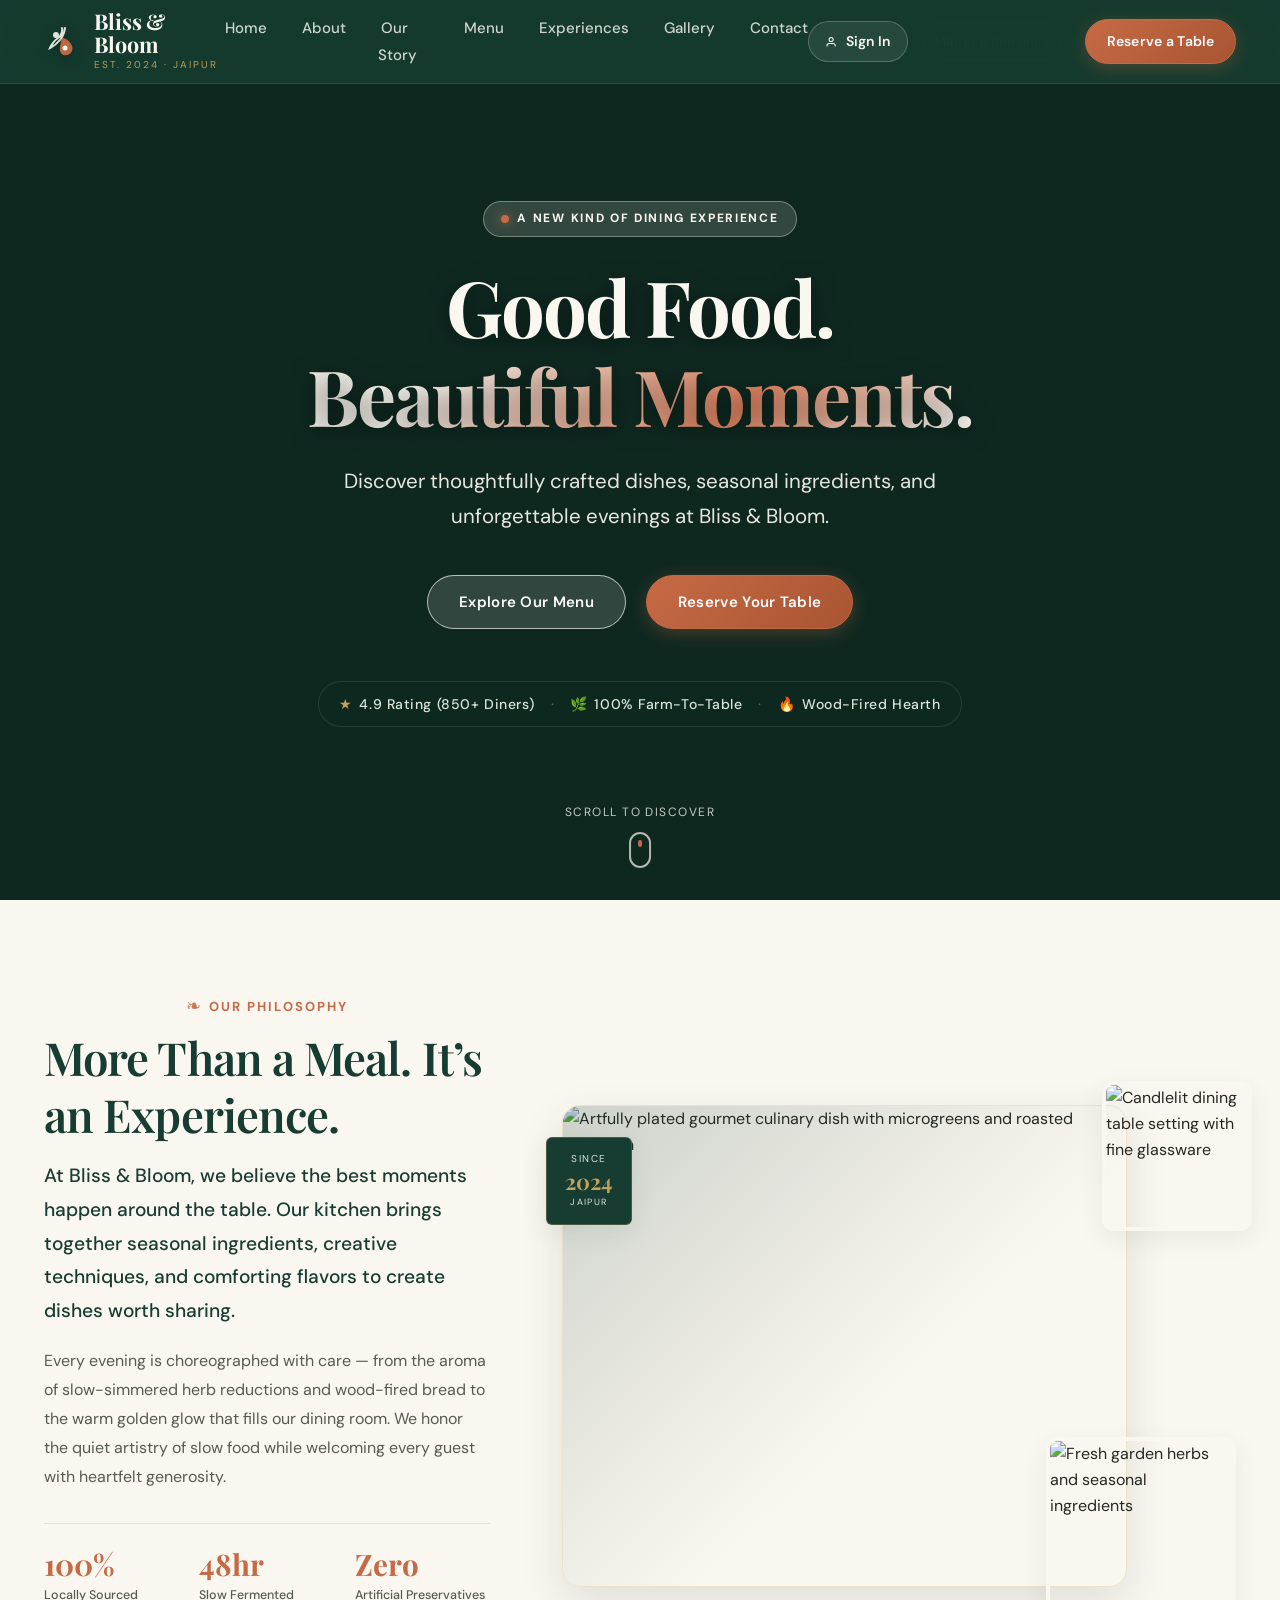
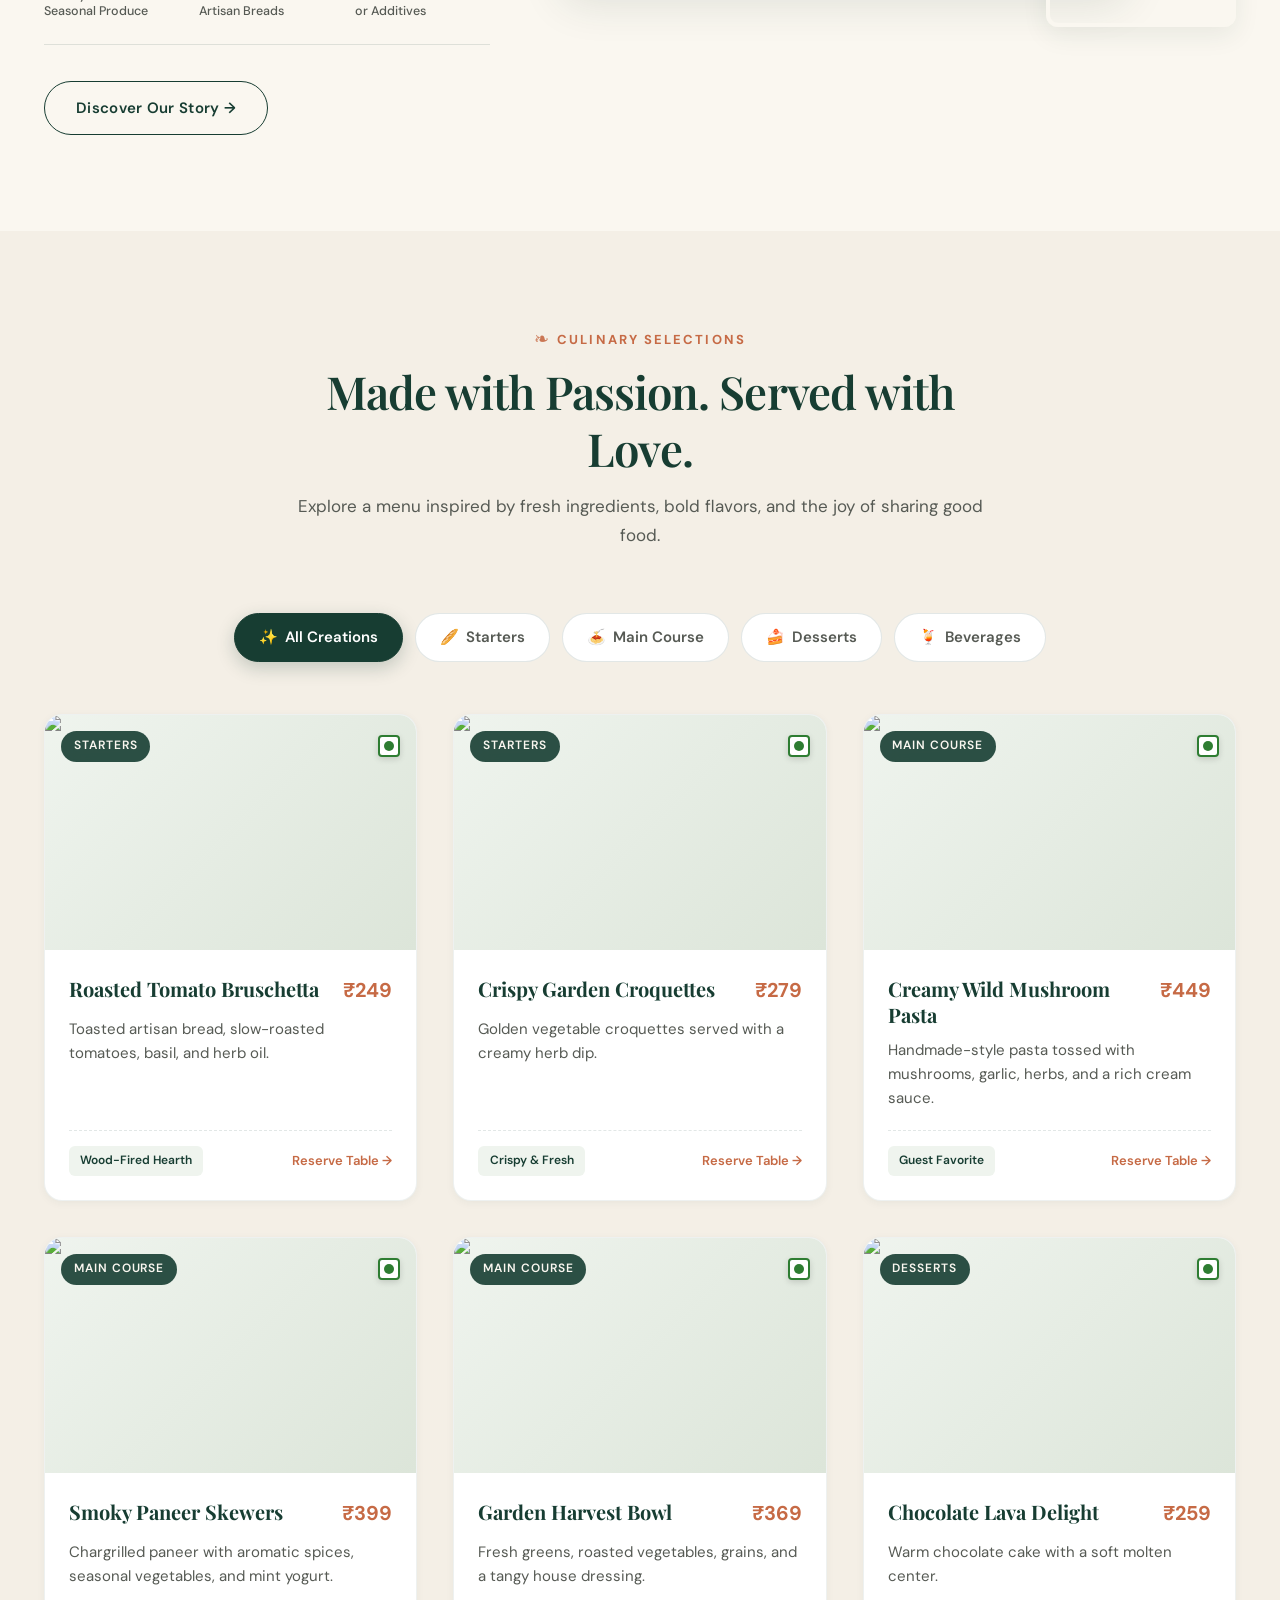
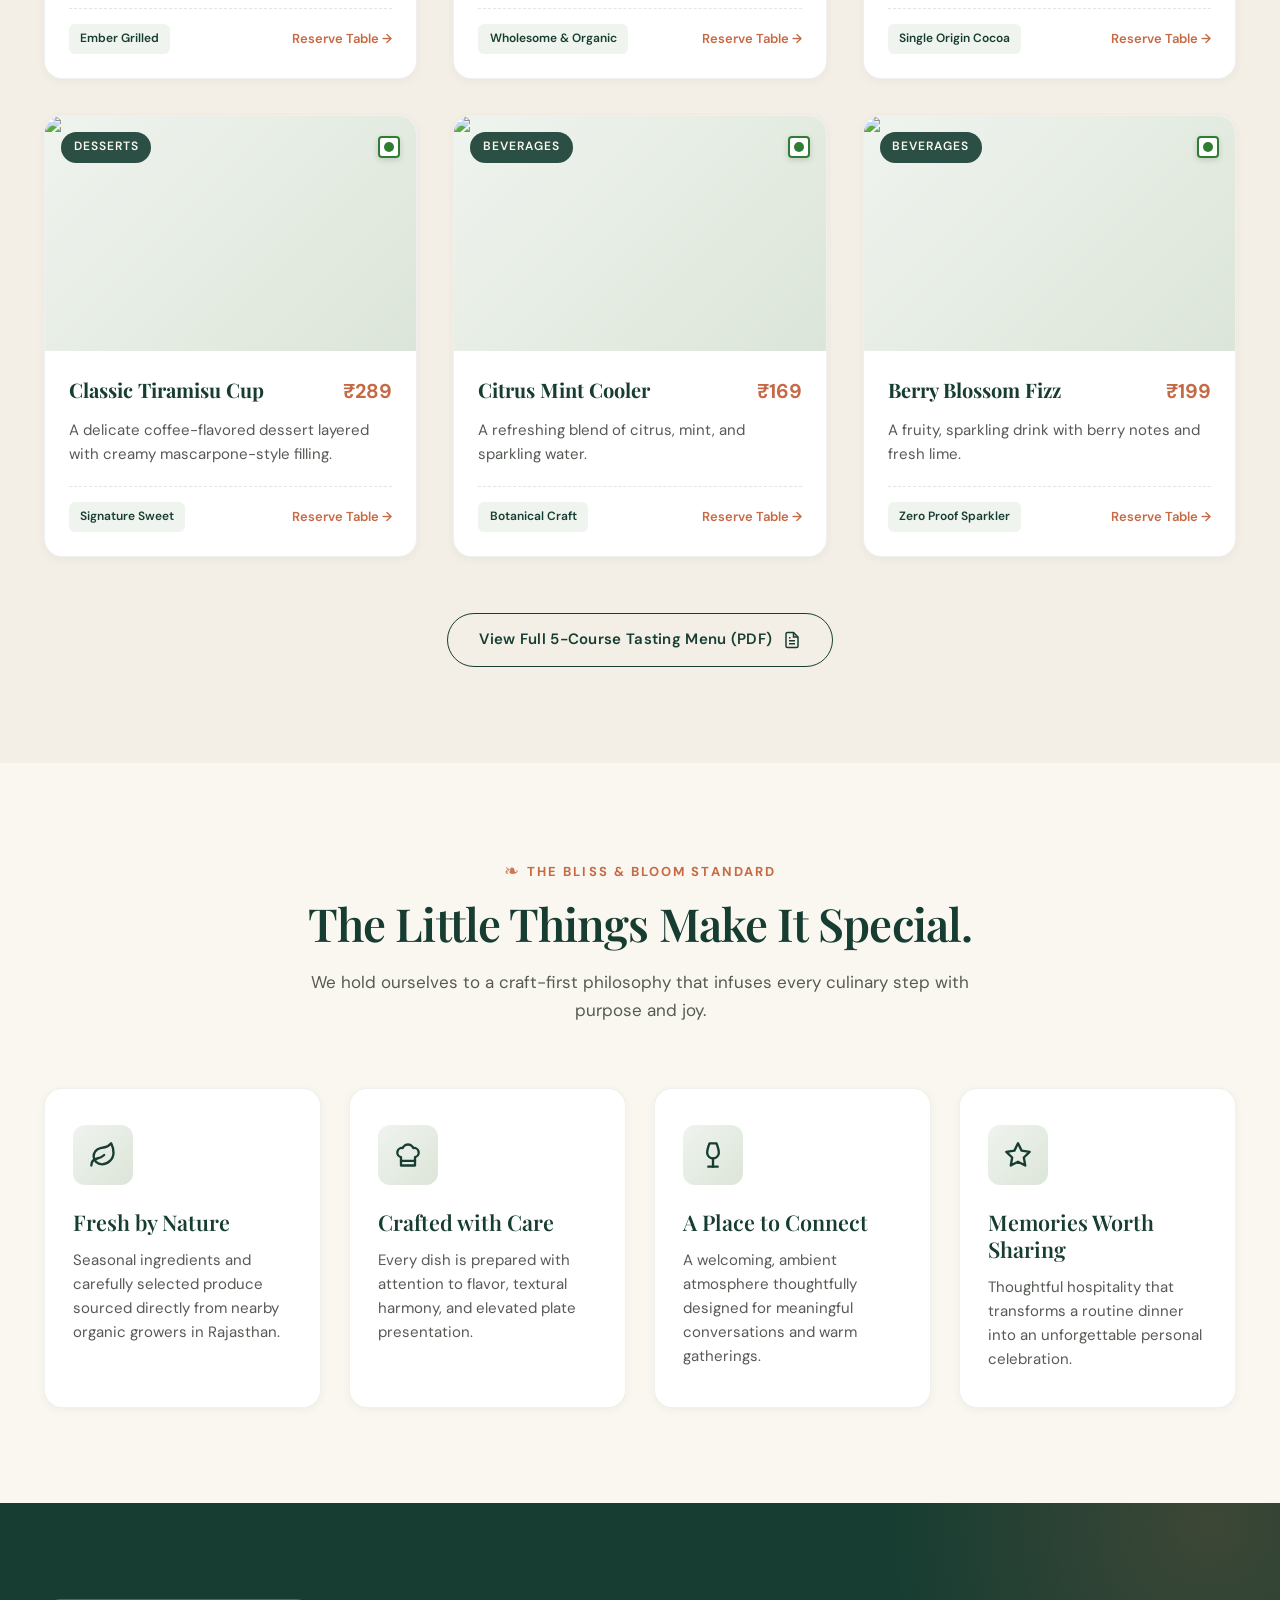
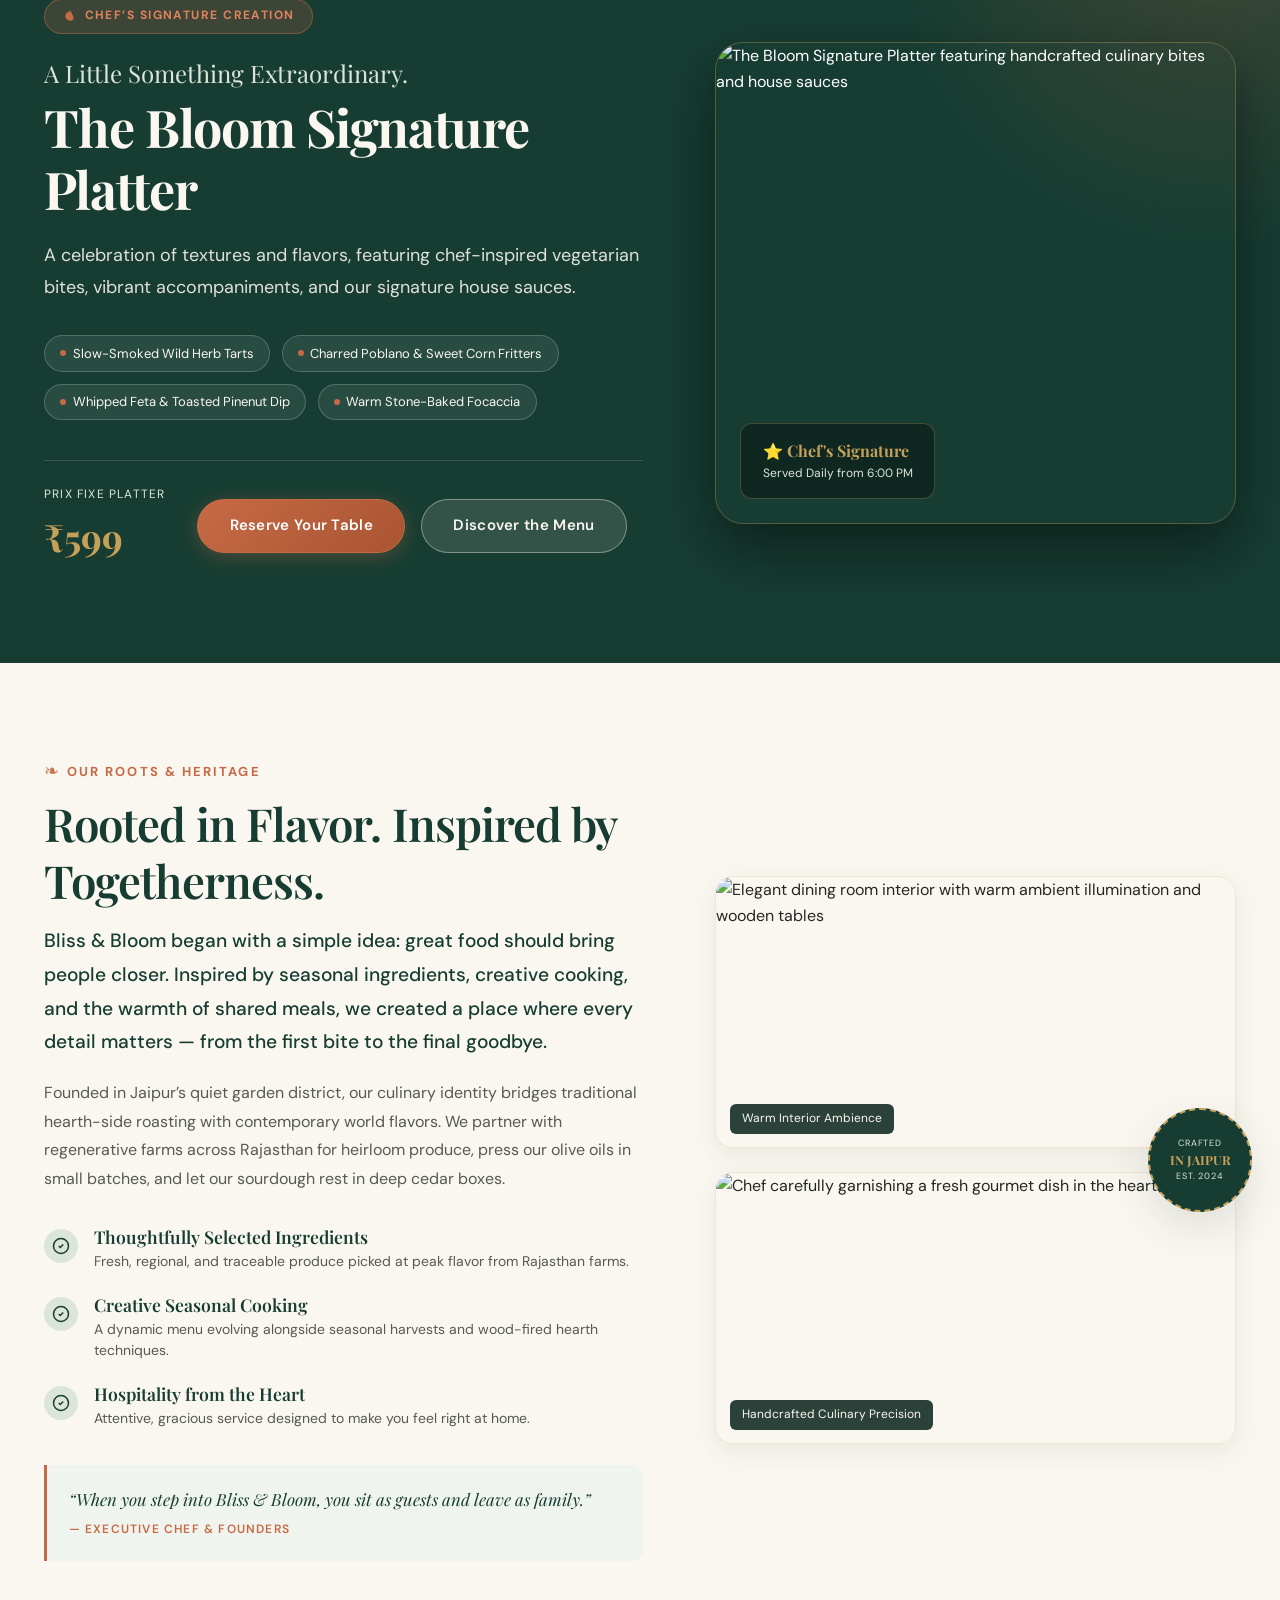
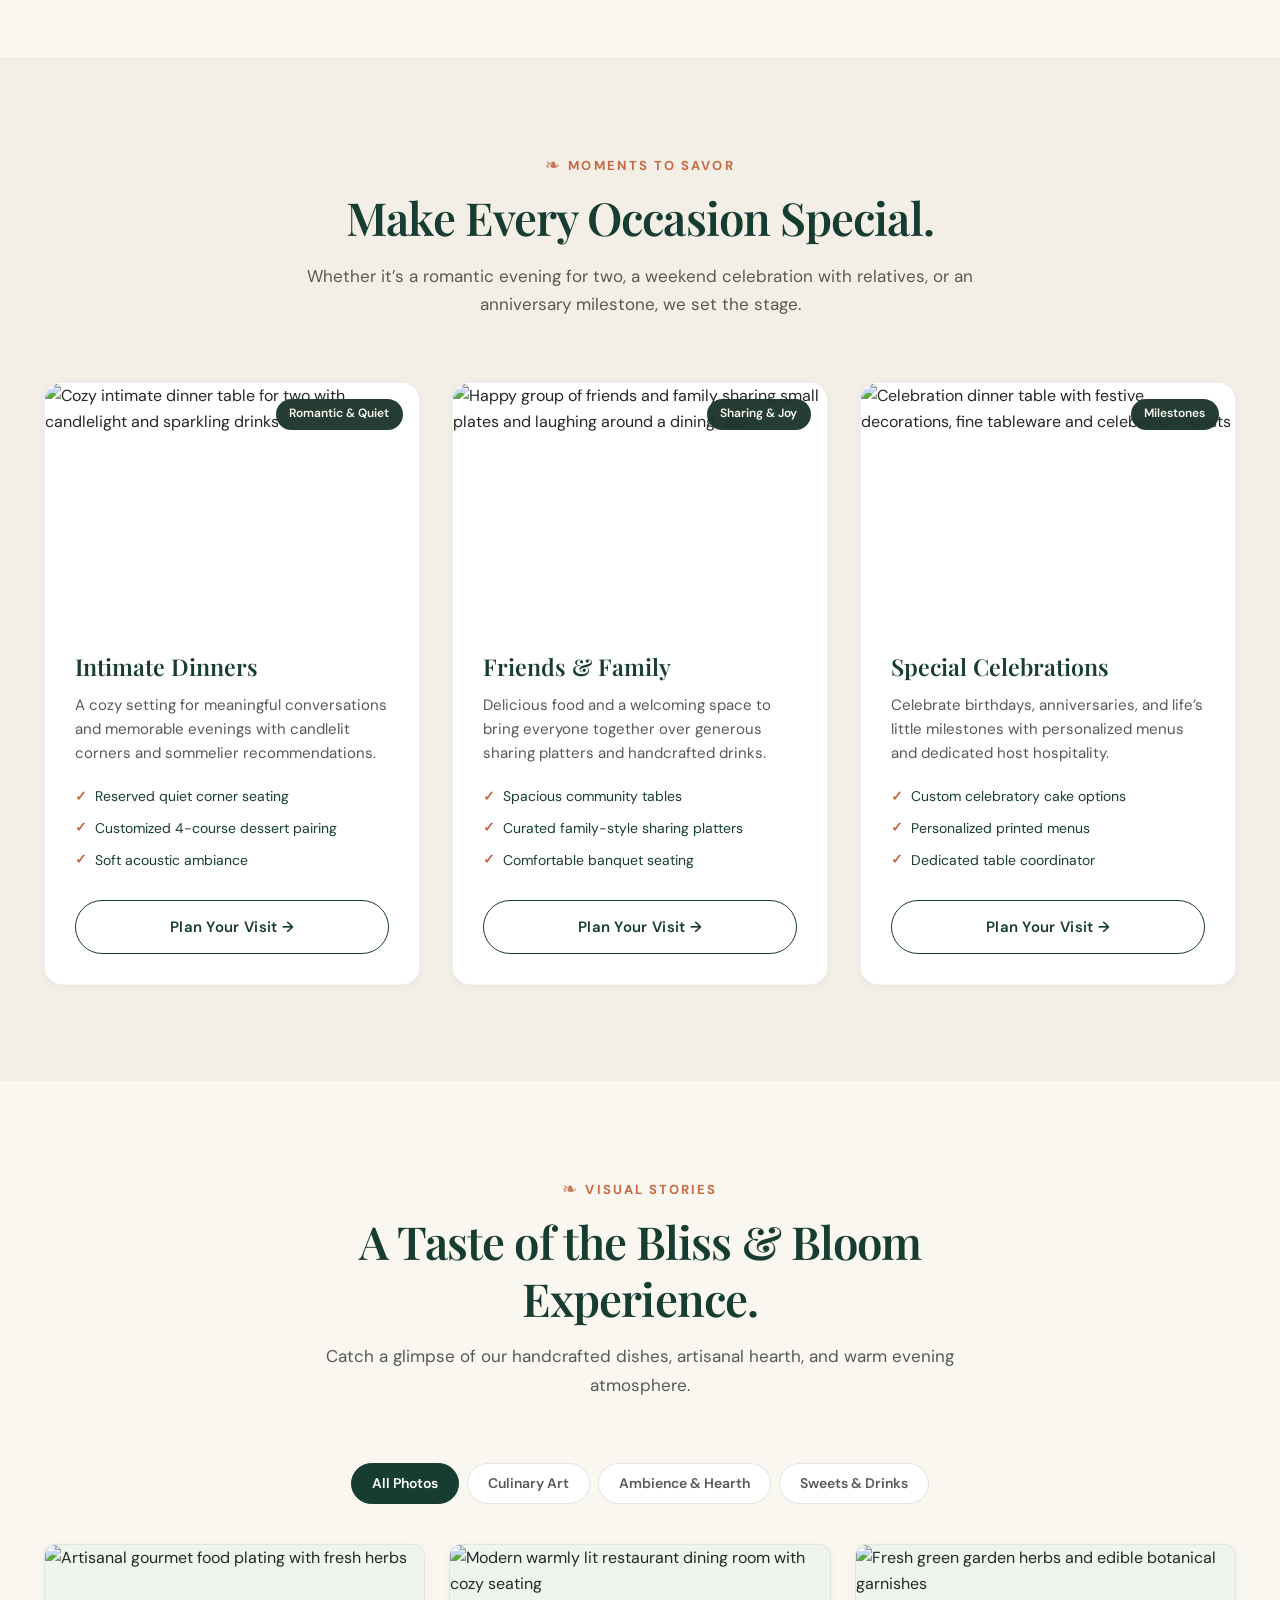
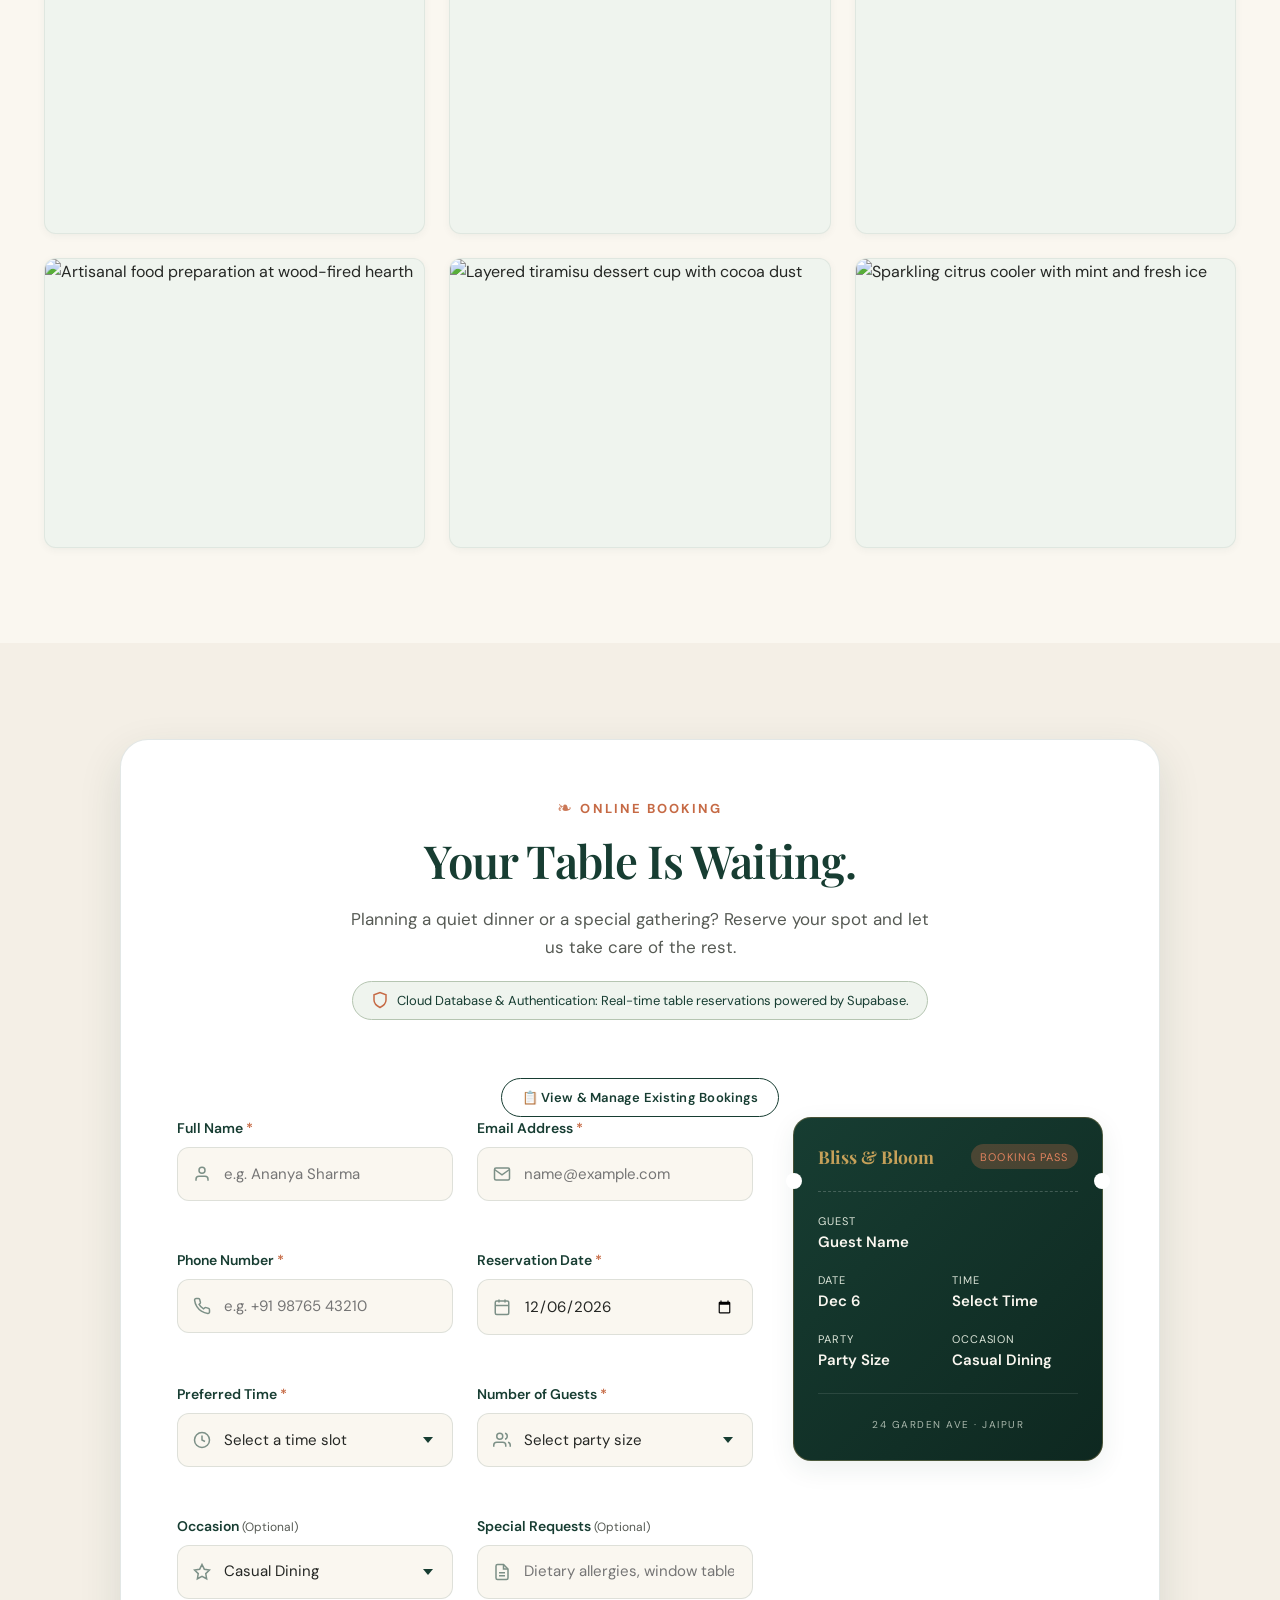
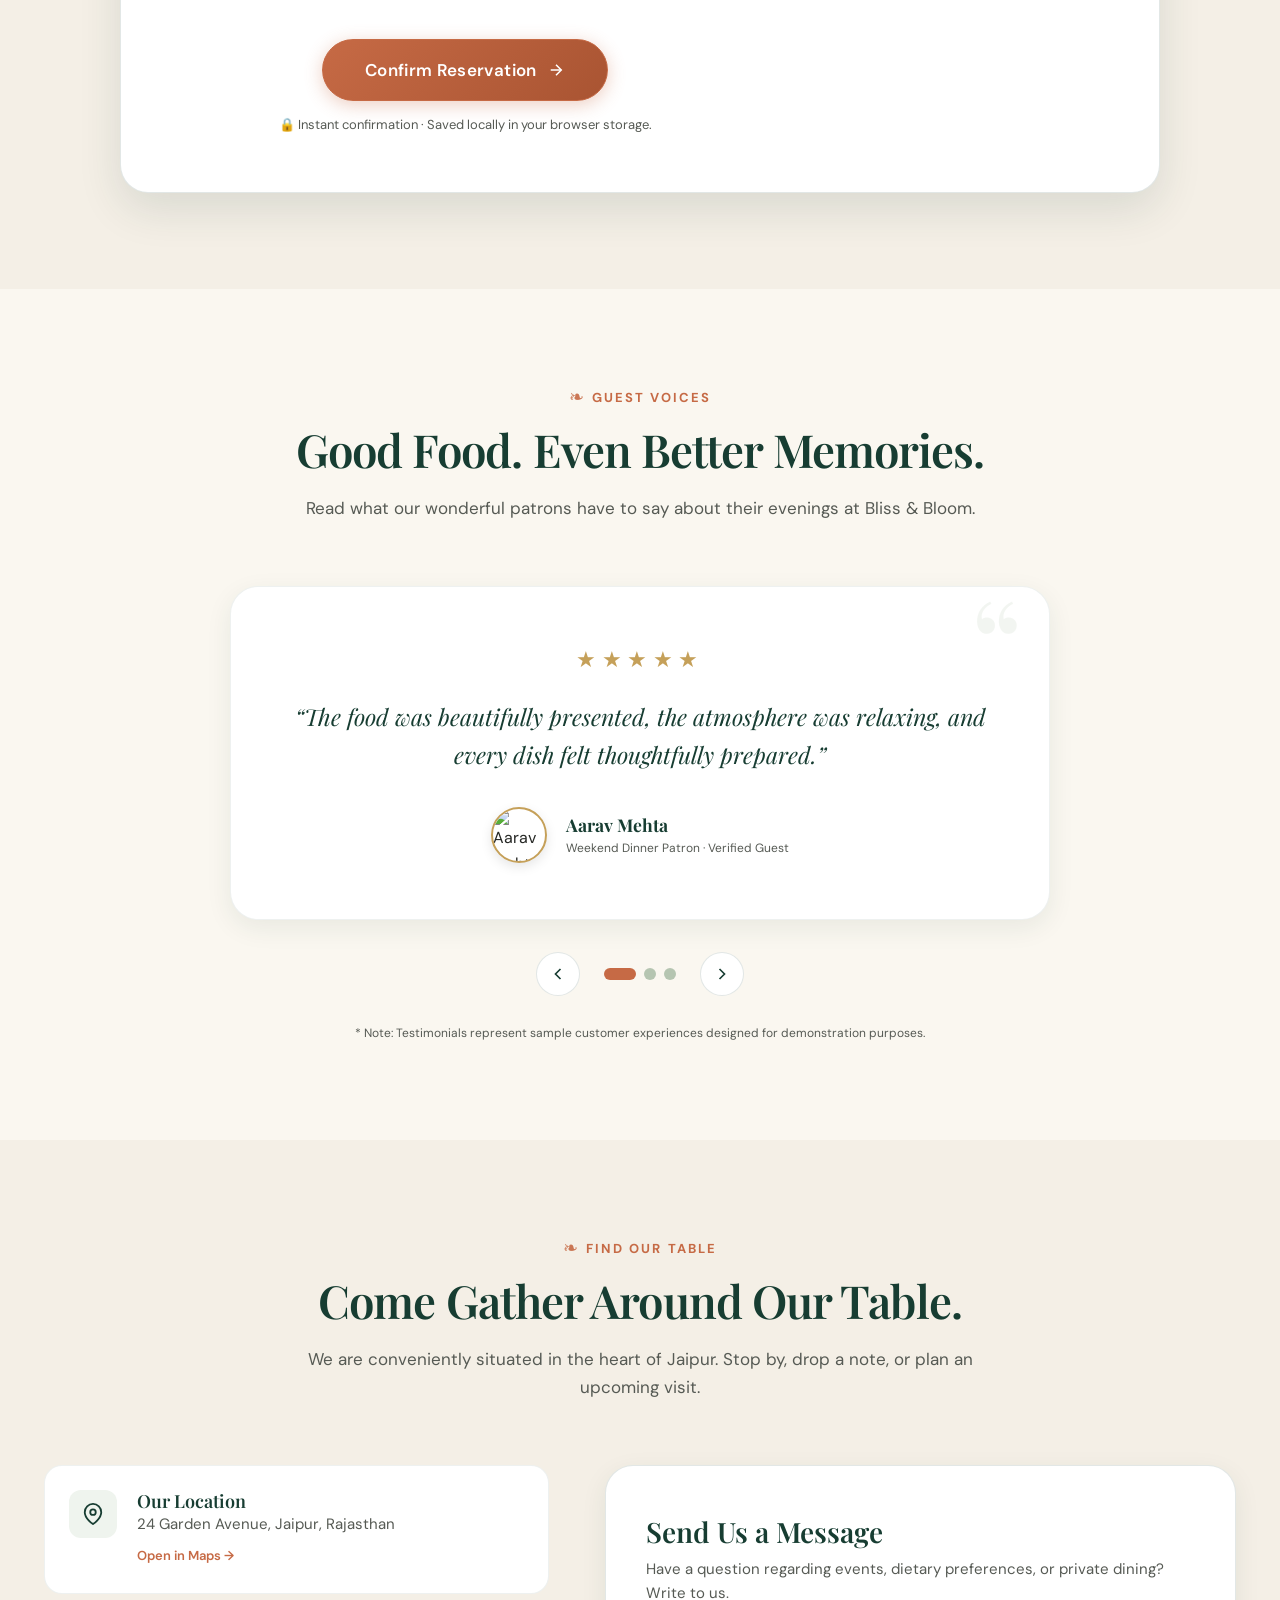
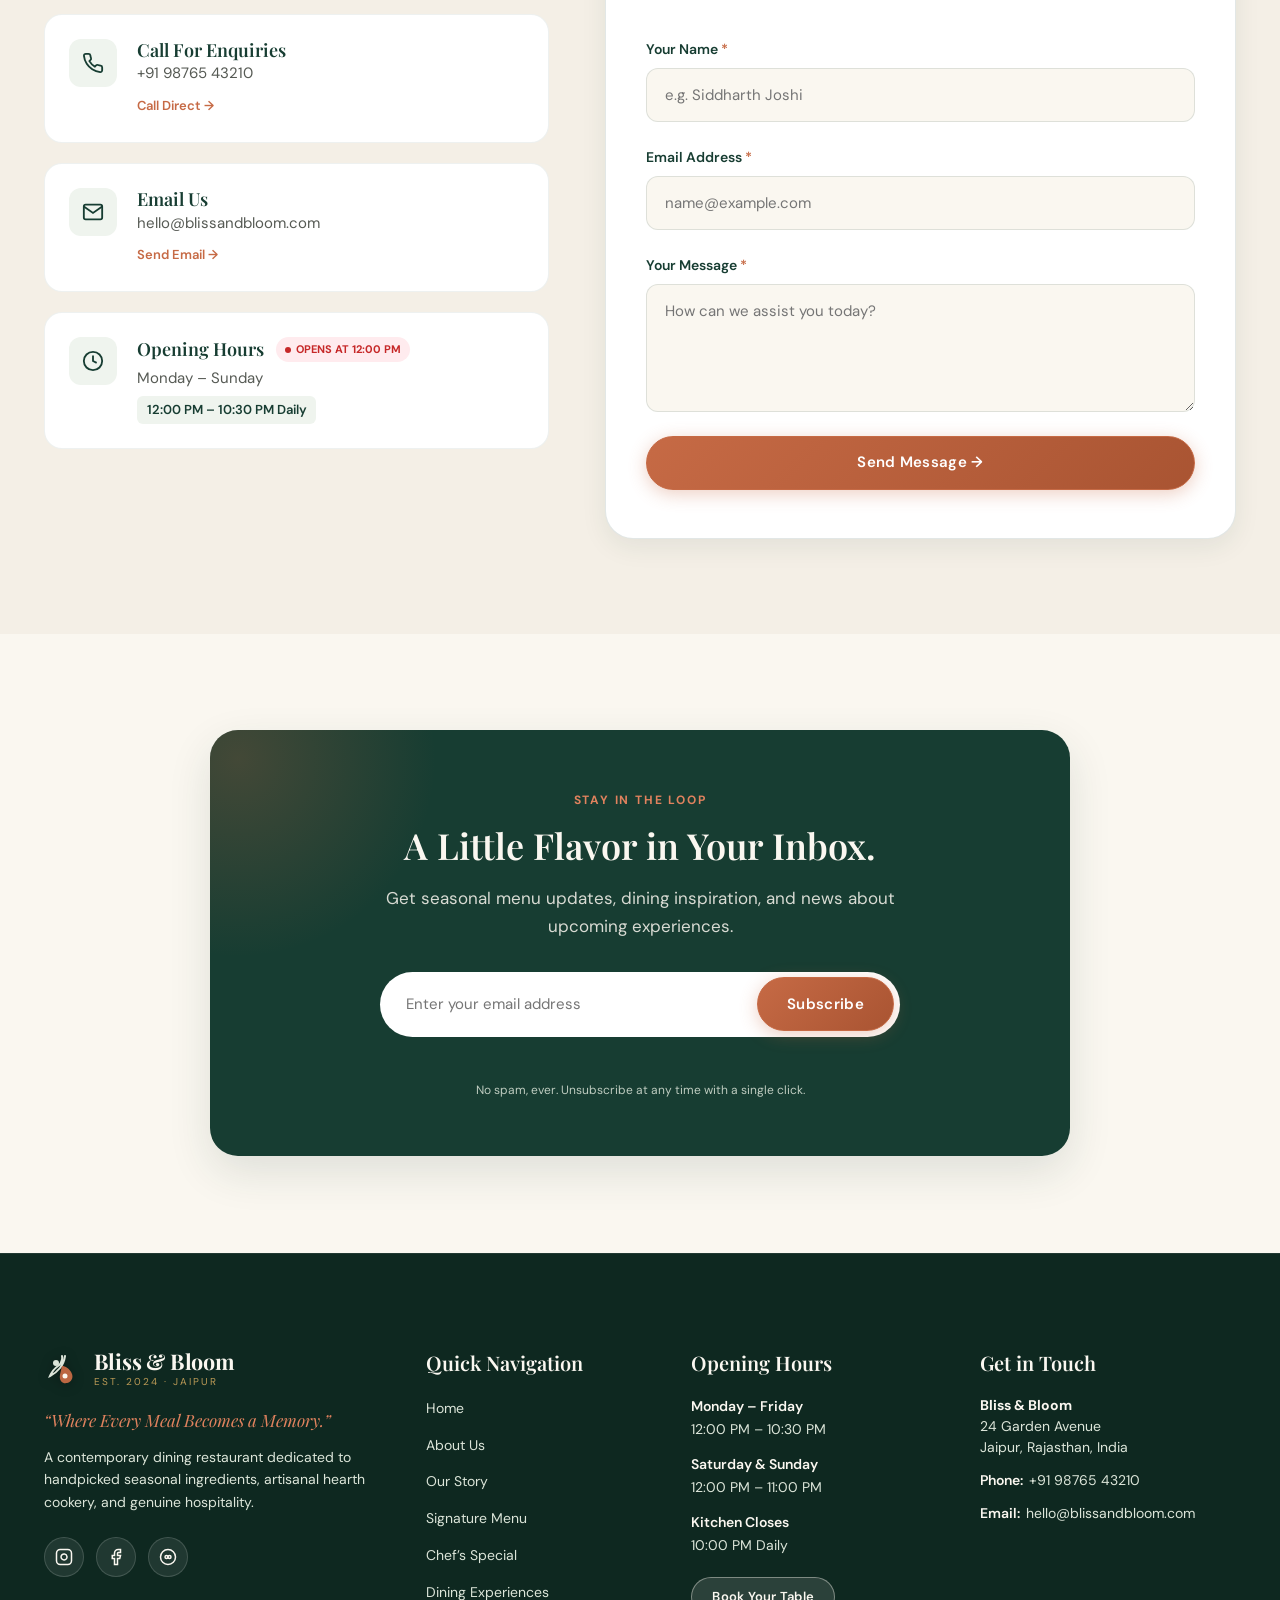
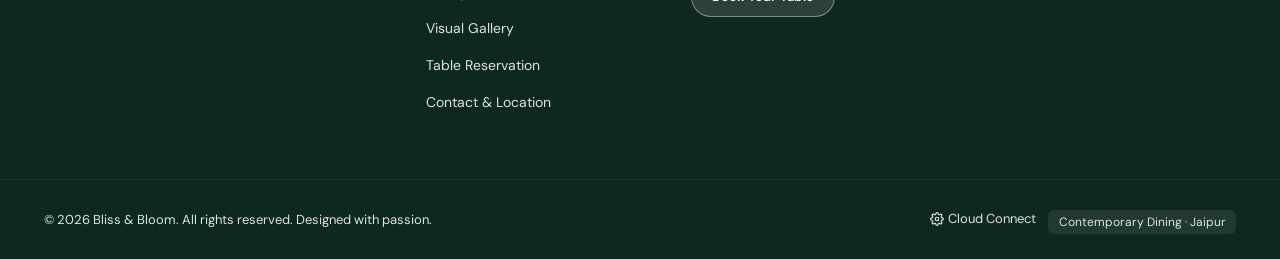
==== commit caae9bf7: "Implement full CRUD operations (Read, Update, Delete) for table reservations with Supabase" ====
--- a/index.html
+++ b/index.html
@@ -102,6 +102,7 @@
           </div>
         </div>
 
+        <button type="button" class="btn btn-outline btn-nav btn-manage-bookings" id="header-manage-reservations-btn">Manage Bookings</button>
         <a href="#reservation" class="btn btn-primary btn-nav">Reserve a Table</a>
         
         <!-- Mobile Menu Hamburger Button -->
@@ -1114,6 +1115,11 @@
               <svg viewBox="0 0 24 24" fill="none" stroke="currentColor" stroke-width="2" class="demo-icon"><path d="M12 22s8-4 8-10V5l-8-3-8 3v7c0 6 8 10 8 10z"></path></svg>
               <span id="cloud-status-text">Cloud Database &amp; Authentication: Real-time table reservations powered by Supabase.</span>
             </div>
+            <div style="margin-top: 0.85rem; display: flex; justify-content: center; gap: 0.75rem; flex-wrap: wrap;">
+              <button type="button" class="btn btn-outline btn-sm" id="section-view-reservations-btn">
+                📋 View &amp; Manage Existing Bookings
+              </button>
+            </div>
           </div>
 
           <!-- Main Booking Layout: Form + Live Pass Summary Preview -->
@@ -2006,18 +2012,36 @@
     </div>
   </div>
 
-  <!-- 5. My Reservations Modal -->
+  <!-- 5. My Reservations Modal (READ & DELETE) -->
   <div class="reservation-modal" id="user-reservations-modal" role="dialog" aria-modal="true" aria-label="My table reservations" style="display: none;">
     <div class="modal-backdrop" id="user-reservations-backdrop"></div>
-    <div class="cloud-modal-dialog" style="max-width: 580px;">
+    <div class="cloud-modal-dialog" style="max-width: 620px;">
       <button class="modal-close-btn" id="user-reservations-close-btn" aria-label="Close my reservations">
         <svg viewBox="0 0 24 24" fill="none" stroke="currentColor" stroke-width="2"><line x1="18" y1="6" x2="6" y2="18"></line><line x1="6" y1="6" x2="18" y2="18"></line></svg>
       </button>
 
-      <div class="tasting-header text-center" style="margin-bottom: 1.5rem;">
-        <span class="section-eyebrow">Your Dining History</span>
-        <h3 class="tasting-title">My Table Reservations</h3>
-        <p class="tasting-subtitle" id="my-reservations-subtitle">View and manage all your bookings with Bliss &amp; Bloom.</p>
+      <div class="tasting-header text-center" style="margin-bottom: 1.25rem;">
+        <span class="section-eyebrow">Real-Time Supabase Sync</span>
+        <h3 class="tasting-title">Table Reservations</h3>
+        <p class="tasting-subtitle" id="my-reservations-subtitle">View, edit, or cancel your bookings with Bliss &amp; Bloom.</p>
+      </div>
+
+      <!-- Real-time Status Alert / Feedback Banner -->
+      <div id="reservations-modal-alert" class="form-notification" style="display: none; margin-bottom: 1rem;">
+        <svg viewBox="0 0 24 24" fill="none" stroke="currentColor" stroke-width="2" class="alert-icon"><circle cx="12" cy="12" r="10"></circle><line x1="12" y1="8" x2="12" y2="12"></line><line x1="12" y1="16" x2="12.01" y2="16"></line></svg>
+        <span id="reservations-modal-alert-msg"></span>
+      </div>
+
+      <!-- Search & Refresh Toolbar -->
+      <div class="reservations-toolbar" id="reservations-toolbar">
+        <div class="search-box">
+          <svg viewBox="0 0 24 24" fill="none" stroke="currentColor" stroke-width="2"><circle cx="11" cy="11" r="8"></line><line x1="21" y1="21" x2="16.65" y2="16.65"></line></svg>
+          <input type="text" id="reservations-search-input" class="form-input" placeholder="Search by name, ref (#BB-...), or date...">
+        </div>
+        <button type="button" class="btn btn-outline btn-sm" id="refresh-reservations-btn" title="Refresh from Supabase">
+          <svg viewBox="0 0 24 24" fill="none" stroke="currentColor" stroke-width="2" style="width:14px; height:14px;"><path d="M23 4v6h-6"></path><path d="M1 20v-6h6"></path><path d="M3.51 9a9 9 0 0 1 14.85-3.36L23 10M1 14l4.64 4.36A9 9 0 0 0 20.49 15"></path></svg>
+          <span>Refresh</span>
+        </button>
       </div>
 
       <!-- Reservations list -->
@@ -2029,6 +2053,148 @@
         <a href="#reservation" class="btn btn-primary btn-sm" id="reserve-another-from-modal-btn">New Reservation</a>
         <button type="button" class="btn btn-outline btn-sm" id="close-my-reservations-action-btn">Close</button>
       </div>
+    </div>
+  </div>
+
+  <!-- 5b. Edit Reservation Modal (UPDATE) -->
+  <div class="reservation-modal" id="edit-reservation-modal" role="dialog" aria-modal="true" aria-label="Edit table reservation" style="display: none; z-index: 10001;">
+    <div class="modal-backdrop" id="edit-res-backdrop"></div>
+    <div class="cloud-modal-dialog" style="max-width: 540px;">
+      <button class="modal-close-btn" id="edit-res-close-btn" aria-label="Close edit reservation modal">
+        <svg viewBox="0 0 24 24" fill="none" stroke="currentColor" stroke-width="2"><line x1="18" y1="6" x2="6" y2="18"></line><line x1="6" y1="6" x2="18" y2="18"></line></svg>
+      </button>
+
+      <div class="tasting-header text-center" style="margin-bottom: 1.25rem;">
+        <span class="section-eyebrow">Modify Booking</span>
+        <h3 class="tasting-title">Edit Reservation</h3>
+        <p class="tasting-subtitle" id="edit-res-subtitle">Update your booking details with Bliss &amp; Bloom.</p>
+      </div>
+
+      <!-- Edit Modal Alert Message -->
+      <div id="edit-res-alert" class="form-notification" style="display: none; margin-bottom: 1rem;">
+        <svg viewBox="0 0 24 24" fill="none" stroke="currentColor" stroke-width="2" class="alert-icon"><circle cx="12" cy="12" r="10"></circle><line x1="12" y1="8" x2="12" y2="12"></line><line x1="12" y1="16" x2="12.01" y2="16"></line></svg>
+        <span id="edit-res-alert-msg"></span>
+      </div>
+
+      <form id="edit-reservation-form" novalidate>
+        <input type="hidden" id="edit-res-id">
+        <input type="hidden" id="edit-res-ref">
+
+        <div class="form-row">
+          <!-- Full Name -->
+          <div class="form-group">
+            <label for="edit-res-name" class="form-label">Full Name <span class="required">*</span></label>
+            <div class="input-wrap has-icon">
+              <svg class="field-icon" viewBox="0 0 24 24" fill="none" stroke="currentColor" stroke-width="2"><path d="M20 21v-2a4 4 0 0 0-4-4H8a4 4 0 0 0-4 4v2"></path><circle cx="12" cy="7" r="4"></circle></svg>
+              <input type="text" id="edit-res-name" class="form-input" required autocomplete="name">
+            </div>
+          </div>
+
+          <!-- Phone Number -->
+          <div class="form-group">
+            <label for="edit-res-phone" class="form-label">Phone Number <span class="required">*</span></label>
+            <div class="input-wrap has-icon">
+              <svg class="field-icon" viewBox="0 0 24 24" fill="none" stroke="currentColor" stroke-width="2"><path d="M22 16.92v3a2 2 0 0 1-2.18 2 19.79 19.79 0 0 1-8.63-3.07 19.5 19.5 0 0 1-6-6 19.79 19.79 0 0 1-3.07-8.67A2 2 0 0 1 4.11 2h3a2 2 0 0 1 2 1.72 12.84 12.84 0 0 0 .7 2.81 2 2 0 0 1-.45 2.11L8.09 9.91a16 16 0 0 0 6 6l1.27-1.27a2 2 0 0 1 2.11-.45 12.84 12.84 0 0 0 2.81.7A2 2 0 0 1 22 16.92z"></path></svg>
+              <input type="tel" id="edit-res-phone" class="form-input" required autocomplete="tel">
+            </div>
+          </div>
+        </div>
+
+        <div class="form-row">
+          <!-- Email Address -->
+          <div class="form-group">
+            <label for="edit-res-email" class="form-label">Email Address <span class="required">*</span></label>
+            <div class="input-wrap has-icon">
+              <svg class="field-icon" viewBox="0 0 24 24" fill="none" stroke="currentColor" stroke-width="2"><path d="M4 4h16c1.1 0 2 .9 2 2v12c0 1.1-.9 2-2 2H4c-1.1 0-2-.9-2-2V6c0-1.1.9-2 2-2z"></path><polyline points="22,6 12,13 2,6"></polyline></svg>
+              <input type="email" id="edit-res-email" class="form-input" required autocomplete="email">
+            </div>
+          </div>
+
+          <!-- Guests -->
+          <div class="form-group">
+            <label for="edit-res-guests" class="form-label">Guests <span class="required">*</span></label>
+            <div class="input-wrap has-icon custom-select-wrap">
+              <svg class="field-icon" viewBox="0 0 24 24" fill="none" stroke="currentColor" stroke-width="2"><path d="M17 21v-2a4 4 0 0 0-4-4H5a4 4 0 0 0-4 4v2"></path><circle cx="9" cy="7" r="4"></circle><path d="M23 21v-2a4 4 0 0 0-3-3.87"></path><path d="M16 3.13a4 4 0 0 1 0 7.75"></path></svg>
+              <select id="edit-res-guests" class="form-input form-select" required>
+                <option value="1">1 Guest (Solo Dining)</option>
+                <option value="2">2 Guests (Table for Two)</option>
+                <option value="3">3 Guests</option>
+                <option value="4">4 Guests</option>
+                <option value="5">5 Guests</option>
+                <option value="6">6 Guests</option>
+                <option value="7">7 Guests</option>
+                <option value="8">8 Guests</option>
+                <option value="9">9+ Guests (Large Party)</option>
+              </select>
+            </div>
+          </div>
+        </div>
+
+        <div class="form-row">
+          <!-- Date -->
+          <div class="form-group">
+            <label for="edit-res-date" class="form-label">Reservation Date <span class="required">*</span></label>
+            <div class="input-wrap has-icon">
+              <svg class="field-icon" viewBox="0 0 24 24" fill="none" stroke="currentColor" stroke-width="2"><rect x="3" y="4" width="18" height="18" rx="2" ry="2"></rect><line x1="16" y1="2" x2="16" y2="6"></line><line x1="8" y1="2" x2="8" y2="6"></line><line x1="3" y1="10" x2="21" y2="10"></line></svg>
+              <input type="date" id="edit-res-date" class="form-input" required>
+            </div>
+          </div>
+
+          <!-- Time -->
+          <div class="form-group">
+            <label for="edit-res-time" class="form-label">Preferred Time <span class="required">*</span></label>
+            <div class="input-wrap has-icon custom-select-wrap">
+              <svg class="field-icon" viewBox="0 0 24 24" fill="none" stroke="currentColor" stroke-width="2"><circle cx="12" cy="12" r="10"></circle><polyline points="12 6 12 12 16 14"></polyline></svg>
+              <select id="edit-res-time" class="form-input form-select" required>
+                <optgroup label="Lunch Service">
+                  <option value="12:00 PM">12:00 PM</option>
+                  <option value="12:30 PM">12:30 PM</option>
+                  <option value="01:00 PM">01:00 PM</option>
+                  <option value="01:30 PM">01:30 PM</option>
+                  <option value="02:00 PM">02:00 PM</option>
+                  <option value="02:30 PM">02:30 PM</option>
+                </optgroup>
+                <optgroup label="Dinner Service">
+                  <option value="06:30 PM">06:30 PM</option>
+                  <option value="07:00 PM">07:00 PM</option>
+                  <option value="07:30 PM">07:30 PM</option>
+                  <option value="08:00 PM">08:00 PM</option>
+                  <option value="08:30 PM">08:30 PM</option>
+                  <option value="09:00 PM">09:00 PM</option>
+                  <option value="09:30 PM">09:30 PM</option>
+                  <option value="10:00 PM">10:00 PM</option>
+                </optgroup>
+              </select>
+            </div>
+          </div>
+        </div>
+
+        <!-- Occasion -->
+        <div class="form-group" style="margin-bottom: 1rem;">
+          <label for="edit-res-occasion" class="form-label">Dining Occasion</label>
+          <div class="input-wrap custom-select-wrap">
+            <select id="edit-res-occasion" class="form-input form-select">
+              <option value="Casual Dining">Casual Dining</option>
+              <option value="Birthday Celebration">Birthday Celebration</option>
+              <option value="Anniversary">Anniversary</option>
+              <option value="Business Dinner">Business Dinner</option>
+              <option value="Romantic Date">Romantic Date</option>
+              <option value="Family Gathering">Family Gathering</option>
+            </select>
+          </div>
+        </div>
+
+        <!-- Special Requests / Notes -->
+        <div class="form-group" style="margin-bottom: 1.5rem;">
+          <label for="edit-res-notes" class="form-label">Special Requests / Dietary Notes</label>
+          <textarea id="edit-res-notes" class="form-input" rows="2" placeholder="Dietary restrictions, seating preferences, etc."></textarea>
+        </div>
+
+        <div style="display: flex; justify-content: flex-end; gap: 0.75rem;">
+          <button type="button" class="btn btn-outline btn-sm" id="edit-res-cancel-btn">Cancel</button>
+          <button type="submit" class="btn btn-primary btn-sm" id="edit-res-submit-btn">Save Changes</button>
+        </div>
+      </form>
     </div>
   </div>
 
--- a/css/style.css
+++ b/css/style.css
@@ -3983,13 +3983,78 @@
   color: var(--color-charcoal);
 }
 
+.record-customer-meta {
+  font-size: 0.825rem;
+  color: var(--color-charcoal-muted);
+  margin-bottom: 0.65rem;
+  padding-bottom: 0.5rem;
+  border-bottom: 1px dashed var(--color-border-subtle);
+  display: flex;
+  flex-wrap: wrap;
+  gap: 0.75rem;
+}
+
+.record-customer-meta span {
+  display: inline-flex;
+  align-items: center;
+  gap: 0.25rem;
+}
+
+.record-customer-meta strong {
+  color: var(--color-charcoal);
+}
+
 .record-actions {
   display: flex;
   justify-content: flex-end;
+  align-items: center;
+  flex-wrap: wrap;
   gap: 0.5rem;
   margin-top: 0.5rem;
   padding-top: 0.75rem;
   border-top: 1px solid var(--color-border-subtle);
+}
+
+.btn-record-edit {
+  background: var(--color-bg-alt);
+  border: 1px solid var(--color-border);
+  color: var(--color-primary);
+  padding: 0.4rem 0.85rem;
+  border-radius: var(--radius-sm);
+  font-size: 0.8rem;
+  font-weight: 600;
+  cursor: pointer;
+  transition: all var(--transition-fast);
+  display: inline-flex;
+  align-items: center;
+  gap: 0.35rem;
+}
+
+.btn-record-edit:hover {
+  background: var(--color-primary);
+  color: #FAF7F0;
+  border-color: var(--color-primary);
+}
+
+.btn-record-delete {
+  background: none;
+  border: 1px solid #fca5a5;
+  color: #b91c1c;
+  padding: 0.4rem 0.85rem;
+  border-radius: var(--radius-sm);
+  font-size: 0.8rem;
+  font-weight: 600;
+  cursor: pointer;
+  transition: all var(--transition-fast);
+  display: inline-flex;
+  align-items: center;
+  gap: 0.35rem;
+}
+
+.btn-record-delete:hover {
+  background: #fef2f2;
+  border-color: #ef4444;
+  color: #991b1b;
 }
 
 .btn-record-cancel {
@@ -4009,6 +4074,70 @@
   border-color: var(--color-error);
 }
 
+/* Toolbar & Search for Reservations Modal */
+.reservations-toolbar {
+  display: flex;
+  gap: 0.5rem;
+  margin-bottom: 1.25rem;
+  align-items: center;
+  flex-wrap: wrap;
+}
+
+.reservations-toolbar .search-box {
+  flex: 1;
+  position: relative;
+  min-width: 200px;
+}
+
+.reservations-toolbar .search-box input {
+  width: 100%;
+  padding-left: 2rem;
+  font-size: 0.85rem;
+  height: 38px;
+}
+
+.reservations-toolbar .search-box svg {
+  position: absolute;
+  left: 0.65rem;
+  top: 50%;
+  transform: translateY(-50%);
+  width: 14px;
+  height: 14px;
+  color: var(--color-charcoal-muted);
+  pointer-events: none;
+}
+
+.reservation-loading {
+  text-align: center;
+  padding: 2.5rem 1rem;
+  color: var(--color-charcoal-muted);
+}
+
+.reservation-spinner {
+  width: 32px;
+  height: 32px;
+  border: 3px solid var(--color-border);
+  border-top-color: var(--color-accent);
+  border-radius: 50%;
+  animation: spin 0.8s linear infinite;
+  margin: 0 auto 0.75rem;
+}
+
+.btn-manage-bookings {
+  margin-right: 0.5rem;
+  display: inline-flex;
+  align-items: center;
+  gap: 0.35rem;
+  font-size: 0.825rem;
+  padding: 0.5rem 0.85rem;
+}
+
+@media (max-width: 768px) {
+  .btn-manage-bookings {
+    display: none;
+  }
+}
+
 /* Empty State */
 .empty-reservations {
   text-align: center;
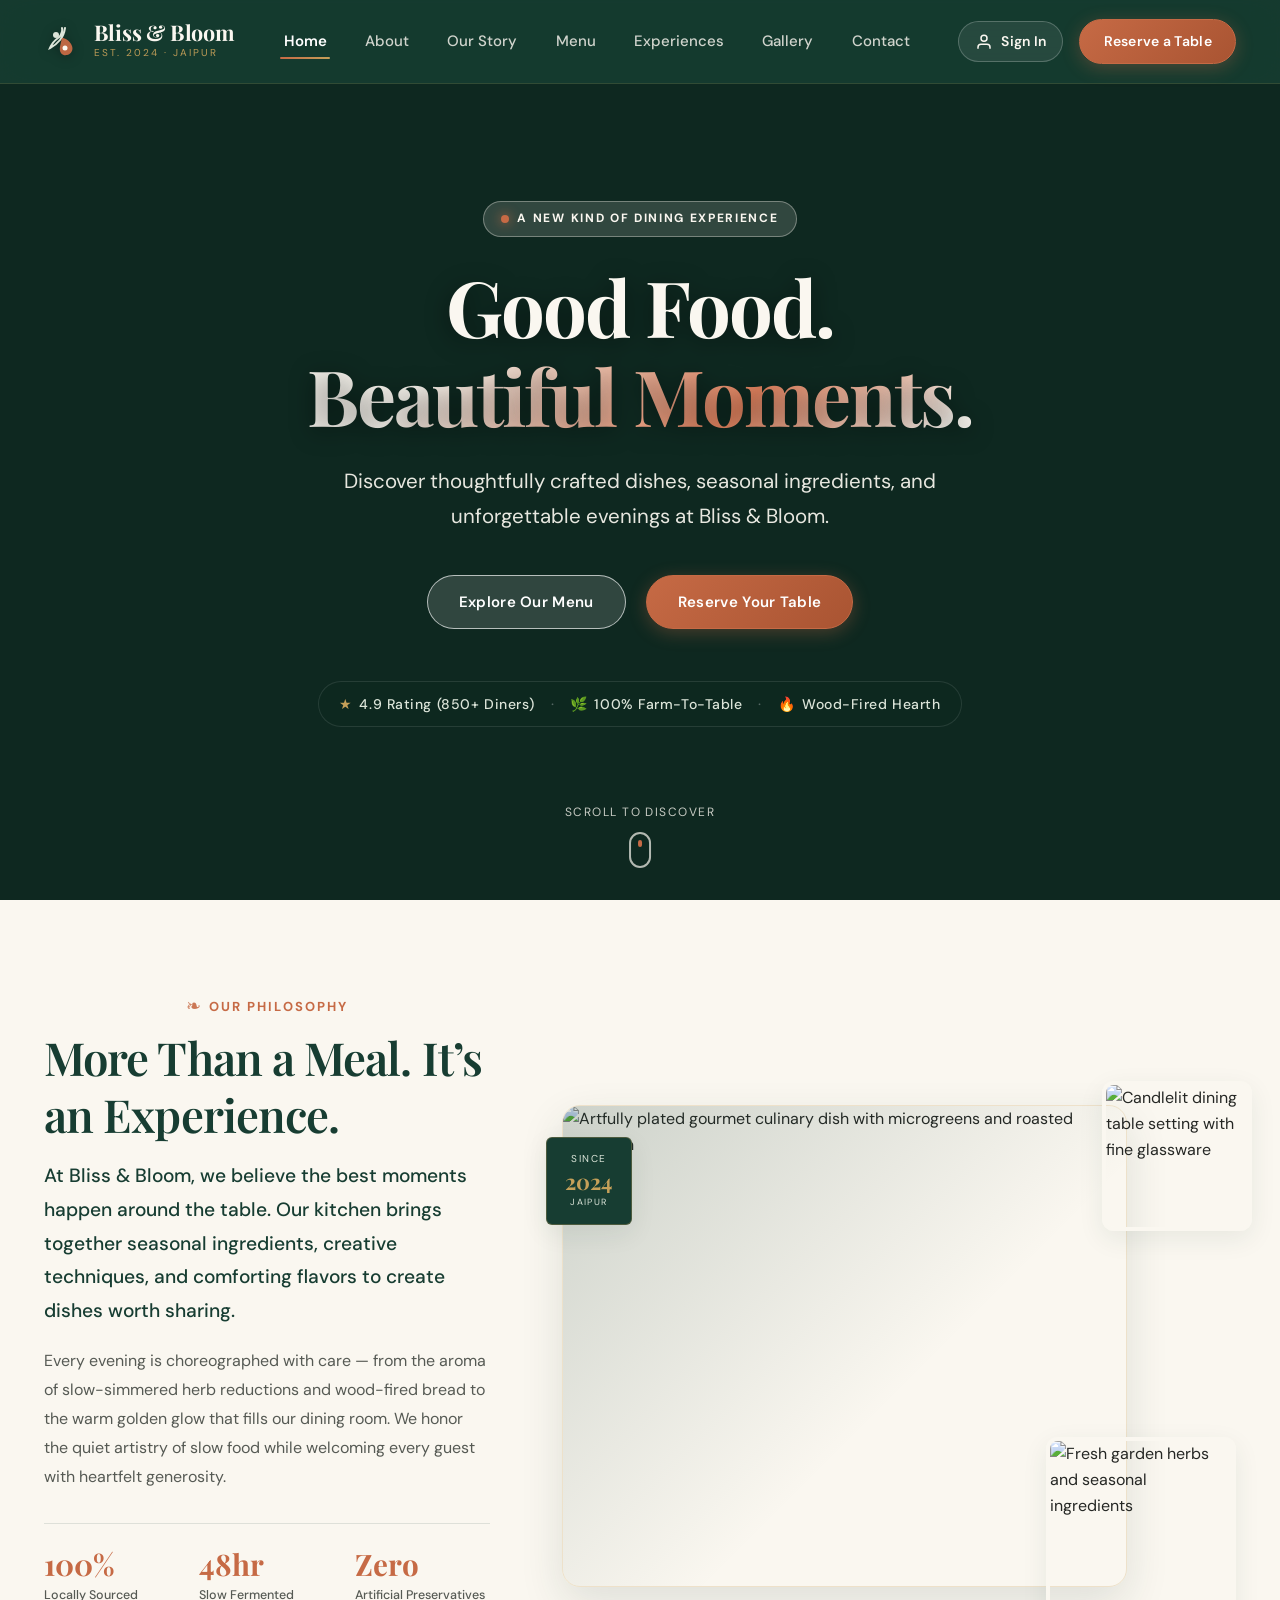
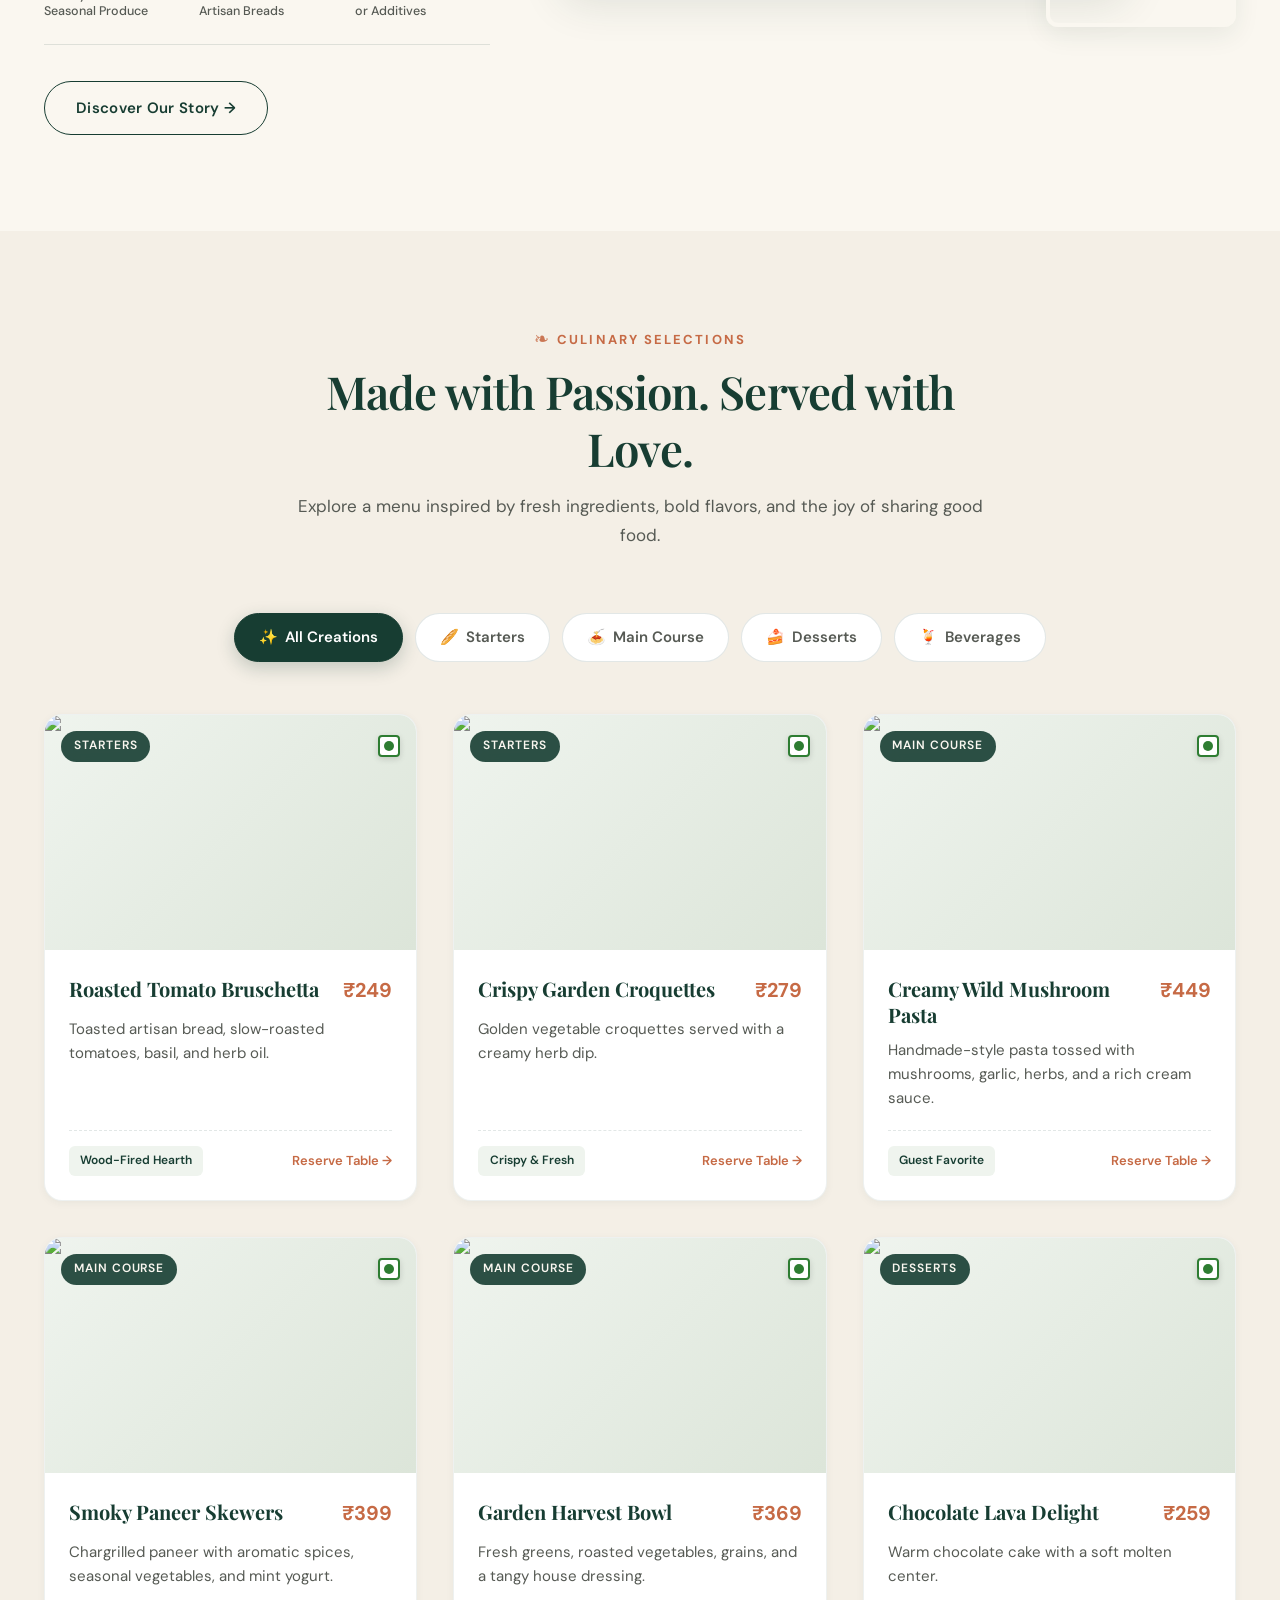
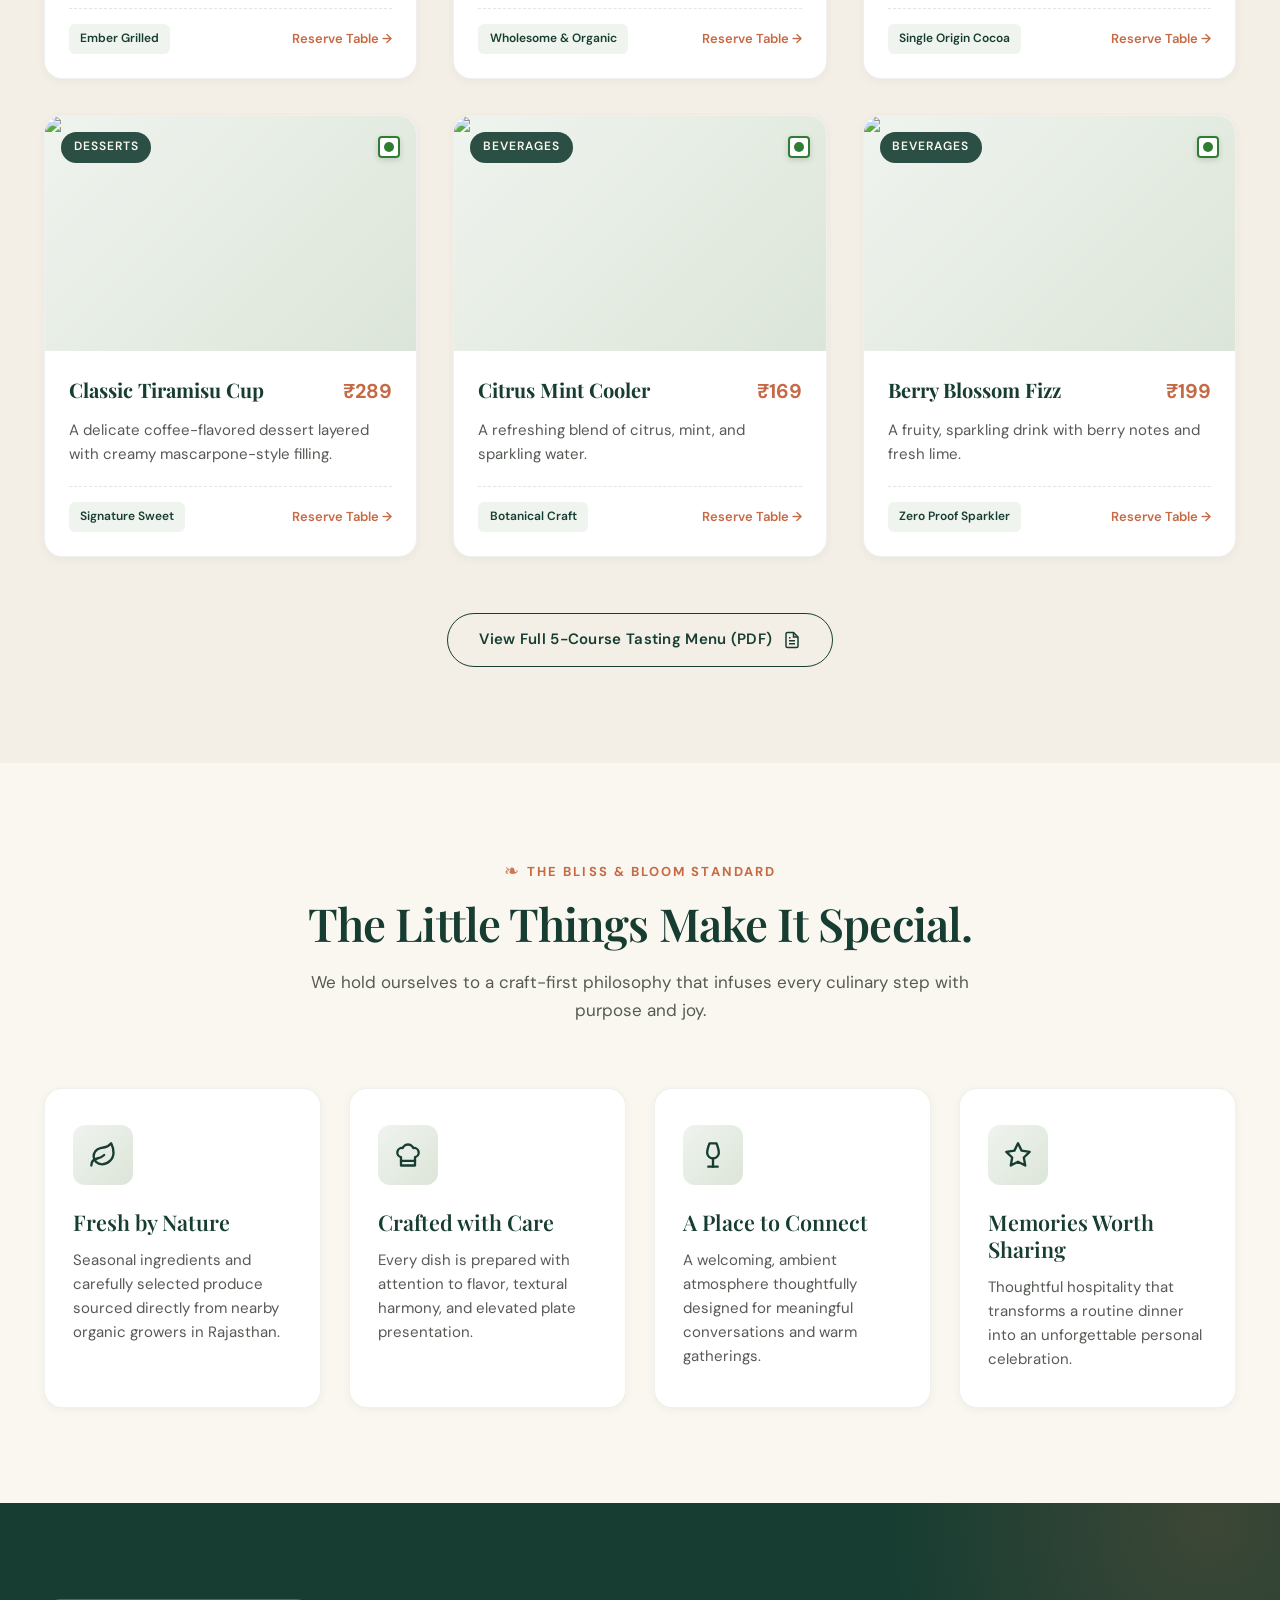
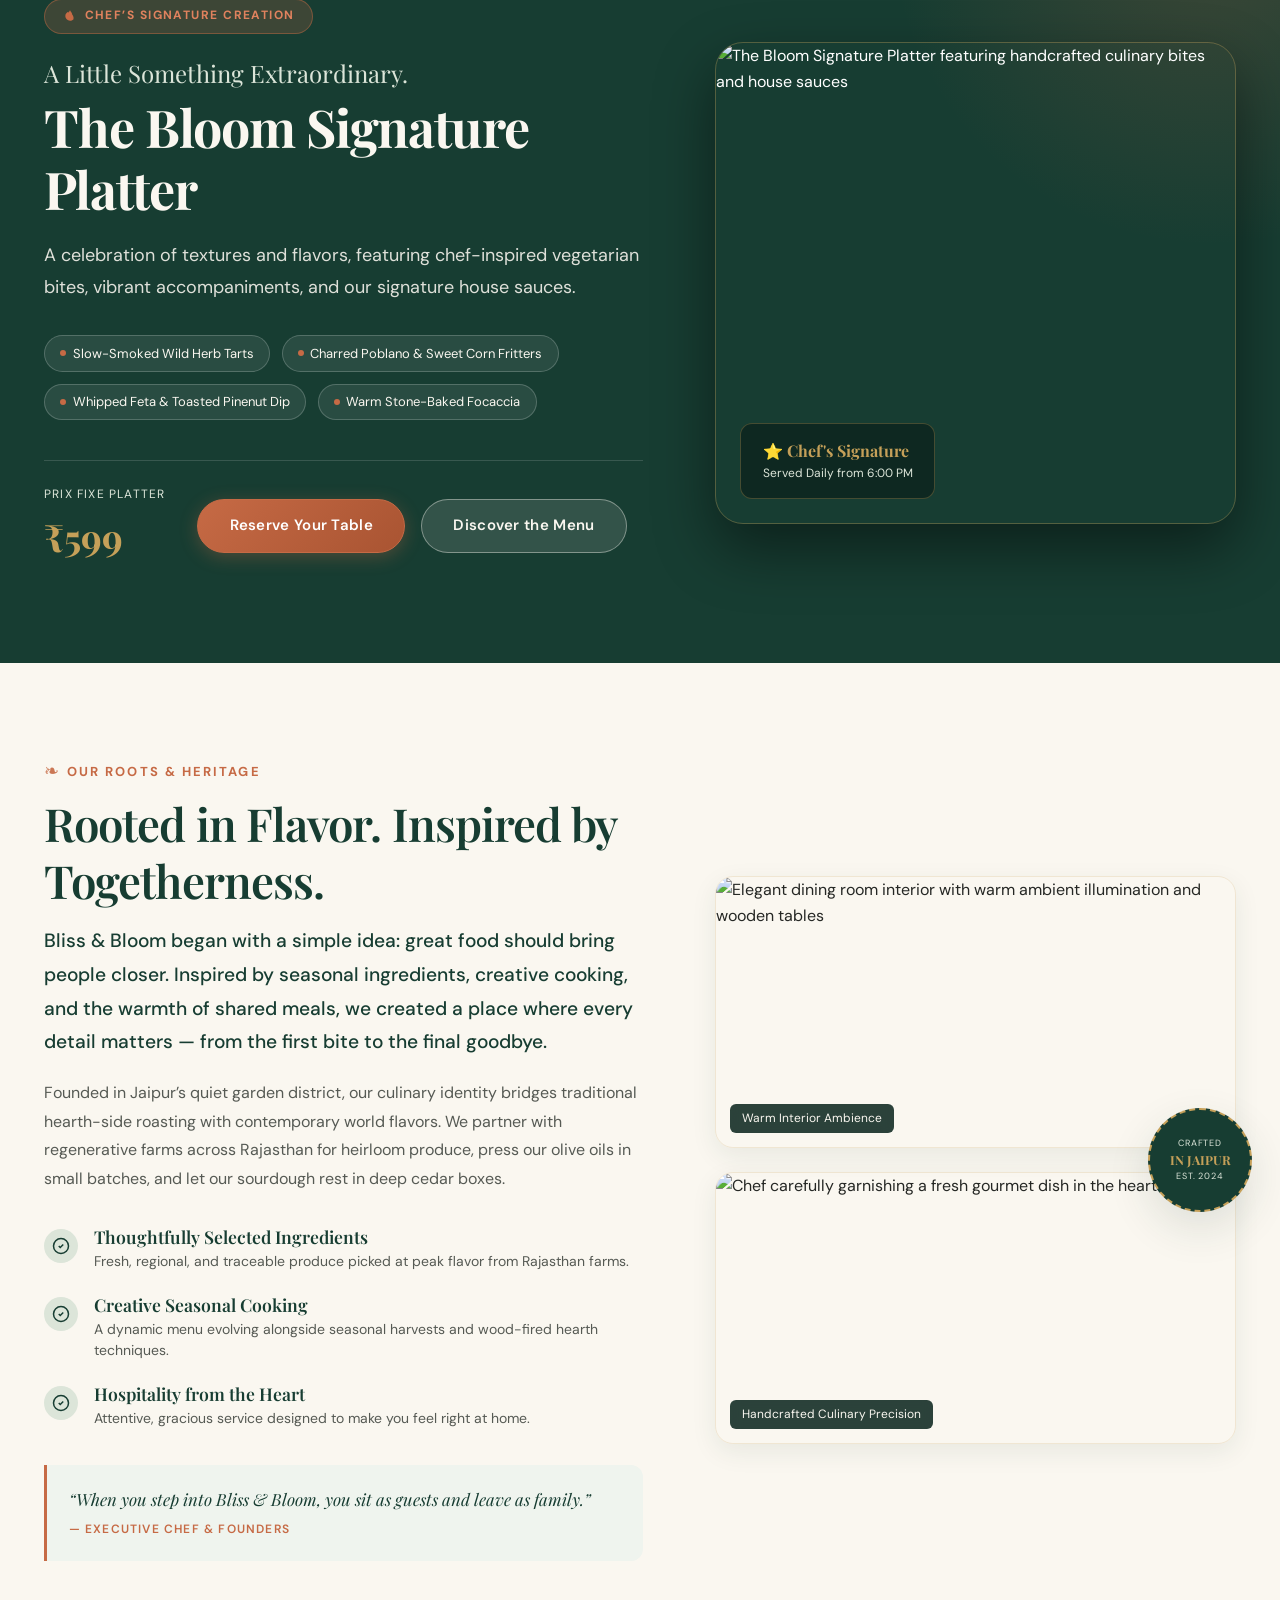
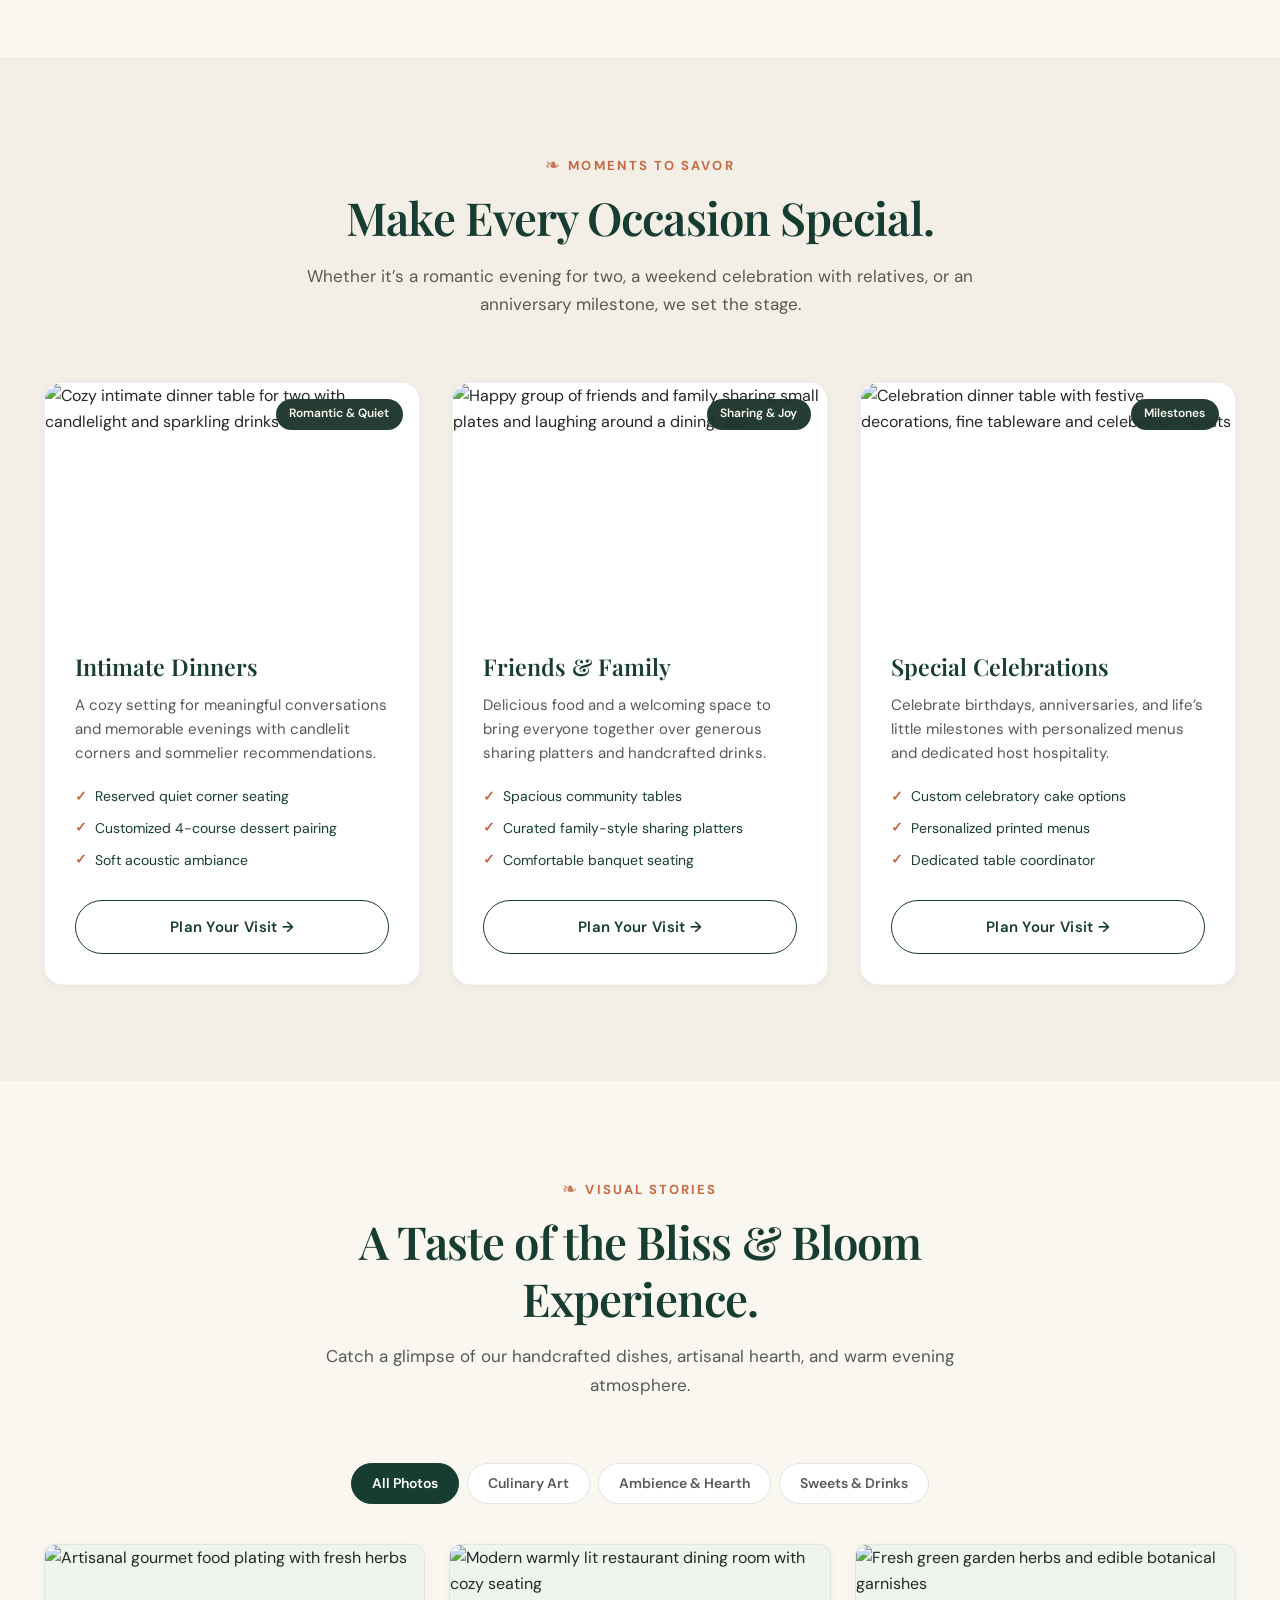
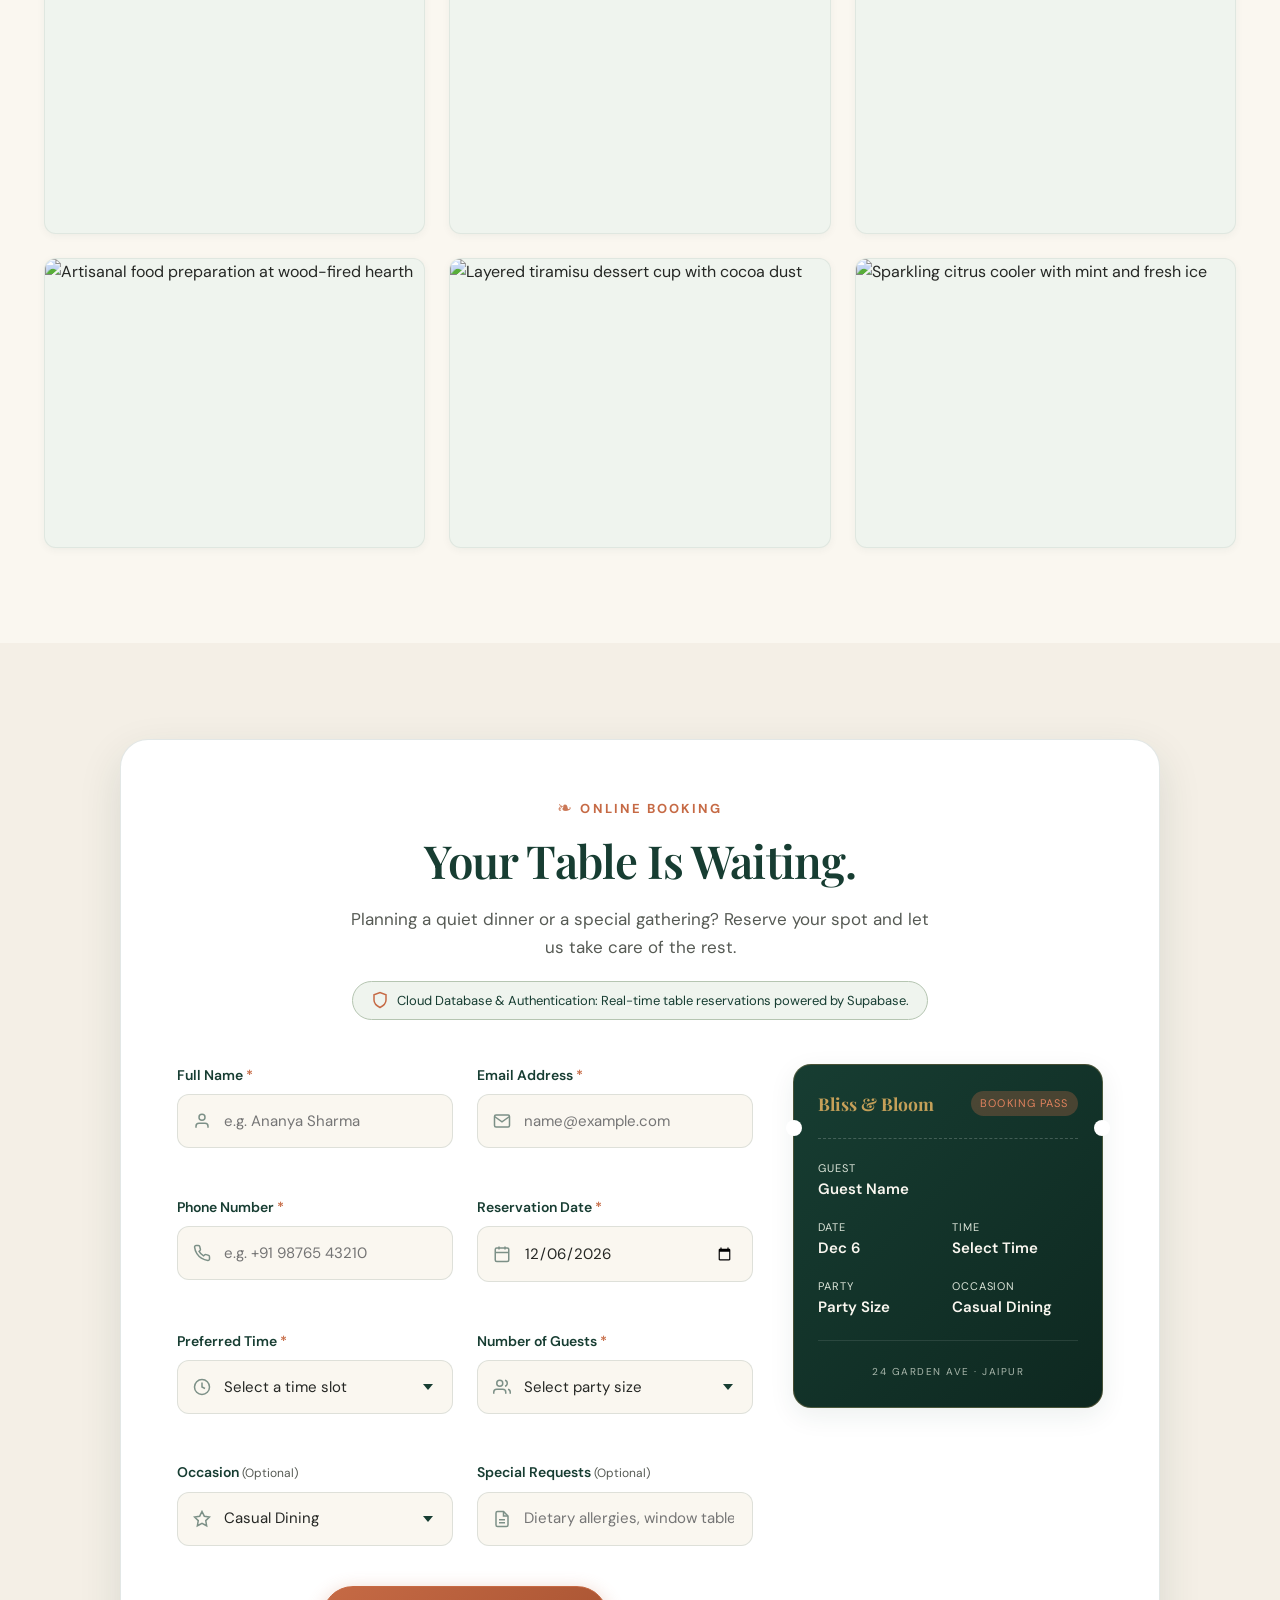
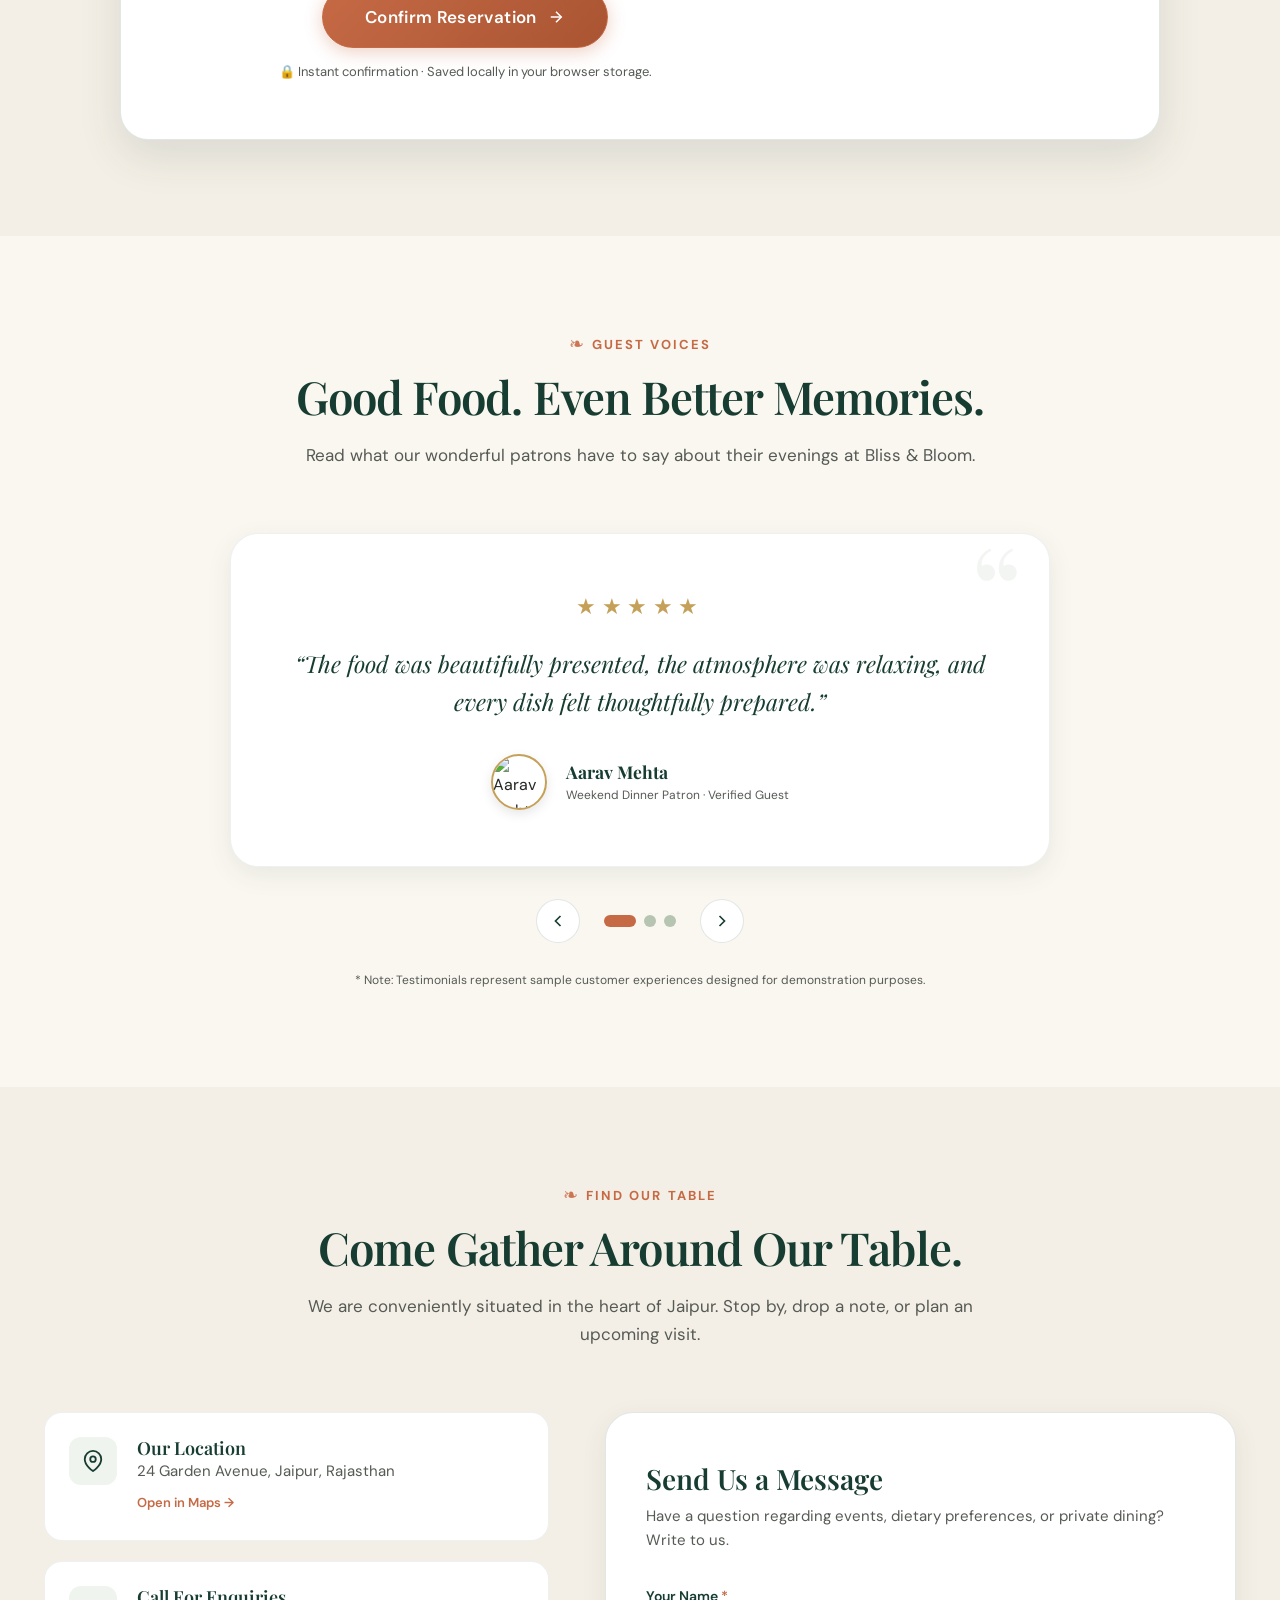
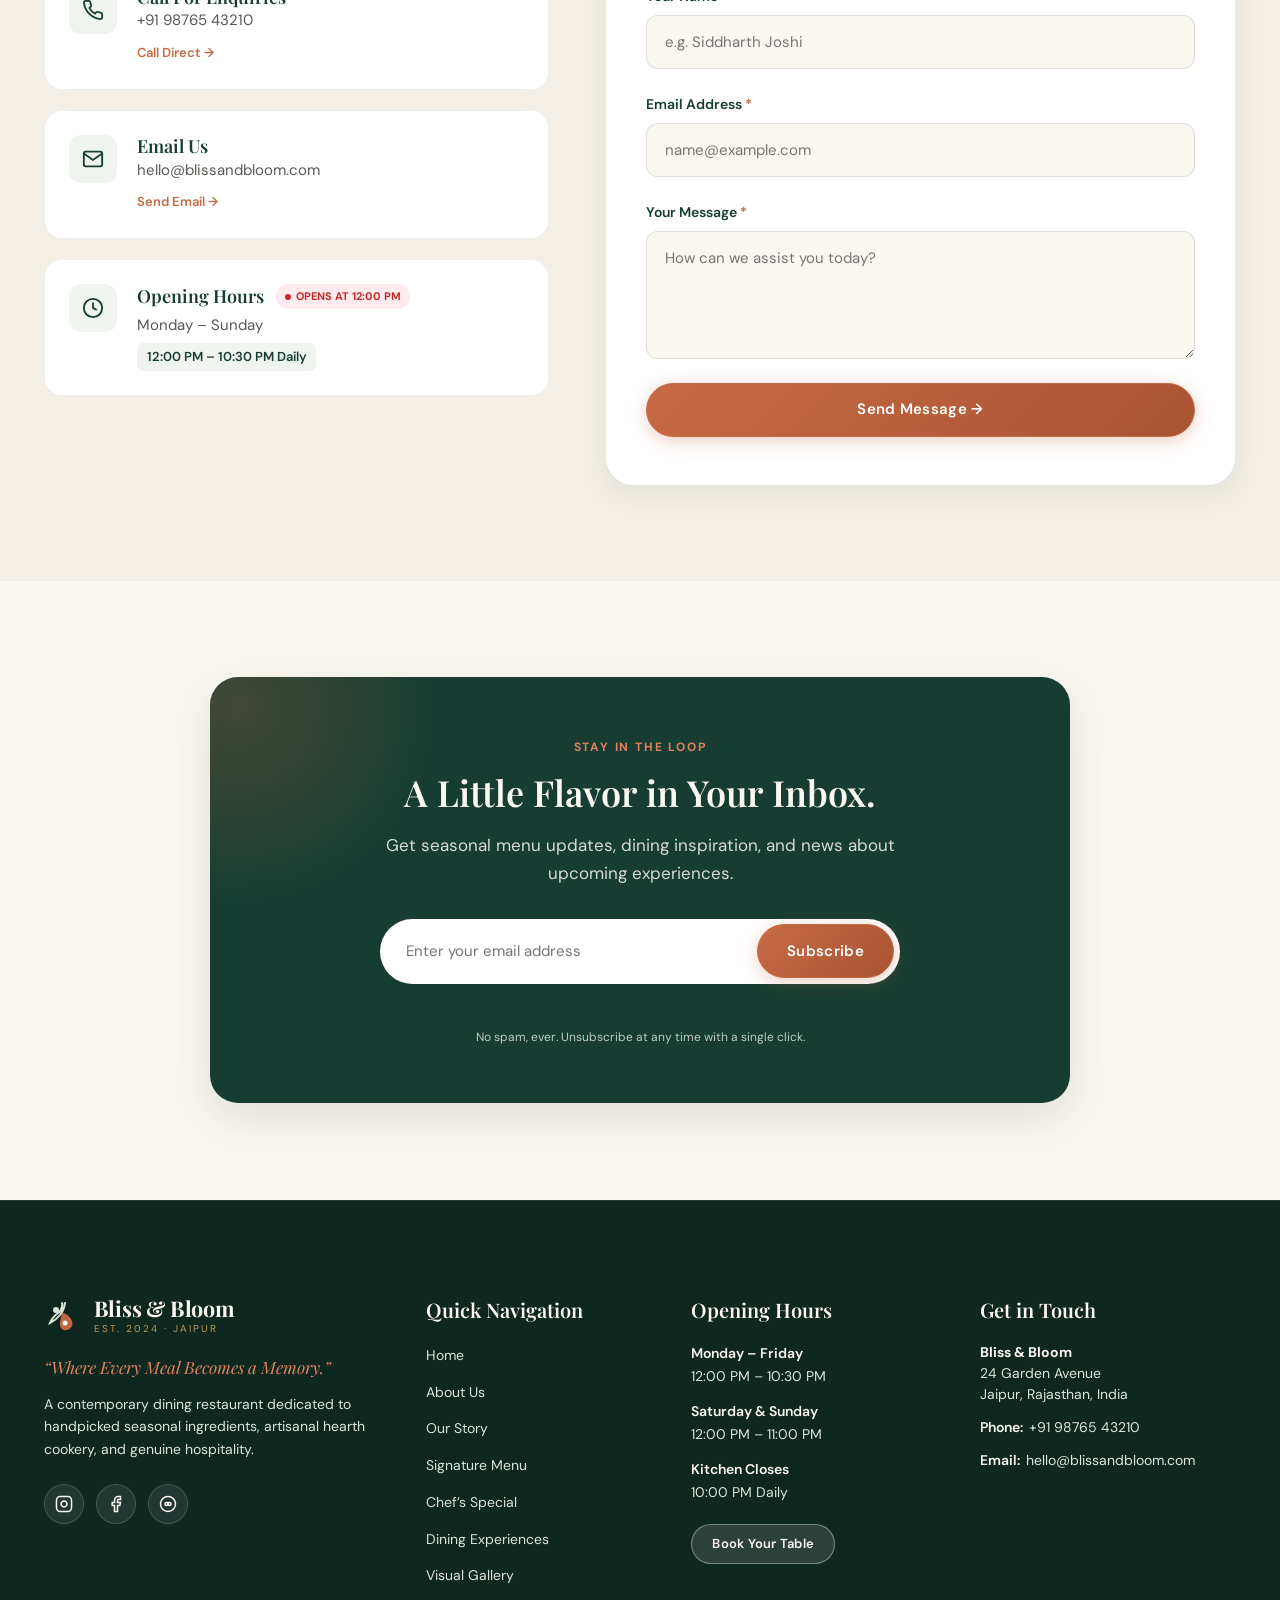
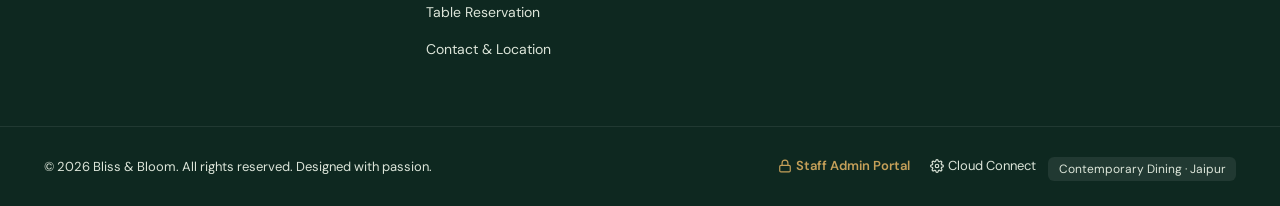
==== commit 456a8de7: "Move Read, Update, Delete manipulation to dedicated Staff Admin Portal; keep clean Insert for normal" ====
--- a/index.html
+++ b/index.html
@@ -94,6 +94,10 @@
               <svg viewBox="0 0 24 24" fill="none" stroke="currentColor" stroke-width="2"><circle cx="12" cy="12" r="3"></circle><path d="M19.4 15a1.65 1.65 0 0 0 .33 1.82l.06.06a2 2 0 0 1 0 2.83 2 2 0 0 1-2.83 0l-.06-.06a1.65 1.65 0 0 0-1.82-.33 1.65 1.65 0 0 0-1 1.51V21a2 2 0 0 1-2 2 2 2 0 0 1-2-2v-.09A1.65 1.65 0 0 0 9 19.4a1.65 1.65 0 0 0-1.82.33l-.06.06a2 2 0 0 1-2.83 0 2 2 0 0 1 0-2.83l.06-.06a1.65 1.65 0 0 0 .33-1.82 1.65 1.65 0 0 0-1.51-1H3a2 2 0 0 1-2-2 2 2 0 0 1 2-2h.09A1.65 1.65 0 0 0 4.6 9a1.65 1.65 0 0 0-.33-1.82l-.06-.06a2 2 0 0 1 0-2.83 2 2 0 0 1 2.83 0l.06.06a1.65 1.65 0 0 0 1.82.33H9a1.65 1.65 0 0 0 1-1.51V3a2 2 0 0 1 2-2 2 2 0 0 1 2 2v.09a1.65 1.65 0 0 0 1 1.51 1.65 1.65 0 0 0 1.82-.33l.06-.06a2 2 0 0 1 2.83 0 2 2 0 0 1 0 2.83l-.06.06a1.65 1.65 0 0 0-.33 1.82V9a1.65 1.65 0 0 0 1.51 1H21a2 2 0 0 1 2 2 2 2 0 0 1-2 2h-.09a1.65 1.65 0 0 0-1.51 1z"></path></svg>
               <span>Cloud &amp; API Settings</span>
             </button>
+            <a href="admin.html" class="user-menu-item" target="_blank" rel="noopener" role="menuitem" style="color: var(--color-primary); font-weight: 600;">
+              <svg viewBox="0 0 24 24" fill="none" stroke="currentColor" stroke-width="2"><rect x="3" y="11" width="18" height="11" rx="2" ry="2"></rect><path d="M7 11V7a5 5 0 0 1 10 0v4"></path></svg>
+              <span>Staff Admin Portal &rarr;</span>
+            </a>
             <div class="user-menu-divider"></div>
             <button type="button" class="user-menu-item user-menu-logout" id="user-signout-btn" role="menuitem">
               <svg viewBox="0 0 24 24" fill="none" stroke="currentColor" stroke-width="2"><path d="M9 21H5a2 2 0 0 1-2-2V5a2 2 0 0 1 2-2h4"></path><polyline points="16 17 21 12 16 7"></polyline><line x1="21" y1="12" x2="9" y2="12"></line></svg>
@@ -102,7 +106,6 @@
           </div>
         </div>
 
-        <button type="button" class="btn btn-outline btn-nav btn-manage-bookings" id="header-manage-reservations-btn">Manage Bookings</button>
         <a href="#reservation" class="btn btn-primary btn-nav">Reserve a Table</a>
         
         <!-- Mobile Menu Hamburger Button -->
@@ -1115,11 +1118,7 @@
               <svg viewBox="0 0 24 24" fill="none" stroke="currentColor" stroke-width="2" class="demo-icon"><path d="M12 22s8-4 8-10V5l-8-3-8 3v7c0 6 8 10 8 10z"></path></svg>
               <span id="cloud-status-text">Cloud Database &amp; Authentication: Real-time table reservations powered by Supabase.</span>
             </div>
-            <div style="margin-top: 0.85rem; display: flex; justify-content: center; gap: 0.75rem; flex-wrap: wrap;">
-              <button type="button" class="btn btn-outline btn-sm" id="section-view-reservations-btn">
-                📋 View &amp; Manage Existing Bookings
-              </button>
-            </div>
+
           </div>
 
           <!-- Main Booking Layout: Form + Live Pass Summary Preview -->
@@ -1724,6 +1723,10 @@
           &copy; <span id="current-year">2026</span> Bliss &amp; Bloom. All rights reserved. Designed with passion.
         </p>
         <div class="footer-bottom-links">
+          <a href="admin.html" class="btn-footer-link" target="_blank" rel="noopener" style="color: var(--color-gold); font-weight: 600; text-decoration: none;">
+            <svg viewBox="0 0 24 24" fill="none" stroke="currentColor" stroke-width="2" style="width: 14px; height: 14px; display: inline-block; vertical-align: middle; margin-right: 4px;"><rect x="3" y="11" width="18" height="11" rx="2" ry="2"></rect><path d="M7 11V7a5 5 0 0 1 10 0v4"></path></svg>
+            Staff Admin Portal
+          </a>
           <button type="button" class="btn-footer-link" id="footer-cloud-settings-btn" title="Configure Supabase & Google Sheets">
             <svg viewBox="0 0 24 24" fill="none" stroke="currentColor" stroke-width="2" style="width: 14px; height: 14px; display: inline-block; vertical-align: middle; margin-right: 4px;"><circle cx="12" cy="12" r="3"></circle><path d="M19.4 15a1.65 1.65 0 0 0 .33 1.82l.06.06a2 2 0 0 1 0 2.83 2 2 0 0 1-2.83 0l-.06-.06a1.65 1.65 0 0 0-1.82-.33 1.65 1.65 0 0 0-1 1.51V21a2 2 0 0 1-2 2 2 2 0 0 1-2-2v-.09A1.65 1.65 0 0 0 9 19.4a1.65 1.65 0 0 0-1.82.33l-.06.06a2 2 0 0 1-2.83 0 2 2 0 0 1 0-2.83l.06-.06a1.65 1.65 0 0 0 .33-1.82 1.65 1.65 0 0 0-1.51-1H3a2 2 0 0 1-2-2 2 2 0 0 1 2-2h.09A1.65 1.65 0 0 0 4.6 9a1.65 1.65 0 0 0-.33-1.82l-.06-.06a2 2 0 0 1 0-2.83 2 2 0 0 1 2.83 0l.06.06a1.65 1.65 0 0 0 1.82.33H9a1.65 1.65 0 0 0 1-1.51V3a2 2 0 0 1 2-2 2 2 0 0 1 2 2v.09a1.65 1.65 0 0 0 1 1.51 1.65 1.65 0 0 0 1.82-.33l.06-.06a2 2 0 0 1 2.83 0 2 2 0 0 1 0 2.83l-.06.06a1.65 1.65 0 0 0-.33 1.82V9a1.65 1.65 0 0 0 1.51 1H21a2 2 0 0 1 2 2 2 2 0 0 1-2 2h-.09a1.65 1.65 0 0 0-1.51 1z"></path></svg>
             Cloud Connect
